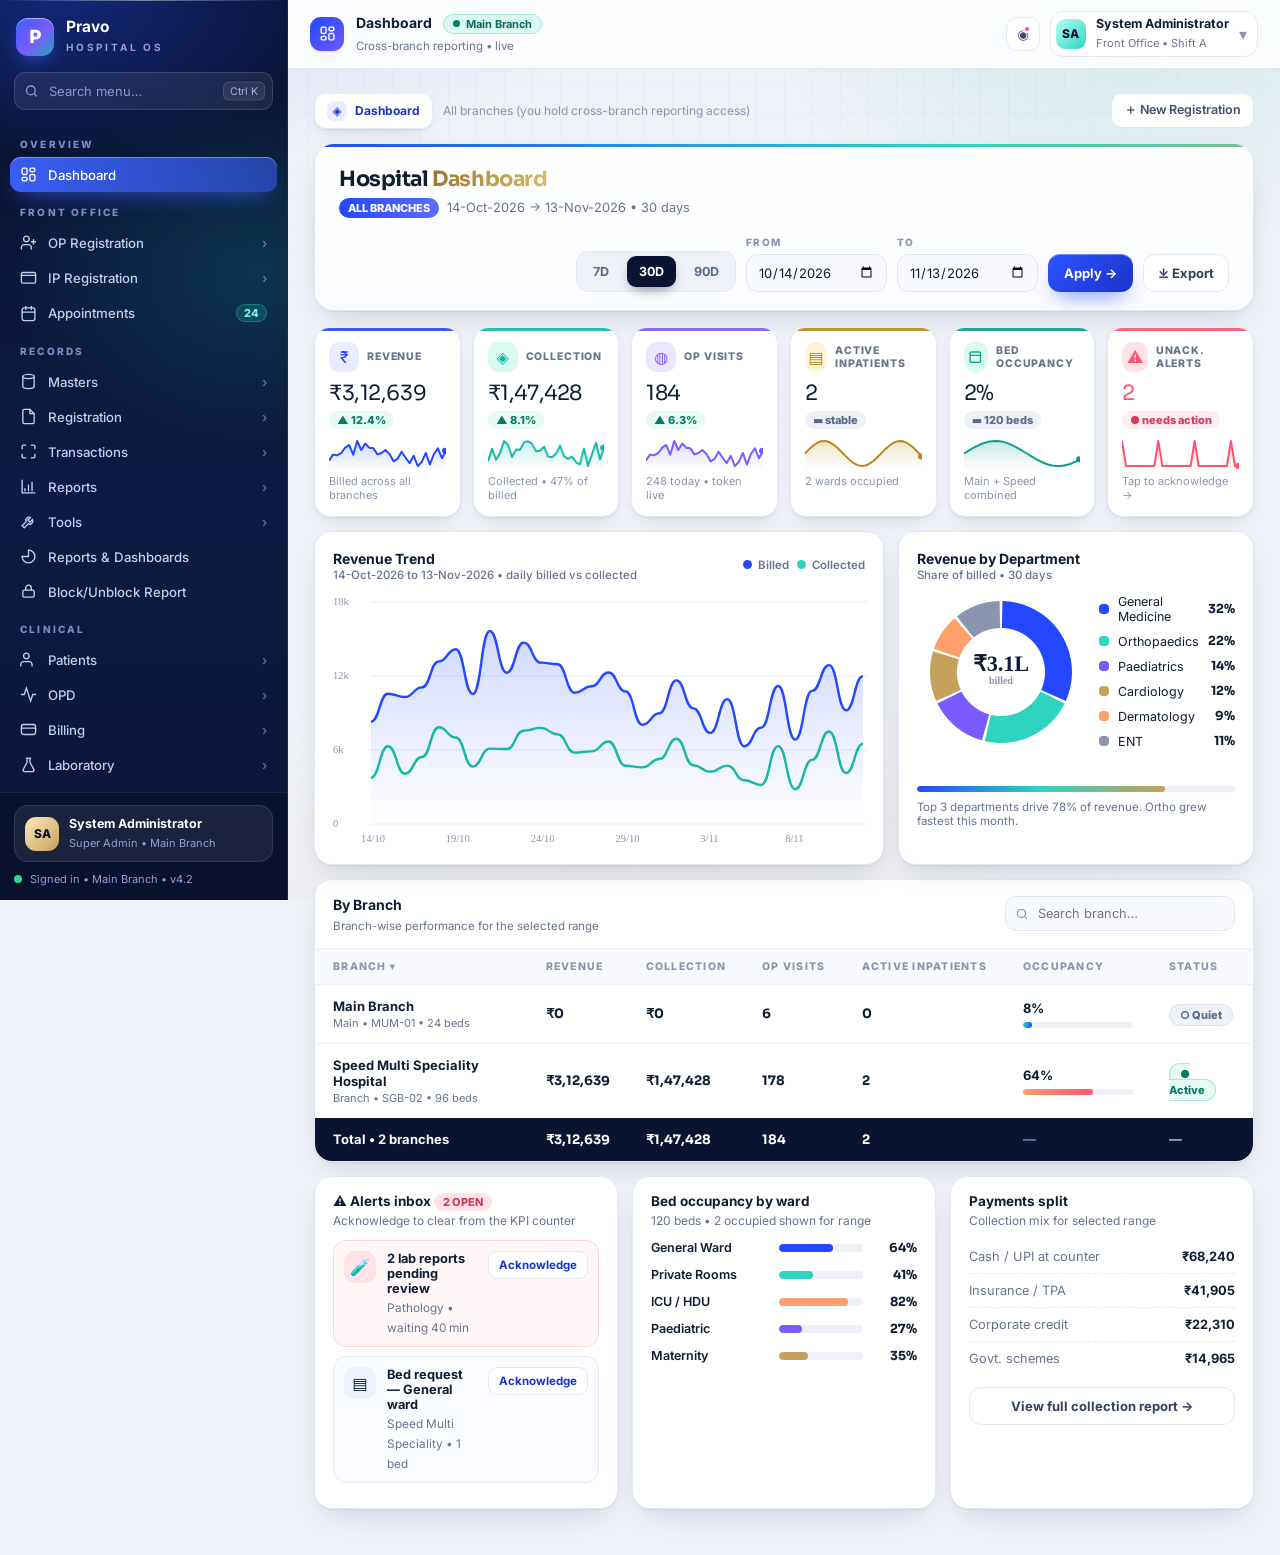
==== ui_ux_deisgn/dashboard.html @ b3dbc83e "feat(ui): update sidebar menu and header to Pravo Hospital OS theme" ====
<!DOCTYPE html>
<html lang="en">
<head>
<meta charset="UTF-8">
<meta name="viewport" content="width=device-width, initial-scale=1">
<title>Pravo Hospital OS — Dashboard</title>
<link rel="preconnect" href="https://fonts.googleapis.com">
<link rel="preconnect" href="https://fonts.gstatic.com" crossorigin>
<link href="https://fonts.googleapis.com/css2?family=Inter:wght@400;500;600;700;800&family=Sora:wght@600;700;800&display=swap" rel="stylesheet">
<style>
  *{box-sizing:border-box}
  html{color-scheme:light}
  body{margin:0;text-align:left;background:#eef1f7;font-family:'Inter',system-ui,-apple-system,Segoe UI,Roboto,sans-serif;color:#0f1e33;-webkit-font-smoothing:antialiased}
  :root{
    --bg:#eef1f7; --card:#ffffff; --ink:#0e1b33; --muted:#67748e; --faint:#8a94ad;
    --line:#e5e9f2; --line2:#eef1f7;
    --brand:#2348ff; --brand2:#1a34c8; --teal:#0eb7a2; --gold:#c6a15b; --rose:#ff5470; --amber:#f59e0b;
    --radius:18px; --shadow:0 1px 2px rgba(16,24,64,.06),0 12px 32px -12px rgba(16,24,64,.18);
    --shadow-sm:0 1px 2px rgba(16,24,64,.07),0 8px 20px -10px rgba(16,24,64,.18);
  }
  button{font-family:inherit}
  input,select{font-family:inherit}
  a{color:inherit}

  .bgGlow{position:fixed;inset:0;pointer-events:none;z-index:0;
    background:
      radial-gradient(700px 380px at 18% -8%, rgba(35,72,255,.12), transparent 60%),
      radial-gradient(600px 420px at 88% 0%, rgba(14,183,162,.12), transparent 60%),
      radial-gradient(900px 600px at 50% 110%, rgba(198,161,91,.10), transparent 60%);}
  .bgGrid{position:fixed;inset:0;z-index:0;pointer-events:none;opacity:.5;
    background-image:linear-gradient(rgba(15,30,60,.045) 1px,transparent 1px),linear-gradient(90deg,rgba(15,30,60,.045) 1px,transparent 1px);
    background-size:28px 28px;mask-image:radial-gradient(90% 70% at 50% 0%,black 30%,transparent 100%);}
  .app{position:relative;z-index:1;display:flex;min-height:100vh}

  /* ===== Sidebar (matches OP Registration) ===== */
  .sidebar{width:288px;flex:0 0 288px;background:linear-gradient(180deg,#0a1330 0%,#0d1a41 55%,#0b1537 100%);color:#dbe3ff;display:flex;flex-direction:column;position:sticky;top:0;height:100vh;border-right:1px solid rgba(255,255,255,.08);overflow:hidden}
  .sidebar::before{content:"";position:absolute;inset:0;background:radial-gradient(420px 220px at 20% 0%,rgba(35,72,255,.35),transparent 70%),radial-gradient(360px 260px at 90% 30%,rgba(14,183,162,.18),transparent 70%);pointer-events:none}
  .sidebar::after{content:"";position:absolute;left:0;right:0;top:0;height:1px;background:linear-gradient(90deg,transparent,rgba(255,255,255,.45),transparent)}
  .brandRow{display:flex;align-items:center;gap:12px;padding:18px 16px 14px;position:relative}
  .logoMark{width:38px;height:38px;border-radius:12px;display:grid;place-items:center;font-weight:800;color:#fff;background:linear-gradient(135deg,#3b62ff,#7a5bff 55%,#0eb7a2 110%);box-shadow:0 8px 20px -6px rgba(59,98,255,.7),inset 0 1px 0 rgba(255,255,255,.5);font-family:'Sora';font-size:18px}
  .brandName b{display:block;font-size:15.5px;color:#fff;line-height:1.05}
  .brandName span{font-size:10px;letter-spacing:.28em;color:#8fa0d6;font-weight:700}
  .sideSearch{margin:2px 14px 12px;position:relative}
  .sideSearch input{width:100%;background:rgba(255,255,255,.07);border:1px solid rgba(255,255,255,.12);color:#e8eeff;border-radius:11px;padding:10px 52px 10px 34px;font-size:13px;outline:none}
  .sideSearch input::placeholder{color:#8b99c8}
  .sideSearch input:focus{border-color:rgba(122,143,255,.7);box-shadow:0 0 0 3px rgba(59,98,255,.25)}
  .sideSearch svg{position:absolute;left:10px;top:50%;transform:translateY(-50%)}
  .kbd{position:absolute;right:8px;top:50%;transform:translateY(-50%);font-size:10.5px;color:#a9b6e2;background:rgba(255,255,255,.08);border:1px solid rgba(255,255,255,.12);padding:2px 6px;border-radius:6px}
  .nav{flex:1;overflow:auto;padding:2px 10px 10px;position:relative;scrollbar-width:thin}
  .navSec{font-size:10px;letter-spacing:.22em;color:#7c8cc0;font-weight:800;padding:14px 10px 7px}
  .navItem{display:flex;align-items:center;gap:11px;width:100%;text-align:left;background:transparent;border:0;color:#c2cdf3;padding:9px 10px;border-radius:11px;font-size:13.2px;font-weight:500;cursor:pointer;transition:.15s;text-decoration:none}
  .navItem:hover{background:rgba(255,255,255,.06);color:#fff}
  .navItem .chev{margin-left:auto;opacity:.5}
  .navItem.active{background:linear-gradient(90deg,rgba(59,98,255,.95),rgba(59,98,255,.55));color:#fff;box-shadow:0 10px 22px -10px rgba(59,98,255,.8),inset 0 1px 0 rgba(255,255,255,.35)}
  .countBadge{margin-left:auto;font-size:11px;font-weight:800;background:rgba(45,212,191,.18);color:#7df0dd;border:1px solid rgba(45,212,191,.35);padding:1px 7px;border-radius:99px}
  .sideFoot{padding:12px 14px 14px;border-top:1px solid rgba(255,255,255,.08);background:rgba(0,0,0,.18);position:relative}
  .adminCard{display:flex;gap:10px;align-items:center;background:rgba(255,255,255,.07);border:1px solid rgba(255,255,255,.1);border-radius:14px;padding:10px}
  .avatar{width:34px;height:34px;border-radius:11px;display:grid;place-items:center;font-weight:800;font-size:12px;color:#0a1330;background:linear-gradient(135deg,#ffe9b8,#c6a15b);flex:0 0 auto}
  .avatar.teal{background:linear-gradient(135deg,#b8fff3,#2dd4bf)}
  .adminCard b{display:block;font-size:12.5px;color:#fff}
  .adminCard span{font-size:11px;color:#93a2d1}
  .sysStatus{display:flex;align-items:center;gap:8px;margin-top:10px;font-size:11px;color:#8fa0d6}
  .pulse{width:8px;height:8px;border-radius:99px;background:#34d399;animation:pulse 2s infinite}
  @keyframes pulse{70%{box-shadow:0 0 0 7px rgba(52,211,153,0)}100%{box-shadow:0 0 0 0 rgba(52,211,153,0)}}

  /* ===== Main ===== */
  .main{flex:1;min-width:0;display:flex;flex-direction:column}
  .topbar{position:sticky;top:0;z-index:20;background:rgba(255,255,255,.85);backdrop-filter:blur(14px);border-bottom:1px solid var(--line);display:flex;align-items:center;gap:14px;padding:11px 22px}
  .crumb{display:flex;align-items:center;gap:12px}
  .crumbIcon{width:34px;height:34px;border-radius:11px;background:linear-gradient(135deg,#2348ff,#6d5bff);color:#fff;display:grid;place-items:center;box-shadow:var(--shadow-sm)}
  .crumb b{font-size:14px;display:block;line-height:1.1}
  .crumb small{color:var(--muted);font-size:11.5px}
  .envPill{display:inline-flex;align-items:center;gap:6px;font-size:11px;font-weight:700;color:#0c6b5f;background:#d9f9f1;border:1px solid #a7e9d8;padding:3px 9px;border-radius:99px;margin-left:8px;vertical-align:middle}
  .topActions{margin-left:auto;display:flex;align-items:center;gap:10px}
  .iconBtn{width:34px;height:34px;border-radius:11px;border:1px solid var(--line);background:#fff;display:grid;place-items:center;cursor:pointer;color:#42506b;position:relative}
  .iconBtn:hover{border-color:#c6d0e8;box-shadow:var(--shadow-sm)}
  .notifDot{position:absolute;top:7px;right:8px;width:8px;height:8px;border-radius:99px;background:#ff5470;border:2px solid #fff}
  .userChip{display:flex;align-items:center;gap:10px;background:#fff;border:1px solid var(--line);border-radius:13px;padding:5px 10px 5px 5px;cursor:pointer}
  .userChip .avatar{width:30px;height:30px;border-radius:9px}
  .userChip b{font-size:12.5px;display:block;line-height:1.1}
  .userChip small{font-size:11px;color:var(--muted)}
  .hamburger{display:none}

  .page{padding:22px 26px 46px;max-width:1360px;width:100%;margin:0 auto}
  .tabsRow{display:flex;align-items:center;gap:10px;margin:2px 0 14px}
  .miniTab{display:inline-flex;align-items:center;gap:8px;font-size:12px;font-weight:700;color:var(--brand2);background:#fff;border:1px solid var(--line);padding:7px 12px;border-radius:11px;box-shadow:var(--shadow-sm)}
  .miniTab i{width:20px;height:20px;border-radius:7px;background:#e9edff;display:grid;place-items:center;font-style:normal}
  .splitBtn{margin-left:auto;display:inline-flex;align-items:center;gap:8px;font-size:12.5px;font-weight:600;color:#42506b;background:#fff;border:1px solid var(--line);border-radius:11px;padding:8px 12px;cursor:pointer;text-decoration:none}
  .splitBtn:hover{border-color:#c6d0e8}

  .hero{background:linear-gradient(180deg,#ffffff 0%,#fbfcff 100%);border:1px solid var(--line);border-radius:20px;box-shadow:var(--shadow);overflow:hidden;position:relative}
  .hero::before{content:"";position:absolute;inset:0 0 auto 0;height:3px;background:linear-gradient(90deg,#2348ff,#2dd4bf,#c6a15b,#2348ff);background-size:200% 100%;animation:slide 8s linear infinite}
  @keyframes slide{to{background-position:200% 0}}
  .heroTop{padding:22px 24px 18px;display:flex;gap:18px;flex-wrap:wrap;align-items:flex-end}
  .heroTitle h1{margin:0;font-family:'Sora';font-size:21px;letter-spacing:-.02em}
  .heroTitle h1 .gold{background:linear-gradient(90deg,#9a7a2e,#d8b96a);-webkit-background-clip:text;background-clip:text;color:transparent}
  .heroTitle p{margin:6px 0 0;color:var(--muted);font-size:12.8px;display:flex;gap:8px;align-items:center;flex-wrap:wrap}
  .scopePill{font-size:11px;font-weight:800;color:#fff;background:linear-gradient(90deg,#2348ff,#5b6cff);padding:3px 9px;border-radius:99px}
  .dateBar{margin-left:auto;display:flex;gap:10px;align-items:flex-end;flex-wrap:wrap}
  .dateField label{display:block;font-size:10px;font-weight:800;letter-spacing:.14em;color:var(--faint);margin-bottom:6px}
  .dateField input{border:1.5px solid #e1e7f2;background:#f8faff;border-radius:12px;padding:9px 11px;font-size:13px;color:var(--ink);outline:none}
  .dateField input:focus{border-color:var(--brand);box-shadow:0 0 0 4px rgba(35,72,255,.12);background:#fff}
  .presets{display:flex;gap:6px;background:#eef1f8;border:1px solid var(--line);border-radius:12px;padding:4px}
  .presets button{border:0;background:transparent;border-radius:9px;padding:8px 12px;font-size:12.5px;font-weight:700;color:#5b6a8a;cursor:pointer}
  .presets button.on{background:#0a1330;color:#fff;box-shadow:0 6px 14px -6px rgba(10,19,48,.6)}
  .btnPrimary{border:0;border-radius:12px;padding:11px 16px;font-size:13px;font-weight:700;cursor:pointer;display:inline-flex;align-items:center;gap:8px;background:linear-gradient(135deg,#2b54ff,#1a34c8);color:#fff;box-shadow:0 12px 22px -10px rgba(35,72,255,.7),inset 0 1px 0 rgba(255,255,255,.35)}
  .btnPrimary:hover{transform:translateY(-1px)}
  .btnGhost{background:#fff;border:1.5px solid var(--line);color:#33415e;border-radius:12px;padding:10px 14px;font-size:13px;font-weight:700;cursor:pointer;display:inline-flex;align-items:center;gap:8px}
  .btnGhost:hover{border-color:#b9c4e2}

  /* KPI cards */
  .kpis{display:grid;grid-template-columns:repeat(6,1fr);gap:12px;margin-top:16px}
  .kpi{background:var(--card);border:1px solid var(--line);border-radius:16px;box-shadow:var(--shadow-sm);padding:14px;position:relative;overflow:hidden;transition:.15s}
  .kpi:hover{transform:translateY(-2px);box-shadow:var(--shadow)}
  .kpi::after{content:"";position:absolute;left:0;right:0;top:0;height:3px;background:var(--accent,#2348ff);opacity:.9}
  .kpiTop{display:flex;align-items:center;gap:8px}
  .kpiIcon{width:30px;height:30px;border-radius:10px;display:grid;place-items:center;background:var(--soft,#eef2ff);color:var(--accent,#2348ff)}
  .kpi small{font-size:10.5px;font-weight:800;letter-spacing:.08em;color:var(--muted)}
  .kpi .val{font-family:'Sora';font-size:21px;margin:8px 0 2px;letter-spacing:-.02em}
  .kpi .val.alert{color:var(--rose)}
  .delta{font-size:11px;font-weight:800;padding:2px 8px;border-radius:99px;background:#e6fbf4;color:#0a7a68}
  .delta.down{background:#ffeef1;color:#d33a5c}
  .delta.flat{background:#eef1f8;color:#5b6a8a}
  .kpi canvas{width:100%;height:34px;display:block;margin-top:8px}
  .kpiFoot{font-size:11px;color:var(--faint);margin-top:4px}

  /* Charts */
  .charts{display:grid;grid-template-columns:1.6fr 1fr;gap:14px;margin-top:14px}
  .card{background:var(--card);border:1px solid var(--line);border-radius:var(--radius);box-shadow:var(--shadow)}
  .cardHead{display:flex;align-items:center;gap:10px;padding:16px 18px 0}
  .cardHead b{font-size:14px}
  .cardHead small{display:block;font-size:11.5px;color:var(--muted);font-weight:500}
  .cardHead .spacer{margin-left:auto;display:flex;gap:8px;align-items:center}
  .legendDot{display:inline-flex;align-items:center;gap:6px;font-size:11.5px;color:var(--muted);font-weight:600}
  .legendDot i{width:9px;height:9px;border-radius:99px;display:inline-block}
  .chartBox{padding:8px 12px 14px;position:relative}
  #trendCanvas{width:100%;height:260px;display:block}
  .tooltip{position:absolute;pointer-events:none;background:#0a1330;color:#fff;font-size:11.5px;font-weight:600;border-radius:10px;padding:7px 10px;box-shadow:0 10px 24px -8px rgba(0,0,0,.5);opacity:0;transition:.12s;white-space:nowrap;z-index:5}
  .donutWrap{display:flex;gap:14px;align-items:center;padding:6px 18px 18px}
  #donutCanvas{width:168px;height:168px;flex:0 0 auto}
  .donutLegend{flex:1;display:flex;flex-direction:column;gap:9px;min-width:0}
  .donutLegend .row{display:flex;align-items:center;gap:9px;font-size:12.5px}
  .donutLegend .row i{width:10px;height:10px;border-radius:4px;flex:0 0 auto}
  .donutLegend .row b{margin-left:auto;font-family:'Sora'}
  .donutBar{height:6px;border-radius:99px;background:#eef1f8;overflow:hidden;margin-top:12px}
  .donutBar i{display:block;height:100%;border-radius:99px;background:linear-gradient(90deg,#2348ff,#2dd4bf,#c6a15b)}
  .emptyNote{position:absolute;inset:40px 18px 18px;display:grid;place-items:center;color:var(--faint);font-size:12.5px;background:repeating-linear-gradient(45deg,transparent 0 10px,rgba(15,30,60,.02) 10px 20px);border-radius:12px}

  /* Table + bottom */
  .tableCard{margin-top:14px;overflow:hidden}
  .tableTools{display:flex;gap:10px;align-items:center;padding:14px 18px;border-bottom:1px solid var(--line2);flex-wrap:wrap}
  .tableTools b{font-size:14px}
  .tableTools small{font-size:11.5px;color:var(--muted)}
  .searchBox{margin-left:auto;position:relative}
  .searchBox input{border:1.5px solid #e1e7f2;background:#f8faff;border-radius:11px;padding:9px 12px 9px 32px;font-size:12.8px;outline:none;width:230px}
  .searchBox input:focus{border-color:var(--brand);background:#fff;box-shadow:0 0 0 4px rgba(35,72,255,.12)}
  .searchBox svg{position:absolute;left:10px;top:50%;transform:translateY(-50%)}
  table{width:100%;border-collapse:collapse;font-size:13px}
  thead th{text-align:left;font-size:10.5px;letter-spacing:.12em;color:var(--faint);font-weight:800;padding:11px 18px;background:#f8faff;border-bottom:1px solid var(--line2);cursor:pointer;user-select:none;white-space:nowrap}
  tbody td{padding:13px 18px;border-bottom:1px solid var(--line2)}
  tbody tr:last-child td{border-bottom:0}
  tbody tr{transition:.12s}
  tbody tr:hover{background:#f7faff}
  .branchCell b{display:block;font-size:13px}
  .branchCell span{font-size:11px;color:var(--muted)}
  .num{font-family:'Sora';font-weight:700}
  .occBar{height:6px;border-radius:99px;background:#eef1f8;overflow:hidden;margin-top:6px;min-width:110px}
  .occBar i{display:block;height:100%;border-radius:99px}
  .statusChip{font-size:11px;font-weight:800;padding:3px 10px;border-radius:99px;background:#e6fbf4;color:#0a7a68;border:1px solid #a7e9d8}
  .statusChip.dim{background:#eef1f8;color:#5b6a8a;border-color:#dde3f0}
  tfoot td{padding:13px 18px;background:#0a1330;color:#fff;font-size:13px}
  tfoot .num{color:#fff}
  .bottom{display:grid;grid-template-columns:1fr 1fr 1fr;gap:14px;margin-top:14px}
  .pad{padding:16px 18px}
  .pad h4{margin:0 0 4px;font-size:13.5px}
  .pad p.sub{margin:0 0 12px;font-size:12px;color:var(--muted)}
  .alertRow{display:flex;gap:11px;align-items:flex-start;padding:10px;border:1.5px solid var(--line);border-radius:13px;margin-bottom:9px;background:#fbfcff}
  .alertRow.crit{border-color:#ffd3db;background:#fff7f8}
  .alertIco{width:32px;height:32px;border-radius:10px;display:grid;place-items:center;flex:0 0 auto;background:#eef2ff}
  .alertRow.crit .alertIco{background:#ffe3e8}
  .alertRow b{font-size:12.8px;display:block}
  .alertRow span{font-size:11.8px;color:var(--muted)}
  .alertRow button{margin-left:auto;flex:0 0 auto;border:1px solid var(--line);background:#fff;border-radius:9px;font-size:11.5px;font-weight:700;padding:6px 10px;cursor:pointer;color:var(--brand2)}
  .wardRow{display:flex;align-items:center;gap:10px;font-size:12.5px;margin-bottom:11px}
  .wardRow b{width:118px;font-weight:600}
  .wardRow .track{flex:1;height:8px;border-radius:99px;background:#eef1f8;overflow:hidden}
  .wardRow .track i{display:block;height:100%;border-radius:99px}
  .wardRow span{width:44px;text-align:right;font-family:'Sora';font-weight:700}
  .payRow{display:flex;justify-content:space-between;font-size:12.8px;padding:9px 0;border-bottom:1px dashed #e7ebf5}
  .payRow:last-child{border:0}
  .payRow span{color:var(--muted)}

  .toastWrap{position:fixed;right:18px;bottom:18px;z-index:60;display:flex;flex-direction:column;gap:10px}
  .toast{background:#0a1330;color:#e8eeff;border:1px solid rgba(255,255,255,.14);border-radius:14px;padding:12px 14px;min-width:300px;max-width:360px;box-shadow:0 20px 40px -12px rgba(0,0,0,.4);display:flex;gap:11px;align-items:flex-start;animation:fade .2s ease}
  .toast b{font-size:13px;display:block}
  .toast span{font-size:12px;color:#a9b6e2}
  .toast .ti{width:32px;height:32px;border-radius:10px;display:grid;place-items:center;flex:0 0 auto;background:linear-gradient(135deg,#2dd4bf,#2348ff);color:#fff}
  @keyframes fade{from{opacity:0;transform:translateY(6px)}to{opacity:1;transform:none}}

  @media(max-width:1200px){.kpis{grid-template-columns:repeat(3,1fr)}.charts{grid-template-columns:1fr}.bottom{grid-template-columns:1fr 1fr}}
  @media(max-width:1120px){
    .sidebar{width:84px;flex-basis:84px}
    .sidebar .brandName,.sidebar .sideSearch,.sidebar .navSec,.sidebar .navItem span.lbl,.sidebar .navItem .chev,.sidebar .countBadge,.sidebar .adminCard div,.sidebar .sysStatus{display:none}
    .navItem{justify-content:center;padding:11px}
    .brandRow{justify-content:center}
    .adminCard{justify-content:center}
  }
  @media(max-width:760px){
    .page{padding:14px 12px 30px}
    .topbar{padding:10px 12px}
    .userChip div{display:none}
    .kpis{grid-template-columns:1fr 1fr}
    .bottom{grid-template-columns:1fr}
    .heroTop{padding:16px}
    .dateBar{width:100%}
    .sidebar{position:fixed;z-index:50;left:0;top:0;transform:translateX(-110%);transition:.25s;width:288px;flex-basis:288px}
    .sidebar.open{transform:none}
    .sidebar.open .brandName,.sidebar.open .sideSearch,.sidebar.open .navSec,.sidebar.open .navItem span.lbl,.sidebar.open .adminCard div,.sidebar.open .sysStatus{display:block}
    .sidebar.open .navItem{justify-content:flex-start}
    .hamburger{display:grid}
    table{display:block;overflow-x:auto}
  }
</style>
</head>
<body>
<div class="bgGlow"></div>
<div class="bgGrid"></div>

<div class="app">
  <aside class="sidebar" id="sidebarEl">
    <div class="brandRow">
      <div class="logoMark">P</div>
      <div class="brandName"><b>Pravo</b><span>HOSPITAL OS</span></div>
    </div>
    <div class="sideSearch">
      <svg width="15" height="15" viewBox="0 0 24 24" fill="none" stroke="#8b99c8" stroke-width="2.2" stroke-linecap="round"><circle cx="11" cy="11" r="7"/><path d="m20 20-3.5-3.5"/></svg>
      <input id="navSearchInput" placeholder="Search menu…">
      <span class="kbd">Ctrl K</span>
    </div>
    <nav class="nav" id="sideNav">
      <div class="navSec">OVERVIEW</div>
      <a class="navItem active" href="./front-office/dashboard.html"><svg width="17" height="17" viewBox="0 0 24 24" fill="none" stroke="currentColor" stroke-width="1.9" stroke-linecap="round"><rect x="3" y="3" width="7" height="9" rx="2"/><rect x="14" y="3" width="7" height="5" rx="2"/><rect x="14" y="12" width="7" height="9" rx="2"/><rect x="3" y="16" width="7" height="5" rx="2"/></svg><span class="lbl">Dashboard</span></a>
      <div class="navSec">FRONT OFFICE</div>
      <a class="navItem" href="./front-office/op-registration.html"><svg width="17" height="17" viewBox="0 0 24 24" fill="none" stroke="currentColor" stroke-width="1.9" stroke-linecap="round"><path d="M16 21v-2a4 4 0 0 0-4-4H6a4 4 0 0 0-4 4v2"/><circle cx="9" cy="7" r="4"/><path d="M19 8v6M22 11h-6"/></svg><span class="lbl">OP Registration</span><span class="chev">›</span></a>
      <a class="navItem" href="#"><svg width="17" height="17" viewBox="0 0 24 24" fill="none" stroke="currentColor" stroke-width="1.9" stroke-linecap="round"><path d="M2 9V7a2 2 0 0 1 2-2h16a2 2 0 0 1 2 2v2"/><path d="M2 9h20v9a2 2 0 0 1-2 2H4a2 2 0 0 1-2-2z"/></svg><span class="lbl">IP Registration</span><span class="chev">›</span></a>
      <a class="navItem" href="#"><svg width="17" height="17" viewBox="0 0 24 24" fill="none" stroke="currentColor" stroke-width="1.9" stroke-linecap="round"><rect x="3" y="4" width="18" height="18" rx="3"/><path d="M16 2v4M8 2v4M3 10h18"/></svg><span class="lbl">Appointments</span><span class="countBadge">24</span></a>
      <div class="navSec">RECORDS</div>
      <a class="navItem" href="#"><svg width="17" height="17" viewBox="0 0 24 24" fill="none" stroke="currentColor" stroke-width="1.9" stroke-linecap="round"><ellipse cx="12" cy="5" rx="8" ry="3"/><path d="M4 5v14c0 1.7 3.6 3 8 3s8-1.3 8-3V5"/></svg><span class="lbl">Masters</span><span class="chev">›</span></a>
      <a class="navItem" href="#"><svg width="17" height="17" viewBox="0 0 24 24" fill="none" stroke="currentColor" stroke-width="1.9" stroke-linecap="round"><path d="M14 2H6a2 2 0 0 0-2 2v16a2 2 0 0 0 2 2h12a2 2 0 0 0 2-2V8z"/><path d="M14 2v6h6"/></svg><span class="lbl">Registration</span><span class="chev">›</span></a>
      <a class="navItem" href="#"><svg width="17" height="17" viewBox="0 0 24 24" fill="none" stroke="currentColor" stroke-width="1.9" stroke-linecap="round"><path d="M8 3H5a2 2 0 0 0-2 2v3m18 0V5a2 2 0 0 0-2-2h-3m0 18h3a2 2 0 0 0 2-2v-3M3 16v3a2 2 0 0 0 2 2h3"/></svg><span class="lbl">Transactions</span><span class="chev">›</span></a>
      <a class="navItem" href="#"><svg width="17" height="17" viewBox="0 0 24 24" fill="none" stroke="currentColor" stroke-width="1.9" stroke-linecap="round"><path d="M3 3v18h18"/><path d="M7 15v3M12 10v8M17 6v12"/></svg><span class="lbl">Reports</span><span class="chev">›</span></a>
      <a class="navItem" href="#"><svg width="17" height="17" viewBox="0 0 24 24" fill="none" stroke="currentColor" stroke-width="1.9" stroke-linecap="round"><path d="M14.7 6.3a4.5 4.5 0 0 0-6 6L3 18l3 3 5.7-5.7a4.5 4.5 0 0 0 6-6L14 13l-3-3z"/></svg><span class="lbl">Tools</span><span class="chev">›</span></a>
      <a class="navItem" href="#"><svg width="17" height="17" viewBox="0 0 24 24" fill="none" stroke="currentColor" stroke-width="1.9" stroke-linecap="round"><path d="M3 12a9 9 0 1 0 9-9"/><path d="M3 12h9V3"/></svg><span class="lbl">Reports &amp; Dashboards</span></a>
      <a class="navItem" href="#"><svg width="17" height="17" viewBox="0 0 24 24" fill="none" stroke="currentColor" stroke-width="1.9" stroke-linecap="round"><rect x="4" y="10" width="16" height="10" rx="2"/><path d="M8 10V7a4 4 0 0 1 8 0v3"/></svg><span class="lbl">Block/Unblock Report</span></a>
      <div class="navSec">CLINICAL</div>
      <a class="navItem" href="#"><svg width="17" height="17" viewBox="0 0 24 24" fill="none" stroke="currentColor" stroke-width="1.9" stroke-linecap="round"><path d="M17 21v-2a4 4 0 0 0-4-4H5a4 4 0 0 0-4 4v2"/><circle cx="9" cy="7" r="4"/></svg><span class="lbl">Patients</span><span class="chev">›</span></a>
      <a class="navItem" href="#"><svg width="17" height="17" viewBox="0 0 24 24" fill="none" stroke="currentColor" stroke-width="1.9" stroke-linecap="round"><path d="M22 12h-4l-3 9L9 3l-3 9H2"/></svg><span class="lbl">OPD</span><span class="chev">›</span></a>
      <a class="navItem" href="#"><svg width="17" height="17" viewBox="0 0 24 24" fill="none" stroke="currentColor" stroke-width="1.9" stroke-linecap="round"><rect x="2" y="5" width="20" height="14" rx="3"/><path d="M2 10h20"/></svg><span class="lbl">Billing</span><span class="chev">›</span></a>
      <a class="navItem" href="#"><svg width="17" height="17" viewBox="0 0 24 24" fill="none" stroke="currentColor" stroke-width="1.9" stroke-linecap="round"><path d="M9 3h6M10 3v6L4.5 19a2 2 0 0 0 1.8 3h11.4a2 2 0 0 0 1.8-3L14 9V3"/></svg><span class="lbl">Laboratory</span><span class="chev">›</span></a>
      <a class="navItem" href="#"><svg width="17" height="17" viewBox="0 0 24 24" fill="none" stroke="currentColor" stroke-width="1.9" stroke-linecap="round"><path d="m10.5 20.5-7-7a4.5 4.5 0 0 1 6.4-6.4l7 7"/><path d="m13.5 3.5 7 7a4.5 4.5 0 0 1-6.4 6.4l-7-7"/></svg><span class="lbl">Pharmacy</span><span class="chev">›</span></a>
    </nav>
    <div class="sideFoot">
      <div class="adminCard">
        <div class="avatar">SA</div>
        <div><b>System Administrator</b><span>Super Admin • Main Branch</span></div>
      </div>
      <div class="sysStatus"><span class="pulse"></span> Signed in • Main Branch • v4.2</div>
    </div>
  </aside>

  <div class="main">
    <header class="topbar">
      <button class="iconBtn hamburger" id="menuBtn">☰</button>
      <div class="crumb">
        <div class="crumbIcon"><svg width="17" height="17" viewBox="0 0 24 24" fill="none" stroke="white" stroke-width="2" stroke-linecap="round"><rect x="3" y="3" width="7" height="9" rx="2"/><rect x="14" y="3" width="7" height="5" rx="2"/><rect x="14" y="12" width="7" height="9" rx="2"/><rect x="3" y="16" width="7" height="5" rx="2"/></svg></div>
        <div><b>Dashboard <span class="envPill"><span style="width:7px;height:7px;border-radius:99px;background:#0a7a68;display:inline-block"></span> Main Branch</span></b><small>Cross-branch reporting • live</small></div>
      </div>
      <div class="topActions">
        <button class="iconBtn" id="bellBtn">◉<span class="notifDot"></span></button>
        <div class="userChip"><div class="avatar teal">SA</div><div><b>System Administrator</b><small>Front Office • Shift A</small></div><span style="color:#8a94ad">▾</span></div>
      </div>
    </header>

    <div class="page">
      <div class="tabsRow">
        <span class="miniTab"><i>◈</i> Dashboard</span>
        <span style="font-size:12px;color:#8a94ad">All branches (you hold cross-branch reporting access)</span>
        <a class="splitBtn" href="./front-office/op-registration.html">＋ New Registration</a>
      </div>

      <section class="hero">
        <div class="heroTop">
          <div class="heroTitle">
            <h1>Hospital <span class="gold">Dashboard</span></h1>
            <p><span class="scopePill">ALL BRANCHES</span> <span id="rangeLabel">14 Oct 2026 → 13 Nov 2026 • 31 days</span></p>
          </div>
          <div class="dateBar">
            <div class="presets" id="presetsEl">
              <button data-days="7">7D</button>
              <button data-days="30" class="on">30D</button>
              <button data-days="90">90D</button>
            </div>
            <div class="dateField"><label>FROM</label><input type="date" id="fromDate" value="2026-10-14"></div>
            <div class="dateField"><label>TO</label><input type="date" id="toDate" value="2026-11-13"></div>
            <button class="btnPrimary" id="applyBtn">Apply →</button>
            <button class="btnGhost" id="exportBtn">⤓ Export</button>
          </div>
        </div>
      </section>

      <section class="kpis" id="kpisEl">
        <div class="kpi" style="--accent:#2348ff;--soft:#e9edff">
          <div class="kpiTop"><div class="kpiIcon">₹</div><small>REVENUE</small></div>
          <div class="val" id="kRevenue">₹0</div>
          <span class="delta" id="dRevenue">▲ 12.4%</span>
          <canvas class="spark" data-spark="rev"></canvas>
          <div class="kpiFoot">Billed across all branches</div>
        </div>
        <div class="kpi" style="--accent:#0eb7a2;--soft:#d9f9f1">
          <div class="kpiTop"><div class="kpiIcon">◈</div><small>COLLECTION</small></div>
          <div class="val" id="kCollection">₹0</div>
          <span class="delta" id="dCollection">▲ 8.1%</span>
          <canvas class="spark" data-spark="col"></canvas>
          <div class="kpiFoot">Collected • 47% of billed</div>
        </div>
        <div class="kpi" style="--accent:#7a5bff;--soft:#ece7ff">
          <div class="kpiTop"><div class="kpiIcon">◍</div><small>OP VISITS</small></div>
          <div class="val" id="kOp">0</div>
          <span class="delta" id="dOp">▲ 6.3%</span>
          <canvas class="spark" data-spark="op"></canvas>
          <div class="kpiFoot">248 today • token live</div>
        </div>
        <div class="kpi" style="--accent:#b98a1e;--soft:#fdf3dc">
          <div class="kpiTop"><div class="kpiIcon">▤</div><small>ACTIVE INPATIENTS</small></div>
          <div class="val" id="kIp">0</div>
          <span class="delta flat">▬ stable</span>
          <canvas class="spark" data-spark="ip"></canvas>
          <div class="kpiFoot">2 wards occupied</div>
        </div>
        <div class="kpi" style="--accent:#0e9d8b;--soft:#d9f9f1">
          <div class="kpiTop"><div class="kpiIcon">⬒</div><small>BED OCCUPANCY</small></div>
          <div class="val" id="kBed">0%</div>
          <span class="delta flat">▬ 120 beds</span>
          <canvas class="spark" data-spark="bed"></canvas>
          <div class="kpiFoot">Main + Speed combined</div>
        </div>
        <div class="kpi" style="--accent:#ff5470;--soft:#ffe3e8">
          <div class="kpiTop"><div class="kpiIcon">⚠</div><small>UNACK. ALERTS</small></div>
          <div class="val alert" id="kAlerts">0</div>
          <span class="delta down">● needs action</span>
          <canvas class="spark" data-spark="al"></canvas>
          <div class="kpiFoot">Tap to acknowledge →</div>
        </div>
      </section>

      <section class="charts">
        <div class="card">
          <div class="cardHead">
            <div><b>Revenue Trend</b><small id="trendSub">14-Oct-2026 to 13-Nov-2026 • daily billed vs collected</small></div>
            <div class="spacer">
              <span class="legendDot"><i style="background:#2348ff"></i> Billed</span>
              <span class="legendDot"><i style="background:#2dd4bf"></i> Collected</span>
            </div>
          </div>
          <div class="chartBox">
            <canvas id="trendCanvas"></canvas>
            <div class="tooltip" id="trendTip"></div>
          </div>
        </div>
        <div class="card">
          <div class="cardHead"><div><b>Revenue by Department</b><small>Share of billed • 30 days</small></div></div>
          <div class="donutWrap">
            <canvas id="donutCanvas" width="336" height="336"></canvas>
            <div class="donutLegend" id="donutLegend"></div>
          </div>
          <div style="padding:0 18px 18px"><div class="donutBar"><i style="width:78%"></i></div>
          <p style="font-size:11.5px;color:var(--muted);margin:8px 0 0">Top 3 departments drive 78% of revenue. Ortho grew fastest this month.</p></div>
        </div>
      </section>

      <section class="card tableCard">
        <div class="tableTools">
          <div><b>By Branch</b><br><small>Branch-wise performance for the selected range</small></div>
          <div class="searchBox">
            <svg width="14" height="14" viewBox="0 0 24 24" fill="none" stroke="#8b99c8" stroke-width="2.2" stroke-linecap="round"><circle cx="11" cy="11" r="7"/><path d="m20 20-3.5-3.5"/></svg>
            <input id="branchSearch" placeholder="Search branch…">
          </div>
        </div>
        <table id="branchTable">
          <thead><tr>
            <th data-sort="name">BRANCH ▾</th><th data-sort="rev">REVENUE</th><th data-sort="col">COLLECTION</th>
            <th data-sort="op">OP VISITS</th><th data-sort="ip">ACTIVE INPATIENTS</th><th>OCCUPANCY</th><th>STATUS</th>
          </tr></thead>
          <tbody id="branchBody"></tbody>
          <tfoot><tr>
            <td><b>Total • 2 branches</b></td><td class="num" id="tRev">—</td><td class="num" id="tCol">—</td>
            <td class="num" id="tOp">—</td><td class="num" id="tIp">—</td><td style="color:#aebcf3">—</td><td>—</td>
          </tr></tfoot>
        </table>
      </section>

      <section class="bottom">
        <div class="card pad">
          <h4>⚠ Alerts inbox <span style="font-size:11px;background:#ffe3e8;color:#d33a5c;border-radius:99px;padding:2px 9px;font-weight:800">2 OPEN</span></h4>
          <p class="sub">Acknowledge to clear from the KPI counter</p>
          <div id="alertsEl">
            <div class="alertRow crit"><div class="alertIco">🧪</div><div><b>2 lab reports pending review</b><span>Pathology • waiting 40 min</span></div><button data-ack>Acknowledge</button></div>
            <div class="alertRow"><div class="alertIco">▤</div><div><b>Bed request — General ward</b><span>Speed Multi Speciality • 1 bed</span></div><button data-ack>Acknowledge</button></div>
          </div>
        </div>
        <div class="card pad">
          <h4>Bed occupancy by ward</h4>
          <p class="sub">120 beds • 2 occupied shown for range</p>
          <div id="wardsEl"></div>
        </div>
        <div class="card pad">
          <h4>Payments split</h4>
          <p class="sub">Collection mix for selected range</p>
          <div id="payEl">
            <div class="payRow"><span>Cash / UPI at counter</span><b>₹68,240</b></div>
            <div class="payRow"><span>Insurance / TPA</span><b>₹41,905</b></div>
            <div class="payRow"><span>Corporate credit</span><b>₹22,310</b></div>
            <div class="payRow"><span>Govt. schemes</span><b>₹14,965</b></div>
          </div>
          <button class="btnGhost" id="reportBtn" style="margin-top:12px;width:100%;justify-content:center">View full collection report →</button>
        </div>
      </section>
    </div>
  </div>
</div>

<div class="toastWrap" id="toastWrap"></div>

<script>
(function(){
  "use strict";
  var $ = function(id){ return document.getElementById(id); };
  function toast(t,s){ var w=$('toastWrap'); var d=document.createElement('div'); d.className='toast';
    d.innerHTML='<div class="ti">✓</div><div><b></b><span></span></div>';
    d.querySelector('b').textContent=t; d.querySelector('span').textContent=s||''; w.appendChild(d);
    setTimeout(function(){ d.style.transition='.3s'; d.style.opacity='0'; setTimeout(function(){d.remove()},320); },3200); }

  /* ---------- data (demo, seeded) ---------- */
  var seed = 7;
  function rnd(){ seed=(seed*1103515245+12345)&0x7fffffff; return seed/0x7fffffff; }
  var state = { days:30, billed:[], collected:[], depts:[], branches:[], wards:[] };
  function regen(days){
    seed = days*13+7;
    var b=[],c=[];
    for(var i=0;i<days;i++){ var base=8200+Math.sin(i/4.5)*2200+rnd()*5200; b.push(Math.round(base)); c.push(Math.round(base*(0.38+rnd()*0.22))); }
    state.days=days; state.billed=b; state.collected=c;
    var k = days/30;
    state.branches=[
      {name:'Speed Multi Speciality Hospital',sub:'Branch • SGB-02 • 96 beds',rev:Math.round(312639*k),col:Math.round(147428*k),op:Math.round(178*k)||178,ip:2,occ:64},
      {name:'Main Branch',sub:'Main • MUM-01 • 24 beds',rev:Math.round(0),col:Math.round(0),op:Math.round(6*k)||6,ip:0,occ:8}
    ];
    state.depts=[
      {n:'General Medicine',v:32,c:'#2348ff'},{n:'Orthopaedics',v:22,c:'#2dd4bf'},
      {n:'Paediatrics',v:14,c:'#7a5bff'},{n:'Cardiology',v:12,c:'#c6a15b'},
      {n:'Dermatology',v:9,c:'#ff9f6b'},{n:'ENT',v:11,c:'#8a94ad'}
    ];
    state.wards=[
      {n:'General Ward',p:64,c:'#2348ff'},{n:'Private Rooms',p:41,c:'#2dd4bf'},
      {n:'ICU / HDU',p:82,c:'#ff9f6b'},{n:'Paediatric',p:27,c:'#7a5bff'},{n:'Maternity',p:35,c:'#c6a15b'}
    ];
  }

  /* ---------- count-up ---------- */
  function countUp(el,to,fmt){ var from=0,t0=null,dur=900;
    function f(x){ return fmt==='inr' ? '₹'+Math.round(x).toLocaleString('en-IN') : fmt==='pct' ? Math.round(x)+'%' : Math.round(x).toLocaleString('en-IN'); }
    function step(t){ if(!t0)t0=t; var p=Math.min(1,(t-t0)/dur); var e=1-Math.pow(1-p,3); el.textContent=f(from+(to-from)*e); if(p<1)requestAnimationFrame(step); }
    requestAnimationFrame(step); }

  /* ---------- sparklines ---------- */
  function spark(canvas,data,color){ var dpr=window.devicePixelRatio||1; var w=canvas.clientWidth||220,h=34;
    canvas.width=w*dpr; canvas.height=h*dpr; var x=canvas.getContext('2d'); x.scale(dpr,dpr);
    var min=Math.min.apply(0,data),max=Math.max.apply(0,data),rg=(max-min)||1;
    var pts=data.map(function(v,i){ return [i/(data.length-1)*w, h-4-((v-min)/rg)*(h-9)]; });
    var g=x.createLinearGradient(0,0,0,h); g.addColorStop(0,color+'44'); g.addColorStop(1,color+'00');
    x.beginPath(); x.moveTo(0,h); pts.forEach(function(p){x.lineTo(p[0],p[1])}); x.lineTo(w,h); x.closePath(); x.fillStyle=g; x.fill();
    x.beginPath(); pts.forEach(function(p,i){ i?x.lineTo(p[0],p[1]):x.moveTo(p[0],p[1]) }); x.strokeStyle=color; x.lineWidth=2; x.lineJoin='round'; x.stroke();
    var l=pts[pts.length-1]; x.beginPath(); x.arc(l[0]-1,l[1],3,0,7); x.fillStyle=color; x.fill(); }

  /* ---------- trend chart ---------- */
  var trendData={b:[],c:[]};
  function drawTrend(){
    var cv=$('trendCanvas'); var dpr=window.devicePixelRatio||1;
    var W=cv.clientWidth||600,H=260; cv.width=W*dpr; cv.height=H*dpr;
    var x=cv.getContext('2d'); x.scale(dpr,dpr); x.clearRect(0,0,W,H);
    var b=state.billed,c=state.collected,n=b.length,padL=44,padB=26,padT=12;
    var max=Math.max.apply(0,b)*1.15;
    function X(i){ return padL+(W-padL-8)*(i/(n-1)); }
    function Y(v){ return padT+(H-padT-padB)*(1-v/max); }
    x.strokeStyle='#e7ebf5'; x.fillStyle='#8a94ad'; x.font='10.5px Inter'; x.lineWidth=1;
    for(var g=0;g<4;g++){ var v=max*g/3,y=Y(v); x.beginPath(); x.moveTo(padL,y); x.lineTo(W-4,y); x.stroke();
      x.fillText(v>=1000?(v/1000).toFixed(0)+'k':Math.round(v),6,y+3); }
    var from=$('fromDate').value,to=$('toDate').value;
    function line(data,color,fill){ var gr=x.createLinearGradient(0,padT,0,H-padB);
      gr.addColorStop(0,color+'3d'); gr.addColorStop(1,color+'00');
      x.beginPath(); x.moveTo(X(0),Y(data[0]));
      for(var i=1;i<data.length;i++){ var xm=(X(i-1)+X(i))/2; x.bezierCurveTo(xm,Y(data[i-1]),xm,Y(data[i]),X(i),Y(data[i])); }
      if(fill){ var cp=x; cp.save(); cp.lineTo(X(n-1),H-padB); cp.lineTo(X(0),H-padB); cp.closePath(); cp.fillStyle=gr; cp.fill(); cp.restore();
        x.beginPath(); x.moveTo(X(0),Y(data[0]));
        for(var j=1;j<data.length;j++){ var xm2=(X(j-1)+X(j))/2; x.bezierCurveTo(xm2,Y(data[j-1]),xm2,Y(data[j]),X(j),Y(data[j])); } }
      x.strokeStyle=color; x.lineWidth=2.4; x.lineJoin='round'; x.stroke(); }
    line(b,'#2348ff',true); line(c,'#14b8a6',false);
    x.fillStyle='#8a94ad';
    var stepLbl=Math.ceil(n/6);
    for(var i=0;i<n;i+=stepLbl){ var d=new Date(from); d.setDate(d.getDate()+i);
      x.fillText(d.getDate()+'/'+(d.getMonth()+1),X(i)-10,H-8); }
    trendData={b:b,c:c,X:X,Y:Y,n:n};
    $('trendSub').textContent=fmtD(from)+' to '+fmtD(to)+' • daily billed vs collected';
  }
  function fmtD(s){ if(!s)return ''; var d=new Date(s); return d.getDate()+'-'+d.toLocaleString('en',{month:'short'})+'-'+d.getFullYear(); }
  $('trendCanvas').addEventListener('mousemove',function(e){
    var cv=this,r=cv.getBoundingClientRect(),mx=e.clientX-r.left;
    var n=trendData.n; if(!n)return; var padL=44;
    var i=Math.round((mx-padL)/((r.width-padL-8)/(n-1))); i=Math.max(0,Math.min(n-1,i));
    var tip=$('trendTip'); var d=new Date($('fromDate').value); d.setDate(d.getDate()+i);
    tip.innerHTML='<b>'+d.getDate()+' '+d.toLocaleString('en',{month:'short'})+'</b> • ₹'+trendData.b[i].toLocaleString('en-IN')+' billed • ₹'+trendData.c[i].toLocaleString('en-IN')+' collected';
    tip.style.opacity='1'; tip.style.left=Math.min(r.width-210,Math.max(50,mx+12))+'px'; tip.style.top='8px';
  });
  $('trendCanvas').addEventListener('mouseleave',function(){ $('trendTip').style.opacity='0'; });

  /* ---------- donut ---------- */
  function drawDonut(){ var cv=$('donutCanvas'); var x=cv.getContext('2d'); var S=cv.width,cx=S/2,cy=S/2,R=S/2-26,r=R*0.62;
    x.clearRect(0,0,S,S); var a=-Math.PI/2,total=0; state.depts.forEach(function(d){total+=d.v});
    state.depts.forEach(function(d){ var a2=a+(d.v/total)*Math.PI*2;
      x.beginPath(); x.arc(cx,cy,R,a+0.02,a2-0.02); x.arc(cx,cy,r,a2-0.02,a+0.02,true); x.closePath();
      x.fillStyle=d.c; x.fill(); a=a2; });
    x.fillStyle='#0e1b33'; x.font='800 44px Sora'; x.textAlign='center'; x.fillText('₹3.1L',cx,cy-2);
    x.fillStyle='#8a94ad'; x.font='600 20px Inter'; x.fillText('billed',cx,cy+24);
    var lg=$('donutLegend'); lg.innerHTML='';
    state.depts.forEach(function(d){ var row=document.createElement('div'); row.className='row';
      row.innerHTML='<i style="background:'+d.c+'"></i><span>'+d.n+'</span><b>'+d.v+'%</b>'; lg.appendChild(row); });
  }

  /* ---------- branches ---------- */
  var sortKey='rev',sortDir=-1;
  function renderBranches(){
    var q=($('branchSearch').value||'').toLowerCase();
    var rows=state.branches.filter(function(b){return b.name.toLowerCase().includes(q)}).slice();
    rows.sort(function(a,b){ var k=sortKey==='name'? (a.name<b.name?-1:1)* -sortDir : (a[sortKey]-b[sortKey])* -sortDir; return k; });
    var tb=$('branchBody'); tb.innerHTML='';
    rows.forEach(function(b){
      var tr=document.createElement('tr');
      var col=b.occ>60?'linear-gradient(90deg,#ff9f6b,#ff5470)':b.occ>30?'linear-gradient(90deg,#2348ff,#2dd4bf)':'linear-gradient(90deg,#2dd4bf,#2348ff)';
      tr.innerHTML='<td><div class="branchCell"><b>'+b.name+'</b><span>'+b.sub+'</span></div></td>'+
        '<td class="num">₹'+b.rev.toLocaleString('en-IN')+'</td><td class="num">₹'+b.col.toLocaleString('en-IN')+'</td>'+
        '<td class="num">'+b.op+'</td><td class="num">'+b.ip+'</td>'+
        '<td><b>'+b.occ+'%</b><div class="occBar"><i style="width:'+b.occ+'%;background:'+col+'"></i></div></td>'+
        '<td><span class="statusChip'+(b.ip?'':' dim')+'">'+(b.ip?'● Active':'○ Quiet')+'</span></td>';
      tb.appendChild(tr);
    });
    if(!rows.length){ tb.innerHTML='<tr><td colspan="7" style="text-align:center;color:var(--faint);padding:26px">No branches match “'+q+'”.</td></tr>'; }
    var t=state.branches.reduce(function(a,b){return{rev:a.rev+b.rev,col:a.col+b.col,op:a.op+b.op,ip:a.ip+b.ip}},{rev:0,col:0,op:0,ip:0});
    $('tRev').textContent='₹'+t.rev.toLocaleString('en-IN'); $('tCol').textContent='₹'+t.col.toLocaleString('en-IN');
    $('tOp').textContent=t.op.toLocaleString('en-IN'); $('tIp').textContent=t.ip;
  }
  document.querySelectorAll('#branchTable thead th[data-sort]').forEach(function(th){
    th.addEventListener('click',function(){ var k=th.dataset.sort;
      if(sortKey===k)sortDir*=-1; else{sortKey=k;sortDir=k==='name'?1:-1;}
      document.querySelectorAll('#branchTable thead th').forEach(function(h){h.textContent=h.textContent.replace(' ▾','').replace(' ▴','')});
      th.textContent=th.textContent+(sortDir===-1?' ▾':' ▴'); renderBranches(); });
  });
  $('branchSearch').addEventListener('input',renderBranches);

  /* ---------- wards ---------- */
  function renderWards(){ var w=$('wardsEl'); w.innerHTML='';
    state.wards.forEach(function(d){ var r=document.createElement('div'); r.className='wardRow';
      r.innerHTML='<b>'+d.n+'</b><div class="track"><i style="width:'+d.p+'%;background:'+d.c+'"></i></div><span>'+d.p+'%</span>'; w.appendChild(r); });
  }

  /* ---------- refresh ---------- */
  function refresh(animate){
    var days=state.days;
    var rev=state.branches.reduce(function(a,b){return a+b.rev},0);
    var col=state.branches.reduce(function(a,b){return a+b.col},0);
    var op=state.branches.reduce(function(a,b){return a+b.op},0);
    var ip=state.branches.reduce(function(a,b){return a+b.ip},0);
    if(animate){ countUp($('kRevenue'),rev,'inr'); countUp($('kCollection'),col,'inr'); countUp($('kOp'),op,''); countUp($('kIp'),ip,''); countUp($('kBed'),2,'pct'); countUp($('kAlerts'),document.querySelectorAll('#alertsEl .alertRow').length,''); }
    else{ $('kRevenue').textContent='₹'+rev.toLocaleString('en-IN'); $('kCollection').textContent='₹'+col.toLocaleString('en-IN');
      $('kOp').textContent=op.toLocaleString('en-IN'); $('kIp').textContent=ip; $('kBed').textContent='2%'; $('kAlerts').textContent=document.querySelectorAll('#alertsEl .alertRow').length; }
    $('rangeLabel').textContent=fmtD($('fromDate').value)+' → '+fmtD($('toDate').value)+' • '+days+' days';
    var n=state.billed.length;
    [['rev',state.billed,'#2348ff'],['col',state.collected,'#14b8a6'],['op',state.billed.map(function(v){return v/1700}),'#7a5bff'],
     ['ip',state.billed.map(function(v,i){return 2+Math.sin(i/3)}),'#b98a1e'],['bed',state.billed.map(function(v,i){return 30+10*Math.sin(i/5)}),'#0e9d8b'],
     ['al',state.billed.map(function(v,i){return (i%9===0)?3:1}),'#ff5470']].forEach(function(s){
      var cv=document.querySelector('.spark[data-spark="'+s[0]+'"]'); if(cv) spark(cv,s[1].slice(-30),s[2]); });
    drawTrend(); drawDonut(); renderBranches(); renderWards();
  }

  function applyDays(d){ regen(d);
    var to=new Date($('toDate').value||new Date()); var from=new Date(to); from.setDate(from.getDate()-(d-1));
    $('fromDate').value=from.toISOString().slice(0,10);
    document.querySelectorAll('#presetsEl button').forEach(function(b){b.classList.toggle('on',+b.dataset.days===d)});
    refresh(true);
  }
  document.querySelectorAll('#presetsEl button').forEach(function(b){ b.addEventListener('click',function(){ applyDays(+b.dataset.days); }); });
  $('applyBtn').addEventListener('click',function(){
    var f=new Date($('fromDate').value),t=new Date($('toDate').value);
    var d=Math.max(1,Math.round((t-f)/86400000)+1); regen(d);
    document.querySelectorAll('#presetsEl button').forEach(function(b){b.classList.remove('on')});
    refresh(true); toast('Range applied',fmtD($('fromDate').value)+' → '+fmtD($('toDate').value));
  });
  $('exportBtn').addEventListener('click',function(){ toast('Export queued','Branch performance CSV will download shortly.'); });
  $('reportBtn').addEventListener('click',function(){ toast('Collection report','Full payer-wise breakup opening (demo).'); });
  $('bellBtn').addEventListener('click',function(){ toast('Notifications','2 lab reports ready • 1 bed request.'); });
  document.getElementById('alertsEl').addEventListener('click',function(e){
    var b=e.target.closest('[data-ack]'); if(!b)return; var row=b.closest('.alertRow'); row.style.opacity='0';
    setTimeout(function(){row.remove(); refresh(false);
      var n=document.querySelectorAll('#alertsEl .alertRow').length;
      document.querySelector('#alertsEl')&&(document.querySelector('.pad h4 span').textContent=n+' OPEN');
      toast('Alert acknowledged',n+' remaining in inbox.'); },250);
  });
  $('menuBtn').addEventListener('click',function(){ $('sidebarEl').classList.toggle('open'); });
  $('navSearchInput').addEventListener('input',function(){ var q=this.value.toLowerCase();
    document.querySelectorAll('#sideNav .navItem').forEach(function(a){ a.style.display=a.textContent.toLowerCase().includes(q)?'':'none'; }); });
  document.addEventListener('keydown',function(e){ if((e.ctrlKey||e.metaKey)&&e.key.toLowerCase()==='k'){e.preventDefault();$('navSearchInput').focus();} });
  document.querySelectorAll('#sideNav .navItem').forEach(function(a){ a.addEventListener('click',function(e){
    if(a.getAttribute('href')==='#')e.preventDefault();
    document.querySelectorAll('#sideNav .navItem').forEach(function(x){x.classList.remove('active')}); a.classList.add('active'); }); });

  var rT; window.addEventListener('resize',function(){ clearTimeout(rT); rT=setTimeout(function(){drawTrend();document.querySelectorAll('.spark').forEach(function(cv){var k=cv.dataset.spark;var map={rev:[state.billed,'#2348ff'],col:[state.collected,'#14b8a6']};});refresh(false);},180); });

  regen(30); refresh(true);
})();
</script>
</body>
</html>
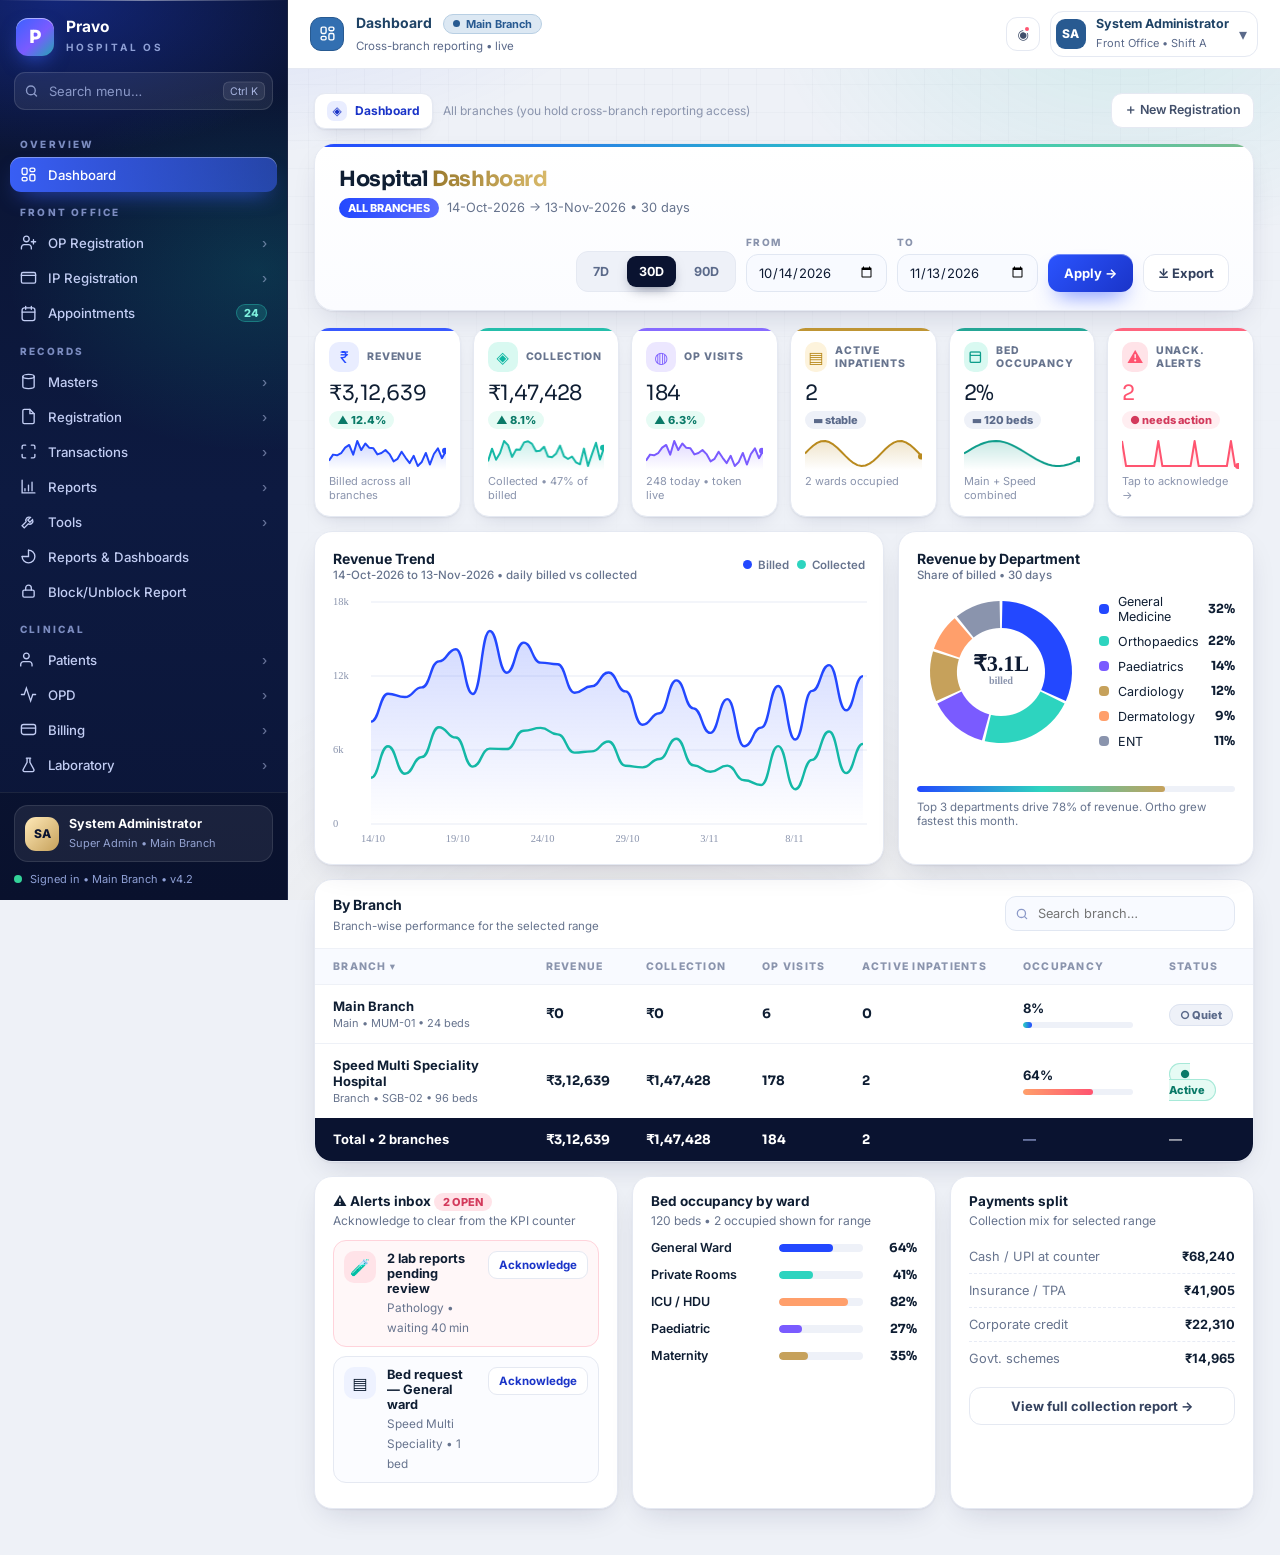
==== commit cc727129: "feat(ui): update Pravo theme colors, topbar, sidebar menu, and dashboard styles" ====
--- a/ui_ux_deisgn/dashboard.html
+++ b/ui_ux_deisgn/dashboard.html
@@ -46,7 +46,8 @@
   .sideSearch input:focus{border-color:rgba(122,143,255,.7);box-shadow:0 0 0 3px rgba(59,98,255,.25)}
   .sideSearch svg{position:absolute;left:10px;top:50%;transform:translateY(-50%)}
   .kbd{position:absolute;right:8px;top:50%;transform:translateY(-50%);font-size:10.5px;color:#a9b6e2;background:rgba(255,255,255,.08);border:1px solid rgba(255,255,255,.12);padding:2px 6px;border-radius:6px}
-  .nav{flex:1;overflow:auto;padding:2px 10px 10px;position:relative;scrollbar-width:thin}
+  .nav{flex:1;overflow:auto;padding:2px 10px 10px;position:relative;scrollbar-width:none;-ms-overflow-style:none}
+  .nav::-webkit-scrollbar{width:0;height:0}
   .navSec{font-size:10px;letter-spacing:.22em;color:#7c8cc0;font-weight:800;padding:14px 10px 7px}
   .navItem{display:flex;align-items:center;gap:11px;width:100%;text-align:left;background:transparent;border:0;color:#c2cdf3;padding:9px 10px;border-radius:11px;font-size:13.2px;font-weight:500;cursor:pointer;transition:.15s;text-decoration:none}
   .navItem:hover{background:rgba(255,255,255,.06);color:#fff}
@@ -56,7 +57,7 @@
   .sideFoot{padding:12px 14px 14px;border-top:1px solid rgba(255,255,255,.08);background:rgba(0,0,0,.18);position:relative}
   .adminCard{display:flex;gap:10px;align-items:center;background:rgba(255,255,255,.07);border:1px solid rgba(255,255,255,.1);border-radius:14px;padding:10px}
   .avatar{width:34px;height:34px;border-radius:11px;display:grid;place-items:center;font-weight:800;font-size:12px;color:#0a1330;background:linear-gradient(135deg,#ffe9b8,#c6a15b);flex:0 0 auto}
-  .avatar.teal{background:linear-gradient(135deg,#b8fff3,#2dd4bf)}
+  .avatar.teal{background:#285a91;color:#fff}
   .adminCard b{display:block;font-size:12.5px;color:#fff}
   .adminCard span{font-size:11px;color:#93a2d1}
   .sysStatus{display:flex;align-items:center;gap:8px;margin-top:10px;font-size:11px;color:#8fa0d6}
@@ -65,20 +66,20 @@
 
   /* ===== Main ===== */
   .main{flex:1;min-width:0;display:flex;flex-direction:column}
-  .topbar{position:sticky;top:0;z-index:20;background:rgba(255,255,255,.85);backdrop-filter:blur(14px);border-bottom:1px solid var(--line);display:flex;align-items:center;gap:14px;padding:11px 22px}
+  .topbar{position:sticky;top:0;z-index:20;background:#fff;border-bottom:1px solid var(--line);color:#1e4265;display:flex;align-items:center;gap:14px;padding:11px 22px;box-shadow:none}
   .crumb{display:flex;align-items:center;gap:12px}
-  .crumbIcon{width:34px;height:34px;border-radius:11px;background:linear-gradient(135deg,#2348ff,#6d5bff);color:#fff;display:grid;place-items:center;box-shadow:var(--shadow-sm)}
-  .crumb b{font-size:14px;display:block;line-height:1.1}
-  .crumb small{color:var(--muted);font-size:11.5px}
-  .envPill{display:inline-flex;align-items:center;gap:6px;font-size:11px;font-weight:700;color:#0c6b5f;background:#d9f9f1;border:1px solid #a7e9d8;padding:3px 9px;border-radius:99px;margin-left:8px;vertical-align:middle}
+  .crumbIcon{width:34px;height:34px;border-radius:11px;background:#326fb1;border:1px solid #285a91;color:#fff;display:grid;place-items:center;box-shadow:none}
+  .crumb b{font-size:14px;display:block;line-height:1.1;color:#1e4265}
+  .crumb small{color:#5b6a8a;font-size:11.5px}
+  .envPill{display:inline-flex;align-items:center;gap:6px;font-size:11px;font-weight:700;color:#285a91;background:#dce8f3;border:1px solid #b8cfe3;padding:3px 9px;border-radius:99px;margin-left:8px;vertical-align:middle}
   .topActions{margin-left:auto;display:flex;align-items:center;gap:10px}
   .iconBtn{width:34px;height:34px;border-radius:11px;border:1px solid var(--line);background:#fff;display:grid;place-items:center;cursor:pointer;color:#42506b;position:relative}
-  .iconBtn:hover{border-color:#c6d0e8;box-shadow:var(--shadow-sm)}
+  .iconBtn:hover{background:#eef3f9;border-color:#c6d0e8;box-shadow:none}
   .notifDot{position:absolute;top:7px;right:8px;width:8px;height:8px;border-radius:99px;background:#ff5470;border:2px solid #fff}
-  .userChip{display:flex;align-items:center;gap:10px;background:#fff;border:1px solid var(--line);border-radius:13px;padding:5px 10px 5px 5px;cursor:pointer}
+  .userChip{display:flex;align-items:center;gap:10px;background:#fff;border:1px solid var(--line);color:#1e4265;border-radius:13px;padding:5px 10px 5px 5px;cursor:pointer}
   .userChip .avatar{width:30px;height:30px;border-radius:9px}
-  .userChip b{font-size:12.5px;display:block;line-height:1.1}
-  .userChip small{font-size:11px;color:var(--muted)}
+  .userChip b{font-size:12.5px;display:block;line-height:1.1;color:#1e4265}
+  .userChip small{font-size:11px;color:#5b6a8a}
   .hamburger{display:none}
 
   .page{padding:22px 26px 46px;max-width:1360px;width:100%;margin:0 auto}
@@ -273,11 +274,11 @@
       <button class="iconBtn hamburger" id="menuBtn">☰</button>
       <div class="crumb">
         <div class="crumbIcon"><svg width="17" height="17" viewBox="0 0 24 24" fill="none" stroke="white" stroke-width="2" stroke-linecap="round"><rect x="3" y="3" width="7" height="9" rx="2"/><rect x="14" y="3" width="7" height="5" rx="2"/><rect x="14" y="12" width="7" height="9" rx="2"/><rect x="3" y="16" width="7" height="5" rx="2"/></svg></div>
-        <div><b>Dashboard <span class="envPill"><span style="width:7px;height:7px;border-radius:99px;background:#0a7a68;display:inline-block"></span> Main Branch</span></b><small>Cross-branch reporting • live</small></div>
+        <div><b>Dashboard <span class="envPill"><span style="width:7px;height:7px;border-radius:99px;background:#285a91;display:inline-block"></span> Main Branch</span></b><small>Cross-branch reporting • live</small></div>
       </div>
       <div class="topActions">
         <button class="iconBtn" id="bellBtn">◉<span class="notifDot"></span></button>
-        <div class="userChip"><div class="avatar teal">SA</div><div><b>System Administrator</b><small>Front Office • Shift A</small></div><span style="color:#8a94ad">▾</span></div>
+        <div class="userChip"><div class="avatar teal">SA</div><div><b>System Administrator</b><small>Front Office • Shift A</small></div><span style="color:#5b6a8a">▾</span></div>
       </div>
     </header>
 
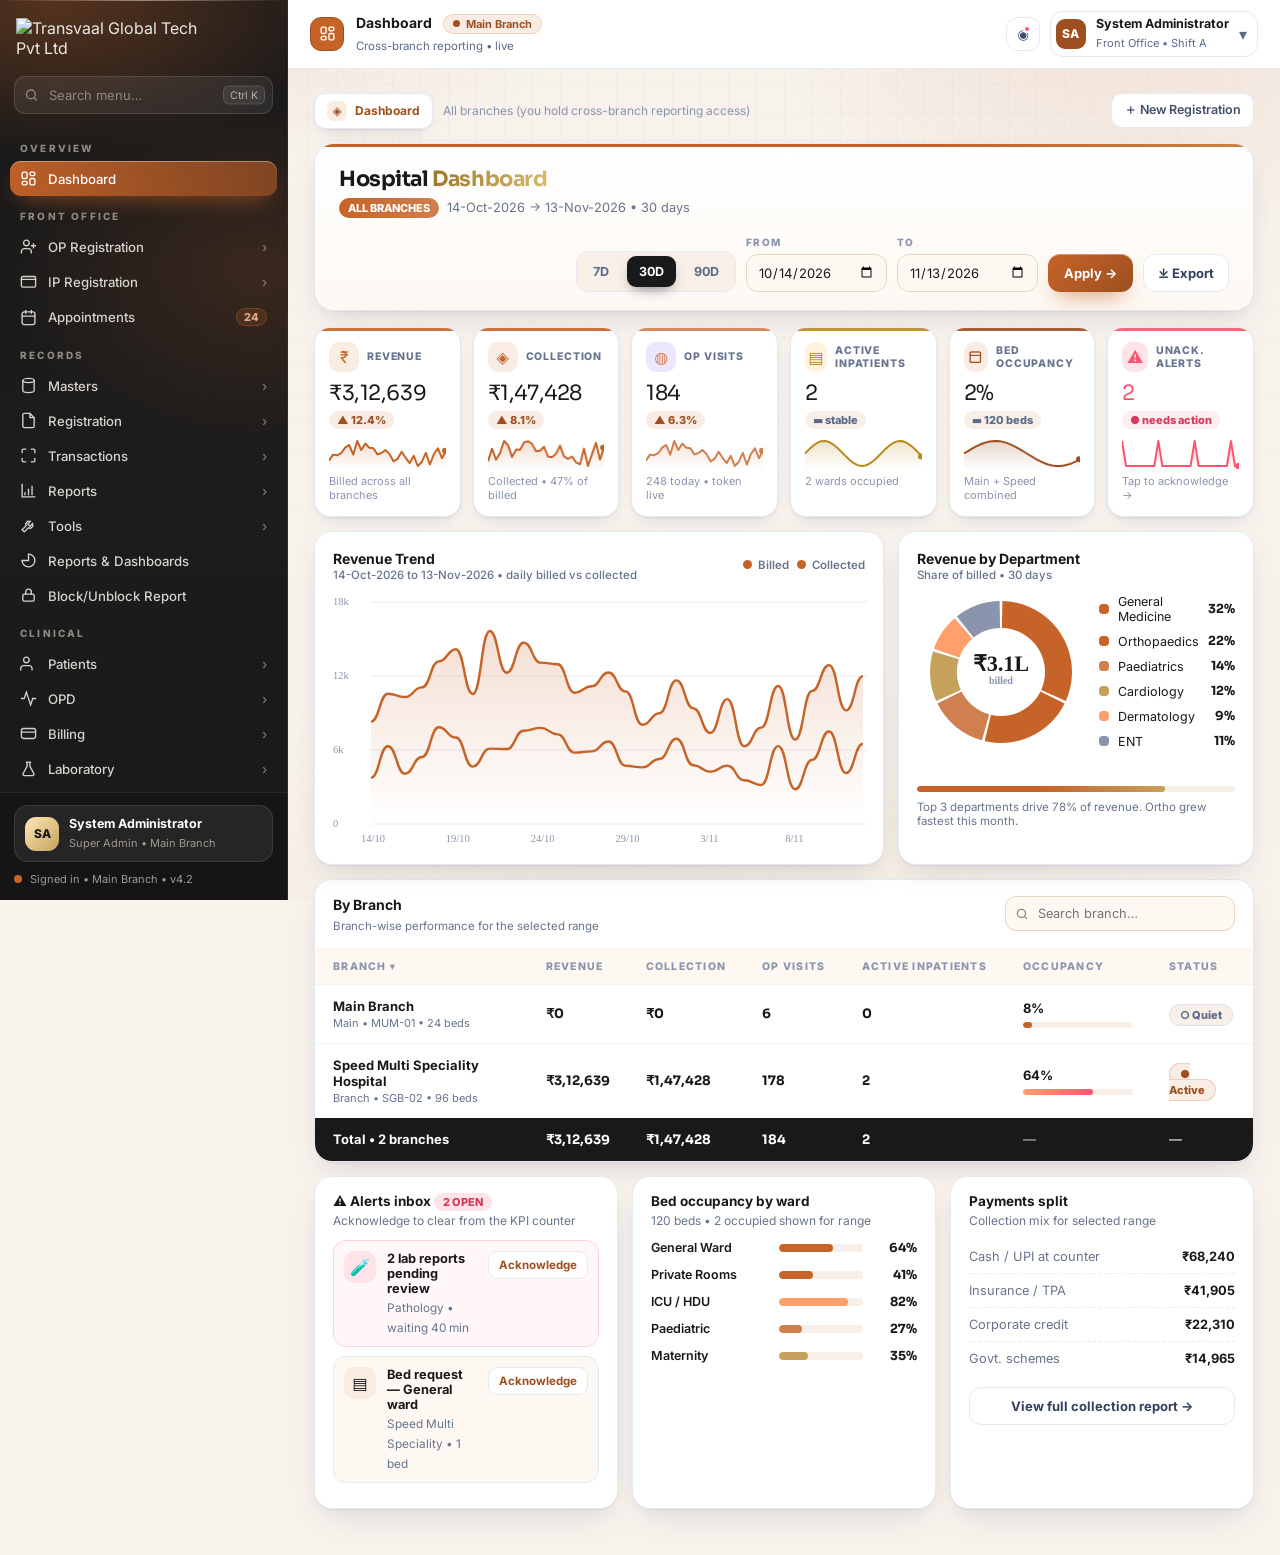
==== commit 122adeea: "feat(theme): apply Pravo terracotta charcoal theme, uniform menu font size, and logo-dark.svg brandi" ====
--- a/ui_ux_deisgn/dashboard.html
+++ b/ui_ux_deisgn/dashboard.html
@@ -10,11 +10,11 @@
 <style>
   *{box-sizing:border-box}
   html{color-scheme:light}
-  body{margin:0;text-align:left;background:#eef1f7;font-family:'Inter',system-ui,-apple-system,Segoe UI,Roboto,sans-serif;color:#0f1e33;-webkit-font-smoothing:antialiased}
+  body{margin:0;text-align:left;background:#f7f2ec;font-family:'Inter',system-ui,-apple-system,Segoe UI,Roboto,sans-serif;color:#191919;-webkit-font-smoothing:antialiased}
   :root{
-    --bg:#eef1f7; --card:#ffffff; --ink:#0e1b33; --muted:#67748e; --faint:#8a94ad;
-    --line:#e5e9f2; --line2:#eef1f7;
-    --brand:#2348ff; --brand2:#1a34c8; --teal:#0eb7a2; --gold:#c6a15b; --rose:#ff5470; --amber:#f59e0b;
+    --bg:#f7f2ec; --card:#ffffff; --ink:#191919; --muted:#67748e; --faint:#8a94ad;
+    --line:#e5e9f2; --line2:#f7f2ec;
+    --brand:#c66328; --brand2:#9e4f20; --teal:#c66328; --gold:#c6a15b; --rose:#ff5470; --amber:#f59e0b;
     --radius:18px; --shadow:0 1px 2px rgba(16,24,64,.06),0 12px 32px -12px rgba(16,24,64,.18);
     --shadow-sm:0 1px 2px rgba(16,24,64,.07),0 8px 20px -10px rgba(16,24,64,.18);
   }
@@ -24,8 +24,8 @@
 
   .bgGlow{position:fixed;inset:0;pointer-events:none;z-index:0;
     background:
-      radial-gradient(700px 380px at 18% -8%, rgba(35,72,255,.12), transparent 60%),
-      radial-gradient(600px 420px at 88% 0%, rgba(14,183,162,.12), transparent 60%),
+      radial-gradient(700px 380px at 18% -8%, rgba(198,99,40,.12), transparent 60%),
+      radial-gradient(600px 420px at 88% 0%, rgba(198,99,40,.12), transparent 60%),
       radial-gradient(900px 600px at 50% 110%, rgba(198,161,91,.10), transparent 60%);}
   .bgGrid{position:fixed;inset:0;z-index:0;pointer-events:none;opacity:.5;
     background-image:linear-gradient(rgba(15,30,60,.045) 1px,transparent 1px),linear-gradient(90deg,rgba(15,30,60,.045) 1px,transparent 1px);
@@ -33,95 +33,95 @@
   .app{position:relative;z-index:1;display:flex;min-height:100vh}
 
   /* ===== Sidebar (matches OP Registration) ===== */
-  .sidebar{width:288px;flex:0 0 288px;background:linear-gradient(180deg,#0a1330 0%,#0d1a41 55%,#0b1537 100%);color:#dbe3ff;display:flex;flex-direction:column;position:sticky;top:0;height:100vh;border-right:1px solid rgba(255,255,255,.08);overflow:hidden}
-  .sidebar::before{content:"";position:absolute;inset:0;background:radial-gradient(420px 220px at 20% 0%,rgba(35,72,255,.35),transparent 70%),radial-gradient(360px 260px at 90% 30%,rgba(14,183,162,.18),transparent 70%);pointer-events:none}
+  .sidebar{width:288px;flex:0 0 288px;background:linear-gradient(180deg,#191919 0%,#1c1c1c 55%,#191919 100%);color:#ebe8e3;display:flex;flex-direction:column;position:sticky;top:0;height:100vh;border-right:1px solid rgba(255,255,255,.08);overflow:hidden}
+  .sidebar::before{content:"";position:absolute;inset:0;background:radial-gradient(420px 220px at 20% 0%,rgba(198,99,40,.35),transparent 70%),radial-gradient(360px 260px at 90% 30%,rgba(198,99,40,.18),transparent 70%);pointer-events:none}
   .sidebar::after{content:"";position:absolute;left:0;right:0;top:0;height:1px;background:linear-gradient(90deg,transparent,rgba(255,255,255,.45),transparent)}
   .brandRow{display:flex;align-items:center;gap:12px;padding:18px 16px 14px;position:relative}
-  .logoMark{width:38px;height:38px;border-radius:12px;display:grid;place-items:center;font-weight:800;color:#fff;background:linear-gradient(135deg,#3b62ff,#7a5bff 55%,#0eb7a2 110%);box-shadow:0 8px 20px -6px rgba(59,98,255,.7),inset 0 1px 0 rgba(255,255,255,.5);font-family:'Sora';font-size:18px}
+  .brandLogo{height:42px;width:auto;max-width:196px;object-fit:contain;display:block}
   .brandName b{display:block;font-size:15.5px;color:#fff;line-height:1.05}
-  .brandName span{font-size:10px;letter-spacing:.28em;color:#8fa0d6;font-weight:700}
+  .brandName span{font-size:10px;letter-spacing:.28em;color:#a09a90;font-weight:700}
   .sideSearch{margin:2px 14px 12px;position:relative}
   .sideSearch input{width:100%;background:rgba(255,255,255,.07);border:1px solid rgba(255,255,255,.12);color:#e8eeff;border-radius:11px;padding:10px 52px 10px 34px;font-size:13px;outline:none}
-  .sideSearch input::placeholder{color:#8b99c8}
-  .sideSearch input:focus{border-color:rgba(122,143,255,.7);box-shadow:0 0 0 3px rgba(59,98,255,.25)}
+  .sideSearch input::placeholder{color:#8d8880}
+  .sideSearch input:focus{border-color:rgba(198,99,40,.7);box-shadow:0 0 0 3px rgba(198,99,40,.25)}
   .sideSearch svg{position:absolute;left:10px;top:50%;transform:translateY(-50%)}
-  .kbd{position:absolute;right:8px;top:50%;transform:translateY(-50%);font-size:10.5px;color:#a9b6e2;background:rgba(255,255,255,.08);border:1px solid rgba(255,255,255,.12);padding:2px 6px;border-radius:6px}
+  .kbd{position:absolute;right:8px;top:50%;transform:translateY(-50%);font-size:10.5px;color:#b5b0a6;background:rgba(255,255,255,.08);border:1px solid rgba(255,255,255,.12);padding:2px 6px;border-radius:6px}
   .nav{flex:1;overflow:auto;padding:2px 10px 10px;position:relative;scrollbar-width:none;-ms-overflow-style:none}
   .nav::-webkit-scrollbar{width:0;height:0}
-  .navSec{font-size:10px;letter-spacing:.22em;color:#7c8cc0;font-weight:800;padding:14px 10px 7px}
-  .navItem{display:flex;align-items:center;gap:11px;width:100%;text-align:left;background:transparent;border:0;color:#c2cdf3;padding:9px 10px;border-radius:11px;font-size:13.2px;font-weight:500;cursor:pointer;transition:.15s;text-decoration:none}
+  .navSec{font-size:10px;letter-spacing:.22em;color:#8d8880;font-weight:800;padding:14px 10px 7px}
+  .navItem{display:flex;align-items:center;gap:11px;width:100%;text-align:left;background:transparent;border:0;color:#d6d2cb;padding:9px 10px;border-radius:11px;font-size:13.2px;font-weight:500;cursor:pointer;transition:.15s;text-decoration:none}
   .navItem:hover{background:rgba(255,255,255,.06);color:#fff}
   .navItem .chev{margin-left:auto;opacity:.5}
-  .navItem.active{background:linear-gradient(90deg,rgba(59,98,255,.95),rgba(59,98,255,.55));color:#fff;box-shadow:0 10px 22px -10px rgba(59,98,255,.8),inset 0 1px 0 rgba(255,255,255,.35)}
-  .countBadge{margin-left:auto;font-size:11px;font-weight:800;background:rgba(45,212,191,.18);color:#7df0dd;border:1px solid rgba(45,212,191,.35);padding:1px 7px;border-radius:99px}
+  .navItem.active{background:linear-gradient(90deg,rgba(198,99,40,.95),rgba(198,99,40,.55));color:#fff;box-shadow:0 10px 22px -10px rgba(198,99,40,.8),inset 0 1px 0 rgba(255,255,255,.35)}
+  .countBadge{margin-left:auto;font-size:11px;font-weight:800;background:rgba(198,99,40,.18);color:#e0a989;border:1px solid rgba(198,99,40,.35);padding:1px 7px;border-radius:99px}
   .sideFoot{padding:12px 14px 14px;border-top:1px solid rgba(255,255,255,.08);background:rgba(0,0,0,.18);position:relative}
   .adminCard{display:flex;gap:10px;align-items:center;background:rgba(255,255,255,.07);border:1px solid rgba(255,255,255,.1);border-radius:14px;padding:10px}
-  .avatar{width:34px;height:34px;border-radius:11px;display:grid;place-items:center;font-weight:800;font-size:12px;color:#0a1330;background:linear-gradient(135deg,#ffe9b8,#c6a15b);flex:0 0 auto}
-  .avatar.teal{background:#285a91;color:#fff}
+  .avatar{width:34px;height:34px;border-radius:11px;display:grid;place-items:center;font-weight:800;font-size:12px;color:#191919;background:linear-gradient(135deg,#ffe9b8,#c6a15b);flex:0 0 auto}
+  .avatar.teal{background:#9e4f20;color:#fff}
   .adminCard b{display:block;font-size:12.5px;color:#fff}
-  .adminCard span{font-size:11px;color:#93a2d1}
-  .sysStatus{display:flex;align-items:center;gap:8px;margin-top:10px;font-size:11px;color:#8fa0d6}
-  .pulse{width:8px;height:8px;border-radius:99px;background:#34d399;animation:pulse 2s infinite}
-  @keyframes pulse{70%{box-shadow:0 0 0 7px rgba(52,211,153,0)}100%{box-shadow:0 0 0 0 rgba(52,211,153,0)}}
+  .adminCard span{font-size:11px;color:#a09a90}
+  .sysStatus{display:flex;align-items:center;gap:8px;margin-top:10px;font-size:11px;color:#a09a90}
+  .pulse{width:8px;height:8px;border-radius:99px;background:#c66328;animation:pulse 2s infinite}
+  @keyframes pulse{70%{box-shadow:0 0 0 7px rgba(198,99,40,0)}100%{box-shadow:0 0 0 0 rgba(198,99,40,0)}}
 
   /* ===== Main ===== */
   .main{flex:1;min-width:0;display:flex;flex-direction:column}
-  .topbar{position:sticky;top:0;z-index:20;background:#fff;border-bottom:1px solid var(--line);color:#1e4265;display:flex;align-items:center;gap:14px;padding:11px 22px;box-shadow:none}
+  .topbar{position:sticky;top:0;z-index:20;background:#fff;border-bottom:1px solid var(--line);color:#191919;display:flex;align-items:center;gap:14px;padding:11px 22px;box-shadow:none}
   .crumb{display:flex;align-items:center;gap:12px}
-  .crumbIcon{width:34px;height:34px;border-radius:11px;background:#326fb1;border:1px solid #285a91;color:#fff;display:grid;place-items:center;box-shadow:none}
-  .crumb b{font-size:14px;display:block;line-height:1.1;color:#1e4265}
+  .crumbIcon{width:34px;height:34px;border-radius:11px;background:#c66328;border:1px solid #9e4f20;color:#fff;display:grid;place-items:center;box-shadow:none}
+  .crumb b{font-size:14px;display:block;line-height:1.1;color:#191919}
   .crumb small{color:#5b6a8a;font-size:11.5px}
-  .envPill{display:inline-flex;align-items:center;gap:6px;font-size:11px;font-weight:700;color:#285a91;background:#dce8f3;border:1px solid #b8cfe3;padding:3px 9px;border-radius:99px;margin-left:8px;vertical-align:middle}
+  .envPill{display:inline-flex;align-items:center;gap:6px;font-size:11px;font-weight:700;color:#9e4f20;background:#f8ece5;border:1px solid #eed0be;padding:3px 9px;border-radius:99px;margin-left:8px;vertical-align:middle}
   .topActions{margin-left:auto;display:flex;align-items:center;gap:10px}
   .iconBtn{width:34px;height:34px;border-radius:11px;border:1px solid var(--line);background:#fff;display:grid;place-items:center;cursor:pointer;color:#42506b;position:relative}
-  .iconBtn:hover{background:#eef3f9;border-color:#c6d0e8;box-shadow:none}
+  .iconBtn:hover{background:#f7ebdd;border-color:#dcc7a8;box-shadow:none}
   .notifDot{position:absolute;top:7px;right:8px;width:8px;height:8px;border-radius:99px;background:#ff5470;border:2px solid #fff}
-  .userChip{display:flex;align-items:center;gap:10px;background:#fff;border:1px solid var(--line);color:#1e4265;border-radius:13px;padding:5px 10px 5px 5px;cursor:pointer}
+  .userChip{display:flex;align-items:center;gap:10px;background:#fff;border:1px solid var(--line);color:#191919;border-radius:13px;padding:5px 10px 5px 5px;cursor:pointer}
   .userChip .avatar{width:30px;height:30px;border-radius:9px}
-  .userChip b{font-size:12.5px;display:block;line-height:1.1;color:#1e4265}
+  .userChip b{font-size:12.5px;display:block;line-height:1.1;color:#191919}
   .userChip small{font-size:11px;color:#5b6a8a}
   .hamburger{display:none}
 
   .page{padding:22px 26px 46px;max-width:1360px;width:100%;margin:0 auto}
   .tabsRow{display:flex;align-items:center;gap:10px;margin:2px 0 14px}
   .miniTab{display:inline-flex;align-items:center;gap:8px;font-size:12px;font-weight:700;color:var(--brand2);background:#fff;border:1px solid var(--line);padding:7px 12px;border-radius:11px;box-shadow:var(--shadow-sm)}
-  .miniTab i{width:20px;height:20px;border-radius:7px;background:#e9edff;display:grid;place-items:center;font-style:normal}
+  .miniTab i{width:20px;height:20px;border-radius:7px;background:#f9ede1;display:grid;place-items:center;font-style:normal}
   .splitBtn{margin-left:auto;display:inline-flex;align-items:center;gap:8px;font-size:12.5px;font-weight:600;color:#42506b;background:#fff;border:1px solid var(--line);border-radius:11px;padding:8px 12px;cursor:pointer;text-decoration:none}
-  .splitBtn:hover{border-color:#c6d0e8}
-
-  .hero{background:linear-gradient(180deg,#ffffff 0%,#fbfcff 100%);border:1px solid var(--line);border-radius:20px;box-shadow:var(--shadow);overflow:hidden;position:relative}
-  .hero::before{content:"";position:absolute;inset:0 0 auto 0;height:3px;background:linear-gradient(90deg,#2348ff,#2dd4bf,#c6a15b,#2348ff);background-size:200% 100%;animation:slide 8s linear infinite}
+  .splitBtn:hover{border-color:#dcc7a8}
+
+  .hero{background:linear-gradient(180deg,#ffffff 0%,#fdf8f2 100%);border:1px solid var(--line);border-radius:20px;box-shadow:var(--shadow);overflow:hidden;position:relative}
+  .hero::before{content:"";position:absolute;inset:0 0 auto 0;height:3px;background:linear-gradient(90deg,#c66328,#c66328,#c6a15b,#c66328);background-size:200% 100%;animation:slide 8s linear infinite}
   @keyframes slide{to{background-position:200% 0}}
   .heroTop{padding:22px 24px 18px;display:flex;gap:18px;flex-wrap:wrap;align-items:flex-end}
   .heroTitle h1{margin:0;font-family:'Sora';font-size:21px;letter-spacing:-.02em}
   .heroTitle h1 .gold{background:linear-gradient(90deg,#9a7a2e,#d8b96a);-webkit-background-clip:text;background-clip:text;color:transparent}
   .heroTitle p{margin:6px 0 0;color:var(--muted);font-size:12.8px;display:flex;gap:8px;align-items:center;flex-wrap:wrap}
-  .scopePill{font-size:11px;font-weight:800;color:#fff;background:linear-gradient(90deg,#2348ff,#5b6cff);padding:3px 9px;border-radius:99px}
+  .scopePill{font-size:11px;font-weight:800;color:#fff;background:linear-gradient(90deg,#c66328,#d07f4e);padding:3px 9px;border-radius:99px}
   .dateBar{margin-left:auto;display:flex;gap:10px;align-items:flex-end;flex-wrap:wrap}
   .dateField label{display:block;font-size:10px;font-weight:800;letter-spacing:.14em;color:var(--faint);margin-bottom:6px}
-  .dateField input{border:1.5px solid #e1e7f2;background:#f8faff;border-radius:12px;padding:9px 11px;font-size:13px;color:var(--ink);outline:none}
-  .dateField input:focus{border-color:var(--brand);box-shadow:0 0 0 4px rgba(35,72,255,.12);background:#fff}
-  .presets{display:flex;gap:6px;background:#eef1f8;border:1px solid var(--line);border-radius:12px;padding:4px}
+  .dateField input{border:1.5px solid #e7d6c2;background:#fdf8f2;border-radius:12px;padding:9px 11px;font-size:13px;color:var(--ink);outline:none}
+  .dateField input:focus{border-color:var(--brand);box-shadow:0 0 0 4px rgba(198,99,40,.12);background:#fff}
+  .presets{display:flex;gap:6px;background:#f8f0e8;border:1px solid var(--line);border-radius:12px;padding:4px}
   .presets button{border:0;background:transparent;border-radius:9px;padding:8px 12px;font-size:12.5px;font-weight:700;color:#5b6a8a;cursor:pointer}
-  .presets button.on{background:#0a1330;color:#fff;box-shadow:0 6px 14px -6px rgba(10,19,48,.6)}
-  .btnPrimary{border:0;border-radius:12px;padding:11px 16px;font-size:13px;font-weight:700;cursor:pointer;display:inline-flex;align-items:center;gap:8px;background:linear-gradient(135deg,#2b54ff,#1a34c8);color:#fff;box-shadow:0 12px 22px -10px rgba(35,72,255,.7),inset 0 1px 0 rgba(255,255,255,.35)}
+  .presets button.on{background:#191919;color:#fff;box-shadow:0 6px 14px -6px rgba(10,19,48,.6)}
+  .btnPrimary{border:0;border-radius:12px;padding:11px 16px;font-size:13px;font-weight:700;cursor:pointer;display:inline-flex;align-items:center;gap:8px;background:linear-gradient(135deg,#c66328,#9e4f20);color:#fff;box-shadow:0 12px 22px -10px rgba(198,99,40,.7),inset 0 1px 0 rgba(255,255,255,.35)}
   .btnPrimary:hover{transform:translateY(-1px)}
   .btnGhost{background:#fff;border:1.5px solid var(--line);color:#33415e;border-radius:12px;padding:10px 14px;font-size:13px;font-weight:700;cursor:pointer;display:inline-flex;align-items:center;gap:8px}
-  .btnGhost:hover{border-color:#b9c4e2}
+  .btnGhost:hover{border-color:#d3bda0}
 
   /* KPI cards */
   .kpis{display:grid;grid-template-columns:repeat(6,1fr);gap:12px;margin-top:16px}
   .kpi{background:var(--card);border:1px solid var(--line);border-radius:16px;box-shadow:var(--shadow-sm);padding:14px;position:relative;overflow:hidden;transition:.15s}
   .kpi:hover{transform:translateY(-2px);box-shadow:var(--shadow)}
-  .kpi::after{content:"";position:absolute;left:0;right:0;top:0;height:3px;background:var(--accent,#2348ff);opacity:.9}
+  .kpi::after{content:"";position:absolute;left:0;right:0;top:0;height:3px;background:var(--accent,#c66328);opacity:.9}
   .kpiTop{display:flex;align-items:center;gap:8px}
-  .kpiIcon{width:30px;height:30px;border-radius:10px;display:grid;place-items:center;background:var(--soft,#eef2ff);color:var(--accent,#2348ff)}
+  .kpiIcon{width:30px;height:30px;border-radius:10px;display:grid;place-items:center;background:var(--soft,#f9ede1);color:var(--accent,#c66328)}
   .kpi small{font-size:10.5px;font-weight:800;letter-spacing:.08em;color:var(--muted)}
   .kpi .val{font-family:'Sora';font-size:21px;margin:8px 0 2px;letter-spacing:-.02em}
   .kpi .val.alert{color:var(--rose)}
-  .delta{font-size:11px;font-weight:800;padding:2px 8px;border-radius:99px;background:#e6fbf4;color:#0a7a68}
+  .delta{font-size:11px;font-weight:800;padding:2px 8px;border-radius:99px;background:#f8ece5;color:#9e4f20}
   .delta.down{background:#ffeef1;color:#d33a5c}
-  .delta.flat{background:#eef1f8;color:#5b6a8a}
+  .delta.flat{background:#f8f0e8;color:#5b6a8a}
   .kpi canvas{width:100%;height:34px;display:block;margin-top:8px}
   .kpiFoot{font-size:11px;color:var(--faint);margin-top:4px}
 
@@ -136,15 +136,15 @@
   .legendDot i{width:9px;height:9px;border-radius:99px;display:inline-block}
   .chartBox{padding:8px 12px 14px;position:relative}
   #trendCanvas{width:100%;height:260px;display:block}
-  .tooltip{position:absolute;pointer-events:none;background:#0a1330;color:#fff;font-size:11.5px;font-weight:600;border-radius:10px;padding:7px 10px;box-shadow:0 10px 24px -8px rgba(0,0,0,.5);opacity:0;transition:.12s;white-space:nowrap;z-index:5}
+  .tooltip{position:absolute;pointer-events:none;background:#191919;color:#fff;font-size:11.5px;font-weight:600;border-radius:10px;padding:7px 10px;box-shadow:0 10px 24px -8px rgba(0,0,0,.5);opacity:0;transition:.12s;white-space:nowrap;z-index:5}
   .donutWrap{display:flex;gap:14px;align-items:center;padding:6px 18px 18px}
   #donutCanvas{width:168px;height:168px;flex:0 0 auto}
   .donutLegend{flex:1;display:flex;flex-direction:column;gap:9px;min-width:0}
   .donutLegend .row{display:flex;align-items:center;gap:9px;font-size:12.5px}
   .donutLegend .row i{width:10px;height:10px;border-radius:4px;flex:0 0 auto}
   .donutLegend .row b{margin-left:auto;font-family:'Sora'}
-  .donutBar{height:6px;border-radius:99px;background:#eef1f8;overflow:hidden;margin-top:12px}
-  .donutBar i{display:block;height:100%;border-radius:99px;background:linear-gradient(90deg,#2348ff,#2dd4bf,#c6a15b)}
+  .donutBar{height:6px;border-radius:99px;background:#f8f0e8;overflow:hidden;margin-top:12px}
+  .donutBar i{display:block;height:100%;border-radius:99px;background:linear-gradient(90deg,#c66328,#c66328,#c6a15b)}
   .emptyNote{position:absolute;inset:40px 18px 18px;display:grid;place-items:center;color:var(--faint);font-size:12.5px;background:repeating-linear-gradient(45deg,transparent 0 10px,rgba(15,30,60,.02) 10px 20px);border-radius:12px}
 
   /* Table + bottom */
@@ -153,11 +153,11 @@
   .tableTools b{font-size:14px}
   .tableTools small{font-size:11.5px;color:var(--muted)}
   .searchBox{margin-left:auto;position:relative}
-  .searchBox input{border:1.5px solid #e1e7f2;background:#f8faff;border-radius:11px;padding:9px 12px 9px 32px;font-size:12.8px;outline:none;width:230px}
-  .searchBox input:focus{border-color:var(--brand);background:#fff;box-shadow:0 0 0 4px rgba(35,72,255,.12)}
+  .searchBox input{border:1.5px solid #e7d6c2;background:#fdf8f2;border-radius:11px;padding:9px 12px 9px 32px;font-size:12.8px;outline:none;width:230px}
+  .searchBox input:focus{border-color:var(--brand);background:#fff;box-shadow:0 0 0 4px rgba(198,99,40,.12)}
   .searchBox svg{position:absolute;left:10px;top:50%;transform:translateY(-50%)}
   table{width:100%;border-collapse:collapse;font-size:13px}
-  thead th{text-align:left;font-size:10.5px;letter-spacing:.12em;color:var(--faint);font-weight:800;padding:11px 18px;background:#f8faff;border-bottom:1px solid var(--line2);cursor:pointer;user-select:none;white-space:nowrap}
+  thead th{text-align:left;font-size:10.5px;letter-spacing:.12em;color:var(--faint);font-weight:800;padding:11px 18px;background:#fdf8f2;border-bottom:1px solid var(--line2);cursor:pointer;user-select:none;white-space:nowrap}
   tbody td{padding:13px 18px;border-bottom:1px solid var(--line2)}
   tbody tr:last-child td{border-bottom:0}
   tbody tr{transition:.12s}
@@ -165,26 +165,26 @@
   .branchCell b{display:block;font-size:13px}
   .branchCell span{font-size:11px;color:var(--muted)}
   .num{font-family:'Sora';font-weight:700}
-  .occBar{height:6px;border-radius:99px;background:#eef1f8;overflow:hidden;margin-top:6px;min-width:110px}
+  .occBar{height:6px;border-radius:99px;background:#f8f0e8;overflow:hidden;margin-top:6px;min-width:110px}
   .occBar i{display:block;height:100%;border-radius:99px}
-  .statusChip{font-size:11px;font-weight:800;padding:3px 10px;border-radius:99px;background:#e6fbf4;color:#0a7a68;border:1px solid #a7e9d8}
-  .statusChip.dim{background:#eef1f8;color:#5b6a8a;border-color:#dde3f0}
-  tfoot td{padding:13px 18px;background:#0a1330;color:#fff;font-size:13px}
+  .statusChip{font-size:11px;font-weight:800;padding:3px 10px;border-radius:99px;background:#f8ece5;color:#9e4f20;border:1px solid #eed0be}
+  .statusChip.dim{background:#f8f0e8;color:#5b6a8a;border-color:#dde3f0}
+  tfoot td{padding:13px 18px;background:#191919;color:#fff;font-size:13px}
   tfoot .num{color:#fff}
   .bottom{display:grid;grid-template-columns:1fr 1fr 1fr;gap:14px;margin-top:14px}
   .pad{padding:16px 18px}
   .pad h4{margin:0 0 4px;font-size:13.5px}
   .pad p.sub{margin:0 0 12px;font-size:12px;color:var(--muted)}
-  .alertRow{display:flex;gap:11px;align-items:flex-start;padding:10px;border:1.5px solid var(--line);border-radius:13px;margin-bottom:9px;background:#fbfcff}
+  .alertRow{display:flex;gap:11px;align-items:flex-start;padding:10px;border:1.5px solid var(--line);border-radius:13px;margin-bottom:9px;background:#fdf8f2}
   .alertRow.crit{border-color:#ffd3db;background:#fff7f8}
-  .alertIco{width:32px;height:32px;border-radius:10px;display:grid;place-items:center;flex:0 0 auto;background:#eef2ff}
+  .alertIco{width:32px;height:32px;border-radius:10px;display:grid;place-items:center;flex:0 0 auto;background:#f9ede1}
   .alertRow.crit .alertIco{background:#ffe3e8}
   .alertRow b{font-size:12.8px;display:block}
   .alertRow span{font-size:11.8px;color:var(--muted)}
   .alertRow button{margin-left:auto;flex:0 0 auto;border:1px solid var(--line);background:#fff;border-radius:9px;font-size:11.5px;font-weight:700;padding:6px 10px;cursor:pointer;color:var(--brand2)}
   .wardRow{display:flex;align-items:center;gap:10px;font-size:12.5px;margin-bottom:11px}
   .wardRow b{width:118px;font-weight:600}
-  .wardRow .track{flex:1;height:8px;border-radius:99px;background:#eef1f8;overflow:hidden}
+  .wardRow .track{flex:1;height:8px;border-radius:99px;background:#f8f0e8;overflow:hidden}
   .wardRow .track i{display:block;height:100%;border-radius:99px}
   .wardRow span{width:44px;text-align:right;font-family:'Sora';font-weight:700}
   .payRow{display:flex;justify-content:space-between;font-size:12.8px;padding:9px 0;border-bottom:1px dashed #e7ebf5}
@@ -192,10 +192,10 @@
   .payRow span{color:var(--muted)}
 
   .toastWrap{position:fixed;right:18px;bottom:18px;z-index:60;display:flex;flex-direction:column;gap:10px}
-  .toast{background:#0a1330;color:#e8eeff;border:1px solid rgba(255,255,255,.14);border-radius:14px;padding:12px 14px;min-width:300px;max-width:360px;box-shadow:0 20px 40px -12px rgba(0,0,0,.4);display:flex;gap:11px;align-items:flex-start;animation:fade .2s ease}
+  .toast{background:#191919;color:#e8eeff;border:1px solid rgba(255,255,255,.14);border-radius:14px;padding:12px 14px;min-width:300px;max-width:360px;box-shadow:0 20px 40px -12px rgba(0,0,0,.4);display:flex;gap:11px;align-items:flex-start;animation:fade .2s ease}
   .toast b{font-size:13px;display:block}
-  .toast span{font-size:12px;color:#a9b6e2}
-  .toast .ti{width:32px;height:32px;border-radius:10px;display:grid;place-items:center;flex:0 0 auto;background:linear-gradient(135deg,#2dd4bf,#2348ff);color:#fff}
+  .toast span{font-size:12px;color:#b5b0a6}
+  .toast .ti{width:32px;height:32px;border-radius:10px;display:grid;place-items:center;flex:0 0 auto;background:linear-gradient(135deg,#c66328,#c66328);color:#fff}
   @keyframes fade{from{opacity:0;transform:translateY(6px)}to{opacity:1;transform:none}}
 
   @media(max-width:1200px){.kpis{grid-template-columns:repeat(3,1fr)}.charts{grid-template-columns:1fr}.bottom{grid-template-columns:1fr 1fr}}
@@ -204,6 +204,7 @@
     .sidebar .brandName,.sidebar .sideSearch,.sidebar .navSec,.sidebar .navItem span.lbl,.sidebar .navItem .chev,.sidebar .countBadge,.sidebar .adminCard div,.sidebar .sysStatus{display:none}
     .navItem{justify-content:center;padding:11px}
     .brandRow{justify-content:center}
+    .brandLogo{height:32px;max-width:60px;object-fit:cover;object-position:left center}
     .adminCard{justify-content:center}
   }
   @media(max-width:760px){
@@ -230,11 +231,10 @@
 <div class="app">
   <aside class="sidebar" id="sidebarEl">
     <div class="brandRow">
-      <div class="logoMark">P</div>
-      <div class="brandName"><b>Pravo</b><span>HOSPITAL OS</span></div>
+      <img class="brandLogo" src="images/transvaal-logo.png" alt="Transvaal Global Tech Pvt Ltd">
     </div>
     <div class="sideSearch">
-      <svg width="15" height="15" viewBox="0 0 24 24" fill="none" stroke="#8b99c8" stroke-width="2.2" stroke-linecap="round"><circle cx="11" cy="11" r="7"/><path d="m20 20-3.5-3.5"/></svg>
+      <svg width="15" height="15" viewBox="0 0 24 24" fill="none" stroke="#8d8880" stroke-width="2.2" stroke-linecap="round"><circle cx="11" cy="11" r="7"/><path d="m20 20-3.5-3.5"/></svg>
       <input id="navSearchInput" placeholder="Search menu…">
       <span class="kbd">Ctrl K</span>
     </div>
@@ -274,7 +274,7 @@
       <button class="iconBtn hamburger" id="menuBtn">☰</button>
       <div class="crumb">
         <div class="crumbIcon"><svg width="17" height="17" viewBox="0 0 24 24" fill="none" stroke="white" stroke-width="2" stroke-linecap="round"><rect x="3" y="3" width="7" height="9" rx="2"/><rect x="14" y="3" width="7" height="5" rx="2"/><rect x="14" y="12" width="7" height="9" rx="2"/><rect x="3" y="16" width="7" height="5" rx="2"/></svg></div>
-        <div><b>Dashboard <span class="envPill"><span style="width:7px;height:7px;border-radius:99px;background:#285a91;display:inline-block"></span> Main Branch</span></b><small>Cross-branch reporting • live</small></div>
+        <div><b>Dashboard <span class="envPill"><span style="width:7px;height:7px;border-radius:99px;background:#9e4f20;display:inline-block"></span> Main Branch</span></b><small>Cross-branch reporting • live</small></div>
       </div>
       <div class="topActions">
         <button class="iconBtn" id="bellBtn">◉<span class="notifDot"></span></button>
@@ -310,21 +310,21 @@
       </section>
 
       <section class="kpis" id="kpisEl">
-        <div class="kpi" style="--accent:#2348ff;--soft:#e9edff">
+        <div class="kpi" style="--accent:#c66328;--soft:#f9ede1">
           <div class="kpiTop"><div class="kpiIcon">₹</div><small>REVENUE</small></div>
           <div class="val" id="kRevenue">₹0</div>
           <span class="delta" id="dRevenue">▲ 12.4%</span>
           <canvas class="spark" data-spark="rev"></canvas>
           <div class="kpiFoot">Billed across all branches</div>
         </div>
-        <div class="kpi" style="--accent:#0eb7a2;--soft:#d9f9f1">
+        <div class="kpi" style="--accent:#c66328;--soft:#f8ece5">
           <div class="kpiTop"><div class="kpiIcon">◈</div><small>COLLECTION</small></div>
           <div class="val" id="kCollection">₹0</div>
           <span class="delta" id="dCollection">▲ 8.1%</span>
           <canvas class="spark" data-spark="col"></canvas>
           <div class="kpiFoot">Collected • 47% of billed</div>
         </div>
-        <div class="kpi" style="--accent:#7a5bff;--soft:#ece7ff">
+        <div class="kpi" style="--accent:#d07f4e;--soft:#ece7ff">
           <div class="kpiTop"><div class="kpiIcon">◍</div><small>OP VISITS</small></div>
           <div class="val" id="kOp">0</div>
           <span class="delta" id="dOp">▲ 6.3%</span>
@@ -338,7 +338,7 @@
           <canvas class="spark" data-spark="ip"></canvas>
           <div class="kpiFoot">2 wards occupied</div>
         </div>
-        <div class="kpi" style="--accent:#0e9d8b;--soft:#d9f9f1">
+        <div class="kpi" style="--accent:#9e4f20;--soft:#f8ece5">
           <div class="kpiTop"><div class="kpiIcon">⬒</div><small>BED OCCUPANCY</small></div>
           <div class="val" id="kBed">0%</div>
           <span class="delta flat">▬ 120 beds</span>
@@ -359,8 +359,8 @@
           <div class="cardHead">
             <div><b>Revenue Trend</b><small id="trendSub">14-Oct-2026 to 13-Nov-2026 • daily billed vs collected</small></div>
             <div class="spacer">
-              <span class="legendDot"><i style="background:#2348ff"></i> Billed</span>
-              <span class="legendDot"><i style="background:#2dd4bf"></i> Collected</span>
+              <span class="legendDot"><i style="background:#c66328"></i> Billed</span>
+              <span class="legendDot"><i style="background:#c66328"></i> Collected</span>
             </div>
           </div>
           <div class="chartBox">
@@ -383,7 +383,7 @@
         <div class="tableTools">
           <div><b>By Branch</b><br><small>Branch-wise performance for the selected range</small></div>
           <div class="searchBox">
-            <svg width="14" height="14" viewBox="0 0 24 24" fill="none" stroke="#8b99c8" stroke-width="2.2" stroke-linecap="round"><circle cx="11" cy="11" r="7"/><path d="m20 20-3.5-3.5"/></svg>
+            <svg width="14" height="14" viewBox="0 0 24 24" fill="none" stroke="#8d8880" stroke-width="2.2" stroke-linecap="round"><circle cx="11" cy="11" r="7"/><path d="m20 20-3.5-3.5"/></svg>
             <input id="branchSearch" placeholder="Search branch…">
           </div>
         </div>
@@ -395,7 +395,7 @@
           <tbody id="branchBody"></tbody>
           <tfoot><tr>
             <td><b>Total • 2 branches</b></td><td class="num" id="tRev">—</td><td class="num" id="tCol">—</td>
-            <td class="num" id="tOp">—</td><td class="num" id="tIp">—</td><td style="color:#aebcf3">—</td><td>—</td>
+            <td class="num" id="tOp">—</td><td class="num" id="tIp">—</td><td style="color:#cfc9bd">—</td><td>—</td>
           </tr></tfoot>
         </table>
       </section>
@@ -456,13 +456,13 @@
       {name:'Main Branch',sub:'Main • MUM-01 • 24 beds',rev:Math.round(0),col:Math.round(0),op:Math.round(6*k)||6,ip:0,occ:8}
     ];
     state.depts=[
-      {n:'General Medicine',v:32,c:'#2348ff'},{n:'Orthopaedics',v:22,c:'#2dd4bf'},
-      {n:'Paediatrics',v:14,c:'#7a5bff'},{n:'Cardiology',v:12,c:'#c6a15b'},
+      {n:'General Medicine',v:32,c:'#c66328'},{n:'Orthopaedics',v:22,c:'#c66328'},
+      {n:'Paediatrics',v:14,c:'#d07f4e'},{n:'Cardiology',v:12,c:'#c6a15b'},
       {n:'Dermatology',v:9,c:'#ff9f6b'},{n:'ENT',v:11,c:'#8a94ad'}
     ];
     state.wards=[
-      {n:'General Ward',p:64,c:'#2348ff'},{n:'Private Rooms',p:41,c:'#2dd4bf'},
-      {n:'ICU / HDU',p:82,c:'#ff9f6b'},{n:'Paediatric',p:27,c:'#7a5bff'},{n:'Maternity',p:35,c:'#c6a15b'}
+      {n:'General Ward',p:64,c:'#c66328'},{n:'Private Rooms',p:41,c:'#c66328'},
+      {n:'ICU / HDU',p:82,c:'#ff9f6b'},{n:'Paediatric',p:27,c:'#d07f4e'},{n:'Maternity',p:35,c:'#c6a15b'}
     ];
   }
 
@@ -504,7 +504,7 @@
         x.beginPath(); x.moveTo(X(0),Y(data[0]));
         for(var j=1;j<data.length;j++){ var xm2=(X(j-1)+X(j))/2; x.bezierCurveTo(xm2,Y(data[j-1]),xm2,Y(data[j]),X(j),Y(data[j])); } }
       x.strokeStyle=color; x.lineWidth=2.4; x.lineJoin='round'; x.stroke(); }
-    line(b,'#2348ff',true); line(c,'#14b8a6',false);
+    line(b,'#c66328',true); line(c,'#c66328',false);
     x.fillStyle='#8a94ad';
     var stepLbl=Math.ceil(n/6);
     for(var i=0;i<n;i+=stepLbl){ var d=new Date(from); d.setDate(d.getDate()+i);
@@ -529,7 +529,7 @@
     state.depts.forEach(function(d){ var a2=a+(d.v/total)*Math.PI*2;
       x.beginPath(); x.arc(cx,cy,R,a+0.02,a2-0.02); x.arc(cx,cy,r,a2-0.02,a+0.02,true); x.closePath();
       x.fillStyle=d.c; x.fill(); a=a2; });
-    x.fillStyle='#0e1b33'; x.font='800 44px Sora'; x.textAlign='center'; x.fillText('₹3.1L',cx,cy-2);
+    x.fillStyle='#191919'; x.font='800 44px Sora'; x.textAlign='center'; x.fillText('₹3.1L',cx,cy-2);
     x.fillStyle='#8a94ad'; x.font='600 20px Inter'; x.fillText('billed',cx,cy+24);
     var lg=$('donutLegend'); lg.innerHTML='';
     state.depts.forEach(function(d){ var row=document.createElement('div'); row.className='row';
@@ -545,7 +545,7 @@
     var tb=$('branchBody'); tb.innerHTML='';
     rows.forEach(function(b){
       var tr=document.createElement('tr');
-      var col=b.occ>60?'linear-gradient(90deg,#ff9f6b,#ff5470)':b.occ>30?'linear-gradient(90deg,#2348ff,#2dd4bf)':'linear-gradient(90deg,#2dd4bf,#2348ff)';
+      var col=b.occ>60?'linear-gradient(90deg,#ff9f6b,#ff5470)':b.occ>30?'linear-gradient(90deg,#c66328,#c66328)':'linear-gradient(90deg,#c66328,#c66328)';
       tr.innerHTML='<td><div class="branchCell"><b>'+b.name+'</b><span>'+b.sub+'</span></div></td>'+
         '<td class="num">₹'+b.rev.toLocaleString('en-IN')+'</td><td class="num">₹'+b.col.toLocaleString('en-IN')+'</td>'+
         '<td class="num">'+b.op+'</td><td class="num">'+b.ip+'</td>'+
@@ -584,8 +584,8 @@
       $('kOp').textContent=op.toLocaleString('en-IN'); $('kIp').textContent=ip; $('kBed').textContent='2%'; $('kAlerts').textContent=document.querySelectorAll('#alertsEl .alertRow').length; }
     $('rangeLabel').textContent=fmtD($('fromDate').value)+' → '+fmtD($('toDate').value)+' • '+days+' days';
     var n=state.billed.length;
-    [['rev',state.billed,'#2348ff'],['col',state.collected,'#14b8a6'],['op',state.billed.map(function(v){return v/1700}),'#7a5bff'],
-     ['ip',state.billed.map(function(v,i){return 2+Math.sin(i/3)}),'#b98a1e'],['bed',state.billed.map(function(v,i){return 30+10*Math.sin(i/5)}),'#0e9d8b'],
+    [['rev',state.billed,'#c66328'],['col',state.collected,'#c66328'],['op',state.billed.map(function(v){return v/1700}),'#d07f4e'],
+     ['ip',state.billed.map(function(v,i){return 2+Math.sin(i/3)}),'#b98a1e'],['bed',state.billed.map(function(v,i){return 30+10*Math.sin(i/5)}),'#9e4f20'],
      ['al',state.billed.map(function(v,i){return (i%9===0)?3:1}),'#ff5470']].forEach(function(s){
       var cv=document.querySelector('.spark[data-spark="'+s[0]+'"]'); if(cv) spark(cv,s[1].slice(-30),s[2]); });
     drawTrend(); drawDonut(); renderBranches(); renderWards();
@@ -622,7 +622,7 @@
     if(a.getAttribute('href')==='#')e.preventDefault();
     document.querySelectorAll('#sideNav .navItem').forEach(function(x){x.classList.remove('active')}); a.classList.add('active'); }); });
 
-  var rT; window.addEventListener('resize',function(){ clearTimeout(rT); rT=setTimeout(function(){drawTrend();document.querySelectorAll('.spark').forEach(function(cv){var k=cv.dataset.spark;var map={rev:[state.billed,'#2348ff'],col:[state.collected,'#14b8a6']};});refresh(false);},180); });
+  var rT; window.addEventListener('resize',function(){ clearTimeout(rT); rT=setTimeout(function(){drawTrend();document.querySelectorAll('.spark').forEach(function(cv){var k=cv.dataset.spark;var map={rev:[state.billed,'#c66328'],col:[state.collected,'#c66328']};});refresh(false);},180); });
 
   regen(30); refresh(true);
 })();
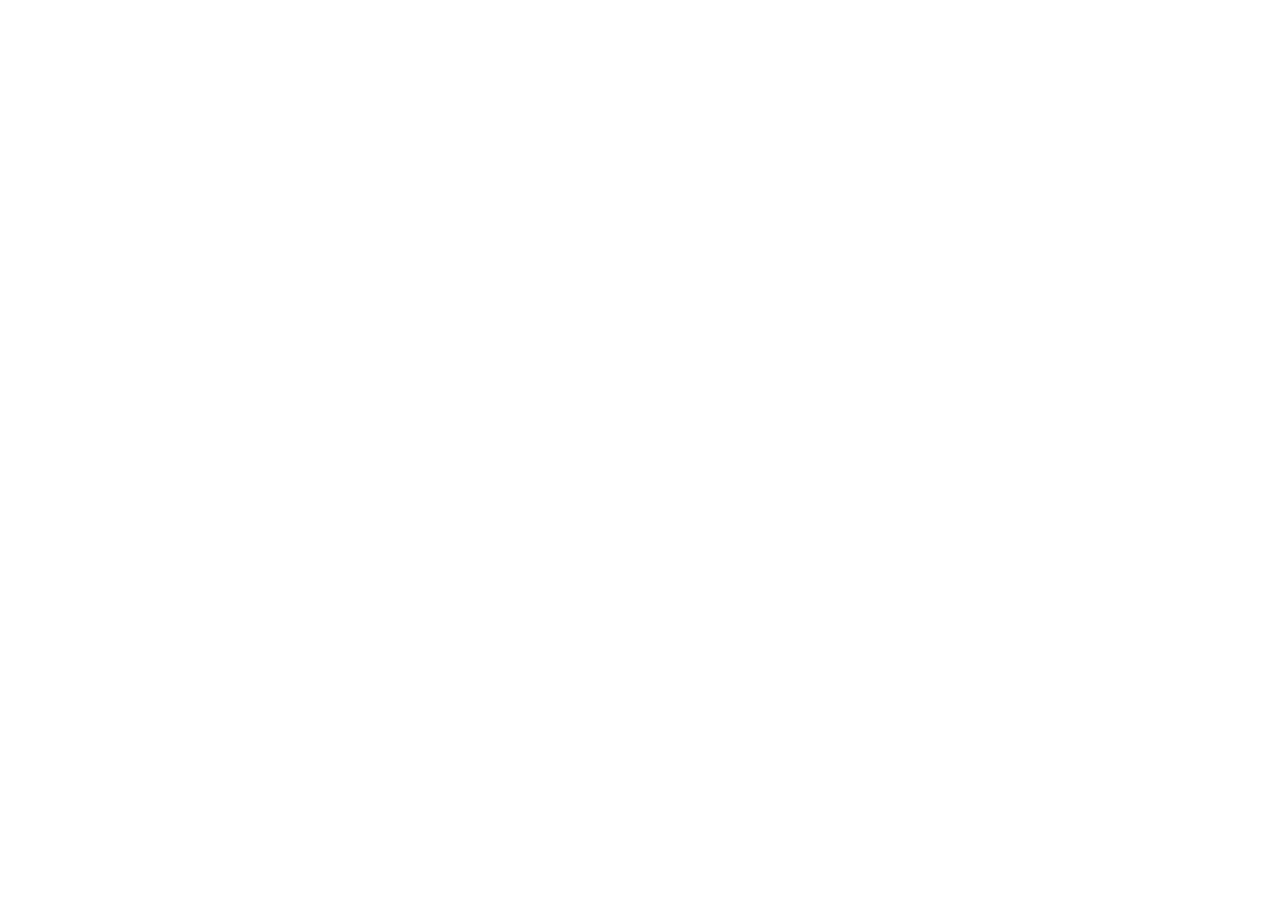
==== commit 72f3cd23: "feat(ui): apply authentic Pravo Hospital OS theme and OP registration styling" ====
--- a/ui_ux_deisgn/dashboard.html
+++ b/ui_ux_deisgn/dashboard.html
@@ -1,631 +1,2252 @@
-<!DOCTYPE html>
-<html lang="en">
+<html class="no-js" lang="">
+
 <head>
-<meta charset="UTF-8">
-<meta name="viewport" content="width=device-width, initial-scale=1">
-<title>Pravo Hospital OS — Dashboard</title>
-<link rel="preconnect" href="https://fonts.googleapis.com">
-<link rel="preconnect" href="https://fonts.gstatic.com" crossorigin>
-<link href="https://fonts.googleapis.com/css2?family=Inter:wght@400;500;600;700;800&family=Sora:wght@600;700;800&display=swap" rel="stylesheet">
-<style>
-  *{box-sizing:border-box}
-  html{color-scheme:light}
-  body{margin:0;text-align:left;background:#f7f2ec;font-family:'Inter',system-ui,-apple-system,Segoe UI,Roboto,sans-serif;color:#191919;-webkit-font-smoothing:antialiased}
-  :root{
-    --bg:#f7f2ec; --card:#ffffff; --ink:#191919; --muted:#67748e; --faint:#8a94ad;
-    --line:#e5e9f2; --line2:#f7f2ec;
-    --brand:#c66328; --brand2:#9e4f20; --teal:#c66328; --gold:#c6a15b; --rose:#ff5470; --amber:#f59e0b;
-    --radius:18px; --shadow:0 1px 2px rgba(16,24,64,.06),0 12px 32px -12px rgba(16,24,64,.18);
-    --shadow-sm:0 1px 2px rgba(16,24,64,.07),0 8px 20px -10px rgba(16,24,64,.18);
-  }
-  button{font-family:inherit}
-  input,select{font-family:inherit}
-  a{color:inherit}
-
-  .bgGlow{position:fixed;inset:0;pointer-events:none;z-index:0;
-    background:
-      radial-gradient(700px 380px at 18% -8%, rgba(198,99,40,.12), transparent 60%),
-      radial-gradient(600px 420px at 88% 0%, rgba(198,99,40,.12), transparent 60%),
-      radial-gradient(900px 600px at 50% 110%, rgba(198,161,91,.10), transparent 60%);}
-  .bgGrid{position:fixed;inset:0;z-index:0;pointer-events:none;opacity:.5;
-    background-image:linear-gradient(rgba(15,30,60,.045) 1px,transparent 1px),linear-gradient(90deg,rgba(15,30,60,.045) 1px,transparent 1px);
-    background-size:28px 28px;mask-image:radial-gradient(90% 70% at 50% 0%,black 30%,transparent 100%);}
-  .app{position:relative;z-index:1;display:flex;min-height:100vh}
-
-  /* ===== Sidebar (matches OP Registration) ===== */
-  .sidebar{width:288px;flex:0 0 288px;background:linear-gradient(180deg,#191919 0%,#1c1c1c 55%,#191919 100%);color:#ebe8e3;display:flex;flex-direction:column;position:sticky;top:0;height:100vh;border-right:1px solid rgba(255,255,255,.08);overflow:hidden}
-  .sidebar::before{content:"";position:absolute;inset:0;background:radial-gradient(420px 220px at 20% 0%,rgba(198,99,40,.35),transparent 70%),radial-gradient(360px 260px at 90% 30%,rgba(198,99,40,.18),transparent 70%);pointer-events:none}
-  .sidebar::after{content:"";position:absolute;left:0;right:0;top:0;height:1px;background:linear-gradient(90deg,transparent,rgba(255,255,255,.45),transparent)}
-  .brandRow{display:flex;align-items:center;gap:12px;padding:18px 16px 14px;position:relative}
-  .brandLogo{height:42px;width:auto;max-width:196px;object-fit:contain;display:block}
-  .brandName b{display:block;font-size:15.5px;color:#fff;line-height:1.05}
-  .brandName span{font-size:10px;letter-spacing:.28em;color:#a09a90;font-weight:700}
-  .sideSearch{margin:2px 14px 12px;position:relative}
-  .sideSearch input{width:100%;background:rgba(255,255,255,.07);border:1px solid rgba(255,255,255,.12);color:#e8eeff;border-radius:11px;padding:10px 52px 10px 34px;font-size:13px;outline:none}
-  .sideSearch input::placeholder{color:#8d8880}
-  .sideSearch input:focus{border-color:rgba(198,99,40,.7);box-shadow:0 0 0 3px rgba(198,99,40,.25)}
-  .sideSearch svg{position:absolute;left:10px;top:50%;transform:translateY(-50%)}
-  .kbd{position:absolute;right:8px;top:50%;transform:translateY(-50%);font-size:10.5px;color:#b5b0a6;background:rgba(255,255,255,.08);border:1px solid rgba(255,255,255,.12);padding:2px 6px;border-radius:6px}
-  .nav{flex:1;overflow:auto;padding:2px 10px 10px;position:relative;scrollbar-width:none;-ms-overflow-style:none}
-  .nav::-webkit-scrollbar{width:0;height:0}
-  .navSec{font-size:10px;letter-spacing:.22em;color:#8d8880;font-weight:800;padding:14px 10px 7px}
-  .navItem{display:flex;align-items:center;gap:11px;width:100%;text-align:left;background:transparent;border:0;color:#d6d2cb;padding:9px 10px;border-radius:11px;font-size:13.2px;font-weight:500;cursor:pointer;transition:.15s;text-decoration:none}
-  .navItem:hover{background:rgba(255,255,255,.06);color:#fff}
-  .navItem .chev{margin-left:auto;opacity:.5}
-  .navItem.active{background:linear-gradient(90deg,rgba(198,99,40,.95),rgba(198,99,40,.55));color:#fff;box-shadow:0 10px 22px -10px rgba(198,99,40,.8),inset 0 1px 0 rgba(255,255,255,.35)}
-  .countBadge{margin-left:auto;font-size:11px;font-weight:800;background:rgba(198,99,40,.18);color:#e0a989;border:1px solid rgba(198,99,40,.35);padding:1px 7px;border-radius:99px}
-  .sideFoot{padding:12px 14px 14px;border-top:1px solid rgba(255,255,255,.08);background:rgba(0,0,0,.18);position:relative}
-  .adminCard{display:flex;gap:10px;align-items:center;background:rgba(255,255,255,.07);border:1px solid rgba(255,255,255,.1);border-radius:14px;padding:10px}
-  .avatar{width:34px;height:34px;border-radius:11px;display:grid;place-items:center;font-weight:800;font-size:12px;color:#191919;background:linear-gradient(135deg,#ffe9b8,#c6a15b);flex:0 0 auto}
-  .avatar.teal{background:#9e4f20;color:#fff}
-  .adminCard b{display:block;font-size:12.5px;color:#fff}
-  .adminCard span{font-size:11px;color:#a09a90}
-  .sysStatus{display:flex;align-items:center;gap:8px;margin-top:10px;font-size:11px;color:#a09a90}
-  .pulse{width:8px;height:8px;border-radius:99px;background:#c66328;animation:pulse 2s infinite}
-  @keyframes pulse{70%{box-shadow:0 0 0 7px rgba(198,99,40,0)}100%{box-shadow:0 0 0 0 rgba(198,99,40,0)}}
-
-  /* ===== Main ===== */
-  .main{flex:1;min-width:0;display:flex;flex-direction:column}
-  .topbar{position:sticky;top:0;z-index:20;background:#fff;border-bottom:1px solid var(--line);color:#191919;display:flex;align-items:center;gap:14px;padding:11px 22px;box-shadow:none}
-  .crumb{display:flex;align-items:center;gap:12px}
-  .crumbIcon{width:34px;height:34px;border-radius:11px;background:#c66328;border:1px solid #9e4f20;color:#fff;display:grid;place-items:center;box-shadow:none}
-  .crumb b{font-size:14px;display:block;line-height:1.1;color:#191919}
-  .crumb small{color:#5b6a8a;font-size:11.5px}
-  .envPill{display:inline-flex;align-items:center;gap:6px;font-size:11px;font-weight:700;color:#9e4f20;background:#f8ece5;border:1px solid #eed0be;padding:3px 9px;border-radius:99px;margin-left:8px;vertical-align:middle}
-  .topActions{margin-left:auto;display:flex;align-items:center;gap:10px}
-  .iconBtn{width:34px;height:34px;border-radius:11px;border:1px solid var(--line);background:#fff;display:grid;place-items:center;cursor:pointer;color:#42506b;position:relative}
-  .iconBtn:hover{background:#f7ebdd;border-color:#dcc7a8;box-shadow:none}
-  .notifDot{position:absolute;top:7px;right:8px;width:8px;height:8px;border-radius:99px;background:#ff5470;border:2px solid #fff}
-  .userChip{display:flex;align-items:center;gap:10px;background:#fff;border:1px solid var(--line);color:#191919;border-radius:13px;padding:5px 10px 5px 5px;cursor:pointer}
-  .userChip .avatar{width:30px;height:30px;border-radius:9px}
-  .userChip b{font-size:12.5px;display:block;line-height:1.1;color:#191919}
-  .userChip small{font-size:11px;color:#5b6a8a}
-  .hamburger{display:none}
-
-  .page{padding:22px 26px 46px;max-width:1360px;width:100%;margin:0 auto}
-  .tabsRow{display:flex;align-items:center;gap:10px;margin:2px 0 14px}
-  .miniTab{display:inline-flex;align-items:center;gap:8px;font-size:12px;font-weight:700;color:var(--brand2);background:#fff;border:1px solid var(--line);padding:7px 12px;border-radius:11px;box-shadow:var(--shadow-sm)}
-  .miniTab i{width:20px;height:20px;border-radius:7px;background:#f9ede1;display:grid;place-items:center;font-style:normal}
-  .splitBtn{margin-left:auto;display:inline-flex;align-items:center;gap:8px;font-size:12.5px;font-weight:600;color:#42506b;background:#fff;border:1px solid var(--line);border-radius:11px;padding:8px 12px;cursor:pointer;text-decoration:none}
-  .splitBtn:hover{border-color:#dcc7a8}
-
-  .hero{background:linear-gradient(180deg,#ffffff 0%,#fdf8f2 100%);border:1px solid var(--line);border-radius:20px;box-shadow:var(--shadow);overflow:hidden;position:relative}
-  .hero::before{content:"";position:absolute;inset:0 0 auto 0;height:3px;background:linear-gradient(90deg,#c66328,#c66328,#c6a15b,#c66328);background-size:200% 100%;animation:slide 8s linear infinite}
-  @keyframes slide{to{background-position:200% 0}}
-  .heroTop{padding:22px 24px 18px;display:flex;gap:18px;flex-wrap:wrap;align-items:flex-end}
-  .heroTitle h1{margin:0;font-family:'Sora';font-size:21px;letter-spacing:-.02em}
-  .heroTitle h1 .gold{background:linear-gradient(90deg,#9a7a2e,#d8b96a);-webkit-background-clip:text;background-clip:text;color:transparent}
-  .heroTitle p{margin:6px 0 0;color:var(--muted);font-size:12.8px;display:flex;gap:8px;align-items:center;flex-wrap:wrap}
-  .scopePill{font-size:11px;font-weight:800;color:#fff;background:linear-gradient(90deg,#c66328,#d07f4e);padding:3px 9px;border-radius:99px}
-  .dateBar{margin-left:auto;display:flex;gap:10px;align-items:flex-end;flex-wrap:wrap}
-  .dateField label{display:block;font-size:10px;font-weight:800;letter-spacing:.14em;color:var(--faint);margin-bottom:6px}
-  .dateField input{border:1.5px solid #e7d6c2;background:#fdf8f2;border-radius:12px;padding:9px 11px;font-size:13px;color:var(--ink);outline:none}
-  .dateField input:focus{border-color:var(--brand);box-shadow:0 0 0 4px rgba(198,99,40,.12);background:#fff}
-  .presets{display:flex;gap:6px;background:#f8f0e8;border:1px solid var(--line);border-radius:12px;padding:4px}
-  .presets button{border:0;background:transparent;border-radius:9px;padding:8px 12px;font-size:12.5px;font-weight:700;color:#5b6a8a;cursor:pointer}
-  .presets button.on{background:#191919;color:#fff;box-shadow:0 6px 14px -6px rgba(10,19,48,.6)}
-  .btnPrimary{border:0;border-radius:12px;padding:11px 16px;font-size:13px;font-weight:700;cursor:pointer;display:inline-flex;align-items:center;gap:8px;background:linear-gradient(135deg,#c66328,#9e4f20);color:#fff;box-shadow:0 12px 22px -10px rgba(198,99,40,.7),inset 0 1px 0 rgba(255,255,255,.35)}
-  .btnPrimary:hover{transform:translateY(-1px)}
-  .btnGhost{background:#fff;border:1.5px solid var(--line);color:#33415e;border-radius:12px;padding:10px 14px;font-size:13px;font-weight:700;cursor:pointer;display:inline-flex;align-items:center;gap:8px}
-  .btnGhost:hover{border-color:#d3bda0}
-
-  /* KPI cards */
-  .kpis{display:grid;grid-template-columns:repeat(6,1fr);gap:12px;margin-top:16px}
-  .kpi{background:var(--card);border:1px solid var(--line);border-radius:16px;box-shadow:var(--shadow-sm);padding:14px;position:relative;overflow:hidden;transition:.15s}
-  .kpi:hover{transform:translateY(-2px);box-shadow:var(--shadow)}
-  .kpi::after{content:"";position:absolute;left:0;right:0;top:0;height:3px;background:var(--accent,#c66328);opacity:.9}
-  .kpiTop{display:flex;align-items:center;gap:8px}
-  .kpiIcon{width:30px;height:30px;border-radius:10px;display:grid;place-items:center;background:var(--soft,#f9ede1);color:var(--accent,#c66328)}
-  .kpi small{font-size:10.5px;font-weight:800;letter-spacing:.08em;color:var(--muted)}
-  .kpi .val{font-family:'Sora';font-size:21px;margin:8px 0 2px;letter-spacing:-.02em}
-  .kpi .val.alert{color:var(--rose)}
-  .delta{font-size:11px;font-weight:800;padding:2px 8px;border-radius:99px;background:#f8ece5;color:#9e4f20}
-  .delta.down{background:#ffeef1;color:#d33a5c}
-  .delta.flat{background:#f8f0e8;color:#5b6a8a}
-  .kpi canvas{width:100%;height:34px;display:block;margin-top:8px}
-  .kpiFoot{font-size:11px;color:var(--faint);margin-top:4px}
-
-  /* Charts */
-  .charts{display:grid;grid-template-columns:1.6fr 1fr;gap:14px;margin-top:14px}
-  .card{background:var(--card);border:1px solid var(--line);border-radius:var(--radius);box-shadow:var(--shadow)}
-  .cardHead{display:flex;align-items:center;gap:10px;padding:16px 18px 0}
-  .cardHead b{font-size:14px}
-  .cardHead small{display:block;font-size:11.5px;color:var(--muted);font-weight:500}
-  .cardHead .spacer{margin-left:auto;display:flex;gap:8px;align-items:center}
-  .legendDot{display:inline-flex;align-items:center;gap:6px;font-size:11.5px;color:var(--muted);font-weight:600}
-  .legendDot i{width:9px;height:9px;border-radius:99px;display:inline-block}
-  .chartBox{padding:8px 12px 14px;position:relative}
-  #trendCanvas{width:100%;height:260px;display:block}
-  .tooltip{position:absolute;pointer-events:none;background:#191919;color:#fff;font-size:11.5px;font-weight:600;border-radius:10px;padding:7px 10px;box-shadow:0 10px 24px -8px rgba(0,0,0,.5);opacity:0;transition:.12s;white-space:nowrap;z-index:5}
-  .donutWrap{display:flex;gap:14px;align-items:center;padding:6px 18px 18px}
-  #donutCanvas{width:168px;height:168px;flex:0 0 auto}
-  .donutLegend{flex:1;display:flex;flex-direction:column;gap:9px;min-width:0}
-  .donutLegend .row{display:flex;align-items:center;gap:9px;font-size:12.5px}
-  .donutLegend .row i{width:10px;height:10px;border-radius:4px;flex:0 0 auto}
-  .donutLegend .row b{margin-left:auto;font-family:'Sora'}
-  .donutBar{height:6px;border-radius:99px;background:#f8f0e8;overflow:hidden;margin-top:12px}
-  .donutBar i{display:block;height:100%;border-radius:99px;background:linear-gradient(90deg,#c66328,#c66328,#c6a15b)}
-  .emptyNote{position:absolute;inset:40px 18px 18px;display:grid;place-items:center;color:var(--faint);font-size:12.5px;background:repeating-linear-gradient(45deg,transparent 0 10px,rgba(15,30,60,.02) 10px 20px);border-radius:12px}
-
-  /* Table + bottom */
-  .tableCard{margin-top:14px;overflow:hidden}
-  .tableTools{display:flex;gap:10px;align-items:center;padding:14px 18px;border-bottom:1px solid var(--line2);flex-wrap:wrap}
-  .tableTools b{font-size:14px}
-  .tableTools small{font-size:11.5px;color:var(--muted)}
-  .searchBox{margin-left:auto;position:relative}
-  .searchBox input{border:1.5px solid #e7d6c2;background:#fdf8f2;border-radius:11px;padding:9px 12px 9px 32px;font-size:12.8px;outline:none;width:230px}
-  .searchBox input:focus{border-color:var(--brand);background:#fff;box-shadow:0 0 0 4px rgba(198,99,40,.12)}
-  .searchBox svg{position:absolute;left:10px;top:50%;transform:translateY(-50%)}
-  table{width:100%;border-collapse:collapse;font-size:13px}
-  thead th{text-align:left;font-size:10.5px;letter-spacing:.12em;color:var(--faint);font-weight:800;padding:11px 18px;background:#fdf8f2;border-bottom:1px solid var(--line2);cursor:pointer;user-select:none;white-space:nowrap}
-  tbody td{padding:13px 18px;border-bottom:1px solid var(--line2)}
-  tbody tr:last-child td{border-bottom:0}
-  tbody tr{transition:.12s}
-  tbody tr:hover{background:#f7faff}
-  .branchCell b{display:block;font-size:13px}
-  .branchCell span{font-size:11px;color:var(--muted)}
-  .num{font-family:'Sora';font-weight:700}
-  .occBar{height:6px;border-radius:99px;background:#f8f0e8;overflow:hidden;margin-top:6px;min-width:110px}
-  .occBar i{display:block;height:100%;border-radius:99px}
-  .statusChip{font-size:11px;font-weight:800;padding:3px 10px;border-radius:99px;background:#f8ece5;color:#9e4f20;border:1px solid #eed0be}
-  .statusChip.dim{background:#f8f0e8;color:#5b6a8a;border-color:#dde3f0}
-  tfoot td{padding:13px 18px;background:#191919;color:#fff;font-size:13px}
-  tfoot .num{color:#fff}
-  .bottom{display:grid;grid-template-columns:1fr 1fr 1fr;gap:14px;margin-top:14px}
-  .pad{padding:16px 18px}
-  .pad h4{margin:0 0 4px;font-size:13.5px}
-  .pad p.sub{margin:0 0 12px;font-size:12px;color:var(--muted)}
-  .alertRow{display:flex;gap:11px;align-items:flex-start;padding:10px;border:1.5px solid var(--line);border-radius:13px;margin-bottom:9px;background:#fdf8f2}
-  .alertRow.crit{border-color:#ffd3db;background:#fff7f8}
-  .alertIco{width:32px;height:32px;border-radius:10px;display:grid;place-items:center;flex:0 0 auto;background:#f9ede1}
-  .alertRow.crit .alertIco{background:#ffe3e8}
-  .alertRow b{font-size:12.8px;display:block}
-  .alertRow span{font-size:11.8px;color:var(--muted)}
-  .alertRow button{margin-left:auto;flex:0 0 auto;border:1px solid var(--line);background:#fff;border-radius:9px;font-size:11.5px;font-weight:700;padding:6px 10px;cursor:pointer;color:var(--brand2)}
-  .wardRow{display:flex;align-items:center;gap:10px;font-size:12.5px;margin-bottom:11px}
-  .wardRow b{width:118px;font-weight:600}
-  .wardRow .track{flex:1;height:8px;border-radius:99px;background:#f8f0e8;overflow:hidden}
-  .wardRow .track i{display:block;height:100%;border-radius:99px}
-  .wardRow span{width:44px;text-align:right;font-family:'Sora';font-weight:700}
-  .payRow{display:flex;justify-content:space-between;font-size:12.8px;padding:9px 0;border-bottom:1px dashed #e7ebf5}
-  .payRow:last-child{border:0}
-  .payRow span{color:var(--muted)}
-
-  .toastWrap{position:fixed;right:18px;bottom:18px;z-index:60;display:flex;flex-direction:column;gap:10px}
-  .toast{background:#191919;color:#e8eeff;border:1px solid rgba(255,255,255,.14);border-radius:14px;padding:12px 14px;min-width:300px;max-width:360px;box-shadow:0 20px 40px -12px rgba(0,0,0,.4);display:flex;gap:11px;align-items:flex-start;animation:fade .2s ease}
-  .toast b{font-size:13px;display:block}
-  .toast span{font-size:12px;color:#b5b0a6}
-  .toast .ti{width:32px;height:32px;border-radius:10px;display:grid;place-items:center;flex:0 0 auto;background:linear-gradient(135deg,#c66328,#c66328);color:#fff}
-  @keyframes fade{from{opacity:0;transform:translateY(6px)}to{opacity:1;transform:none}}
-
-  @media(max-width:1200px){.kpis{grid-template-columns:repeat(3,1fr)}.charts{grid-template-columns:1fr}.bottom{grid-template-columns:1fr 1fr}}
-  @media(max-width:1120px){
-    .sidebar{width:84px;flex-basis:84px}
-    .sidebar .brandName,.sidebar .sideSearch,.sidebar .navSec,.sidebar .navItem span.lbl,.sidebar .navItem .chev,.sidebar .countBadge,.sidebar .adminCard div,.sidebar .sysStatus{display:none}
-    .navItem{justify-content:center;padding:11px}
-    .brandRow{justify-content:center}
-    .brandLogo{height:32px;max-width:60px;object-fit:cover;object-position:left center}
-    .adminCard{justify-content:center}
-  }
-  @media(max-width:760px){
-    .page{padding:14px 12px 30px}
-    .topbar{padding:10px 12px}
-    .userChip div{display:none}
-    .kpis{grid-template-columns:1fr 1fr}
-    .bottom{grid-template-columns:1fr}
-    .heroTop{padding:16px}
-    .dateBar{width:100%}
-    .sidebar{position:fixed;z-index:50;left:0;top:0;transform:translateX(-110%);transition:.25s;width:288px;flex-basis:288px}
-    .sidebar.open{transform:none}
-    .sidebar.open .brandName,.sidebar.open .sideSearch,.sidebar.open .navSec,.sidebar.open .navItem span.lbl,.sidebar.open .adminCard div,.sidebar.open .sysStatus{display:block}
-    .sidebar.open .navItem{justify-content:flex-start}
-    .hamburger{display:grid}
-    table{display:block;overflow-x:auto}
-  }
-</style>
+  <meta charset="utf-8">
+  <meta http-equiv="x-ua-compatible" content="ie=edge">
+  <title>Pravo Hospital OS — Dashboard</title>
+  <meta name="description" content="Elite premium OP Registration dashboard UI — New Patient Registration.">
+  <meta id="viewportMetaEl" name="viewport"
+    content="width=device-width, initial-scale=1, interactive-widget=resizes-content">
+  <link rel="apple-touch-icon" href="/apple-touch-icon.png">
+  <link rel="icon" type="image/png" href="/apple-touch-icon.png" sizes="180x180">
+  <link rel="icon" type="image/png" href="/favicon-32x32-white-bg.png" sizes="32x32">
+  <link rel="icon" type="image/png" href="/favicon-16x16-white-bg.png" sizes="16x16">
+  <link rel="manifest" href="/api/generatorAppManifest?name=vaaltic">
+  <meta name="apple-mobile-web-app-title" content="Pravo OS">
+  <script type="text/javascript" async="" src="https://www.google-analytics.com/analytics.js"></script>
+  <script type="text/javascript" async=""
+    src="https://www.googletagmanager.com/gtag/js?id=UA-36798824-24&amp;cx=c&amp;gtm=4e6bb1"></script>
+  <script>Object.defineProperty(window, "generatorPagePath", { get: () => location.pathname.replace(/\/$/, ""), configurable: !0 }), window.isRunningAsInstalledApp = function () { const mm = q => window.matchMedia(q).matches === !0; return mm("(display-mode: minimal-ui)") || mm("(display-mode: window-controls-overlay)") || mm("(display-mode: fullscreen)") || mm("(display-mode: standalone)") || !!window.navigator.standalone }, window.appInstallPromptEvent = null, window.addEventListener("beforeinstallprompt", event => { event.preventDefault(), window.appInstallPromptEvent = event, event.userChoice.then(() => { window.appInstallPromptEvent === event && (window.appInstallPromptEvent = null) }) }), window.addEventListener("appinstalled", () => { window.appInstallPromptEvent = null }), location.pathname.length > 1 && location.pathname.endsWith("/") && !window.isRunningAsInstalledApp() && location.replace(window.generatorPagePath + location.search + location.hash);</script>
+
+  <meta property="og:type" content="website">
+  <meta property="og:image" content="">
+  <meta name="color-scheme" content="dark light">
+  <link rel="preconnect" href="https://d1751225aff1d55228b43ac30345fdc1.perchance.org">
+  <link rel="prefetch" href="https://perchance.org/lib/perchance-engine-491bf81418aa4b69.js" as="script"
+    crossorigin="anonymous">
+  <meta id="src-preload-keys" data-high="" data-low="">
+  <script>{ const keys = document.getElementById("src-preload-keys").dataset; if ((keys.high || keys.low) && !navigator.connection?.saveData) { const warm = (list, priority) => { for (const key of list.split(" ")) key && fetch("https://user.uploads.dev/file/" + key, { mode: "cors", credentials: "omit", priority }).then(response => response.body && response.body.pipeTo(new WritableStream)).catch(() => { }) }; warm(keys.high, "high"), warm(keys.low, "low") } }</script>
+
+
+  <script>/*! Split.js - v1.6.5 */(function (e, t) { typeof exports == "object" && typeof module < "u" ? module.exports = t() : typeof define == "function" && define.amd ? define(t) : (e = typeof globalThis < "u" ? globalThis : e || self).Split = t() })(this, function () { "use strict"; var e = typeof window < "u" ? window : null, t = e === null, n = t ? void 0 : e.document, i = function () { return !1 }, r = t ? "calc" : ["", "-webkit-", "-moz-", "-o-"].filter(function (e2) { var t2 = n.createElement("div"); return t2.style.cssText = "width:" + e2 + "calc(9px)", !!t2.style.length }).shift() + "calc", s = function (e2) { return typeof e2 == "string" || e2 instanceof String }, o = function (e2) { if (s(e2)) { var t2 = n.querySelector(e2); if (!t2) throw new Error("Selector " + e2 + " did not match a DOM element"); return t2 } return e2 }, a = function (e2, t2, n2) { var i2 = e2[t2]; return i2 !== void 0 ? i2 : n2 }, u = function (e2, t2, n2, i2) { if (t2) { if (i2 === "end") return 0; if (i2 === "center") return e2 / 2 } else if (n2) { if (i2 === "start") return 0; if (i2 === "center") return e2 / 2 } return e2 }, l = function (e2, t2) { var i2 = n.createElement("div"); return i2.className = "gutter gutter-" + t2, i2 }, c = function (e2, t2, n2) { var i2 = {}; return s(t2) ? i2[e2] = t2 : i2[e2] = r + "(" + t2 + "% - " + n2 + "px)", i2 }, h = function (e2, t2) { var n2; return (n2 = {})[e2] = t2 + "px", n2 }; return function (r2, s2) { if (s2 === void 0 && (s2 = {}), t) return {}; var f, d, v, m, g, p, y = r2; Array.from && (y = Array.from(y)); var z = o(y[0]).parentNode, S = getComputedStyle ? getComputedStyle(z) : null, b = S ? S.flexDirection : null, E = a(s2, "sizes") || y.map(function () { return 100 / y.length }), _ = a(s2, "minSize", 100), L = Array.isArray(_) ? _ : y.map(function () { return _ }), w = a(s2, "maxSize", 1 / 0), x = Array.isArray(w) ? w : y.map(function () { return w }), O = a(s2, "expandToMin", !1), A = a(s2, "gutterSize", 10), k = a(s2, "gutterAlign", "center"), C = a(s2, "snapOffset", 30), M = Array.isArray(C) ? C : y.map(function () { return C }), U = a(s2, "dragInterval", 1), D = a(s2, "direction", "horizontal"), B = a(s2, "cursor", D === "horizontal" ? "col-resize" : "row-resize"), T = a(s2, "gutter", l), j = a(s2, "elementStyle", c), F = a(s2, "gutterStyle", h); function R(e2, t2, n2, i2) { var r3 = j(f, t2, n2, i2); Object.keys(r3).forEach(function (t3) { e2.style[t3] = r3[t3] }) } function N() { return p.map(function (e2) { return e2.size }) } function q(e2) { return "touches" in e2 ? e2.touches[0][d] : e2[d] } function H(e2) { var t2 = p[this.a], n2 = p[this.b], i2 = t2.size + n2.size; t2.size = e2 / this.size * i2, n2.size = i2 - e2 / this.size * i2, R(t2.element, t2.size, this._b, t2.i), R(n2.element, n2.size, this._c, n2.i) } function I(e2) { var t2, n2 = p[this.a], r3 = p[this.b]; this.dragging && (t2 = q(e2) - this.start + (this._b - this.dragOffset), U > 1 && (t2 = Math.round(t2 / U) * U), t2 <= n2.minSize + n2.snapOffset + this._b ? t2 = n2.minSize + this._b : t2 >= this.size - (r3.minSize + r3.snapOffset + this._c) && (t2 = this.size - (r3.minSize + this._c)), t2 >= n2.maxSize - n2.snapOffset + this._b ? t2 = n2.maxSize + this._b : t2 <= this.size - (r3.maxSize - r3.snapOffset + this._c) && (t2 = this.size - (r3.maxSize + this._c)), H.call(this, t2), a(s2, "onDrag", i)(N())) } function W() { var e2 = p[this.a].element, t2 = p[this.b].element, n2 = e2.getBoundingClientRect(), i2 = t2.getBoundingClientRect(); this.size = n2[f] + i2[f] + this._b + this._c, this.start = n2[v], this.end = n2[m] } function X(e2) { var t2 = function (e3) { if (!getComputedStyle) return null; var t3 = getComputedStyle(e3); if (!t3) return null; var n3 = e3[g]; return n3 === 0 ? null : n3 -= D === "horizontal" ? parseFloat(t3.paddingLeft) + parseFloat(t3.paddingRight) : parseFloat(t3.paddingTop) + parseFloat(t3.paddingBottom) }(z); if (t2 === null || L.reduce(function (e3, t3) { return e3 + t3 }, 0) > t2) return e2; var n2 = 0, i2 = [], r3 = e2.map(function (r4, s3) { var o2 = t2 * r4 / 100, a2 = u(A, s3 === 0, s3 === e2.length - 1, k), l2 = L[s3] + a2; return o2 < l2 ? (n2 += l2 - o2, i2.push(0), l2) : (i2.push(o2 - l2), o2) }); return n2 === 0 ? e2 : r3.map(function (e3, r4) { var s3 = e3; if (n2 > 0 && i2[r4] - n2 > 0) { var o2 = Math.min(n2, i2[r4] - n2); n2 -= o2, s3 = e3 - o2 } return s3 / t2 * 100 }) } function Y() { var t2 = p[this.a].element, r3 = p[this.b].element; this.dragging && a(s2, "onDragEnd", i)(N()), this.dragging = !1, e.removeEventListener("mouseup", this.stop), e.removeEventListener("touchend", this.stop), e.removeEventListener("touchcancel", this.stop), e.removeEventListener("mousemove", this.move), e.removeEventListener("touchmove", this.move), this.stop = null, this.move = null, t2.removeEventListener("selectstart", i), t2.removeEventListener("dragstart", i), r3.removeEventListener("selectstart", i), r3.removeEventListener("dragstart", i), t2.style.userSelect = "", t2.style.webkitUserSelect = "", t2.style.MozUserSelect = "", t2.style.pointerEvents = "", r3.style.userSelect = "", r3.style.webkitUserSelect = "", r3.style.MozUserSelect = "", r3.style.pointerEvents = "", this.gutter.style.cursor = "", this.parent.style.cursor = "", n.body.style.cursor = "" } function G(t2) { if (!("button" in t2) || t2.button === 0) { var r3 = p[this.a].element, o2 = p[this.b].element; this.dragging || a(s2, "onDragStart", i)(N()), t2.preventDefault(), this.dragging = !0, this.move = I.bind(this), this.stop = Y.bind(this), e.addEventListener("mouseup", this.stop), e.addEventListener("touchend", this.stop), e.addEventListener("touchcancel", this.stop), e.addEventListener("mousemove", this.move), e.addEventListener("touchmove", this.move), r3.addEventListener("selectstart", i), r3.addEventListener("dragstart", i), o2.addEventListener("selectstart", i), o2.addEventListener("dragstart", i), r3.style.userSelect = "none", r3.style.webkitUserSelect = "none", r3.style.MozUserSelect = "none", r3.style.pointerEvents = "none", o2.style.userSelect = "none", o2.style.webkitUserSelect = "none", o2.style.MozUserSelect = "none", o2.style.pointerEvents = "none", this.gutter.style.cursor = B, this.parent.style.cursor = B, n.body.style.cursor = B, W.call(this), this.dragOffset = q(t2) - this.end } } D === "horizontal" ? (f = "width", d = "clientX", v = "left", m = "right", g = "clientWidth") : D === "vertical" && (f = "height", d = "clientY", v = "top", m = "bottom", g = "clientHeight"), E = X(E); var J = []; function K(e2) { var t2 = e2.i === J.length, n2 = t2 ? J[e2.i - 1] : J[e2.i]; W.call(n2); var i2 = t2 ? n2.size - e2.minSize - n2._c : e2.minSize + n2._b; H.call(n2, i2) } return (p = y.map(function (e2, t2) { var n2, i2 = { element: o(e2), size: E[t2], minSize: L[t2], maxSize: x[t2], snapOffset: M[t2], i: t2 }; if (t2 > 0 && ((n2 = { a: t2 - 1, b: t2, dragging: !1, direction: D, parent: z })._b = u(A, t2 - 1 == 0, !1, k), n2._c = u(A, !1, t2 === y.length - 1, k), b === "row-reverse" || b === "column-reverse")) { var r3 = n2.a; n2.a = n2.b, n2.b = r3 } if (t2 > 0) { var s3 = T(t2, D, i2.element); (function (e3, t3, n3) { var i3 = F(f, t3, n3); Object.keys(i3).forEach(function (t4) { e3.style[t4] = i3[t4] }) })(s3, A, t2), n2._a = G.bind(n2), s3.addEventListener("mousedown", n2._a), s3.addEventListener("touchstart", n2._a), z.insertBefore(s3, i2.element), n2.gutter = s3 } return R(i2.element, i2.size, u(A, t2 === 0, t2 === y.length - 1, k), t2), t2 > 0 && J.push(n2), i2 })).forEach(function (e2) { var t2 = e2.element.getBoundingClientRect()[f]; t2 < e2.minSize && (O ? K(e2) : e2.minSize = t2) }), { setSizes: function (e2) { var t2 = X(e2); t2.forEach(function (e3, n2) { if (n2 > 0) { var i2 = J[n2 - 1], r3 = p[i2.a], s3 = p[i2.b]; r3.size = t2[n2 - 1], s3.size = e3, R(r3.element, r3.size, i2._b, r3.i), R(s3.element, s3.size, i2._c, s3.i) } }) }, getSizes: N, collapse: function (e2) { K(p[e2]) }, destroy: function (e2, t2) { J.forEach(function (n2) { if (t2 !== !0 ? n2.parent.removeChild(n2.gutter) : (n2.gutter.removeEventListener("mousedown", n2._a), n2.gutter.removeEventListener("touchstart", n2._a)), e2 !== !0) { var i2 = j(f, n2.a.size, n2._b); Object.keys(i2).forEach(function (e3) { p[n2.a].element.style[e3] = "", p[n2.b].element.style[e3] = "" }) } }) }, parent: z, pairs: J } } });</script>
+  <style>
+    :root {
+      --menu-bar-height: 26px
+    }
+
+    .editor-pane-loading {
+      position: absolute;
+      inset: 0;
+      z-index: 15;
+      display: none;
+      align-items: center;
+      justify-content: center;
+      background: light-dark(#f6f6f6, #17191d);
+      color: light-dark(#555, #bbb);
+      font: 13px system-ui, sans-serif
+    }
+
+    #editorEl[data-edit-state=loading] .editor-pane-loading {
+      display: flex
+    }
+
+    #editorEl[data-edit-state=error] .editor-pane-loading {
+      display: flex;
+      color: #b00020
+    }
+
+    #editorEl [data-label]:before {
+      content: attr(data-label)
+    }
+
+    #editorEl [data-label-after]:after {
+      content: attr(data-label-after)
+    }
+
+    #perchanceConsoleEl .console {
+      font-size: 1em;
+      font-family: inherit;
+      border: none;
+      outline: none;
+      padding: 0;
+      margin: 0;
+      box-sizing: border-box
+    }
+
+    #perchanceConsoleEl #console-input {
+      background: #eee;
+      width: 100%;
+      height: 20px;
+      padding-left: .3em
+    }
+
+    #perchanceConsoleEl #console-output {
+      flex-grow: 1;
+      width: 100%;
+      border: none
+    }
+
+    #e {
+      border-right: none !important;
+      border-top: none !important;
+      height: 100%
+    }
+
+    #b {
+      width: 100%
+    }
+
+    #output {
+      background: #fff
+    }
+
+    @media (prefers-color-scheme:dark) {
+      #output {
+        background: #121212
+      }
+    }
+  </style>
+  <script>Array.prototype.at || window.addEventListener("error", function (message, url, linenumber) { console.warn(`JavaScript error: ${message} on line ${linenumber} for ${url}`, message, url, linenumber) });</script>
+  <script>window.generatorLastSaveTime = +"1794652053539";</script>
+  <script>window.generatorSaveCount = +"4" || 0, window.generatorSaveCountKnown = /^\d+$/.test("4"), window.generatorEditorPayloadRevision = +"7" || 0;</script>
+  <script>if (window.__editPerfMark = function (name) { try { performance.mark(name) } catch { } }, window.__generatorPageDataSchema = 2, window.__fetchEditDataWithTimeout = function (url, options, timeoutMs) { let controller = new AbortController, timer = setTimeout(() => controller.abort(), timeoutMs); return fetch(url, { ...options || {}, signal: controller.signal }).finally(() => clearTimeout(timer)) }, window.__fetchFullGeneratorData = () => window.__fetchEditDataWithTimeout("/api/getGeneratorPageData", { method: "POST", headers: { "Content-Type": "application/json" }, body: JSON.stringify({ generatorName: window.generatorPagePath.slice(1).trim() }), cache: "no-store" }, 2e4).then(r => { if (!r.ok) throw new Error("authoritative source request returned " + r.status); return r.json() }), window.__editDataToken = function (time, count, payloadRevision) { return String(Number(time) || 0) + "-" + String(Number(count) || 0) + "-" + String(Number(payloadRevision) || 0) + "-" + window.__generatorPageDataSchema }, window.__fetchVersionedGeneratorData = function (time, count, payloadRevision) { let name = window.generatorPagePath.slice(1).trim(); return window.__fetchEditDataWithTimeout("/api/generatorPageData/" + encodeURIComponent(name) + "/" + window.__editDataToken(time, count, payloadRevision), {}, 2e4).then(r => { if (!r.ok) throw Object.assign(new Error("versioned source request returned " + r.status), { status: r.status }); return r.json() }) }, window.__fetchGeneratorDataVersion = function () { let name = window.generatorPagePath.slice(1).trim(); return window.__fetchEditDataWithTimeout("/api/generatorPageDataVersion/" + encodeURIComponent(name), { cache: "no-store" }, 1e4).then(r => { if (!r.ok) throw new Error("source version request returned " + r.status); return r.json() }) }, window.__fetchGeneratorDependencies = function () { return fetch("/api/getGeneratorPageDependencies", { method: "POST", headers: { "Content-Type": "application/json" }, body: JSON.stringify({ generatorName: window.generatorPagePath.slice(1).trim() }), cache: "no-store" }).then(r => { if (!r.ok) throw new Error("dependency request returned " + r.status); return r.json() }) }, window.__startEditDataFetches = function () { window.__versionedGenDataFetchPromise || (window.__versionedGenDataFetchToken = window.__editDataToken(window.generatorLastSaveTime, window.generatorSaveCount, window.generatorEditorPayloadRevision), window.__versionedGenDataFetchPromise = window.__fetchVersionedGeneratorData(window.generatorLastSaveTime, window.generatorSaveCount, window.generatorEditorPayloadRevision), window.__versionedGenDataFetchPromise.catch(function () { })), window.__generatorDataVersionPromise || (window.__generatorDataVersionPromise = window.__fetchGeneratorDataVersion(), window.__generatorDataVersionPromise.catch(function () { })), window.__generatorDependenciesFetchPromise || (window.__generatorDependenciesFetchPromise = window.__fetchGeneratorDependencies(), window.__generatorDependenciesFetchPromise.catch(function () { })) }, window.__slimShell = !0, window.loadAppExtras = function () { if (window.__appExtrasPromise) return window.__appExtrasPromise; var src = "/lib/appExtras.js?v=0474b9e9ffb2ebdf6132ca30-d34980caf7f211b0-mw9l13jp-a3824c4c327f7bcdc416a8b7065c8e8af6d434474f337974dc2d74455aed42f9"; return window.__appExtrasPromise = new Promise(function (resolve, reject) { var inject = function () { var s = document.createElement("script"); s.src = src, s.onload = function () { window.__appExtrasLoaded ? resolve() : reject(new Error("appExtras.js evaluated but didn't finish initializing")) }, s.onerror = function () { window.__appExtrasPromise = null, reject(new Error("couldn't load appExtras.js (network problem?)")) }, document.head.appendChild(s) }; document.readyState === "loading" ? document.addEventListener("DOMContentLoaded", inject) : inject() }), window.__appExtrasPromise }, /^#edit($|:)/.test(window.location.hash)) { { let preload = document.createElement("link"); preload.rel = "preload", preload.as = "script", preload.href = "/lib/appExtras.js?v=0474b9e9ffb2ebdf6132ca30-d34980caf7f211b0-mw9l13jp-a3824c4c327f7bcdc416a8b7065c8e8af6d434474f337974dc2d74455aed42f9", document.head.appendChild(preload) } window.editorBundleImportPromise = import("/lib/editors.bundle.min.js?v=d34980caf7f211b0"), window.__startEditDataFetches(), window.loadAppExtras().catch(e => console.error(e)) } window.addEventListener("load", () => { let kick = () => { window.loadAppExtras().catch(() => { }) }; window.requestIdleCallback ? requestIdleCallback(kick, { timeout: 15 * 1e3 }) : setTimeout(kick, 3 * 1e3) }), setTimeout(() => { window.editorBundleImportPromise || (window.editorBundleImportPromise = import("/lib/editors.bundle.min.js?v=d34980caf7f211b0")) }, 20 * 1e3);</script>
+  <script>window.name = window.generatorPagePath, window.disableAds = () => { window.forceDisableAds = !0, window.adCtn?.querySelector(".ad-providers-ctn-el")?.remove() }, window.removeContentFacade = () => { window.dispatchEvent(new Event("removecontentfacade")), window.hideEditUi = !1, window.menuBar?.updateMenuButtonsDisplay?.() };</script>
+  <meta id="perch-dynamic-meta-flag" data-has-dynamic-meta-data="false">
+  <script>window.hasDynamicMetaData = document.querySelector("#perch-dynamic-meta-flag").dataset.hasDynamicMetaData === "true", window.metaDataIsLoadedPromise = new Promise(r => window.metaDataIsLoadedResolver = r), async function () { let params = new URLSearchParams(window.location.search); params.delete("pv_cacheBust"); let hasRelevantParams = [...params.keys()].some(name => name !== "__cacheBust" && name !== "__generatorName" && !name.startsWith("utm_")); if (!window.hasDynamicMetaData || !hasRelevantParams) { window.metaDataIsLoadedResolver(); return } try { let data = await fetch(`/api/getDynamicMetaData?__generatorName=${window.generatorPagePath.slice(1)}&${params}`, { signal: AbortSignal.timeout(1e4) }).then(r => r.json()); if (data && data.success && (data.forceDisableAds && (window.forceDisableAds = !0), document.querySelector("meta[name='description']").content = data.description, document.title = data.title, document.querySelector("meta[property='og:image']").content = data.image, data.robots)) { let robotsMeta = document.createElement("meta"); robotsMeta.name = "robots", robotsMeta.content = data.robots, document.head.append(robotsMeta) } } catch (e) { console.error(e) } finally { window.metaDataIsLoadedResolver() } }();</script>
+
+  <style>
+    :root div[style*="var"][style*="min-height"]:has([data-freestar-ad]),
+    :root .inset-x-0[x-data="adblockBanner()"],
+    :root #hero a[download="Unicore.zip"],
+    :root body>div[data-captcha-enable="true"]>div.cleanslate[id^="google-captcha-"]>div.captcha-box,
+    :root html>#__cf_challenge_host__,
+    :root html[data-scrapbook-source][data-scrapbook-create][data-scrapbook-title]>body.no-js>div.main-wrapper[role="main"]>div.main-content,
+    :root html>body.body>div.container>div.content>form>table.optoutForm,
+    :root html>body>div.container>form#unsubscribe-form[onsubmit="submitUnsubscribeForm(event)"],
+    :root html[lang]>body:not([class]):not([id]):not([style])>div.background-container>div.container>div.captcha-box,
+    :root #plcontent>#bw-cf-root,
+    :root body[data-m][style]>footer~#plcontent>#plgate,
+    :root div.grid[aria-hidden="true"]:not([id]):not([style])+main:not([class]):not([id]):not([style])~div[style="position: fixed; inset: 0px; z-index: 2147483647;"]:not([class]):not([id]),
+    :root html[data-page="macos-download"]>body[data-platform="macos"]>.app_wrap,
+    :root body>.main-wrapper>.main-content>.intro>.checkbox-window,
+    :root html>.cfmd-shadow-host,
+    :root .wp-singular>iframe[srcdoc][allowfullscreen][allow*="clipboard-write"][style*="2147483647"],
+    :root html>#nc-cover:not(body),
+    :root body>.cf-root,
+    :root .cjs-container>#checkbox-window,
+    :root .wp-singular>div[data-sm][style*="2147483647"]>iframe[style*="100%"][allow*="clipboard-write"],
+    :root #ipBar+.main,
+    :root #mainBtn[onclick="startVerify()"],
+    :root #turnstile[onclick="handleClick()"],
+    :root body>.page>.verify-row,
+    :root body>.page>#mainVerifyRow,
+    :root body.wp-singular>div[id$="-overlay"]>div[id$="-container"]>div[class*="-container"]>div[id$="-checkbox-window"],
+    :root html[lang]>body.ishome>div.adult+main.main,
+    :root .flex a[href^="https://s.smartfloralab.com/"],
+    :root div[data-ad-slot-name],
+    :root .post-template-default a[href^="https://go."][href*="/smartpop/"],
+    :root .container a[title="AI Jerk OFF"][href][target="_blank"],
+    :root body>#mdl-register.modal.anm-e.regnow,
+    :root .flex a[href^="http://adpostup.com/"],
+    :root #app-root~a[href][target="_blank"][style="position: fixed;top: 0;left: 0;width: 100%;height: 100%;display: block;z-index: 9999999;cursor: auto"],
+    :root #wrapper~a[href][target="_blank"][style="position: fixed;top: 0;left: 0;width: 100%;height: 100%;display: block;z-index: 9999999;cursor: auto"],
+    :root .header~div[style^="position:fixed;inset:0;z-index:2147483647;background:black;opacity:0.01;height:"],
+    :root #app a[href^="https://t.nettrck.store/"],
+    :root img[width="728"][height="90"],
+    :root button.btn[data-openuri*="/4/"],
+    :root #adbtm[onclick="badr();"],
+    :root a[href^="https://www.polybuzz.ai/"] img.responsive-image,
+    :root .kln>a[href^="https://www.polybuzz.ai/"],
+    :root html[lang][style^="--main-bg-color"]>body:not([class]):not([id])>div#container[style="visibility: visible;"]>div#banner[style="opacity:0"]~main:not([class]):not([id])>div#message,
+    :root #donate>a[href][style][onclick="thank_you()"][target="_blank"][rel="nofollow"],
+    :root .container a[href^="https://insensitiveshoweraudible.com/"],
+    :root .jwplayer~div[style="position:absolute;top:0;left:0;width: 100%;height: 100%;z-index:2147483647"],
+    :root iframe.lazyloaded[data-src^="https://rcm-fe.amazon-adsystem.com/"],
+    :root div[style^="position: fixed; inset: 0px; z-index: 2147483647; background: black; opacity: 0.01"],
+    :root .skel-layers-fixed a[href*=".com/smartpop/"],
+    :root [style^="position: fixed; inset: 0px; z-index: 2147483647; background-color: transparent; pointer-events: auto; cursor: auto; margin: 0px; padding: 0px; display: block;"],
+    :root body.glue-body>#cf-modal-overlay,
+    :root .ads-iframe:not([style="position: absolute; left: -10px; top: -10px;"]),
+    :root .ad-content:not(:empty),
+    :root div[style="position: fixed; display: block; width: 100%; height: 100%; inset: 0px; background-color: rgba(0, 0, 0, 0); z-index: 300000;"],
+    :root #weatherad:not(:empty),
+    :root #topbannerad:not(:empty),
+    :root #topBannerAd:not(:empty),
+    :root #ad_img:not(:empty),
+    :root #adContext:not(:empty),
+    :root .ad-300x250:not(.ads),
+    :root [data-ad-width]:not([style$="left: -10000px !important; top: -1000px !important;"]):not(.adsbygoogle),
+    :root .adunit:not(.text-ad),
+    :root .adslot_1:not(.text-ad),
+    :root #ads-footer:not([style^="position: absolute; left: -5000px"]),
+    :root a.tdn[href^="https://landing.brazzersnetwork.com/"],
+    :root #ads-1:not([style^="position: absolute; left: -5000px"]),
+    :root #adframe:not(frameset):not([style^="position: absolute; left: -5000px"]),
+    :root #ad_slot:not([style^="position: absolute; left: -5000px"]),
+    :root #ad_big:not([style^="position: absolute; left: -5000px"]),
+    :root #ad_area:not([style^="position: absolute; left: -5000px"]),
+    :root #ad_300:not([style^="position: absolute; left: -5000px"]),
+    :root a[dontfo=""][style$="position: absolute; z-index: 2147483647;"],
+    :root [href^="https://join.enjoyx.com/track/"],
+    :root a[href*=".click/?z="][href*="&n"],
+    :root [href^="//taghaugh.com/"],
+    :root div[class$="player-promo-col"],
+    :root [href^="https://www.safestcontentgate.com/"],
+    :root [href^="//cadsecs.com/"],
+    :root [href^="//mellowads.com/"],
+    :root .cjs-container>#verify-window,
+    :root [href^="https://fireads.online/"],
+    :root html[lang="vi"] .sspp-area,
+    :root html[lang="tr"]>body.has-footer-ad.has-pageskin-desktop a.pageskin-desktop-wrapper,
+    :root html[lang="tr"] #aa-wp .container-ads-adjustment,
+    :root body>a.visible[id][href][target="_blank"],
+    :root body>div[style="position: fixed; inset: 0px; z-index: 2147483647; background: transparent; cursor: pointer;"],
+    :root #videojs~div[style="position: absolute; top: 0px; left: 0px; width: 100%; height: 100%; z-index: 2147483646;"],
+    :root html>#bw-rc-host,
+    :root .close-btn4[onclick="closeAd4()"],
+    :root .close-btn3[onclick="closeAd3()"],
+    :root .close-btn[onclick="closeAd()"],
+    :root #go-to-top+div[id][class],
+    :root .bb~main#container .containerAds,
+    :root #midadd:not(:empty),
+    :root #adzerk:not(:empty),
+    :root #advert-header:not(:empty),
+    :root div.card>div#cbRow.checkbox-row[onclick="startVerify()"],
+    :root #tongkatlol~script[src^="/shrinke/js/"]~.main-content-box>div[style="width:100%;height:110px"],
+    :root body>div[style$="z-index: 2147483647; top: 0px; left: 0px; position: fixed; display: block;"],
+    :root html>body>div.container.m-p>#checkbox-window.checkbox-window,
+    :root .container a[href^="https://seduced.com"][href*="ref="],
+    :root #kt_player .fp-brand,
+    :root a[id][href="https://toolkitspro.com"][rel^="noopener noreferrer"],
+    :root #kt_player #ads_iframe,
+    :root .header-container a[href^="https://candyai.gg/"],
+    :root [src^="//dombnrs.com/"],
+    :root #kt_player~#sp-player,
+    :root [href^="https://klsdee.com/"],
+    :root [href^="//producebreed.com/"],
+    :root #modern-player-root~div[id^="custom-invisible-overlay-"][class^="custom-popup-overlay-"],
+    :root [href="//xxxrevpushclcdu.com/app.webp"],
+    :root [href^="https://adult.xyz/"],
+    :root .code-block a[href^="https://ewxerd.site/"],
+    :root [href^="https://popcash.net/"],
+    :root a[href^="http://www.poweredbyliquidfire.mobi/"],
+    :root [href^="https://t.mobtyb.com/"],
+    :root [data-lnguri*="vipbox"],
+    :root .reklama:not(.ads),
+    :root a[href^="https://syndication.exdynsrv.com/splash.php"],
+    :root [href*="/afu.php"],
+    :root span[id^="ezoic-pub-ad-placeholder-"],
+    :root ins.adsbygoogle[data-ad-slot],
+    :root ins.adsbygoogle[data-ad-client],
+    :root img[src^="https://s-img.adskeeper.com/"],
+    :root #download a[download="Unicore.zip"],
+    :root guj-ad,
+    :root body[data-clipboard-code]>.main-wrapper,
+    :root gpt-ad,
+    :root div#spot-holder.spot-holder[style="display: block;"],
+    :root div[ow-ad-unit-wrapper],
+    :root div[id^="zergnet-widget"],
+    :root html[lang]>body:not([class]):not([id]):not([style])>div.container>div.recaptcha-box,
+    :root div[id^="vuukle-ad-"],
+    :root div[id^="taboola-stream-"],
+    :root div[id^="sticky_ad_"],
+    :root div[id^="st"][style^="z-index: 999999999;"],
+    :root div[id^="rc-widget-"],
+    :root html>body>div.content>dl>dd.dd1>div.min_sider>form#form1[action="unsubscribe.php"],
+    :root div[id^="mrec-leaderboard-"],
+    :root div[id^="gpt_ad_"],
+    :root div[id^="ezoic-pub-ad-"],
+    :root .code-block a[target="_blank"][href^="https://"][href*=".com/"][href*="?key="],
+    :root div[id^="dfp-ad-"],
+    :root div[id^="crt-"][style],
+    :root div[id^="adspot-"],
+    :root a[onclick="openAuc();"],
+    :root ps-connatix-module,
+    :root div[id^="ad_position_"],
+    :root [data-ad-module]:not([style$="left: -10000px !important; top: -1000px !important;"]):not(.adsbygoogle),
+    :root a[id][href="https://chpadblock.com/"][rel^="noopener noreferrer"],
+    :root div[id^="ad-div-"],
+    :root div[id*="ScriptRoot"],
+    :root div[id*="MarketGid"],
+    :root #banner468:not([style^="position: absolute; left: -5000px"]),
+    :root div[data-id-advertdfpconf],
+    :root div[data-dfp-id],
+    :root div[style="top: 0px; left: 0px; width: 1287px; height: 500px; position: fixed; z-index: 2147483647;"],
+    :root hl-adsense,
+    :root div[data-contentexchange-widget],
+    :root div[data-alias="300x250 Ad 2"],
+    :root div[data-adzone],
+    :root #buy-sell-ads:not(:empty),
+    :root div[data-adunit-path],
+    :root div[data-adname],
+    :root div[data-ad-targeting],
+    :root div[data-ad-region],
+    :root div[data-ad-placeholder],
+    :root div[aria-label="Ads"],
+    :root .google-ad:not(.testAd),
+    :root display-ads,
+    :root #ad_space:not([style^="position: absolute; left: -5000px"]),
+    :root display-ad-component,
+    :root atf-ad-slot,
+    :root aside[id^="adrotate_widgets-"],
+    :root div[style^="position:fixed;inset:0px;z-index:2147483647;background:black;opacity:0.01"],
+    :root aside[aria-label="retailmedia.complimentarySponsored"],
+    :root html[lang]>body#body>*>div.cvh.BlockClicksActivityBusy,
+    :root amp-fx-flying-carpet,
+    :root amp-embed[type="taboola"],
+    :root html>#nochain-demo-frame:not(body),
+    :root html[lang="tr"] #aa-wp .rnd-ads-adjustment,
+    :root amp-connatix-player,
+    :root div[id^="google_dfp_"],
+    :root ad-slot,
+    :root a[href^="https://www.purevpn.com/"][href*="&utm_source=aff-"],
+    :root a[href^="https://www.onlineusershielder.com/"],
+    :root html[lang="tr"]>body.has-footer-ad.has-pageskin-desktop a.pageskin-click-right,
+    :root a[href^="https://financeads.net/tc.php?"],
+    :root a[href^="https://www.mrskin.com/tour"],
+    :root a[href^="https://www.infowarsstore.com/"]>img,
+    :root a[href^="https://www.highperformancecpmgate.com/"],
+    :root amp-ad,
+    :root a[href^="https://www.highcpmrevenuenetwork.com/"],
+    :root a[href^="https://www.get-express-vpn.com/offer/"],
+    :root a[href^="https://lnkxt.bannerator.com/"],
+    :root a[href^="https://www.geekbuying.com/dynamic-ads/"],
+    :root #cmdTextDisplay~*,
+    :root [href^="https://groorsoa.net/"],
+    :root a[href*=".sadbaguette.com/"],
+    :root a[href^="https://www.financeads.net/tc.php?"],
+    :root a[href^="https://www.effectiveratecpm.com/"],
+    :root [href^="https://www.herbanomic.com/"]>img,
+    :root a[href^="https://www.dql2clk.com/"],
+    :root [data-template-type="nativead"],
+    :root a[href^="https://www.adultempire.com/"][href*="?partner_id="],
+    :root a[href^="https://www.nutaku.net/signup/landing/"],
+    :root a[href^="https://www.dating-finder.com/signup/?ai_d="],
+    :root a[href^="https://wolf-327b.com/"],
+    :root body>.content-wrapper>.cf-wrap,
+    :root [data-ad-manager-id]:not([style$="left: -10000px !important; top: -1000px !important;"]):not(.adsbygoogle),
+    :root a[href^="https://voluum.prom-xcams.com/"],
+    :root a[href^="https://twinrdsyte.com/"],
+    :root .category-ads:not(html):not(body):not(.post),
+    :root a[href^="https://twinrdsrv.com/"],
+    :root [href="https://snvhost.com/"],
+    :root a[href^="https://trk.nfl-online-streams.club/"],
+    :root a[href^="https://tracking.avapartner.com/"],
+    :root a[href^="https://track.wg-aff.com"],
+    :root a[href^="https://track.ultravpn.com/"],
+    :root a[href^="https://track.afcpatrk.com/"],
+    :root [href="https://t.me/Russia_Vs_Ukraine_War3"],
+    :root a[href^="https://track.adform.net/"],
+    :root a[href^="https://torguard.net/aff.php"]>img,
+    :root .menu-item a[href^="https://go.rmhfrtnd.com"],
+    :root [data-identity="adhesive-ad"],
+    :root a[href^="https://tc.tradetracker.net/"]>img,
+    :root a[href^="https://tatrck.com/"],
+    :root [href^="https://zstacklife.com/"] img,
+    :root a[href^="https://click.candyoffers.com/"],
+    :root a[href^="https://t.aslnk.link/"],
+    :root .container a[href^="https://go.mavrtracktor.com/"],
+    :root a[onmousedown^="this.href='https://paid.outbrain.com/network/redir?"],
+    :root a[href^="https://t.ajump1.com/"],
+    :root a[href^="https://t.adating.link/"],
+    :root a[href^="https://go.trackitalltheway.com/"],
+    :root [href^="https://track.fiverr.com/visit/"]>img,
+    :root a[href^="https://syndication.exoclick.com/"],
+    :root a[href^="https://syndication.dynsrvtbg.com/"],
+    :root div[data-alias="300x250 Ad 1"],
+    :root a[href^="https://syndicate.contentsserved.com/"],
+    :root a[href^="https://svb-analytics.trackerrr.com/"],
+    :root a[onmousedown^="this.href='https://paid.outbrain.com/network/redir?"]+.ob_source,
+    :root a[href^="http://www.iyalc.com/"],
+    :root a[href^="https://claring-loccelkin.com/"],
+    :root a[href^="https://stardomcoit.com/"],
+    :root a[href^="https://track.aftrk5.com/"],
+    :root a[href^="https://slkmis.com/"],
+    :root a[href^="https://myclick-2.com/"],
+    :root a[href^="https://sexynearme.com/"],
+    :root a[href^="https://s.zlinkt.com/"],
+    :root a[href^="https://s.zlinkr.com/"],
+    :root bottomadblock,
+    :root a[href^="https://s.zlinkd.com/"],
+    :root a[href^="https://ad.doubleclick.net/"],
+    :root a[href^="https://static.fleshlight.com/images/banners/"],
+    :root a[href^="https://s.zlink7.com/"],
+    :root a[href^="https://s.ma3ion.com/"],
+    :root a[href^="https://www.privateinternetaccess.com/"]>img,
+    :root a[href^="https://s.gentlefieldpattern.com/"],
+    :root a[href^="https://s.eunow4u.com/"],
+    :root a[href^="https://random-affiliate.atimaze.com/"],
+    :root #downloadAd:not(:empty),
+    :root #kt_player>div[style$="display: block;"][style*="inset: 0px;"],
+    :root a[href^="https://quotationfirearmrevision.com/"],
+    :root a[href^="https://pubads.g.doubleclick.net/"],
+    :root a[href^="https://prf.hn/click/"][href*="/camref:"]>img,
+    :root a[href^="https://www.dating-finder.com/?ai_d="],
+    :root a[href^="https://serve.awmdelivery.com/"],
+    :root a[href^="https://prf.hn/click/"][href*="/adref:"]>img,
+    :root .page-layout a[href^="https://hashcounts.com/"],
+    :root app-ad,
+    :root [href^="https://ap.octopuspop.com/click/"]>img,
+    :root a[href^="https://postback1win.com/"],
+    :root html[lang]>body#body>*>div.cv-xwrapper>div.cvc>div.cv-inner,
+    :root [href^="https://go.mavrtracktor.com/"],
+    :root a[href^="https://a.adtng.com/"],
+    :root a[href^="https://playnano.online/offerwalls/?ref="],
+    :root a[href^="https://mmwebhandler.aff-online.com/"],
+    :root a[href^="https://www.bet365.com/"][href*="affiliate="],
+    :root a[href^="https://pb-track.com/"],
+    :root a[href^="https://pb-front.com/"],
+    :root a[href^="https://paid.outbrain.com/network/redir?"],
+    :root a[href^="https://streamate.com/landing/click/"],
+    :root div[class^="Adstyled__AdWrapper-"],
+    :root a[href^="https://osfultrbriolenai.info/"],
+    :root a[href^="https://upsups.click/"],
+    :root .ad-placeholder:not(#detect, #detect_ad_empire, #filter_ads_by_classname, .adsbox),
+    :root a[href^="https://ndt5.net/"],
+    :root a[href^="https://natour.naughtyamerica.com/track/"],
+    :root a.poly-title[href^="https://www.polybuzz.ai/"],
+    :root a[href^="https://mediaserver.entainpartners.com/renderBanner.do?"],
+    :root [data-ad-name],
+    :root a[href^="https://loboclick.com/"],
+    :root a[href^="https://lead1.pl/"],
+    :root .cta-button[onclick="openUpdateModal()"],
+    :root a[href^="https://landing.brazzersnetwork.com/"],
+    :root a[href^="https://join.bannedsextapes.com/track/"],
+    :root [href^="https://exi8ef83z9.com/"],
+    :root a[href^="https://jaxofuna.com/"],
+    :root a[href^="https://italarizege.xyz/"],
+    :root .category-ad:not(html):not(body):not(.post),
+    :root a[href^="https://s.happyleafmotion.com/"],
+    :root a[href^="https://identicaldrench.com/"],
+    :root a[href^="https://helmethomicidal.com/"],
+    :root #adsquare:not([style^="position: absolute; left: -5000px"]),
+    :root a[href^="https://golinks.work/"],
+    :root a[href^="https://go.xxxjmp.com"],
+    :root [class^="div-gpt-ad"]:not([style^="width: 1px; height: 1px; position: absolute; left: -10000px; top: -"]),
+    :root a[href^="https://zirdough.net/"],
+    :root [class^="tile-picker__CitrusBannerContainer-sc-"],
+    :root a[href^="https://go.xxxiijmp.com"],
+    :root .ad-link:not(.adsbox),
+    :root a[href^="https://go.xtbaffiliates.com/"],
+    :root a[href^="https://go.xlviirdr.com"],
+    :root div[class$="-adlabel"],
+    :root a[href^="https://go.xlviiirdr.com"],
+    :root a[href^="https://go.xlivrdr.com"],
+    :root a[href^="https://ismlks.com/"],
+    :root .flex a[href^="https://tt.culinar9sync.com/"],
+    :root [href^="https://www.mypillow.com/"]>img,
+    :root a[href^="https://go.xlirdr.com"],
+    :root [data-css-class="dfp-inarticle"],
+    :root a[href^="https://go.tmrjmp.com"],
+    :root a[href^="https://go.markets.com/visit/?bta="],
+    :root a[href^="https://billing.purevpn.com/aff.php"]>img,
+    :root a[href^="https://go.hpyrdr.com/"],
+    :root [data-lnguri^="https://s3.amazonaws.com"],
+    :root a[href^="https://lijavaxa.com/"],
+    :root a[href^="https://go.goaserv.com/"],
+    :root a[href^="https://go.etoro.com/"]>img,
+    :root a[href^="https://go.dmzjmp.com"],
+    :root a[href^="https://www.bang.com/?aff="],
+    :root #mgb-container>#mgb,
+    :root a[href^="https://go.admjmp.com"],
+    :root a[href^="https://get.surfshark.net/aff_c?"][href*="&aff_id="]>img,
+    :root a[href^="https://datewhisper.life/"],
+    :root a[href^="https://click.linksynergy.com/fs-bin/"]>img,
+    :root a[href^="https://get-link.xyz/"],
+    :root a[href^="https://www.mrskin.com/account/"],
+    :root a[id][href="https://hamrocsit.com"][rel^="noopener noreferrer"],
+    :root a[href^="https://www.adskeeper.com"],
+    :root #vidcloud-player>#overlay-container,
+    :root a[data-redirect^="https://paid.outbrain.com/network/redir?"],
+    :root [href^="https://clicks.affstrack.com/"]>img,
+    :root a[href^="https://engine.phn.doublepimp.com/"],
+    :root a[href^="https://dl-protect.net/"],
+    :root a[href*=".foxqck.com/"],
+    :root a[href^="https://ctosrd.com/"],
+    :root a[href^="https://clixtrac.com/"],
+    :root a[href^="https://clicks.pipaffiliates.com/"],
+    :root #ad_footer:not([style^="position: absolute; left: -5000px"]),
+    :root app-advertisement,
+    :root a[href^="https://getmatchedlocally.com/"],
+    :root a[href^="https://clickins.slixa.com/"],
+    :root a[href^="https://combodef.com/"],
+    :root a[href^="https://click.hoolig.app/"],
+    :root a[href^="https://track.totalav.com/"],
+    :root a[href^="https://ctrdwm.com/"],
+    :root img[src^="https://images.purevpnaffiliates.com"],
+    :root a[href^="https://porntubemate.com/"],
+    :root a[href^="https://clickadilla.com/"],
+    :root a[href^="https://click.dtiserv2.com/"],
+    :root a[href^="https://www.adxsrve.com/"],
+    :root a[href^="https://click.Ggpickaff.com/"],
+    :root a[href^="https://go.awdeliverynet.com/"],
+    :root a[href^="https://go.xlvirdr.com"],
+    :root a[href^="https://cam4com.go2cloud.org/"],
+    :root a[onclick^="window.location.replace('https://random-affiliate.atimaze.com/"],
+    :root a[href^="https://bongacams2.com/track?"],
+    :root a[href^="https://t.ajrkm1.com/"],
+    :root #main-content a[href^="https://hub.buzzaffiliates.com/"],
+    :root a[href^="https://bongacams10.com/track?"],
+    :root a[href^="//hoodingluster.com/"],
+    :root a[href^="https://black77854.com/"],
+    :root a[href^="https://rixofa.com/"],
+    :root a[href^="https://best-experience-cool.com/"],
+    :root [data-taboola-options],
+    :root a[href^="https://believessway.com/"],
+    :root a[href^="https://Click.ggpickaff.com/"],
+    :root a[href^="https://banners.livepartners.com/"],
+    :root a[href^="http://revolvemockerycopper.com/"],
+    :root a[href^="https://awptjmp.com/"],
+    :root a[href^="https://join.sexworld3d.com/track/"],
+    :root a[href^="https://track.cam4tracking.com/"],
+    :root a[href^="https://aweptjmp.com/"],
+    :root a[href^="https://ausoafab.net/"],
+    :root #tabVideo>.rmedia,
+    :root a[href^="https://aj1070.online/"],
+    :root a[href^="https://ads.planetwin365affiliate.com/"],
+    :root a[href^="https://ads.leovegas.com/"],
+    :root a[href^="https://a.medfoodhome.com/"],
+    :root .nya-slot[style],
+    :root a[href^="https://a.bestcontentweb.top/"],
+    :root a[href^="https://adultfriendfinder.com/go/"],
+    :root a[href^="https://a.bestcontentoperation.top/"],
+    :root a[href^="https://a2.adform.net/"],
+    :root a[href^="https://a.candyai.love/"],
+    :root .banner-img>.pbl,
+    :root [data-m-ad-id],
+    :root a[href^="https://a-ads.com/"],
+    :root [data-testid^="section-AdRowBillboard"],
+    :root .ad-placeholder:not(#filter_ads_by_classname):not(#detect_ad_empire):not(#detect):not(.adsbox),
+    :root broadstreet-zone-container,
+    :root a[href^="https://ak.psaltauw.net/"],
+    :root a[href^="https://1winpb.com/"],
+    :root div[id^="optidigital-adslot"],
+    :root [href^="https://wsup.ai/"],
+    :root a[href^="https://123-stream.org/"],
+    :root a[href^="https://in.rabbtrk.com/"],
+    :root a[href^="http://www.h4trck.com/"],
+    :root [href^="https://a.acebet.com/api/click?"],
+    :root #video_player~div[id] div[style^="position:fixed;inset:0px;z-index:"],
+    :root a[href^="http://www.friendlyduck.com/AF_"],
+    :root .btn-primary[onclick="showVerification()"],
+    :root a[href^="http://partners.etoro.com/"],
+    :root [href="https://chaturbate.jjgirls.com/"]>img,
+    :root body div#notificationPopup.notificationPopupBlock,
+    :root a[href^="http://cam4com.go2cloud.org/aff_c?"],
+    :root a[href^="https://ads.betfair.com/redirect.aspx?"],
+    :root #leader_ad:not(:empty),
+    :root amp-ad-custom,
+    :root .home a[href^="https://s.zline0.com/"],
+    :root a[href^="https://prf.hn/click/"][href*="/creativeref:"]>img,
+    :root a[href*="&maxads="],
+    :root a[href^="https://1betandgonow.com/"],
+    :root a[href^="http://www.adultempire.com/unlimited/promo?"][href*="&partner_id="],
+    :root [href^="http://referrer.website/"],
+    :root a[href^="http://trk.globwo.online/"],
+    :root a-ad,
+    :root a[href^="https://offhandpump.com/"],
+    :root a[href^="http://stickingrepute.com/"],
+    :root #slashboxes>.deals-rail,
+    :root [href^="http://mypillow.com/"]>img,
+    :root a[href^="http://bongacams.com/track?"],
+    :root .fp-ui>a[href][target="_blank"][style^="position: absolute; inset: 0px;"],
+    :root a[href^="//startgaming.net/tienda/" i],
+    :root a[href^="https://a.medfoodsafety.com/"],
+    :root a[href^="//go.eabids.com/"],
+    :root a[href^=" https://www.friendlyduck.com/AF_"],
+    :root [data-cl-spot-id],
+    :root a[href*="/jump/next.php?r="],
+    :root a[href^="https://chaturbate.com/in/?"],
+    :root div[style^="z-index: 999999; background-image: url(\"data:image/gif;base64,"][style$="position: absolute;"],
+    :root [href^="https://affiliate.fastcomet.com/"]>img,
+    :root #banner728x90:not([style^="position: absolute; left: -5000px"]),
+    :root div[id^="lazyad-"],
+    :root a[href^="http://com-1.pro/"],
+    :root [href^="https://www.profitablegatecpm.com/"],
+    :root a[href*=".cfm?domain="][href*="&fp="],
+    :root #vstr~#overlay,
+    :root [id^="section-ad-banner"],
+    :root a[href^="https://go.bushheel.com/"],
+    :root a[href^="https://ctjdwm.com/"],
+    :root body>div.mw[role="main"]>.mc,
+    :root a[href^="https://camfapr.com/landing/click/"],
+    :root div[data-ad-wrapper],
+    :root .gnt_em_vp_c[data-g-s="vp_dk"],
+    :root [href="//sexcams.plus/"],
+    :root a[href*="/go.php?a_aid="],
+    :root [id^="google_ads_iframe_"],
+    :root [id^="ad_slider"],
+    :root html#html[sti][vic][lang]>body#allbody,
+    :root [href^="https://www.onclickperformance.com/"],
+    :root a[href^="https://www.goldenfrog.com/vyprvpn?offer_id="][href*="&aff_id="],
+    :root a[href^="https://wmctjd.com/"],
+    :root a[href*="//jjgirls.com/sex/Chaturbate"],
+    :root [id^="ad-wrap-"],
+    :root a[href^="http://sarcasmadvisor.com/"],
+    :root .ad-slot:not(.adsbox):not(.adsbygoogle),
+    :root [href^="https://www.restoro.com/"],
+    :root [href^="https://www.targetingpartner.com/"],
+    :root .close-btn2[onclick="closeAd2()"],
+    :root a[href^="https://join.virtuallust3d.com/"],
+    :root .section-subheader>.section-hotel-prices-header,
+    :root [href^="https://www.hostg.xyz/"]>img,
+    :root [href*="passtechusa.com"],
+    :root a[href^="https://bngpt.com/"],
+    :root a[href^="http://adultfriendfinder.com/go/"],
+    :root a[href^="https://fastestvpn.com/lifetime-special-deal?a_aid="],
+    :root a[href^="https://tour.mrskin.com/"],
+    :root a[href^="https://s.zlink3.com/"],
+    :root a[href^="http://sneakyadministration.com/"],
+    :root .wrapper a[rel~="sponsored"][href^="https://"][href*=".com/"][href*="?key="],
+    :root [href^="https://www.brighteonstore.com/products/"] img,
+    :root citrus-ad-wrapper,
+    :root a[href^="https://go.grinsbest.com/"],
+    :root [href^="https://www.avantlink.com/click.php"] img,
+    :root html.canvas>body.wp-singular+div[popover="manual"],
+    :root #app a[href^="https://s.smartfloralab.com/"],
+    :root a[href^="https://t.acam.link/"],
+    :root a[href^="https://go.strpjmp.com/"],
+    :root [href^="https://url.totaladblock.com/"],
+    :root div[id^="ad-position-"],
+    :root a[href^="https://www.toprevenuegate.com/"],
+    :root a[href^="https://bc.game/"],
+    :root a[href^="https://bngprm.com/"],
+    :root [href^="https://shiftnetwork.infusionsoft.com/go/"]>img,
+    :root a[href^="https://trk.softonixs.xyz/"],
+    :root [href^="https://wct.link/click?"],
+    :root [href^="//look.utndln.com/offer"],
+    :root div[data-adunit],
+    :root app-large-ad,
+    :root [href^="https://turtlebids.irauctions.com/"] img,
+    :root a[href^="https://iqbroker.com/"][href*="?aff="],
+    :root .p-post-ad:not(html):not(body),
+    :root #vplayer~img[id][onclick],
+    :root [href^="https://rpwmct.com/"],
+    :root a[href^="https://go.cmtaffiliates.com/"],
+    :root [href^="https://mylead.global/stl/"]>img,
+    :root [data-testid="adBanner-wrapper"],
+    :root [href^="https://optimizedelite.com/"]>img,
+    :root a[href^="https://go.rmishe.com/"],
+    :root [href^="https://ilovemyfreedoms.com/landing-"],
+    :root a[href^="https://go.xxxijmp.com"],
+    :root [href^="https://istlnkcl.com/"],
+    :root a[href^="https://go.nordvpn.net/aff"]>img,
+    :root #tongkatlol~script[src^="/shrinke/js/"]~.main-content-box+.content-box>div[id][style^="position: fixed; display: block; width: 100%;"],
+    :root .\[\&_\.gdprAdTransparencyCogWheelButton\]\:\!pjra-z-\[5\],
+    :root [href^="http://clicks.totemcash.com/"],
+    :root a[href^="https://ad.zanox.com/ppc/"]>img,
+    :root [class~="mailpoet_form_popup_overlay"],
+    :root a[href^="https://www.brazzersnetwork.com/landing/"],
+    :root a[href^="https://explore-site.com/"],
+    :root .AdBody:not(body),
+    :root [href^="https://glersakr.com/"],
+    :root a[href^="https://tm-offers.gamingadult.com/"],
+    :root [href^="https://charmingdatings.life/"],
+    :root [data-id^="div-gpt-ad"],
+    :root a[href^="https://tracker.loropartners.com/"],
+    :root [href^="https://awbbjmp.com/"],
+    :root .post-template-default a[href^="https://www.ourdreamersai13.com/"],
+    :root [href^="http://www.mypillow.com/"]>img,
+    :root a[href^="https://join.virtualtaboo.com/track/"],
+    :root [id^="ad_sky"],
+    :root [name^="google_ads_iframe"],
+    :root [href^="https://go.xlrdr.com"],
+    :root [href*="uselnk.com/"],
+    :root a[href^="https://s.cant3am.com/"],
+    :root .nav-item[href^="https://candyai.gg/"],
+    :root [data-testid^="taboola-"],
+    :root #teaser3[style^="width: 100%;height:0;text-align: center;display: scroll;position:fixed;"],
+    :root a[href*=".adglare.net/"],
+    :root a[href^="https://track.1234sd123.com/"],
+    :root zeus-ad,
+    :root [data-testid="prism-ad-wrapper"],
+    :root [href^="https://antiagingbed.com/discount/"]>img,
+    :root a[href*=".adsrv.eacdn.com/"],
+    :root #teaser1[style^="width:autopx;"],
+    :root [href^="https://www.cloudways.com/en/?id"],
+    :root #modal[doskip][prclck],
+    :root body>.main-wrapper>.main-content>.intro>#checkbox-window,
+    :root [data-uri^="https://s3.amazonaws.com"],
+    :root [href^="https://mypatriotsupply.com/"]>img,
+    :root a[href^="https://bodelen.com/"],
+    :root a[href*=".g2afse.com/"],
+    :root a[href^="https://go.hpyjmp.com"],
+    :root iframe[scrolling="no"][sandbox*="allow-popups allow-modals"][style^="width: 100%; height: 100%; border: none;"],
+    :root [href^="https://mystore.com/"]>img,
+    :root html[lang]>body.startnew>div#sections>section#section_uname,
+    :root span[data-ez-ph-id],
+    :root [href^="https://track.aftrk1.com/"],
+    :root html[lang]>body:not([style])>div.captchaBody,
+    :root #adheader:not([style^="position: absolute; left: -5000px"]),
+    :root div[id^="adngin-"],
+    :root [data-rc-widget],
+    :root a[href^="https://stellarcashflow.net/trck/"],
+    :root [data-mobile-ad-id],
+    :root [href^="https://join.playboyplus.com/track/"],
+    :root html>#bw-cf-root,
+    :root [href^="https://go.smljmp.com/"],
+    :root a[href^="https://gamingadlt.com/?offer="],
+    :root a[href^="https://go.bbrdbr.com"],
+    :root a[href^="https://fc.lc/ref/"],
+    :root body.user-clicked[style="cursor: auto;"]>#root>.app-container,
+    :root a[href^="https://pb-imc.com/"],
+    :root a[href^="https://www8.smartadserver.com/"],
+    :root topadblock,
+    :root a[href^="//s.zlinkd.com/"],
+    :root a[href^="https://adclick.g.doubleclick.net/"],
+    :root [data-freestar-ad][id],
+    :root body>.cf-page-wrap,
+    :root [data-dynamic-ads],
+    :root [data-desktop-ad-id],
+    :root [data-d-ad-id],
+    :root [href^="https://track.wg-aff.com/click"],
+    :root a[href^="https://go.rmhfrtnd.com"],
+    :root [data-asg-ins],
+    :root [data-block-type="ad"],
+    :root [onclick*="content.ad/"],
+    :root [href^="https://go.rdrjmp.com/"],
+    :root a[href^="https://snowdayonline.xyz/"],
+    :root a[href^="https://join.dreamsexworld.com/"],
+    :root a[href^="http://join.brokestraightboys.com/track/"],
+    :root div[id^="div-ads-"],
+    :root [href^="https://rapidgator.net/article/premium/ref/"],
+    :root a[href^="https://track.aftrk3.com/"],
+    :root [href^="https://join3.bannedsextapes.com"],
+    :root [href^="https://join.girlsoutwest.com/"],
+    :root html>body.hold-transition.theme-primary.bg-img[style^="background-image"][style*="wallpaperaccess.com"][style*="background-repeat"][style*="background-size"],
+    :root AMP-AD,
+    :root [data-ad-cls],
+    :root .ad-box:not(#ad-banner):not(:empty),
+    :root body>.wrapper>.card-box>#step-1,
+    :root [data-ez-name],
+    :root a[style="width:100%;height:100%;z-index:10000000000000000;position:absolute;top:0;left:0;"],
+    :root .ob_container .item-container-obpd,
+    :root #ads_top:not(a),
+    :root a[href^="https://go.mnaspm.com/"],
+    :root a[href^="https://service.bv-aff-trx.com/"],
+    :root .ad_slot:not(.text-ad),
+    :root #st-ami+div[id][class*=" "],
+    :root a[href^="https://6-partner.com/"],
+    :root [class^="s2nPlayer"],
+    :root a[href^="https://traffdaq.com/"],
+    :root [data-testid="ad_testID"],
+    :root [href^="https://ad.admitad.com/"],
+    :root [href^="https://mypillow.com/"]>img,
+    :root [data-testid="commercial-label-taboola"],
+    :root a[href^="http://tc.tradetracker.net/"]>img,
+    :root [class^="amp-ad-"],
+    :root .ad_unit:not(.text-ad, .adsbox),
+    :root [href="https://clickaine.com"],
+    :root #playerOverlay[style="position:absolute; z-index:3"],
+    :root a[href^="https://www.liquidfire.mobi/"],
+    :root .grid>.container>#aside-promotion,
+    :root DFP-AD,
+    :root #hero+div.marquee-wrap+section#games+section#features+#download,
+    :root #ads-banner:not([style^="position: absolute; left: -5000px"]),
+    :root AD-SLOT,
+    :root a[href^="https://www.googleadservices.com/pagead/aclk?"]>img,
+    :root body>.security-container[style="opacity: 1; transform: translateY(0px);"],
+    :root a[href^="https://a.bestcontentfood.top/"],
+    :root #kt_player>a[target="_blank"],
+    :root [href^="https://zone.gotrackier.com/"],
+    :root .ad-area:not(.text-ad),
+    :root a[href^="https://ab.advertiserurl.com/aff/"],
+    :root #adSpecial:not(:empty),
+    :root a[data-oburl^="https://paid.outbrain.com/network/redir?"],
+    :root .sidebar-ad:not(.adsbygoogle),
+    :root a[href^="https://s.zlinkn.com/"],
+    :root a[href^="https://go.xxxvjmp.com/"],
+    :root .ads_container:not(.text-ad),
+    :root [class^="adDisplay-module"],
+    :root a[href^="https://t.ajrkm3.com/"],
+    :root in-page-message[doskip],
+    :root [href^="https://aads.com/campaigns/"],
+    :root a[href^="https://juicyads.in/"],
+    :root #ad_728:not([style^="position: absolute; left: -5000px"]),
+    :root div[id^="apn_native_ad_slot_"],
+    :root .adhesion:not(body),
+    :root body>div.captcha-container>div.captcha-card,
+    :root ad-shield-ads,
+    :root a[href^="https://hot-growngames.life/"],
+    :root .ad_box:not(.text-ad),
+    :root [href^="https://wap4dollar.com/ad/nonadult/serve.php"],
+    :root [href="https://jdrucker.com/gold"]>img,
+    :root .fp-player>div[style="position: absolute; inset: 0px; overflow: hidden; z-index: 160; background: transparent; display: block;"],
+    :root .ad-wrap:not(#google_ads_iframe_checktag),
+    :root a[href^="https://www.friendlyduck.com/AF_"],
+    :root html[lang="tr"] #aa-wp+.fixed-footer .footer-ad-container,
+    :root [href^="https://ad1.adfarm1.adition.com/"],
+    :root #teaser3[style^="width:autopx;"],
+    :root a[href^="https://gml-grp.com/"],
+    :root a[href^="https://activate-game.com/"],
+    :root .ob_dual_right>.ob_ads_header~.odb_div,
+    :root a[href^="https://wittered-mainging.com/"],
+    :root div[id][style^="position: fixed; inset: 0px; z-index: 2147483647; background: black"][style*="opacity: 0.01"],
+    :root #teaser3[style="width: 100%;text-align: center;display: scroll;position:fixed;bottom: 0;margin: 0 auto;z-index: 103;"],
+    :root html[lang="tr"]>body.has-footer-ad.has-pageskin-desktop a.pageskin-click-left,
+    :root [data-revive-zoneid],
+    :root a[href^="https://go.skinstrip.net"][href*="?campaignId="],
+    :root figure.movie-detail-banner div[style="position: absolute; top: 0px; left: 0px; width: 100%; height: 100%; z-index: 999; cursor: pointer;"],
+    :root #teaser2[style^="width:autopx;"],
+    :root a[href^="https://losingoldfry.com/"],
+    :root #player div[style$="cursor: pointer; position: absolute; width: 100%; height: 100%; padding: 1rem; z-index: 2147483647;"],
+    :root div[style="position: fixed; inset: 0px; z-index: 2147483647; pointer-events: auto;"],
+    :root .scroll-fixable.rail-right>.deals-rail,
+    :root div[id^="adrotate_widgets-"],
+    :root .Ad-Container:not(.adsbygoogle) {
+      display: none !important;
+    }
+  </style>
+  <script
+    src="/lib/appExtras.js?v=0474b9e9ffb2ebdf6132ca30-d34980caf7f211b0-mw9l13jp-a3824c4c327f7bcdc416a8b7065c8e8af6d434474f337974dc2d74455aed42f9"></script>
+  <style>
+    .cm-syntax-style1 {
+      color: #f18c16;
+    }
+
+    .cm-syntax-style2 {
+      color: #2795EE;
+    }
+
+    .cm-syntax-style3-comment {
+      color: #A0A1A7;
+    }
+  </style>
+  <style>
+    .cm-editor {
+      height: 100%;
+    }
+
+    .cm-cursor {
+      border-left: 2px solid #56b6c2 !important;
+      margin-left: -1px !important;
+    }
+
+    .cm-editor .cm-foldPlaceholder {
+      height: 0.5rem;
+      padding: 0 0.2rem;
+      display: inline-flex;
+      align-items: center;
+      justify-content: center;
+      background: light-dark(#309eff, #0070d3);
+      color: light-dark(#e5e5e5, #ddd);
+    }
+
+    .cm-editor .cm-button {
+      border: revert !important;
+      background-image: revert !important;
+      border-radius: revert !important;
+      background: revert !important;
+    }
+
+    .cm-editor .cm-search {
+      font-size: 1rem;
+    }
+
+    .cm-editor .cm-panel.cm-search label {
+      display: inline-flex;
+      align-items: center;
+      justify-content: center;
+      cursor: pointer;
+    }
+
+    .cm-editor .cm-panel.cm-search input {
+      background-color: revert;
+      border: revert;
+      padding: 4px;
+    }
+
+    .cm-editor .cm-searchMatch.cm-searchMatch-selected {
+      background-color: #ff00ff8a;
+    }
+
+    .cm-editor .cm-gutter.cm-gutter-lint {
+      overflow: visible;
+      width: 0;
+      position: relative;
+      left: -0.85rem;
+    }
+
+    .cm-editor .cm-gutter.cm-gutter-lint .cm-activeLineGutter {
+      background-color: transparent;
+    }
+
+    .cm-editor .cm-gutter.cm-gutter-lint .cm-lint-marker {
+      transform: scale(0.75);
+    }
+
+    .cm-editor .cm-tooltip-autocomplete li[aria-selected] {
+      background-color: light-dark(#a4dbff, #005b98) !important;
+      color: light-dark(black, white) !important;
+    }
+
+    .cm-editor .cm-tooltip-autocomplete li:not([aria-selected]) {
+      opacity: 0.65;
+    }
+
+    .cm-editor .cm-gutters {
+      user-select: none;
+    }
+
+    .cm-search.cm-panel {
+      display: flex;
+      flex-wrap: wrap;
+      gap: 0.25rem;
+      font-size: 16px;
+    }
+
+    .cm-search.cm-panel input[type='checkbox'] {
+      cursor: pointer;
+    }
+
+    /* note: this relies on some js (below) to set these data attr values */
+    .cm-search.cm-panel input.cm-textfield[name='search'] {
+      width: 60px !important;
+    }
+
+    .cm-search.cm-panel input.cm-textfield[name='search'][data-last-search-textfield-interacted='1'] {
+      width: 140px !important;
+    }
+
+    .cm-search.cm-panel input.cm-textfield[name='replace'] {
+      width: 60px !important;
+    }
+
+    .cm-search.cm-panel input.cm-textfield[name='replace'][data-last-search-textfield-interacted='1'] {
+      width: 140px !important;
+    }
+
+    .cm-search .cm-button[name='select'] {
+      display: none !important;
+    }
+
+    .cm-search .cm-button[name='next'] {
+      font-size: 0 !important;
+    }
+
+    .cm-search .cm-button[name='next']::before {
+      content: "↓";
+      font-size: 11.2px;
+      padding: 3px 8px;
+      display: inline-block;
+      font-weight: bold;
+    }
+
+    .cm-search .cm-button[name='prev'] {
+      font-size: 0 !important;
+    }
+
+    .cm-search .cm-button[name='prev']::before {
+      content: "↑";
+      font-size: 11.2px;
+      padding: 3px 8px;
+      display: inline-block;
+      font-weight: bold;
+    }
+
+    .cm-search .cm-button[name='replace'] {
+      font-size: 0 !important;
+    }
+
+    .cm-search .cm-button[name='replace']::before {
+      content: '→';
+      font-size: 11.2px;
+      padding: 3px 8px;
+      display: inline-block;
+      font-weight: bold;
+    }
+
+    .cm-search .cm-button[name='replaceAll'] {
+      font-size: 0 !important;
+    }
+
+    .cm-search .cm-button[name='replaceAll']::before {
+      content: 'all';
+      font-size: 11.2px;
+      padding: 3px 6px;
+      display: inline-block;
+    }
+
+    .cm-search label:has(input[name='case']) {
+      font-size: 0 !important;
+      padding: 0 4.5px !important;
+      position: relative !important;
+      top: 3px !important;
+    }
+
+    .cm-search label:has(input[name='case'])::after {
+      content: 'case';
+      font-size: 8px;
+      position: absolute;
+      top: -6px;
+    }
+
+    .cm-search label:has(input[name='re']) {
+      font-size: 0 !important;
+      padding: 0 4.5px !important;
+      position: relative !important;
+      top: 3px !important;
+    }
+
+    .cm-search label:has(input[name='re'])::after {
+      content: 'regex';
+      font-size: 8px;
+      position: absolute;
+      top: -6px;
+    }
+
+    .cm-search label:has(input[name='word']) {
+      display: none !important;
+    }
+
+    /* .cm-search label:has(input[name='word']) { font-size: 0 !important; }
+            .cm-search label:has(input[name='word'])::after {
+              content: 'word';
+              font-size: 11.2px;
+              margin-left: 3px;
+            } */
+
+    .cm-search .cm-textfield,
+    .cm-search label,
+    .cm-search .cm-button {
+      margin: 0 !important;
+    }
+  </style>
+  <style>
+    #listingMenuEl {
+      position: fixed;
+      z-index: 2147483100;
+      width: 250px;
+      max-width: calc(100vw - 12px);
+      box-sizing: border-box;
+      padding: 4px;
+      background: #fff;
+      color: #1d2024;
+      border: 1px solid #c9ced6;
+      border-radius: 6px;
+      box-shadow: 0 6px 20px rgba(0, 0, 0, 0.14), 0 1px 3px rgba(0, 0, 0, 0.1);
+      font: 13px/1.4 system-ui, -apple-system, "Segoe UI", Roboto, sans-serif;
+    }
+
+    #listingMenuEl button {
+      display: grid;
+      grid-template-columns: 18px 1fr;
+      gap: 2px 8px;
+      width: 100%;
+      padding: 7px 8px;
+      border: 0;
+      border-radius: 4px;
+      background: transparent;
+      color: inherit;
+      font: inherit;
+      text-align: left;
+      cursor: pointer;
+    }
+
+    #listingMenuEl button:hover,
+    #listingMenuEl button:focus-visible {
+      background: #eef1f5;
+      outline: none;
+    }
+
+    #listingMenuEl .radio {
+      width: 14px;
+      height: 14px;
+      box-sizing: border-box;
+      border-radius: 50%;
+      border: 1.5px solid #646b75;
+      margin-top: 2px;
+      position: relative;
+    }
+
+    #listingMenuEl [aria-checked="true"] .radio {
+      border-color: #2f6fe4;
+    }
+
+    #listingMenuEl [aria-checked="true"] .radio::after {
+      content: "";
+      position: absolute;
+      inset: 2.5px;
+      border-radius: 50%;
+      background: #2f6fe4;
+    }
+
+    #listingMenuEl .title {
+      font-weight: 600;
+    }
+
+    #listingMenuEl .desc {
+      grid-column: 2;
+      font-size: 12px;
+      line-height: 1.35;
+      color: #646b75;
+    }
+
+    @media (prefers-color-scheme: dark) {
+      #listingMenuEl {
+        background: #2f343c;
+        color: #e3e3e3;
+        border-color: #4a515c;
+        box-shadow: 0 8px 24px rgba(0, 0, 0, 0.5), 0 1px 3px rgba(0, 0, 0, 0.4);
+      }
+
+      #listingMenuEl button:hover,
+      #listingMenuEl button:focus-visible {
+        background: #3a4049;
+      }
+
+      #listingMenuEl .radio {
+        border-color: #9aa2ad;
+      }
+
+      #listingMenuEl [aria-checked="true"] .radio {
+        border-color: #6d9eff;
+      }
+
+      #listingMenuEl [aria-checked="true"] .radio::after {
+        background: #6d9eff;
+      }
+
+      #listingMenuEl .desc {
+        color: #9aa2ad;
+      }
+    }
+  </style>
+  <style>
+    #generatorNewerSavedNotice {
+      position: fixed;
+      top: calc(var(--menu-bar-height) + 6px);
+      left: 50%;
+      transform: translateX(-50%);
+      z-index: 2147483000;
+      max-width: calc(100vw - 16px);
+      box-sizing: border-box;
+      display: flex;
+      align-items: center;
+      gap: 8px;
+      padding: 6px 8px 6px 12px;
+      background: #fff4e0;
+      color: #3d2a00;
+      border: 1px solid #e3b04b;
+      border-radius: 6px;
+      box-shadow: 0 4px 14px rgba(0, 0, 0, 0.15);
+      font: 13px/1.35 system-ui, -apple-system, "Segoe UI", Roboto, sans-serif;
+    }
+
+    #generatorNewerSavedNotice button {
+      font: inherit;
+      padding: 2px 9px;
+      border-radius: 4px;
+      border: 1px solid #c79a3a;
+      background: #fff;
+      color: inherit;
+      cursor: pointer;
+      white-space: nowrap;
+    }
+
+    #generatorNewerSavedNotice button.dismiss {
+      border: 0;
+      background: transparent;
+      padding: 2px 5px;
+      opacity: 0.7;
+    }
+
+    @media (prefers-color-scheme: dark) {
+      #generatorNewerSavedNotice {
+        background: #3e2f14;
+        color: #f3dfb8;
+        border-color: #8a6a2c;
+        box-shadow: 0 4px 14px rgba(0, 0, 0, 0.5);
+      }
+
+      #generatorNewerSavedNotice button {
+        background: #2f343c;
+        border-color: #8a6a2c;
+      }
+
+      #generatorNewerSavedNotice button.dismiss {
+        background: transparent;
+      }
+    }
+  </style>
+  <style>
+    #editorEl .warningsModal .warning-item {
+      padding: 1rem;
+      padding-bottom: 0;
+    }
+
+    #editorEl .warningsModal code {
+      background: #ececec;
+      font-size: 90%;
+      padding: 0.07rem 0.2rem;
+      border-radius: 2px;
+    }
+
+    #editorEl .warningsModal .outer-wrapper {
+      position: fixed;
+      top: 0;
+      left: 0;
+      width: 100%;
+      z-index: 2;
+      padding: 1em;
+      box-sizing: border-box;
+    }
+
+    #editorEl .warningsModal .background {
+      position: fixed;
+      top: 0;
+      left: 0;
+      width: 100%;
+      height: 100%;
+      opacity: 0.2;
+      background: #000;
+      transition: opacity .15s linear;
+    }
+
+    #editorEl .warningsModal .content-wrapper {
+      overflow: hidden;
+      background: #fff;
+      max-width: 700px;
+      width: 100%;
+      border-radius: 3px;
+      margin: 0 auto;
+    }
+
+    #editorEl .warningsModal button,
+    #editorEl .warningsModal input {
+      height: 3em;
+    }
+
+    #editorEl .warningsModal button {
+      background: #4c4c4c;
+      color: #fff;
+      width: 50%;
+      border: none;
+      outline: none;
+      font-size: 90%;
+    }
+
+    #editorEl .warningsModal button:hover {
+      background: #323232;
+    }
+
+    #editorEl .warningsModal .modal-header {
+      padding: 1em;
+    }
+
+    #editorEl .warningsModal .modal-header p {
+      color: #444;
+      margin: 0;
+      font-size: 90%
+    }
+
+    #editorEl .warningsModal button.main {
+      background: #444;
+      color: white;
+    }
+
+    #editorEl .warningsModal button.main:hover {
+      background: #333;
+    }
+
+    #editorEl .warningsModal span.link {
+      cursor: pointer;
+      text-decoration: underline;
+      color: #1212ff;
+    }
+
+    @media screen and (max-width: 590px) {
+      #editorEl #output-buttons-ctn {
+        display: flex;
+        flex-direction: column;
+      }
+
+      #editorEl #output-buttons-ctn>* {
+        margin: 3px !important;
+        white-space: nowrap;
+        overflow: hidden;
+      }
+    }
+
+    #editorEl #output-buttons-ctn {
+      border-top: 1px solid #C0C0C0;
+    }
+
+    @media (prefers-color-scheme: dark) {
+      #editorEl #output-buttons-ctn {
+        border-top: 1px solid #575757;
+      }
+    }
+
+    #editorEl .gutter {
+      background-color: transparent;
+
+      background-repeat: no-repeat;
+      background-position: 50%;
+    }
+
+    #editorEl .gutter.gutter-horizontal {
+      cursor: col-resize;
+      background-image: url('/lib/splitjs/vertical.png');
+      height: 100%;
+      min-width: 8px;
+      max-width: 8px;
+    }
+
+    #editorEl .gutter.gutter-vertical {
+      cursor: row-resize;
+      background-image: url('/lib/splitjs/horizontal.png');
+      width: 100%;
+      min-height: 8px;
+      max-height: 8px;
+    }
+
+    #editorEl.mobile-editor-layout .gutter.gutter-vertical {
+      min-height: 14px;
+      max-height: 14px;
+      touch-action: none;
+    }
+
+    #editorEl.mobile-editor-layout #output-buttons-ctn {
+      display: flex;
+      flex-direction: row;
+      gap: 4px;
+    }
+
+    #editorEl.mobile-editor-layout #output-buttons-ctn>* {
+      flex: 1 1 0;
+      margin: 0 !important;
+      white-space: nowrap;
+      overflow: hidden;
+    }
+
+    #revisionsModalEl ul li span.clickable {
+      color: blue;
+      text-decoration: underline;
+      cursor: pointer;
+    }
+
+    #revisionsModalEl .content-wrapper {
+      width: 750px;
+    }
+
+    @media (prefers-color-scheme: dark) {
+      #editorEl .gutter.gutter-horizontal {
+        opacity: 0.6 !important;
+      }
+
+      #editorEl .gutter.gutter-vertical {
+        opacity: 0.6 !important;
+      }
+
+      #accountModalEl .content-wrapper,
+      #settingsModalEl .content-wrapper,
+      #revisionsModalEl .content-wrapper,
+      #loginModalEl .content-wrapper {
+        background: #2e3034;
+      }
+
+      #accountModalEl .modal-header p,
+      #settingsModalEl .modal-header p,
+      #revisionsModalEl .modal-header p,
+      #loginModalEl .modal-header p {
+        color: #8f8f8f;
+      }
+
+      #accountModalEl button,
+      #settingsModalEl button,
+      #revisionsModalEl button,
+      #loginModalEl button {
+        background: #474747;
+      }
+
+      #accountModalEl button:hover,
+      #settingsModalEl button:hover,
+      #revisionsModalEl button:hover,
+      #loginModalEl button:hover {
+        background: #565656;
+      }
+
+      #accountModalEl span.link,
+      #settingsModalEl span.link,
+      #revisionsModalEl span.link,
+      #loginModalEl span.link,
+      #revisionsModalEl ul li span.clickable {
+        color: #5387e1;
+      }
+
+      #perchanceConsoleEl #console-input {
+        background: initial !important;
+      }
+
+      #output-buttons-ctn {
+        background: #282c33 !important;
+      }
+
+      #output-buttons-ctn button:not([data-ref='warningsModalOpenButton']) {}
+
+      #output-buttons-ctn>span {
+        background-color: #404040 !important;
+      }
+
+      .warningsModal .modal-body>div {
+        background-color: #282c33 !important;
+      }
+
+      .warningsModal .modal-body code {
+        background-color: #4c4c4c !important;
+      }
+    }
+
+    .app-modal .outer-wrapper {
+      position: fixed;
+      top: 0;
+      left: 0;
+      width: 100%;
+      z-index: 2;
+      padding: 1em;
+      box-sizing: border-box;
+    }
+
+    .app-modal .background {
+      position: fixed;
+      top: 0;
+      left: 0;
+      width: 100%;
+      height: 100%;
+      opacity: 0.2;
+      background: #000;
+      transition: opacity .15s linear;
+    }
+
+    .app-modal .content-wrapper {
+      overflow: hidden;
+      background: #fff;
+      max-width: 95%;
+      width: 500px;
+      border-radius: 3px;
+      margin: 0 auto;
+    }
+
+    .app-modal button,
+    .app-modal input {
+      height: 3em;
+    }
+
+    .app-modal input[type="text"],
+    .app-modal input[type="password"],
+    .app-modal input[type="email"],
+    .app-modal input[data-type="password"],
+    .app-modal input[data-type="email"] {
+      margin: 0;
+      padding: 0;
+      box-sizing: border-box;
+      display: block;
+      width: 100%;
+      border: none;
+      border-top: 1px solid #eee;
+      border-top: 1px solid light-dark(#eee, #323232);
+      outline: none;
+      padding-left: 0.6em;
+    }
+
+    .app-modal input.error {
+      background-color: #ffcccc;
+    }
+
+    .app-modal button {
+      background: #eee;
+      color: inherit;
+      width: 50%;
+      border: none;
+      outline: none;
+      font-size: 90%;
+    }
+
+    .app-modal button:hover {
+      background: #e1e1e1;
+    }
+
+    .app-modal .modal-header {
+      padding: 1em;
+    }
+
+    .app-modal .modal-header p {
+      color: #444;
+      margin: 0;
+      font-size: 90%
+    }
+
+    .app-modal button.main {
+      background: #444;
+      color: white;
+    }
+
+    .app-modal button.main:hover {
+      background: #333;
+    }
+
+    .app-modal span.link {
+      cursor: pointer;
+      text-decoration: underline;
+      color: #1212ff;
+    }
+  </style>
 </head>
+
 <body>
-<div class="bgGlow"></div>
-<div class="bgGrid"></div>
-
-<div class="app">
-  <aside class="sidebar" id="sidebarEl">
-    <div class="brandRow">
-      <img class="brandLogo" src="images/transvaal-logo.png" alt="Transvaal Global Tech Pvt Ltd">
+  <script>window.advertHeight = window.innerWidth > 700 ? 90 : 50;</script>
+  <script>window.queuedStatCountKeys = new Set;</script>
+  <script>window.mdded4sfef4dsedddse1d34344 = "Error: Ad blocker preventing proper page load?";</script>
+  <script>window.canExecuteModernJavascript = !0; try {
+      var str = ""; str += `
+(async () => { await new Promise(resolve => setTimeout(resolve, 500)); console.debug('async/await is supported'); })();`, str += `
+let arr = [1,2,3]; for(let a of arr) { arr[0]+=a; }; console.debug('let a of arr supported');`, str += `
+var m = [1,2,3].map(n => n+1);`, str += `
+var k = [...[1,2,3]];`, str += `
+var a = (function(a=3) { return a+1; })();`, window.eval(str)
+    } catch { window.canExecuteModernJavascript = !1 }</script>
+  <script id="preloaded-generator-data"
+    type="notjs">%7B%22name%22:%22vaaltic%22,%22imports%22:%5B%5D,%22isPrivate%22:false,%22collabEditModeIsEnabled%22:false%7D</script>
+  <script id="imported-generators" type="notjs">%5B%5D</script>
+  <script id="imported-generator-names" type="notjs">%5B%5D</script>
+  <script id="static-meta-data"
+    type="notjs">%7B%22title%22:%22Pravo%20Hospital%20OS%20%E2%80%94%20OP%20Registration%22,%22description%22:%22Elite%20premium%20OP%20Registration%20dashboard%20UI%20%E2%80%94%20New%20Patient%20Registration.%22,%22shortTitle%22:%22Pravo%20OS%22,%22image%22:%22%22%7D</script>
+  <script id="this-html-server-render-time" type="notjs">1794652070132</script>
+  <script>window.generatorPublicId = "d1751225aff1d55228b43ac30345fdc1";</script>
+  <script>window.currentInterfaceMode = "view", window.generatorData = JSON.parse(decodeURI(document.querySelector("#preloaded-generator-data").innerText)), window.generatorName = window.generatorData.name, window.importedGeneratorNamesList = []; try { window.importedGeneratorNamesList = JSON.parse(decodeURI(document.querySelector("#imported-generator-names").innerText)) } catch (e) { console.error(e) } window.initialLoadIsOwnerResolver = null, window.initialLoadIsOwnerPromise = new Promise(r => window.initialLoadIsOwnerResolver = r), window.generatorStaticMetaData = {}; try { window.generatorStaticMetaData = JSON.parse(decodeURI(document.querySelector("#static-meta-data").innerText)) } catch (e) { console.error(e) } window.liveMetaIcon = void 0, window.faviconSetByGeneratorSinceMetaUpdate = !1, window.defaultTabIconHref = function () { const icon = window.liveMetaIcon !== void 0 ? window.liveMetaIcon : window.generatorStaticMetaData?.icon; return typeof icon == "string" && icon ? icon : "/favicon-32x32-white-bg.png" }, window.setTabIcon = function (href) { let links = document.querySelectorAll("link[rel~='icon']"); if (links.length === 1 && links[0].getAttribute("href") === href) return; links.forEach(el => el.remove()); let link = document.createElement("link"); link.rel = "icon", document.head.appendChild(link), link.href = href };</script>
+  <script>function Store(name) { this.name = name; try { this.data = JSON.parse(localStorage.getItem(this.name + "-storage")) || {} } catch (e) { console.error("Couldn't parse local storage data:", e), this.data = {} } return this.save = function (key, value) { try { localStorage.setItem(this.name + "-storage", JSON.stringify(this.data)) } catch (e) { console.error("Failed to save data to local storage:", e) } }, this }</script>
+  <style>
+    .ldspmzjfhueifssge-ring {
+      display: inline-block;
+      position: relative;
+      width: 64px;
+      height: 64px
+    }
+
+    .ldspmzjfhueifssge-ring div {
+      box-sizing: border-box;
+      display: block;
+      position: absolute;
+      width: 51px;
+      height: 51px;
+      margin: 6px;
+      border: 6px solid #444;
+      border-radius: 50%;
+      animation: lds-ring 1.2s cubic-bezier(.5, 0, .5, 1) infinite;
+      border-color: #444 transparent transparent transparent
+    }
+
+    .ldspmzjfhueifssge-ring div:nth-child(1) {
+      animation-delay: -.45s
+    }
+
+    .ldspmzjfhueifssge-ring div:nth-child(2) {
+      animation-delay: -.3s
+    }
+
+    .ldspmzjfhueifssge-ring div:nth-child(3) {
+      animation-delay: -.15s
+    }
+
+    @keyframes lds-ring {
+      0% {
+        transform: rotate(0)
+      }
+
+      to {
+        transform: rotate(360deg)
+      }
+    }
+
+    @media (prefers-color-scheme: dark) {
+      #outputLoadSpinner {
+        filter: invert(1)
+      }
+    }
+  </style>
+  <script>let thisIsNotAnOldCachedPageResolver; if (window.thisIsNotAnOldCachedPagePromise = new Promise(r => thisIsNotAnOldCachedPageResolver = r), async function () { if (navigator.webdriver) return; if (window.location.href.includes("__cacheBust")) { thisIsNotAnOldCachedPageResolver(!0); return } let imports = JSON.parse(decodeURI(document.querySelector("#imported-generator-names").textContent)), clientHtmlServerRenderTime = Number(document.querySelector("#this-html-server-render-time").textContent); await new Promise(r => setTimeout(r, 10)); let transferSize = 1; try { transferSize = performance.getEntriesByType("navigation")[0].transferSize } catch { } console.debug("transferSize (likely partial):", transferSize), isNaN(transferSize) && (transferSize = 1); let checkStartTime = Date.now(), weHaveAnOldVersionOfThisGen = await fetch(`https://perchance.org/api/clearCacheIfGeneratorOrImportsHaveBeenUpdated?generatorName=${window.generatorPagePath.slice(1)}&importedGeneratorNames=${imports.join(",")}&clientHtmlServerRenderTime=${clientHtmlServerRenderTime}&transferSize=${transferSize}&queryParamString=${encodeURIComponent(window.location.search)}&__cacheBust=${Math.random()}`).then(r => r.json()).catch(e => (console.error(e), "network-error")); if (weHaveAnOldVersionOfThisGen === "network-error") window.userOwnsThisGenerator && alert("There was a network error while trying to determine whether the latest generator data has been loaded. You may be viewing/editing an older copy of the data. Try refreshing the page."); else if (weHaveAnOldVersionOfThisGen) if (console.debug("This is an old version of this generator."), Date.now() - checkStartTime < 1e4) { console.debug("Doing cache bust reload now..."); let url = new URL(window.location.href); url.searchParams.set("__cacheBust", Math.random()), window.location.href = url.href.replace(/(\?|&)%24csp=(&|$)/, "$1$csp$2") } else window.userOwnsThisGenerator && alert("This is an old version of this generator. Please refresh the page to get the latest version."); else thisIsNotAnOldCachedPageResolver(!0) }(), location.href.includes("__cacheBust")) { window.needToBustCacheOfIframeOnInitialLoad = !0; let url = new URL(window.location.href); url.searchParams.delete("__cacheBust"); let newPath = url.href.replace(/^https:\/\/perchance\.org/, "").replace(/(\?|&)%24csp=(&|$)/, "$1$csp$2"); history.replaceState({}, "", newPath) }</script>
+  <div id="editorLoadSpinnerEl"
+    style="z-index:10; display:none; pointer-events:none; position:fixed; top:0; right:0; bottom:0; left:0; justify-content:center; align-items:center;">
+    <div class="ldspmzjfhueifssge-ring">
+      <div></div>
+      <div></div>
+      <div></div>
+      <div></div>
     </div>
-    <div class="sideSearch">
-      <svg width="15" height="15" viewBox="0 0 24 24" fill="none" stroke="#8d8880" stroke-width="2.2" stroke-linecap="round"><circle cx="11" cy="11" r="7"/><path d="m20 20-3.5-3.5"/></svg>
-      <input id="navSearchInput" placeholder="Search menu…">
-      <span class="kbd">Ctrl K</span>
-    </div>
-    <nav class="nav" id="sideNav">
-      <div class="navSec">OVERVIEW</div>
-      <a class="navItem active" href="./front-office/dashboard.html"><svg width="17" height="17" viewBox="0 0 24 24" fill="none" stroke="currentColor" stroke-width="1.9" stroke-linecap="round"><rect x="3" y="3" width="7" height="9" rx="2"/><rect x="14" y="3" width="7" height="5" rx="2"/><rect x="14" y="12" width="7" height="9" rx="2"/><rect x="3" y="16" width="7" height="5" rx="2"/></svg><span class="lbl">Dashboard</span></a>
-      <div class="navSec">FRONT OFFICE</div>
-      <a class="navItem" href="./front-office/op-registration.html"><svg width="17" height="17" viewBox="0 0 24 24" fill="none" stroke="currentColor" stroke-width="1.9" stroke-linecap="round"><path d="M16 21v-2a4 4 0 0 0-4-4H6a4 4 0 0 0-4 4v2"/><circle cx="9" cy="7" r="4"/><path d="M19 8v6M22 11h-6"/></svg><span class="lbl">OP Registration</span><span class="chev">›</span></a>
-      <a class="navItem" href="#"><svg width="17" height="17" viewBox="0 0 24 24" fill="none" stroke="currentColor" stroke-width="1.9" stroke-linecap="round"><path d="M2 9V7a2 2 0 0 1 2-2h16a2 2 0 0 1 2 2v2"/><path d="M2 9h20v9a2 2 0 0 1-2 2H4a2 2 0 0 1-2-2z"/></svg><span class="lbl">IP Registration</span><span class="chev">›</span></a>
-      <a class="navItem" href="#"><svg width="17" height="17" viewBox="0 0 24 24" fill="none" stroke="currentColor" stroke-width="1.9" stroke-linecap="round"><rect x="3" y="4" width="18" height="18" rx="3"/><path d="M16 2v4M8 2v4M3 10h18"/></svg><span class="lbl">Appointments</span><span class="countBadge">24</span></a>
-      <div class="navSec">RECORDS</div>
-      <a class="navItem" href="#"><svg width="17" height="17" viewBox="0 0 24 24" fill="none" stroke="currentColor" stroke-width="1.9" stroke-linecap="round"><ellipse cx="12" cy="5" rx="8" ry="3"/><path d="M4 5v14c0 1.7 3.6 3 8 3s8-1.3 8-3V5"/></svg><span class="lbl">Masters</span><span class="chev">›</span></a>
-      <a class="navItem" href="#"><svg width="17" height="17" viewBox="0 0 24 24" fill="none" stroke="currentColor" stroke-width="1.9" stroke-linecap="round"><path d="M14 2H6a2 2 0 0 0-2 2v16a2 2 0 0 0 2 2h12a2 2 0 0 0 2-2V8z"/><path d="M14 2v6h6"/></svg><span class="lbl">Registration</span><span class="chev">›</span></a>
-      <a class="navItem" href="#"><svg width="17" height="17" viewBox="0 0 24 24" fill="none" stroke="currentColor" stroke-width="1.9" stroke-linecap="round"><path d="M8 3H5a2 2 0 0 0-2 2v3m18 0V5a2 2 0 0 0-2-2h-3m0 18h3a2 2 0 0 0 2-2v-3M3 16v3a2 2 0 0 0 2 2h3"/></svg><span class="lbl">Transactions</span><span class="chev">›</span></a>
-      <a class="navItem" href="#"><svg width="17" height="17" viewBox="0 0 24 24" fill="none" stroke="currentColor" stroke-width="1.9" stroke-linecap="round"><path d="M3 3v18h18"/><path d="M7 15v3M12 10v8M17 6v12"/></svg><span class="lbl">Reports</span><span class="chev">›</span></a>
-      <a class="navItem" href="#"><svg width="17" height="17" viewBox="0 0 24 24" fill="none" stroke="currentColor" stroke-width="1.9" stroke-linecap="round"><path d="M14.7 6.3a4.5 4.5 0 0 0-6 6L3 18l3 3 5.7-5.7a4.5 4.5 0 0 0 6-6L14 13l-3-3z"/></svg><span class="lbl">Tools</span><span class="chev">›</span></a>
-      <a class="navItem" href="#"><svg width="17" height="17" viewBox="0 0 24 24" fill="none" stroke="currentColor" stroke-width="1.9" stroke-linecap="round"><path d="M3 12a9 9 0 1 0 9-9"/><path d="M3 12h9V3"/></svg><span class="lbl">Reports &amp; Dashboards</span></a>
-      <a class="navItem" href="#"><svg width="17" height="17" viewBox="0 0 24 24" fill="none" stroke="currentColor" stroke-width="1.9" stroke-linecap="round"><rect x="4" y="10" width="16" height="10" rx="2"/><path d="M8 10V7a4 4 0 0 1 8 0v3"/></svg><span class="lbl">Block/Unblock Report</span></a>
-      <div class="navSec">CLINICAL</div>
-      <a class="navItem" href="#"><svg width="17" height="17" viewBox="0 0 24 24" fill="none" stroke="currentColor" stroke-width="1.9" stroke-linecap="round"><path d="M17 21v-2a4 4 0 0 0-4-4H5a4 4 0 0 0-4 4v2"/><circle cx="9" cy="7" r="4"/></svg><span class="lbl">Patients</span><span class="chev">›</span></a>
-      <a class="navItem" href="#"><svg width="17" height="17" viewBox="0 0 24 24" fill="none" stroke="currentColor" stroke-width="1.9" stroke-linecap="round"><path d="M22 12h-4l-3 9L9 3l-3 9H2"/></svg><span class="lbl">OPD</span><span class="chev">›</span></a>
-      <a class="navItem" href="#"><svg width="17" height="17" viewBox="0 0 24 24" fill="none" stroke="currentColor" stroke-width="1.9" stroke-linecap="round"><rect x="2" y="5" width="20" height="14" rx="3"/><path d="M2 10h20"/></svg><span class="lbl">Billing</span><span class="chev">›</span></a>
-      <a class="navItem" href="#"><svg width="17" height="17" viewBox="0 0 24 24" fill="none" stroke="currentColor" stroke-width="1.9" stroke-linecap="round"><path d="M9 3h6M10 3v6L4.5 19a2 2 0 0 0 1.8 3h11.4a2 2 0 0 0 1.8-3L14 9V3"/></svg><span class="lbl">Laboratory</span><span class="chev">›</span></a>
-      <a class="navItem" href="#"><svg width="17" height="17" viewBox="0 0 24 24" fill="none" stroke="currentColor" stroke-width="1.9" stroke-linecap="round"><path d="m10.5 20.5-7-7a4.5 4.5 0 0 1 6.4-6.4l7 7"/><path d="m13.5 3.5 7 7a4.5 4.5 0 0 1-6.4 6.4l-7-7"/></svg><span class="lbl">Pharmacy</span><span class="chev">›</span></a>
-    </nav>
-    <div class="sideFoot">
-      <div class="adminCard">
-        <div class="avatar">SA</div>
-        <div><b>System Administrator</b><span>Super Admin • Main Branch</span></div>
-      </div>
-      <div class="sysStatus"><span class="pulse"></span> Signed in • Main Branch • v4.2</div>
-    </div>
-  </aside>
-
-  <div class="main">
-    <header class="topbar">
-      <button class="iconBtn hamburger" id="menuBtn">☰</button>
-      <div class="crumb">
-        <div class="crumbIcon"><svg width="17" height="17" viewBox="0 0 24 24" fill="none" stroke="white" stroke-width="2" stroke-linecap="round"><rect x="3" y="3" width="7" height="9" rx="2"/><rect x="14" y="3" width="7" height="5" rx="2"/><rect x="14" y="12" width="7" height="9" rx="2"/><rect x="3" y="16" width="7" height="5" rx="2"/></svg></div>
-        <div><b>Dashboard <span class="envPill"><span style="width:7px;height:7px;border-radius:99px;background:#9e4f20;display:inline-block"></span> Main Branch</span></b><small>Cross-branch reporting • live</small></div>
-      </div>
-      <div class="topActions">
-        <button class="iconBtn" id="bellBtn">◉<span class="notifDot"></span></button>
-        <div class="userChip"><div class="avatar teal">SA</div><div><b>System Administrator</b><small>Front Office • Shift A</small></div><span style="color:#5b6a8a">▾</span></div>
-      </div>
-    </header>
-
-    <div class="page">
-      <div class="tabsRow">
-        <span class="miniTab"><i>◈</i> Dashboard</span>
-        <span style="font-size:12px;color:#8a94ad">All branches (you hold cross-branch reporting access)</span>
-        <a class="splitBtn" href="./front-office/op-registration.html">＋ New Registration</a>
-      </div>
-
-      <section class="hero">
-        <div class="heroTop">
-          <div class="heroTitle">
-            <h1>Hospital <span class="gold">Dashboard</span></h1>
-            <p><span class="scopePill">ALL BRANCHES</span> <span id="rangeLabel">14 Oct 2026 → 13 Nov 2026 • 31 days</span></p>
+  </div>
+  <style>
+    /*! normalize.css v3.0.3 | MIT License | github.com/necolas/normalize.css */
+    html {
+      font-family: sans-serif;
+      -ms-text-size-adjust: 100%;
+      -webkit-text-size-adjust: 100%
+    }
+
+    body {
+      margin: 0
+    }
+
+    article,
+    aside,
+    details,
+    figcaption,
+    figure,
+    footer,
+    header,
+    hgroup,
+    main,
+    menu,
+    nav,
+    section {
+      display: block
+    }
+
+    audio,
+    canvas,
+    progress,
+    video {
+      display: inline-block;
+      vertical-align: baseline
+    }
+
+    audio:not([controls]) {
+      display: none;
+      height: 0
+    }
+
+    [hidden] {
+      display: none !important
+    }
+
+    template {
+      display: none
+    }
+
+    a {
+      background-color: transparent
+    }
+
+    a:active,
+    a:hover {
+      outline: 0
+    }
+
+    abbr[title] {
+      border-bottom: 1px dotted
+    }
+
+    b,
+    strong {
+      font-weight: 700
+    }
+
+    dfn {
+      font-style: italic
+    }
+
+    h1 {
+      font-size: 2em;
+      margin: .67em 0
+    }
+
+    mark {
+      background: #ff0;
+      color: #000
+    }
+
+    small {
+      font-size: 80%
+    }
+
+    sub,
+    sup {
+      font-size: 75%;
+      line-height: 0;
+      position: relative;
+      vertical-align: baseline
+    }
+
+    sup {
+      top: -.5em
+    }
+
+    sub {
+      bottom: -.25em
+    }
+
+    img {
+      border: 0
+    }
+
+    svg:not(:root) {
+      overflow: hidden
+    }
+
+    figure {
+      margin: 1em 40px
+    }
+
+    hr {
+      box-sizing: content-box;
+      height: 0
+    }
+
+    pre {
+      overflow: auto
+    }
+
+    code,
+    kbd,
+    pre,
+    samp {
+      font-family: monospace, monospace;
+      font-size: 1em
+    }
+
+    button:not([disabled]),
+    input:not([disabled]),
+    optgroup:not([disabled]),
+    select:not([disabled]),
+    textarea:not([disabled]) {
+      color: inherit
+    }
+
+    button,
+    input,
+    optgroup,
+    select,
+    textarea {
+      font: inherit;
+      margin: 0
+    }
+
+    button {
+      overflow: visible
+    }
+
+    button,
+    select {
+      text-transform: none
+    }
+
+    button,
+    html input[type=button],
+    input[type=reset],
+    input[type=submit] {
+      -webkit-appearance: button;
+      cursor: pointer
+    }
+
+    button[disabled],
+    html input[disabled] {
+      cursor: default
+    }
+
+    button::-moz-focus-inner,
+    input::-moz-focus-inner {
+      border: 0;
+      padding: 0
+    }
+
+    input {
+      line-height: normal
+    }
+
+    input[type=checkbox],
+    input[type=radio] {
+      box-sizing: border-box;
+      padding: 0
+    }
+
+    input[type=number]::-webkit-inner-spin-button,
+    input[type=number]::-webkit-outer-spin-button {
+      height: auto
+    }
+
+    input[type=search] {
+      -webkit-appearance: textfield;
+      box-sizing: content-box
+    }
+
+    input[type=search]::-webkit-search-cancel-button,
+    input[type=search]::-webkit-search-decoration {
+      -webkit-appearance: none
+    }
+
+    fieldset {
+      border: 1px solid #c0c0c0;
+      margin: 0 2px;
+      padding: .35em .625em .75em
+    }
+
+    legend {
+      border: 0;
+      padding: 0
+    }
+
+    textarea {
+      overflow: auto
+    }
+
+    optgroup {
+      font-weight: 700
+    }
+
+    table {
+      border-collapse: collapse;
+      border-spacing: 0
+    }
+
+    td,
+    th {
+      padding: 0
+    }
+  </style>
+  <style>
+    html {
+      color: #222;
+      font-size: 1em;
+      line-height: 1.4
+    }
+
+    hr {
+      display: block;
+      height: 1px;
+      border: 0;
+      border-top: 1px solid #ccc;
+      margin: 1em 0;
+      padding: 0
+    }
+
+    audio,
+    canvas,
+    iframe,
+    img,
+    svg,
+    video {
+      vertical-align: middle
+    }
+
+    fieldset {
+      border: 0;
+      margin: 0;
+      padding: 0
+    }
+
+    textarea {
+      resize: vertical
+    }
+
+    html {
+      height: 100%;
+      overflow: auto
+    }
+
+    body {
+      height: 100%;
+      overflow: hidden;
+      position: relative
+    }
+
+    body {
+      background-color: #f6f6f6;
+      box-sizing: border-box;
+      font-family: Cousine, monospace;
+      line-height: 1.05rem;
+      font-size: .75rem;
+      color: #050505
+    }
+
+    *,
+    *:before,
+    *:after {
+      box-sizing: border-box
+    }
+
+    [hidden] {
+      display: none !important
+    }
+  </style>
+  <style type="text/css">
+    @font-face {
+      font-family: 'Cousine';
+      font-style: normal;
+      font-weight: 400;
+      src: url(/cf-fonts/s/cousine/5.2.7/cyrillic-ext/400/normal.woff2);
+      unicode-range: U+0460-052F, U+1C80-1C8A, U+20B4, U+2DE0-2DFF, U+A640-A69F, U+FE2E-FE2F;
+      font-display: swap;
+    }
+
+    @font-face {
+      font-family: 'Cousine';
+      font-style: normal;
+      font-weight: 400;
+      src: url(/cf-fonts/s/cousine/5.2.7/hebrew/400/normal.woff2);
+      unicode-range: U+0307-0308, U+0590-05FF, U+200C-2010, U+20AA, U+25CC, U+FB1D-FB4F;
+      font-display: swap;
+    }
+
+    @font-face {
+      font-family: 'Cousine';
+      font-style: normal;
+      font-weight: 400;
+      src: url(/cf-fonts/s/cousine/5.2.7/greek/400/normal.woff2);
+      unicode-range: U+0370-0377, U+037A-037F, U+0384-038A, U+038C, U+038E-03A1, U+03A3-03FF;
+      font-display: swap;
+    }
+
+    @font-face {
+      font-family: 'Cousine';
+      font-style: normal;
+      font-weight: 400;
+      src: url(/cf-fonts/s/cousine/5.2.7/latin-ext/400/normal.woff2);
+      unicode-range: U+0100-02BA, U+02BD-02C5, U+02C7-02CC, U+02CE-02D7, U+02DD-02FF, U+0304, U+0308, U+0329, U+1D00-1DBF, U+1E00-1E9F, U+1EF2-1EFF, U+2020, U+20A0-20AB, U+20AD-20C0, U+2113, U+2C60-2C7F, U+A720-A7FF;
+      font-display: swap;
+    }
+
+    @font-face {
+      font-family: 'Cousine';
+      font-style: normal;
+      font-weight: 400;
+      src: url(/cf-fonts/s/cousine/5.2.7/vietnamese/400/normal.woff2);
+      unicode-range: U+0102-0103, U+0110-0111, U+0128-0129, U+0168-0169, U+01A0-01A1, U+01AF-01B0, U+0300-0301, U+0303-0304, U+0308-0309, U+0323, U+0329, U+1EA0-1EF9, U+20AB;
+      font-display: swap;
+    }
+
+    @font-face {
+      font-family: 'Cousine';
+      font-style: normal;
+      font-weight: 400;
+      src: url(/cf-fonts/s/cousine/5.2.7/greek-ext/400/normal.woff2);
+      unicode-range: U+1F00-1FFF;
+      font-display: swap;
+    }
+
+    @font-face {
+      font-family: 'Cousine';
+      font-style: normal;
+      font-weight: 400;
+      src: url(/cf-fonts/s/cousine/5.2.7/cyrillic/400/normal.woff2);
+      unicode-range: U+0301, U+0400-045F, U+0490-0491, U+04B0-04B1, U+2116;
+      font-display: swap;
+    }
+
+    @font-face {
+      font-family: 'Cousine';
+      font-style: normal;
+      font-weight: 400;
+      src: url(/cf-fonts/s/cousine/5.2.7/latin/400/normal.woff2);
+      unicode-range: U+0000-00FF, U+0131, U+0152-0153, U+02BB-02BC, U+02C6, U+02DA, U+02DC, U+0304, U+0308, U+0329, U+2000-206F, U+20AC, U+2122, U+2191, U+2193, U+2212, U+2215, U+FEFF, U+FFFD;
+      font-display: swap;
+    }
+  </style>
+  <style>
+    #menuBarEl,
+    #editorEl {
+      background: #f6f6f6
+    }
+
+    @media (prefers-color-scheme: dark) {
+
+      #menuBarEl,
+      #editorEl {
+        background: #282c33
+      }
+    }
+
+    #menuBarEl {
+      border-bottom: 1px solid #cbcbcb
+    }
+
+    @media (prefers-color-scheme: dark) {
+      #menuBarEl {
+        border-bottom: 1px solid #3d3d3d
+      }
+    }
+
+    :root {
+      --menu-bar-item-backdrop-filter: brightness(.9);
+      --menu-bar-item-backdrop-filter-hover: brightness(.84);
+      --menu-bar-item-backdrop-filter-dark: brightness(.75);
+      --menu-bar-item-backdrop-filter-hover-dark: brightness(.6)
+    }
+
+    #menuBarEl .menu-item {
+      backdrop-filter: var(--menu-bar-item-backdrop-filter);
+      display: inline-flex;
+      border-radius: 3px;
+      align-items: center;
+      justify-content: center;
+      gap: .125rem;
+      height: 100%;
+      font-size: 80%;
+      opacity: .9;
+      min-width: max-content
+    }
+
+    #menuBarEl .menu-item:hover {
+      cursor: pointer;
+      backdrop-filter: var(--menu-bar-item-backdrop-filter-hover);
+      opacity: 1
+    }
+
+    @media (prefers-color-scheme: dark) {
+      #menuBarEl .menu-item {
+        backdrop-filter: var(--menu-bar-item-backdrop-filter-dark);
+        color: #e3e3e3
+      }
+
+      #menuBarEl .menu-item:hover {
+        backdrop-filter: var(--menu-bar-item-backdrop-filter-hover-dark)
+      }
+    }
+
+    #menuBarEl .menu-item-icon {
+      padding-left: .25rem
+    }
+
+    #menuBarEl .menu-item-label {
+      padding-right: .25rem;
+      padding-left: .125rem
+    }
+
+    @media screen and (max-width: 540px) {
+
+      #menuBarEl .menu-item.tutorial,
+      #menuBarEl .menu-item.hub {
+        display: none
+      }
+    }
+
+    @media screen and (max-width: 440px) {
+      #menuBarEl .menu-item.community {
+        display: none
+      }
+    }
+  </style>
+  <style>
+    #editorEl #output {
+      border: 1px solid #C0C0C0;
+      border-bottom: none
+    }
+
+    @media (prefers-color-scheme: dark) {
+      #editorEl #output {
+        border: 1px solid #575757;
+        border-bottom: none
+      }
+    }
+
+    #adCtn {
+      border-top: 1px solid #C0C0C0
+    }
+
+    @media (prefers-color-scheme: dark) {
+      #adCtn {
+        border-top: 1px solid #575757
+      }
+    }
+
+    #editorEl #output {
+      height: 100%;
+      width: 100%;
+      flex-grow: 10;
+      padding: 0;
+      margin: 0;
+      z-index: 20;
+      -webkit-box-sizing: border-box;
+      -moz-box-sizing: border-box;
+      box-sizing: border-box;
+      text-align: center;
+      border-left: none;
+      border-right: none
+    }
+
+    #editorEl #output iframe {
+      height: 100%;
+      width: 100%;
+      border: none
+    }
+
+    @media (prefers-color-scheme: dark) {
+      #editorEl #output iframe {
+        background: #121212
+      }
+    }
+
+    #editorEl .split {
+      -webkit-box-sizing: border-box;
+      -moz-box-sizing: border-box;
+      box-sizing: border-box;
+      overflow-y: auto;
+      overflow-x: hidden
+    }
+
+    #editorEl .content {
+      border: 1px solid #C0C0C0;
+      box-shadow: inset 0 1px 2px #e4e4e4;
+      background-color: #fff
+    }
+
+    #editorEl .split.split-horizontal {
+      height: 100%
+    }
+
+    @media (prefers-color-scheme: dark) {
+      body {
+        color-scheme: dark;
+        background-color: #282c33;
+        color: #cdcdcd
+      }
+
+      #editorEl .content {
+        border: 1px solid #575757;
+        background-color: #282c34;
+        box-shadow: none
+      }
+
+      #menuBarEl .menu-item.edit-generator-button,
+      #menuBarEl .menu-item.account-modal-open-button {
+        color: #00d300 !important
+      }
+    }
+  </style>
+  <style>
+    #minimalModeMenuBtn {
+      background: #e2e2e2;
+      border: 1px solid rgb(162 162 162)
+    }
+
+    @media (prefers-color-scheme: dark) {
+      #minimalModeMenuBtn {
+        background: #303030;
+        border: 1px solid #474747
+      }
+    }
+  </style>
+  <div id="appEl" style="display:flex; flex-direction:column; height:100%;">
+
+
+    <div id="editorEl" style="width:100%; flex-grow:1; min-height:0;" data-edit-state="view">
+      <div id="main" style="height:100%; display:flex; ">
+        <div id="a" style="display:none; flex-direction:column;" class="split split-horizontal">
+          <div id="c" style="height:100%;overflow:hidden;position:relative;border-left:none;z-index:2;"
+            class="split content">
+            <textarea id="input"></textarea>
+            <div class="editor-pane-loading" data-editor-pane-status=""></div>
           </div>
-          <div class="dateBar">
-            <div class="presets" id="presetsEl">
-              <button data-days="7">7D</button>
-              <button data-days="30" class="on">30D</button>
-              <button data-days="90">90D</button>
+          <div id="perchanceConsoleEl"
+            style="display:block;position:relative;overflow:hidden;border-bottom:none;border-left:none;"
+            class="split content">
+            <div style="height:100%;width:100%;display:flex;flex-direction:column;">
+              <input class="console" id="console-input" placeholder="type some text here and press enter" type="text"
+                autocomplete="one-time-code" style="min-height:1.2rem;">
+              <iframe class="console" id="console-output" sandbox=""></iframe>
+              <select id="consoleInterpreterOption" style="position:absolute;bottom:4px;right:4px;">
+                <option value="html" selected=""></option>
+                <option value="plaintext"></option>
+              </select>
             </div>
-            <div class="dateField"><label>FROM</label><input type="date" id="fromDate" value="2026-10-14"></div>
-            <div class="dateField"><label>TO</label><input type="date" id="toDate" value="2026-11-13"></div>
-            <button class="btnPrimary" id="applyBtn">Apply →</button>
-            <button class="btnGhost" id="exportBtn">⤓ Export</button>
+            <div class="editor-pane-loading" data-editor-pane-status=""></div>
           </div>
         </div>
-      </section>
-
-      <section class="kpis" id="kpisEl">
-        <div class="kpi" style="--accent:#c66328;--soft:#f9ede1">
-          <div class="kpiTop"><div class="kpiIcon">₹</div><small>REVENUE</small></div>
-          <div class="val" id="kRevenue">₹0</div>
-          <span class="delta" id="dRevenue">▲ 12.4%</span>
-          <canvas class="spark" data-spark="rev"></canvas>
-          <div class="kpiFoot">Billed across all branches</div>
-        </div>
-        <div class="kpi" style="--accent:#c66328;--soft:#f8ece5">
-          <div class="kpiTop"><div class="kpiIcon">◈</div><small>COLLECTION</small></div>
-          <div class="val" id="kCollection">₹0</div>
-          <span class="delta" id="dCollection">▲ 8.1%</span>
-          <canvas class="spark" data-spark="col"></canvas>
-          <div class="kpiFoot">Collected • 47% of billed</div>
-        </div>
-        <div class="kpi" style="--accent:#d07f4e;--soft:#ece7ff">
-          <div class="kpiTop"><div class="kpiIcon">◍</div><small>OP VISITS</small></div>
-          <div class="val" id="kOp">0</div>
-          <span class="delta" id="dOp">▲ 6.3%</span>
-          <canvas class="spark" data-spark="op"></canvas>
-          <div class="kpiFoot">248 today • token live</div>
-        </div>
-        <div class="kpi" style="--accent:#b98a1e;--soft:#fdf3dc">
-          <div class="kpiTop"><div class="kpiIcon">▤</div><small>ACTIVE INPATIENTS</small></div>
-          <div class="val" id="kIp">0</div>
-          <span class="delta flat">▬ stable</span>
-          <canvas class="spark" data-spark="ip"></canvas>
-          <div class="kpiFoot">2 wards occupied</div>
-        </div>
-        <div class="kpi" style="--accent:#9e4f20;--soft:#f8ece5">
-          <div class="kpiTop"><div class="kpiIcon">⬒</div><small>BED OCCUPANCY</small></div>
-          <div class="val" id="kBed">0%</div>
-          <span class="delta flat">▬ 120 beds</span>
-          <canvas class="spark" data-spark="bed"></canvas>
-          <div class="kpiFoot">Main + Speed combined</div>
-        </div>
-        <div class="kpi" style="--accent:#ff5470;--soft:#ffe3e8">
-          <div class="kpiTop"><div class="kpiIcon">⚠</div><small>UNACK. ALERTS</small></div>
-          <div class="val alert" id="kAlerts">0</div>
-          <span class="delta down">● needs action</span>
-          <canvas class="spark" data-spark="al"></canvas>
-          <div class="kpiFoot">Tap to acknowledge →</div>
-        </div>
-      </section>
-
-      <section class="charts">
-        <div class="card">
-          <div class="cardHead">
-            <div><b>Revenue Trend</b><small id="trendSub">14-Oct-2026 to 13-Nov-2026 • daily billed vs collected</small></div>
-            <div class="spacer">
-              <span class="legendDot"><i style="background:#c66328"></i> Billed</span>
-              <span class="legendDot"><i style="background:#c66328"></i> Collected</span>
+        <div id="b" class="split split-horizontal" style="display:flex; flex-direction:column;">
+          <div id="e" style="overflow:hidden; position:initial; display:flex; flex-direction:column; border:none;"
+            class="split content">
+            <div id="output" style="border-top:none; position:relative;">
+
+              <div id="outputLoadSpinner"
+                style="display: none; pointer-events: none; position: absolute; inset: 0px; justify-content: center; align-items: center;">
+                <div class="ldspmzjfhueifssge-ring">
+                  <div></div>
+                  <div></div>
+                  <div></div>
+                  <div></div>
+                </div>
+              </div>
+              <script>window.__scheduleOutputLoadSpinnerReveal = () => { setTimeout(() => { const iframe = document.querySelector("#outputIframeEl"); iframe && iframe.hasAttribute("data-deferred-src") || window.perchanceOutputIframeFinishedFirstLoad || window.__outputIframeHandedOffToUserland || (document.querySelector("#outputLoadSpinner").style.display = "flex") }, 1500) }, window.__scheduleOutputLoadSpinnerReveal(), window.onNextOutputIframeReloadHandlers = [], window.addEventListener("message", async e => { let origin = e.origin || e.originalEvent.origin; if (origin === `https://${window.generatorPublicId}.perchance.org` && e.source === document.querySelector("#outputIframeEl")?.contentWindow && !(e.data.type === "failedToLoadDueToPlatformError" && (origin !== `https://${window.generatorPublicId}.perchance.org` || e.source !== document.querySelector("#outputIframeEl")?.contentWindow))) { if (e.data.type === "handOffToUserland" && (window.__outputIframeHandedOffToUserland = !0, document.querySelector("#outputLoadSpinner").style.display = "none"), e.data.type === "finishedLoading" || e.data.type === "failedToLoadDueToGeneratorErrors" || e.data.type === "failedToLoadDueToPlatformError") { if (e.source !== document.querySelector("#outputIframeEl")?.contentWindow) return; window.perchanceOutputIframeFinishedFirstLoad = !0, document.querySelector("#outputLoadSpinner").style.display = "none"; for (let fn of window.onNextOutputIframeReloadHandlers) try { fn() } catch (e2) { console.error(e2) } window.onNextOutputIframeReloadHandlers = [] } if (e.data.type === "ensureEditorIsLoaded75383748") { if (!/^#edit($|:)/.test(window.location.hash)) try { await app.ensureEditorLoadedNonvisual() } catch (err) { console.error("ensureEditorIsLoaded: editor failed to load:", err) } outputIframeEl.contentWindow.postMessage({ type: "ensureEditorIsLoaded75383748_response" }, `https://${window.generatorPublicId}.perchance.org`) } } });</script>
+              <iframe id="outputIframeEl"
+                src="https://d1751225aff1d55228b43ac30345fdc1.perchance.org/vaaltic?__generatorLastEditTime=1794652053539#/dashboard"
+                fetchpriority="high" style="user-select:none;" allowfullscreen="" webkitallowfullscreen=""
+                mozallowfullscreen=""
+                allow="fullscreen; clipboard-write; display-capture; camera; microphone; accelerometer; encrypted-media; gamepad; geolocation; gyroscope; hid; idle-detection; magnetometer; midi; picture-in-picture; screen-wake-lock; serial; usb; window-management; xr-spatial-tracking; local-network-access; focus-without-user-activation; speaker-selection"
+                sandbox="allow-popups allow-popups-to-escape-sandbox allow-forms allow-scripts allow-same-origin allow-top-navigation-by-user-activation allow-modals allow-downloads allow-pointer-lock allow-orientation-lock"></iframe>
+              <script>{ const iframe = document.querySelector("#outputIframeEl"), isDeferredForContentWarning = iframe.hasAttribute("data-deferred-src"); let url = isDeferredForContentWarning ? iframe.dataset.deferredSrc : iframe.src, different = !1; if (window.location.search && (url.includes("?") ? url += "&" + window.location.search.slice(1) : url += "?" + window.location.search.slice(1), different = !0), window.location.hash) { let hash = window.location.hash; /^#edit($|:)/.test(hash) && (hash = hash.split(":")[0]), url += hash, different = !0 } if (isDeferredForContentWarning) { const warningFacade = document.querySelector("#contentWarningFacadeEl"), loadDeferredIframe = () => { iframe.hasAttribute("src") || (iframe.src = url, iframe.removeAttribute("data-deferred-src"), window.__scheduleOutputLoadSpinnerReveal()) }; if (warningFacade && !warningFacade.hidden) { let resolveContentWarningDismissal; window.outputIframeContentWarningDismissalPromise = new Promise(resolve => { resolveContentWarningDismissal = resolve }), window.addEventListener("contentwarningdismissed", () => { loadDeferredIframe(), resolveContentWarningDismissal() }, { once: !0 }) } else loadDeferredIframe() } else different && (iframe.src = url) } { let passOnAppInstallEvent2 = function (event) { if (!appInstallEventIds.has(event)) { const eventId = appInstallEventIds.size; appInstallEventIds.set(event, eventId), event.userChoice.then(choice => postToGeneratorFrame({ type: "beforeinstallpromptUserChoice", eventId, choice: { outcome: choice.outcome, platform: choice.platform } })) } postToGeneratorFrame({ type: "beforeinstallprompt", eventId: appInstallEventIds.get(event), platforms: [...event.platforms] }) }; var passOnAppInstallEvent = passOnAppInstallEvent2; const outputIframeEl = document.querySelector("#outputIframeEl"), originalLocationHash = window.location.hash; window.addEventListener("hashchange", () => { console.debug("hashchange event:", window.location.hash); let hash = window.location.hash; /^#edit($|:)/.test(window.location.hash) && (hash = "#edit"), outputIframeEl.contentWindow.postMessage({ type: "changeHash", hash }, `https://${window.generatorPublicId}.perchance.org`) }), window.firstIframePageInteractionPromise = new Promise(r => window.firstIframePageInteractionResolver = r), window.humanInteractionSignalsPromise = new Promise(r => window.humanInteractionSignalsResolver = r); { let interactionPointerDownHandler2 = function (e) { if (e.isTrusted) { if (e.pointerType === "touch" || e.pointerType === "pen") return window.humanInteractionSignalsResolver(); sawMousePointerDown = !0, sawMousePointerMove && window.humanInteractionSignalsResolver() } }, interactionPointerMoveHandler2 = function (e) { e.isTrusted && (e.pointerType === "touch" || e.pointerType === "pen" || (sawMousePointerMove = !0, sawMousePointerDown && window.humanInteractionSignalsResolver())) }; var interactionPointerDownHandler = interactionPointerDownHandler2, interactionPointerMoveHandler = interactionPointerMoveHandler2; let sawMousePointerDown = !1, sawMousePointerMove = !1; window.addEventListener("pointerdown", interactionPointerDownHandler2, !0), window.addEventListener("pointermove", interactionPointerMoveHandler2, !0), window.humanInteractionSignalsPromise.then(() => { window.removeEventListener("pointerdown", interactionPointerDownHandler2, !0), window.removeEventListener("pointermove", interactionPointerMoveHandler2, !0) }) } const appInstallEventIds = new Map, postToGeneratorFrame = data => outputIframeEl.contentWindow?.postMessage(data, `https://${window.generatorPublicId}.perchance.org`); window.addEventListener("beforeinstallprompt", passOnAppInstallEvent2), window.addEventListener("appinstalled", () => postToGeneratorFrame({ type: "appinstalled" })), window.addEventListener("message", async e => { if (e.source === outputIframeEl.contentWindow && e.origin === `https://${window.generatorPublicId}.perchance.org`) { if (e.data.type === "changeHash") { let newHash = e.data.hash; if (typeof newHash != "string" || /^#edit($|:)/.test(e.data.hash) && /^#edit($|:)/.test(window.location.hash) || newHash === "" && /^#edit($|:)/.test(window.location.hash)) return; if (!/^#edit($|:)/.test(newHash) && /^#edit($|:)/.test(window.location.hash)) try { navigator.sendBeacon && navigator.sendBeacon("https://ai-agent.perchance.org/api/aiAgent/clientLog?k=0.editor", new Blob([JSON.stringify({ kind: "edit-hash-replaced", detail: String(newHash).slice(0, 60), generator: String(window.generatorName || "") })], { type: "text/plain" })) } catch { } /^#edit($|:)/.test(newHash) && (newHash = /^#edit($|:)/.test(originalLocationHash) ? originalLocationHash : "#edit"), console.debug("changeHash message:", `e.data.hash=${e.data.hash}  newHash=${newHash}  window.location.hash=${window.location.hash}`), window.location.hash !== newHash && (window.location.hash = newHash) } if (e.data.type === "changeUrl") { if (typeof e.data.search != "string" || typeof e.data.hash != "string" || !/^(\?|$)/.test(e.data.search) || !/^(#|$)/.test(e.data.hash)) return; let urlHash = e.data.hash === "" && /^#edit($|:)/.test(window.location.hash) ? window.location.hash : e.data.hash; history.replaceState({}, "", window.location.pathname + e.data.search + urlHash) } if (e.data.type === "changePageTitle" && (document.title = e.data.pageTitle), e.data.type === "firstPageInteraction" && window.firstIframePageInteractionResolver(), e.data.type === "humanInteractionSignals" && window.humanInteractionSignalsResolver(), e.data.type === "userActivityPing" && window.pageSignals && window.pageSignals.noteActivity(), e.data.type === "appInstallEventsWanted" && window.appInstallPromptEvent && passOnAppInstallEvent2(window.appInstallPromptEvent), e.data.type === "beforeinstallpromptPrompt" || e.data.type === "navigatorInstall") { const reply = result => postToGeneratorFrame({ type: "appInstallReply", requestId: e.data.requestId, ...result }); try { if (e.data.type === "navigatorInstall") return reply({ value: { ...await navigator.install() } }); const event = [...appInstallEventIds].find(([, id]) => id === e.data.eventId)?.[0]; if (!event) return reply({ error: { name: "InvalidStateError", message: "The prompt() method cannot be called." } }); const choice = await event.prompt(); return reply({ value: { outcome: choice.outcome, platform: choice.platform } }) } catch (err) { return reply({ error: { name: err.name, message: err.message } }) } } if (e.data.type === "changeFavicon") { if (typeof e.data.href != "string" || navigator.webdriver) return; window.faviconSetByGeneratorSinceMetaUpdate = !!e.data.href, await window.metaDataIsLoadedPromise, window.forceDisableAds && await window.firstIframePageInteractionPromise, window.setTabIcon(e.data.href || window.defaultTabIconHref()) } } }) }</script>
+            </div>
+            <div id="output-buttons-ctn" style="display:none;padding:4px;box-sizing:border-box;background:#e9e9e9;">
+              <button onclick="app.goToViewMode()" style="float:left;height:100%;" data-label="⇱︎ fullscreen"></button>
+              <button data-ref="warningsModalOpenButton" onclick="editor.openWarningsModal()"
+                style="float:left;height:100%;background:#ffd97c;margin-left:4px;color:black;border:1px solid rgb(255 175 21);display:none;"
+                data-label="⚠︎ warnings"></button>
+              <button data-shell-needs-editor="" disabled="" onclick="editor.handleReloadButtonClick()"
+                style="float:right;height:100%;" title="FULL reload (Ctrl+R / Cmd+R)" data-label="⟳︎ reload"></button>
+              <button data-shell-needs-editor="" disabled="" id="mobilePanelToggleBtn"
+                onclick="editor.cycleMobileBottomPanel()"
+                style="float:right;height:100%;margin-right:4px;display:none;"></button>
+              <span data-shell-needs-editor=""
+                title="Toggle partial 'in-place' reloads on each edit. Variables will not be cleared. Use the reload button for a full refresh."
+                style="float:right;background-color:#d5d5d5;padding:4px;margin-right:4px;height:100%;box-sizing:border-box;cursor:pointer;display:flex;align-items:center;justify-content:center;user-select:none;opacity:.55;pointer-events:none;"
+                data-label-after="&nbsp;auto"
+                onclick="if(event.target !== autoReloadCheckboxEl) autoReloadCheckboxEl.checked=!autoReloadCheckboxEl.checked, updateToggleOutputAutoReloadOnEdits();"><input
+                  id="autoReloadCheckboxEl" data-ref="autoReloadCheckbox" type="checkbox"
+                  onclick="updateToggleOutputAutoReloadOnEdits()"></span>
             </div>
           </div>
-          <div class="chartBox">
-            <canvas id="trendCanvas"></canvas>
-            <div class="tooltip" id="trendTip"></div>
+          <div id="f"
+            style="height:100%;overflow:hidden;position:relative;display:none;border-right:none;border-bottom:none;"
+            class="split content">
+            <textarea id="template"></textarea>
+            <div class="editor-pane-loading" data-editor-pane-status=""></div>
           </div>
         </div>
-        <div class="card">
-          <div class="cardHead"><div><b>Revenue by Department</b><small>Share of billed • 30 days</small></div></div>
-          <div class="donutWrap">
-            <canvas id="donutCanvas" width="336" height="336"></canvas>
-            <div class="donutLegend" id="donutLegend"></div>
-          </div>
-          <div style="padding:0 18px 18px"><div class="donutBar"><i style="width:78%"></i></div>
-          <p style="font-size:11.5px;color:var(--muted);margin:8px 0 0">Top 3 departments drive 78% of revenue. Ortho grew fastest this month.</p></div>
-        </div>
-      </section>
-
-      <section class="card tableCard">
-        <div class="tableTools">
-          <div><b>By Branch</b><br><small>Branch-wise performance for the selected range</small></div>
-          <div class="searchBox">
-            <svg width="14" height="14" viewBox="0 0 24 24" fill="none" stroke="#8d8880" stroke-width="2.2" stroke-linecap="round"><circle cx="11" cy="11" r="7"/><path d="m20 20-3.5-3.5"/></svg>
-            <input id="branchSearch" placeholder="Search branch…">
-          </div>
-        </div>
-        <table id="branchTable">
-          <thead><tr>
-            <th data-sort="name">BRANCH ▾</th><th data-sort="rev">REVENUE</th><th data-sort="col">COLLECTION</th>
-            <th data-sort="op">OP VISITS</th><th data-sort="ip">ACTIVE INPATIENTS</th><th>OCCUPANCY</th><th>STATUS</th>
-          </tr></thead>
-          <tbody id="branchBody"></tbody>
-          <tfoot><tr>
-            <td><b>Total • 2 branches</b></td><td class="num" id="tRev">—</td><td class="num" id="tCol">—</td>
-            <td class="num" id="tOp">—</td><td class="num" id="tIp">—</td><td style="color:#cfc9bd">—</td><td>—</td>
-          </tr></tfoot>
-        </table>
-      </section>
-
-      <section class="bottom">
-        <div class="card pad">
-          <h4>⚠ Alerts inbox <span style="font-size:11px;background:#ffe3e8;color:#d33a5c;border-radius:99px;padding:2px 9px;font-weight:800">2 OPEN</span></h4>
-          <p class="sub">Acknowledge to clear from the KPI counter</p>
-          <div id="alertsEl">
-            <div class="alertRow crit"><div class="alertIco">🧪</div><div><b>2 lab reports pending review</b><span>Pathology • waiting 40 min</span></div><button data-ack>Acknowledge</button></div>
-            <div class="alertRow"><div class="alertIco">▤</div><div><b>Bed request — General ward</b><span>Speed Multi Speciality • 1 bed</span></div><button data-ack>Acknowledge</button></div>
-          </div>
-        </div>
-        <div class="card pad">
-          <h4>Bed occupancy by ward</h4>
-          <p class="sub">120 beds • 2 occupied shown for range</p>
-          <div id="wardsEl"></div>
-        </div>
-        <div class="card pad">
-          <h4>Payments split</h4>
-          <p class="sub">Collection mix for selected range</p>
-          <div id="payEl">
-            <div class="payRow"><span>Cash / UPI at counter</span><b>₹68,240</b></div>
-            <div class="payRow"><span>Insurance / TPA</span><b>₹41,905</b></div>
-            <div class="payRow"><span>Corporate credit</span><b>₹22,310</b></div>
-            <div class="payRow"><span>Govt. schemes</span><b>₹14,965</b></div>
-          </div>
-          <button class="btnGhost" id="reportBtn" style="margin-top:12px;width:100%;justify-content:center">View full collection report →</button>
-        </div>
-      </section>
+      </div>
+      <div id="appExtrasSlot-warningsModal" style="display:none"></div>
     </div>
+    <script>window.__showEditShell = function () { const root = document.querySelector("#editorEl"); if (!root) return; window.__editPerfMark("edit-action-received"), root.dataset.editState = "loading", root.querySelectorAll("[data-editor-pane-status]").forEach((el, i) => el.textContent = i === 0 ? "loading lists editor…" : i === 1 ? "loading AI helper…" : "loading HTML editor…"), root.querySelectorAll("#consoleInterpreterOption option").forEach(el => el.textContent = el.value === "plaintext" ? "plain text" : el.value); const mobile = (() => { try { if (localStorage.__mobileEditorLayout === "1") return !0; if (localStorage.__mobileEditorLayout === "0") return !1 } catch { } return window.matchMedia("(pointer: coarse)").matches && Math.min(screen.width, screen.height) < 600 })(); if (window.__isMobileEditorLayout = mobile, root.classList.toggle("mobile-editor-layout", mobile), root.querySelector("#output-buttons-ctn").style.display = "", root.querySelector("#e").style.position = "relative", root.querySelector("#e").style.border = "", root.querySelector("#output").style.position = "relative", root.querySelector("#output").style.borderTop = "", root.querySelector("#f").style.display = "flex", root.querySelector("#a").style.display = mobile ? "none" : "flex", menuBarEl.style.display = "flex", minimalModeMenuBtn.style.display = "none", menuBarEl.style.borderBottom = "none", !window.__editorShellSplits) { let all = {}; try { all = JSON.parse(localStorage.getItem("editor-split-sizes-storage") || "{}") } catch { } const defaults = { ab: [40, 60], cd: [20, 80], ef: [80, 20], efm: [55, 45] }, name = window.generatorName || window.generatorPagePath.slice(1), sizes = Object.assign({}, defaults, all[name] || {}); Math.round((sizes.cd || defaults.cd)[1]) <= 10 && (sizes.cd = defaults.cd.slice()); const saveSize = (key, split) => { let values = split.getSizes().slice(0, 2), sum = values[0] + values[1]; sum > 100 && (values = values.map(v => v * 100 / sum)), all[name] = Object.assign({}, all[name] || {}, { [key]: values }); try { localStorage.setItem("editor-split-sizes-storage", JSON.stringify(all)) } catch (e) { console.error(e) } }, gutterSize = 8, minOutputW = Math.min(250, Math.floor(innerWidth * .35)), minOutputH = Math.min(180, Math.floor(innerHeight * .3)); let ab, cd, ef; ab = Split([root.querySelector("#a"), root.querySelector("#b")], { gutterSize, sizes: sizes.ab, cursor: "col-resize", minSize: [30, minOutputW], expandToMin: !0, onDragEnd: () => saveSize("ab", ab), elementStyle: (d, s, g, i) => i === 0 ? { "min-width": `calc(${s}% - ${g}px)`, "max-width": `calc(${s}% - ${g}px)` } : { "flex-grow": 1 } }), cd = Split([root.querySelector("#c"), root.querySelector("#perchanceConsoleEl")], { direction: "vertical", gutterSize, sizes: sizes.cd, cursor: "row-resize", minSize: 30, expandToMin: !0, onDragEnd: () => saveSize("cd", cd), elementStyle: (d, s, g, i) => i === 0 ? { "min-height": `calc(${s}% - ${g}px)`, "max-height": `calc(${s}% - ${g}px)` } : { "flex-grow": 1 } }); const efKey = mobile ? "efm" : "ef", efGutter = mobile ? 14 : gutterSize; ef = Split([root.querySelector("#e"), root.querySelector("#f")], { direction: "vertical", gutterSize: efGutter, sizes: sizes[efKey], cursor: "row-resize", minSize: [minOutputH, 30], expandToMin: !0, onDragEnd: () => saveSize(efKey, ef), elementStyle: (d, s, g, i) => i === 0 ? { "min-height": `calc(${s}% - ${g}px)`, "max-height": `calc(${s}% - ${g}px)` } : { "flex-grow": 1 } }), window.__editorShellSplits = { ab, cd, ef, mobile } } if (mobile) { const f = root.querySelector("#f"), consolePane = root.querySelector("#perchanceConsoleEl"); consolePane.parentElement !== f && f.appendChild(consolePane), consolePane.style.width = "100%", consolePane.style.height = "100%", consolePane.style.minHeight = "0"; const htmlLoader = f.querySelector(":scope > [data-editor-pane-status]"); htmlLoader && htmlLoader.style.setProperty("display", "none", "important") } root.querySelectorAll("#main .gutter").forEach(el => el.style.display = ""), mobile && root.querySelectorAll("#main > .gutter").forEach(el => el.style.display = "none"), window.currentInterfaceMode = "edit-loading", window.__editPerfMark("edit-real-shell-visible") }, window.__hideEditShell = function () { const root = document.querySelector("#editorEl"); root && (root.querySelectorAll("#main .gutter").forEach(el => el.style.display = "none"), root.querySelector("#a").style.display = "none", root.querySelector("#f").style.display = "none", root.querySelector("#output-buttons-ctn").style.display = "none", root.querySelector("#e").style.position = "initial", root.querySelector("#e").style.border = "none", root.querySelector("#output").style.borderTop = "none", root.dataset.editState = "view", window.currentInterfaceMode = "view") }, /^#edit($|:)/.test(location.hash) && window.__showEditShell();</script>
+    <div id="appExtrasSlot-loginModalEl" style="display:none"></div>
+    <div id="appExtrasSlot-accountModalEl" style="display:none"></div>
+    <div id="appExtrasSlot-settingsModalEl" style="display:none"></div>
+    <div id="appExtrasSlot-revisionsModalEl" style="display:none"></div>
   </div>
-</div>
-
-<div class="toastWrap" id="toastWrap"></div>
-
-<script>
-(function(){
-  "use strict";
-  var $ = function(id){ return document.getElementById(id); };
-  function toast(t,s){ var w=$('toastWrap'); var d=document.createElement('div'); d.className='toast';
-    d.innerHTML='<div class="ti">✓</div><div><b></b><span></span></div>';
-    d.querySelector('b').textContent=t; d.querySelector('span').textContent=s||''; w.appendChild(d);
-    setTimeout(function(){ d.style.transition='.3s'; d.style.opacity='0'; setTimeout(function(){d.remove()},320); },3200); }
-
-  /* ---------- data (demo, seeded) ---------- */
-  var seed = 7;
-  function rnd(){ seed=(seed*1103515245+12345)&0x7fffffff; return seed/0x7fffffff; }
-  var state = { days:30, billed:[], collected:[], depts:[], branches:[], wards:[] };
-  function regen(days){
-    seed = days*13+7;
-    var b=[],c=[];
-    for(var i=0;i<days;i++){ var base=8200+Math.sin(i/4.5)*2200+rnd()*5200; b.push(Math.round(base)); c.push(Math.round(base*(0.38+rnd()*0.22))); }
-    state.days=days; state.billed=b; state.collected=c;
-    var k = days/30;
-    state.branches=[
-      {name:'Speed Multi Speciality Hospital',sub:'Branch • SGB-02 • 96 beds',rev:Math.round(312639*k),col:Math.round(147428*k),op:Math.round(178*k)||178,ip:2,occ:64},
-      {name:'Main Branch',sub:'Main • MUM-01 • 24 beds',rev:Math.round(0),col:Math.round(0),op:Math.round(6*k)||6,ip:0,occ:8}
-    ];
-    state.depts=[
-      {n:'General Medicine',v:32,c:'#c66328'},{n:'Orthopaedics',v:22,c:'#c66328'},
-      {n:'Paediatrics',v:14,c:'#d07f4e'},{n:'Cardiology',v:12,c:'#c6a15b'},
-      {n:'Dermatology',v:9,c:'#ff9f6b'},{n:'ENT',v:11,c:'#8a94ad'}
-    ];
-    state.wards=[
-      {n:'General Ward',p:64,c:'#c66328'},{n:'Private Rooms',p:41,c:'#c66328'},
-      {n:'ICU / HDU',p:82,c:'#ff9f6b'},{n:'Paediatric',p:27,c:'#d07f4e'},{n:'Maternity',p:35,c:'#c6a15b'}
-    ];
-  }
-
-  /* ---------- count-up ---------- */
-  function countUp(el,to,fmt){ var from=0,t0=null,dur=900;
-    function f(x){ return fmt==='inr' ? '₹'+Math.round(x).toLocaleString('en-IN') : fmt==='pct' ? Math.round(x)+'%' : Math.round(x).toLocaleString('en-IN'); }
-    function step(t){ if(!t0)t0=t; var p=Math.min(1,(t-t0)/dur); var e=1-Math.pow(1-p,3); el.textContent=f(from+(to-from)*e); if(p<1)requestAnimationFrame(step); }
-    requestAnimationFrame(step); }
-
-  /* ---------- sparklines ---------- */
-  function spark(canvas,data,color){ var dpr=window.devicePixelRatio||1; var w=canvas.clientWidth||220,h=34;
-    canvas.width=w*dpr; canvas.height=h*dpr; var x=canvas.getContext('2d'); x.scale(dpr,dpr);
-    var min=Math.min.apply(0,data),max=Math.max.apply(0,data),rg=(max-min)||1;
-    var pts=data.map(function(v,i){ return [i/(data.length-1)*w, h-4-((v-min)/rg)*(h-9)]; });
-    var g=x.createLinearGradient(0,0,0,h); g.addColorStop(0,color+'44'); g.addColorStop(1,color+'00');
-    x.beginPath(); x.moveTo(0,h); pts.forEach(function(p){x.lineTo(p[0],p[1])}); x.lineTo(w,h); x.closePath(); x.fillStyle=g; x.fill();
-    x.beginPath(); pts.forEach(function(p,i){ i?x.lineTo(p[0],p[1]):x.moveTo(p[0],p[1]) }); x.strokeStyle=color; x.lineWidth=2; x.lineJoin='round'; x.stroke();
-    var l=pts[pts.length-1]; x.beginPath(); x.arc(l[0]-1,l[1],3,0,7); x.fillStyle=color; x.fill(); }
-
-  /* ---------- trend chart ---------- */
-  var trendData={b:[],c:[]};
-  function drawTrend(){
-    var cv=$('trendCanvas'); var dpr=window.devicePixelRatio||1;
-    var W=cv.clientWidth||600,H=260; cv.width=W*dpr; cv.height=H*dpr;
-    var x=cv.getContext('2d'); x.scale(dpr,dpr); x.clearRect(0,0,W,H);
-    var b=state.billed,c=state.collected,n=b.length,padL=44,padB=26,padT=12;
-    var max=Math.max.apply(0,b)*1.15;
-    function X(i){ return padL+(W-padL-8)*(i/(n-1)); }
-    function Y(v){ return padT+(H-padT-padB)*(1-v/max); }
-    x.strokeStyle='#e7ebf5'; x.fillStyle='#8a94ad'; x.font='10.5px Inter'; x.lineWidth=1;
-    for(var g=0;g<4;g++){ var v=max*g/3,y=Y(v); x.beginPath(); x.moveTo(padL,y); x.lineTo(W-4,y); x.stroke();
-      x.fillText(v>=1000?(v/1000).toFixed(0)+'k':Math.round(v),6,y+3); }
-    var from=$('fromDate').value,to=$('toDate').value;
-    function line(data,color,fill){ var gr=x.createLinearGradient(0,padT,0,H-padB);
-      gr.addColorStop(0,color+'3d'); gr.addColorStop(1,color+'00');
-      x.beginPath(); x.moveTo(X(0),Y(data[0]));
-      for(var i=1;i<data.length;i++){ var xm=(X(i-1)+X(i))/2; x.bezierCurveTo(xm,Y(data[i-1]),xm,Y(data[i]),X(i),Y(data[i])); }
-      if(fill){ var cp=x; cp.save(); cp.lineTo(X(n-1),H-padB); cp.lineTo(X(0),H-padB); cp.closePath(); cp.fillStyle=gr; cp.fill(); cp.restore();
-        x.beginPath(); x.moveTo(X(0),Y(data[0]));
-        for(var j=1;j<data.length;j++){ var xm2=(X(j-1)+X(j))/2; x.bezierCurveTo(xm2,Y(data[j-1]),xm2,Y(data[j]),X(j),Y(data[j])); } }
-      x.strokeStyle=color; x.lineWidth=2.4; x.lineJoin='round'; x.stroke(); }
-    line(b,'#c66328',true); line(c,'#c66328',false);
-    x.fillStyle='#8a94ad';
-    var stepLbl=Math.ceil(n/6);
-    for(var i=0;i<n;i+=stepLbl){ var d=new Date(from); d.setDate(d.getDate()+i);
-      x.fillText(d.getDate()+'/'+(d.getMonth()+1),X(i)-10,H-8); }
-    trendData={b:b,c:c,X:X,Y:Y,n:n};
-    $('trendSub').textContent=fmtD(from)+' to '+fmtD(to)+' • daily billed vs collected';
-  }
-  function fmtD(s){ if(!s)return ''; var d=new Date(s); return d.getDate()+'-'+d.toLocaleString('en',{month:'short'})+'-'+d.getFullYear(); }
-  $('trendCanvas').addEventListener('mousemove',function(e){
-    var cv=this,r=cv.getBoundingClientRect(),mx=e.clientX-r.left;
-    var n=trendData.n; if(!n)return; var padL=44;
-    var i=Math.round((mx-padL)/((r.width-padL-8)/(n-1))); i=Math.max(0,Math.min(n-1,i));
-    var tip=$('trendTip'); var d=new Date($('fromDate').value); d.setDate(d.getDate()+i);
-    tip.innerHTML='<b>'+d.getDate()+' '+d.toLocaleString('en',{month:'short'})+'</b> • ₹'+trendData.b[i].toLocaleString('en-IN')+' billed • ₹'+trendData.c[i].toLocaleString('en-IN')+' collected';
-    tip.style.opacity='1'; tip.style.left=Math.min(r.width-210,Math.max(50,mx+12))+'px'; tip.style.top='8px';
-  });
-  $('trendCanvas').addEventListener('mouseleave',function(){ $('trendTip').style.opacity='0'; });
-
-  /* ---------- donut ---------- */
-  function drawDonut(){ var cv=$('donutCanvas'); var x=cv.getContext('2d'); var S=cv.width,cx=S/2,cy=S/2,R=S/2-26,r=R*0.62;
-    x.clearRect(0,0,S,S); var a=-Math.PI/2,total=0; state.depts.forEach(function(d){total+=d.v});
-    state.depts.forEach(function(d){ var a2=a+(d.v/total)*Math.PI*2;
-      x.beginPath(); x.arc(cx,cy,R,a+0.02,a2-0.02); x.arc(cx,cy,r,a2-0.02,a+0.02,true); x.closePath();
-      x.fillStyle=d.c; x.fill(); a=a2; });
-    x.fillStyle='#191919'; x.font='800 44px Sora'; x.textAlign='center'; x.fillText('₹3.1L',cx,cy-2);
-    x.fillStyle='#8a94ad'; x.font='600 20px Inter'; x.fillText('billed',cx,cy+24);
-    var lg=$('donutLegend'); lg.innerHTML='';
-    state.depts.forEach(function(d){ var row=document.createElement('div'); row.className='row';
-      row.innerHTML='<i style="background:'+d.c+'"></i><span>'+d.n+'</span><b>'+d.v+'%</b>'; lg.appendChild(row); });
-  }
-
-  /* ---------- branches ---------- */
-  var sortKey='rev',sortDir=-1;
-  function renderBranches(){
-    var q=($('branchSearch').value||'').toLowerCase();
-    var rows=state.branches.filter(function(b){return b.name.toLowerCase().includes(q)}).slice();
-    rows.sort(function(a,b){ var k=sortKey==='name'? (a.name<b.name?-1:1)* -sortDir : (a[sortKey]-b[sortKey])* -sortDir; return k; });
-    var tb=$('branchBody'); tb.innerHTML='';
-    rows.forEach(function(b){
-      var tr=document.createElement('tr');
-      var col=b.occ>60?'linear-gradient(90deg,#ff9f6b,#ff5470)':b.occ>30?'linear-gradient(90deg,#c66328,#c66328)':'linear-gradient(90deg,#c66328,#c66328)';
-      tr.innerHTML='<td><div class="branchCell"><b>'+b.name+'</b><span>'+b.sub+'</span></div></td>'+
-        '<td class="num">₹'+b.rev.toLocaleString('en-IN')+'</td><td class="num">₹'+b.col.toLocaleString('en-IN')+'</td>'+
-        '<td class="num">'+b.op+'</td><td class="num">'+b.ip+'</td>'+
-        '<td><b>'+b.occ+'%</b><div class="occBar"><i style="width:'+b.occ+'%;background:'+col+'"></i></div></td>'+
-        '<td><span class="statusChip'+(b.ip?'':' dim')+'">'+(b.ip?'● Active':'○ Quiet')+'</span></td>';
-      tb.appendChild(tr);
-    });
-    if(!rows.length){ tb.innerHTML='<tr><td colspan="7" style="text-align:center;color:var(--faint);padding:26px">No branches match “'+q+'”.</td></tr>'; }
-    var t=state.branches.reduce(function(a,b){return{rev:a.rev+b.rev,col:a.col+b.col,op:a.op+b.op,ip:a.ip+b.ip}},{rev:0,col:0,op:0,ip:0});
-    $('tRev').textContent='₹'+t.rev.toLocaleString('en-IN'); $('tCol').textContent='₹'+t.col.toLocaleString('en-IN');
-    $('tOp').textContent=t.op.toLocaleString('en-IN'); $('tIp').textContent=t.ip;
-  }
-  document.querySelectorAll('#branchTable thead th[data-sort]').forEach(function(th){
-    th.addEventListener('click',function(){ var k=th.dataset.sort;
-      if(sortKey===k)sortDir*=-1; else{sortKey=k;sortDir=k==='name'?1:-1;}
-      document.querySelectorAll('#branchTable thead th').forEach(function(h){h.textContent=h.textContent.replace(' ▾','').replace(' ▴','')});
-      th.textContent=th.textContent+(sortDir===-1?' ▾':' ▴'); renderBranches(); });
-  });
-  $('branchSearch').addEventListener('input',renderBranches);
-
-  /* ---------- wards ---------- */
-  function renderWards(){ var w=$('wardsEl'); w.innerHTML='';
-    state.wards.forEach(function(d){ var r=document.createElement('div'); r.className='wardRow';
-      r.innerHTML='<b>'+d.n+'</b><div class="track"><i style="width:'+d.p+'%;background:'+d.c+'"></i></div><span>'+d.p+'%</span>'; w.appendChild(r); });
-  }
-
-  /* ---------- refresh ---------- */
-  function refresh(animate){
-    var days=state.days;
-    var rev=state.branches.reduce(function(a,b){return a+b.rev},0);
-    var col=state.branches.reduce(function(a,b){return a+b.col},0);
-    var op=state.branches.reduce(function(a,b){return a+b.op},0);
-    var ip=state.branches.reduce(function(a,b){return a+b.ip},0);
-    if(animate){ countUp($('kRevenue'),rev,'inr'); countUp($('kCollection'),col,'inr'); countUp($('kOp'),op,''); countUp($('kIp'),ip,''); countUp($('kBed'),2,'pct'); countUp($('kAlerts'),document.querySelectorAll('#alertsEl .alertRow').length,''); }
-    else{ $('kRevenue').textContent='₹'+rev.toLocaleString('en-IN'); $('kCollection').textContent='₹'+col.toLocaleString('en-IN');
-      $('kOp').textContent=op.toLocaleString('en-IN'); $('kIp').textContent=ip; $('kBed').textContent='2%'; $('kAlerts').textContent=document.querySelectorAll('#alertsEl .alertRow').length; }
-    $('rangeLabel').textContent=fmtD($('fromDate').value)+' → '+fmtD($('toDate').value)+' • '+days+' days';
-    var n=state.billed.length;
-    [['rev',state.billed,'#c66328'],['col',state.collected,'#c66328'],['op',state.billed.map(function(v){return v/1700}),'#d07f4e'],
-     ['ip',state.billed.map(function(v,i){return 2+Math.sin(i/3)}),'#b98a1e'],['bed',state.billed.map(function(v,i){return 30+10*Math.sin(i/5)}),'#9e4f20'],
-     ['al',state.billed.map(function(v,i){return (i%9===0)?3:1}),'#ff5470']].forEach(function(s){
-      var cv=document.querySelector('.spark[data-spark="'+s[0]+'"]'); if(cv) spark(cv,s[1].slice(-30),s[2]); });
-    drawTrend(); drawDonut(); renderBranches(); renderWards();
-  }
-
-  function applyDays(d){ regen(d);
-    var to=new Date($('toDate').value||new Date()); var from=new Date(to); from.setDate(from.getDate()-(d-1));
-    $('fromDate').value=from.toISOString().slice(0,10);
-    document.querySelectorAll('#presetsEl button').forEach(function(b){b.classList.toggle('on',+b.dataset.days===d)});
-    refresh(true);
-  }
-  document.querySelectorAll('#presetsEl button').forEach(function(b){ b.addEventListener('click',function(){ applyDays(+b.dataset.days); }); });
-  $('applyBtn').addEventListener('click',function(){
-    var f=new Date($('fromDate').value),t=new Date($('toDate').value);
-    var d=Math.max(1,Math.round((t-f)/86400000)+1); regen(d);
-    document.querySelectorAll('#presetsEl button').forEach(function(b){b.classList.remove('on')});
-    refresh(true); toast('Range applied',fmtD($('fromDate').value)+' → '+fmtD($('toDate').value));
-  });
-  $('exportBtn').addEventListener('click',function(){ toast('Export queued','Branch performance CSV will download shortly.'); });
-  $('reportBtn').addEventListener('click',function(){ toast('Collection report','Full payer-wise breakup opening (demo).'); });
-  $('bellBtn').addEventListener('click',function(){ toast('Notifications','2 lab reports ready • 1 bed request.'); });
-  document.getElementById('alertsEl').addEventListener('click',function(e){
-    var b=e.target.closest('[data-ack]'); if(!b)return; var row=b.closest('.alertRow'); row.style.opacity='0';
-    setTimeout(function(){row.remove(); refresh(false);
-      var n=document.querySelectorAll('#alertsEl .alertRow').length;
-      document.querySelector('#alertsEl')&&(document.querySelector('.pad h4 span').textContent=n+' OPEN');
-      toast('Alert acknowledged',n+' remaining in inbox.'); },250);
-  });
-  $('menuBtn').addEventListener('click',function(){ $('sidebarEl').classList.toggle('open'); });
-  $('navSearchInput').addEventListener('input',function(){ var q=this.value.toLowerCase();
-    document.querySelectorAll('#sideNav .navItem').forEach(function(a){ a.style.display=a.textContent.toLowerCase().includes(q)?'':'none'; }); });
-  document.addEventListener('keydown',function(e){ if((e.ctrlKey||e.metaKey)&&e.key.toLowerCase()==='k'){e.preventDefault();$('navSearchInput').focus();} });
-  document.querySelectorAll('#sideNav .navItem').forEach(function(a){ a.addEventListener('click',function(e){
-    if(a.getAttribute('href')==='#')e.preventDefault();
-    document.querySelectorAll('#sideNav .navItem').forEach(function(x){x.classList.remove('active')}); a.classList.add('active'); }); });
-
-  var rT; window.addEventListener('resize',function(){ clearTimeout(rT); rT=setTimeout(function(){drawTrend();document.querySelectorAll('.spark').forEach(function(cv){var k=cv.dataset.spark;var map={rev:[state.billed,'#c66328'],col:[state.collected,'#c66328']};});refresh(false);},180); });
-
-  regen(30); refresh(true);
-})();
-</script>
+  <script>window.app = { root: document.querySelector("#appEl"), refs: new Proxy({}, { get(target, prop, receiver) { return document.querySelector(`#appEl [data-ref='${prop}']`) } }), data: {}, exitWarningAttached: !1, init: async function ({ generator, dependencies }) { this.initializeEditorPromise = null; const originalLocationHash = window.location.hash; this.goToEditMode = async () => { if (window.hideEditUi && !this.store?.data?.user?.loggedIn) { this.goToViewMode(); return } if (this.goToEditModeInFlightPromise) return this.goToEditModeInFlightPromise; let editBtn = document.querySelector("#menuBarEl [data-ref='editButton']"); return editBtn && (editBtn.classList.add("busy"), editBtn.style.pointerEvents = "none"), this.goToEditModeInFlightPromise = this._goToEditModeInner().finally(() => { this.goToEditModeInFlightPromise = null, editBtn && (editBtn.classList.remove("busy"), editBtn.style.pointerEvents = "") }), this.goToEditModeInFlightPromise }, this.ensureEditorLoadedNonvisual = async () => this.initializeEditorPromise ? this.initializeEditorPromise : (window.__startEditDataFetches(), window.editorBundleImportPromise || (window.editorBundleImportPromise = import("/lib/editors.bundle.min.js?v=d34980caf7f211b0")), await window.loadAppExtras(), await window.ensureFullGeneratorData(), this.initializeEditorPromise || (this.initializeEditorPromise = window.editor.init({ startInEditMode: !1 })), this.initializeEditorPromise), this._goToEditModeInner = async () => { window.__editorReady = !1, window.__showEditShell(), this.appInteractionState !== "edit" && (this.appInteractionState = "edit", this.trigger("AppInteractionStateChange")), window.__startEditDataFetches(), window.editorBundleImportPromise || (window.editorBundleImportPromise = import("/lib/editors.bundle.min.js?v=d34980caf7f211b0")); let saveBtn = document.querySelector("#menuBarEl [data-ref='saveButton']"); saveBtn.style.pointerEvents = "none"; try { let appExtrasLoadPromise = window.loadAppExtras(); appExtrasLoadPromise.catch(() => { }), await appExtrasLoadPromise, await window.ensureFullGeneratorData() } catch (e) { throw console.error("couldn't fetch generator source for edit mode:", e), saveBtn.style.pointerEvents = "", document.querySelector("#editorEl").dataset.editState = "error", document.querySelectorAll("#editorEl [data-editor-pane-status]").forEach(el => { el.innerHTML = '<span>Couldn’t load. <button onclick="app.goToEditMode()">Retry</button> <button onclick="app.goToViewMode()">Back to preview</button></span>' }), e } this.initializeEditorPromise || (this.initializeEditorPromise = window.editor.init({ startInEditMode: !0 })); try { await this.initializeEditorPromise } catch (e) { throw console.error("couldn't initialize editors:", e), saveBtn.style.pointerEvents = "", document.querySelector("#editorEl").dataset.editState = "error", document.querySelectorAll("#editorEl [data-editor-pane-status]").forEach(el => { el.innerHTML = '<span>Couldn’t load the editor. <button onclick="location.reload()">Retry</button> <button onclick="app.goToViewMode()">Back to preview</button></span>' }), e } if (editor.switchToEditMode(), window.__editorReady = !0, window.currentInterfaceMode = "edit", document.querySelector("#editorEl").dataset.editState = "ready", document.querySelectorAll("#editorEl [data-shell-needs-editor]").forEach(el => { "disabled" in el && (el.disabled = !1), el.style.pointerEvents = "", el.style.opacity = "" }), saveBtn.style.pointerEvents = "", window.__editPerfMark("edit-ready"), location.hash === "") { let url = new URL(location.href); url.hash = /^#edit($|:)/.test(originalLocationHash) ? originalLocationHash : "#edit", history.replaceState({}, "", url.href) } }, this.goToViewMode = () => { if (this.appInteractionState = "view", this.trigger("AppInteractionStateChange"), this.initializeEditorPromise && editor.switchToViewMode(), window.__hideEditShell(), /^#edit($|:)/.test(window.location.hash)) { this.removeURLHash(); let metaData = editor.generatorMetaData; metaData || (metaData = window.generatorStaticMetaData), metaData && metaData.header?.mode === "minimal" && (menuBarEl.style.display = "none", minimalModeMenuBtn.style.display = "flex") } }, this.removeURLHash = () => { history.replaceState(null, document.title, window.location.pathname + window.location.search) }; let generatorEditedMostRecentCallbackCallIndex = 0; this.generatorEditedCallback = async (data, opts = {}) => { generatorEditedMostRecentCallbackCallIndex++; let thisCallbackCallIndex = generatorEditedMostRecentCallbackCallIndex, changed = !1, importsChanged = !1; if (data.modelText !== void 0 && (this.data.generator.modelText = data.modelText, changed = !0), data.outputTemplate !== void 0 && (this.data.generator.outputTemplate = data.outputTemplate, changed = !0), data.imports !== void 0) { let currentImportsSet = new Set(this.data.generator.imports); data.imports.sort().toString() !== this.data.generator.imports.sort().toString() && (this.data.generator.imports = data.imports, changed = !0, importsChanged = !0) } if (changed) { for (; menuBar.saveState === "saving";) { if (thisCallbackCallIndex !== generatorEditedMostRecentCallbackCallIndex) return; await new Promise(r => setTimeout(r, 50)) } menuBar.setSaveState("unsaved"), await window.thisIsNotAnOldCachedPagePromise && this.attachExitWarning() } }, this.hasUnsavedWorkForExitWarning = () => { if (window.userDeletedGenerator || !window.hasBeenInEditModeAtLeastOnce) return !1; try { if (window.srcState && window.srcState.isDirty()) return !0 } catch { } if (window.editorCollabInitialSyncIsPending === !0) return !1; if (["saving", "error"].includes(menuBar.saveState) || menuBar.saveState === "unsaved" && window.userCanSaveThisGenerator && window.userCanSaveThisGenerator()) return !0; try { if (window.modelTextEditor && window.outputTemplateEditor && typeof window.lastModelTextSaved == "string" && (window.modelTextEditor.getValue() !== window.lastModelTextSaved || window.outputTemplateEditor.getValue() !== window.lastOutputTemplateSaved)) return !0 } catch { } try { if (window.srcState && window.srcState.isDirty()) return !0 } catch { } return !1 }, this.attachExitWarning = () => { this.exitWarningAttached || (window.onbeforeunload = e => { if (this.hasUnsavedWorkForExitWarning()) { var dialogText = "You've got unsaved changes! Are you sure you want to exit?"; return e.returnValue = dialogText, dialogText } }, this.exitWarningAttached = !0) }, this.openLoginModal = () => { window.loadAppExtras().then(() => loginModal.openModal()).catch(e => { console.error(e), alert("Couldn't load this part of the page (network problem?). Please check your connection and try again.") }) }, this.openAccountModal = () => { window.loadAppExtras().then(() => accountModal.openModal()).catch(e => { console.error(e), alert("Couldn't load this part of the page (network problem?). Please check your connection and try again.") }) }, this.openSettingsModal = () => { window.loadAppExtras().then(() => settingsModal.openModal()).catch(e => { console.error(e), alert("Couldn't load this part of the page (network problem?). Please check your connection and try again.") }) }, this.openListingMenu = () => { window.loadAppExtras().then(() => listingMenu.toggle()).catch(e => { console.error(e), alert("Couldn't load this part of the page (network problem?). Please check your connection and try again.") }) }, this.openRevisionsModal = () => { window.loadAppExtras().then(() => revisionsModal.openModal()).catch(e => { console.error(e), alert("Couldn't load this part of the page (network problem?). Please check your connection and try again.") }) }, this.loginSuccessCallback = details => { this.store.data.user = { email: details.email, sessionToken: details.sessionToken, loggedIn: !0 }, this.store.save(), this.checkIfOwner(), this.trigger("LoginStateChange") }, this.emailChangeCallback = newEmail => { this.store.data.user.email = newEmail, this.store.save(), localStorage.sessionTokenLastChangeTime = Date.now(), this.checkIfOwner(), this.trigger("LoginStateChange") }, this.saveSuccessCallback = (name, publicId) => { name !== void 0 && (this.data.generator.name = name, this.data.generator.publicId = publicId) }, this.logout = () => { this.store.data.user = { loggedIn: !1 }, localStorage.sessionTokenLastChangeTime = Date.now(), this.store.save(), window.settingsModal?.closeModal?.(), window.accountModal?.closeModal?.(), window.userOwnsThisGenerator = !1, menuBar.setSaveState("unsaved"), this.trigger("GeneratorOwnershipChange"), this.trigger("LoginStateChange") }, this.handleIframeSaveRequest = () => { let collabEditKey = /^#edit($|:)/.test(window.location.hash) ? window.location.hash.replace("#edit:", "").split(";").filter(kv => kv.startsWith("collab=")).map(kv => kv.split("=")[1])[0] : void 0; (window.userOwnsThisGenerator && this.store.data.user.loggedIn || collabEditKey || localStorage[`perchance_generatorEditKey_${this.data.generator.name}`]) && this.saveGenerator() }, this.attachKeyboardShortcuts = () => { document.addEventListener("keydown", e => { e.keyCode == 83 && (navigator.platform.match("Mac") ? e.metaKey : e.ctrlKey) && (e.preventDefault(), this.saveGenerator()) }, !1) }, this.eventListeners = { appinteractionstatechange: [], generatorownershipchange: [], loginstatechange: [] }, this.on = function (name, handler) { this.eventListeners[name.toLowerCase()].push(handler) }, this.trigger = function (name, data = {}) { for (let fn of this.eventListeners[name.toLowerCase()]) fn(data) }, this.on("AppInteractionStateChange", () => { document.documentElement.style.overflow = this.appInteractionState === "edit" ? "hidden" : "" }); let fetchOwnershipWithRetry = async () => { const retryDelaysMs = [2e3, 5e3, 15e3]; for (let attempt = 0; ; attempt++)try { return await fetch("/api/checkGeneratorOwnership", { method: "POST", body: JSON.stringify({ email: this.store.data.user.email, sessionToken: this.store.data.user.sessionToken, generatorName: this.data.generator.name }), signal: AbortSignal.timeout?.(20 * 1e3), headers: { "Content-Type": "application/json" } }).then(r => r.json()) } catch (e) { if (console.error(`Problem with request to /api/checkGeneratorOwnership (attempt ${attempt + 1} of ${retryDelaysMs.length + 1})`), console.debug(e), attempt >= retryDelaysMs.length) throw e; await new Promise(r => setTimeout(r, retryDelaysMs[attempt])) } }; this.checkIfOwner = async () => { try { let data = await fetchOwnershipWithRetry(); if (data.status === "is-owner") return (!localStorage.generatorsLikelyOwned || !localStorage.generatorsLikelyOwned.includes(`,${this.data.generator.name},`)) && (localStorage.generatorsLikelyOwned = (localStorage.generatorsLikelyOwned || "") + `,${this.data.generator.name},`), window.userOwnsThisGenerator = !0, this.trigger("GeneratorOwnershipChange"), window.editsHaveBeenMadeSincePageLoad || menuBar.setSaveState("saved"), !0; if (data.status === "is-not-owner") if (window.userOwnsThisGenerator = !1, this.trigger("GeneratorOwnershipChange"), window.userCanSaveThisGenerator && window.userCanSaveThisGenerator()) try { window.recomputeSaveState() } catch (e) { console.error(e) } else menuBar.setSaveState("unsaved"); else data.status === "session-token-error" ? this.logout() : (console.error("server error / unhandled response from checkGeneratorOwnership:"), console.debug(data)) } catch (e) { console.error("Problem with request to /api/checkGeneratorOwnership"), console.debug(e), alert("There was a problem while loading this generator. If your internet connection is slow or intermittent, this could be the cause. Please try reloading the page.") } }; let saveGeneratorStub = async () => { if (await window.loadAppExtras(), this.saveGenerator !== saveGeneratorStub) return this.saveGenerator(); throw new Error("save machinery failed to initialize") }; this.saveGenerator = saveGeneratorStub, window.userOwnsThisGenerator = void 0; let originalSessionTokenLastChangeTime = Number(localStorage.sessionTokenLastChangeTime || 0), initStore = () => { this.store = new Store("app"), this.store.data.user || (this.store.data.user = { loggedIn: !1 }, this.store.save()) }; initStore(), setInterval(() => { if (originalSessionTokenLastChangeTime !== Number(localStorage.sessionTokenLastChangeTime || 0)) { originalSessionTokenLastChangeTime = Number(localStorage.sessionTokenLastChangeTime || 0); let wasLoggedIn = this.store.data.user.loggedIn; initStore(), this.store.data.user.loggedIn && this.checkIfOwner(), wasLoggedIn !== this.store.data.user.loggedIn && this.trigger("LoginStateChange") } }, 3e3), this.data.generator = generator, this.data.dependencies = dependencies, this.appInteractionState = "view", this.store.data.user.loggedIn ? (async () => { let isOwner = await this.checkIfOwner(); window.initialLoadIsOwnerResolver(isOwner) })() : window.initialLoadIsOwnerResolver(!1); let isFirstMetaUpdate = !0; if (window.addEventListener("message", async e => { if ((e.origin || e.originalEvent.origin) === `https://${window.generatorPublicId}.perchance.org` && e.source === document.querySelector("#outputIframeEl")?.contentWindow && e.data.type === "metaUpdate") { if (e.data._validation.generatorName !== app.data.generator.name) return; typeof e.data.title == "string" && (isFirstMetaUpdate || (window.document.title = e.data.title + " ― Perchance" + (/(gener|\bai\b)/i.test(e.data.title) ? "" : " Generator"))), !isFirstMetaUpdate && window.hasBeenInEditModeAtLeastOnce && (window.liveMetaIcon = typeof e.data.icon == "string" && /^https:\/\/user\.uploads\.dev\/file\/[0-9a-f]{32}\.(?:png|jpe?g)$/.test(e.data.icon) ? e.data.icon : "", !window.faviconSetByGeneratorSinceMetaUpdate && !navigator.webdriver && window.setTabIcon(window.defaultTabIconHref())), window.faviconSetByGeneratorSinceMetaUpdate = !1, isFirstMetaUpdate = !1 } }), window.menuBar.init(), /^#edit($|:)/.test(window.location.hash) && (this.appInteractionState = "edit", this.trigger("AppInteractionStateChange")), this.appInteractionState === "edit") try { await this.goToEditMode() } catch (e) { console.error(e) } else this.appInteractionState === "view" && this.goToViewMode(); this.attachKeyboardShortcuts() } };</script>
+  <script>try { window.generatorDependenciesData = JSON.parse(decodeURI(document.querySelector("#imported-generators").innerText)) } catch { if (location.href.includes("__generatorDependenciesCacheBust")) { window.generatorDependenciesData = []; let errorCode = 1; if (document.querySelector("#imported-generators").innerText === "") errorCode = 2; else { errorCode = 3; try { decodeURI(document.querySelector("#imported-generators").innerText) } catch { errorCode = 4 } } alert(`There was some sort of bug parsing the imports of this generator. Buggy ad blockers can sometimes cause this. Please report this at https://lemmy.world/c/perchance and mention this error code: ${errorCode}`) } else { let url = new URL(window.location.href); throw url.searchParams.set("__generatorDependenciesCacheBust", Math.random()), window.location.href = url.href, new Error("exiting script tag for dependency cache bust") } } if (location.href.includes("__generatorDependenciesCacheBust")) { let url = new URL(window.location.href); url.searchParams.delete("__generatorDependenciesCacheBust"); let newPath = url.href.replace(/^https:\/\/perchance\.org/, ""); history.replaceState({}, "", newPath) } window.usesAiPlugins = window.importedGeneratorNamesList.includes("ai-text-to-image-plugin") || window.importedGeneratorNamesList.includes("ai-text-plugin"), async function () { await app.init({ generator: window.generatorData, dependencies: window.generatorDependenciesData }) }();</script>
+  <!--<script async src="https://www.googletagmanager.com/gtag/js?id=G-YJWJRNESS5"></script>-->
+  <script>setTimeout(async () => { if (await window.metaDataIsLoadedPromise, window.forceDisableAds) return; window.dataLayer = window.dataLayer || []; function gtag() { dataLayer.push(arguments) } window.gtag = gtag, gtag("js", new Date), gtag("config", "G-YJWJRNESS5"); let script = document.createElement("script"); script.async = !0, script.src = "https://www.googletagmanager.com/gtag/js?id=G-YJWJRNESS5", document.body.appendChild(script) }, 1e3 * 4);</script>
+  <script>if (window.generatorPagePath === "/generators") { var req = new XMLHttpRequest; req.overrideMimeType("application/json"), req.open("GET", "/api/getGeneratorList", !0), req.onload = function () { var result = JSON.parse(req.responseText), div = document.createElement("div"); window.canExecuteModernJavascript && (div.style.height = "0px", div.style.overflow = "hidden", div.style.position = "fixed"), div.innerHTML = "Here are the latest generators: " + result.generators.map(function (g) { return "<a href='/" + g.name + "'>" + g.name + "</a>" }).join(", ") + ".", document.body.appendChild(div) }, req.send(null) }</script>
+  <script>(async function () { await new Promise(r => setTimeout(r, 1e3 * 20)), navigator.webdriver || (fetch(`https://perchance.org/api/cv?generatorName=${window.generatorPagePath.slice(1)}&isFromEmbed=0&__cacheBust=${Math.random()}`), document.addEventListener("visibilitychange", () => { document.visibilityState === "visible" && fetch(`https://perchance.org/api/cv?generatorName=${window.generatorPagePath.slice(1)}&isFromEmbed=0&__cacheBust=${Math.random()}`) })) })();</script>
+  <script>(async function () {
+      var w = window, v = navigator, n = w.generatorName; if (!v.userActivation || !v.locks || w.top !== w || location.hostname !== "perchance.org" || typeof n != "string" || !/^[a-z0-9-]{1,100}$/.test(n) || location.pathname.replace(/\/$/, "") !== "/" + n || v.webdriver) return; var K = "_sd", L = "_sdw", M = "_sds", U = "/api/ss"; try { localStorage.getItem(K) } catch { return } if (await w.initialLoadIsOwnerPromise) return; var p = {}, last = Date.now(), real = -1e15, ls = -1e15, off = 0, em = "", pf = "", pk = "", dead = !1; function now() { return Date.now() + off } function day(t) { return Math.floor(t / 864e5) } function load() { var s = null, d = {}; try { s = JSON.parse(localStorage.getItem(K)) } catch { } (!s || typeof s != "object") && (s = {}); var src = s.d && typeof s.d == "object" ? s.d : {}; for (var k in src) if (/^\d{1,6}$/.test(k) && src[k] && typeof src[k] == "object") for (var m in src[k]) { var x = src[k][m]; /^[a-z0-9-]{1,100}$/.test(m) && Array.isArray(x) && x.length === 2 && isFinite(x[0]) && isFinite(x[1]) && ((d[k] || (d[k] = {}))[m] = [+x[0], +x[1]]) } return s = { t: typeof s.t == "string" ? s.t : "", a: +s.a || 0, l: +s.l || 0, r: +s.r || 0, o: +s.o || 0, d }, off = s.o, s } function save(s) { try { localStorage.setItem(K, JSON.stringify(s)) } catch { dead = !0 } } function merge(s, q) { for (var k in q) { var i = k.indexOf("|"), e = s.d[k.slice(0, i)] || (s.d[k.slice(0, i)] = {}), x = e[k.slice(i + 1)] || (e[k.slice(i + 1)] = [0, 0]); x[0] = Math.round((x[0] + q[k]) * 10) / 10 } } function fold(s, q) { var d = day(now()); merge(s, q); for (var k in s.d) (+k < d - 6 || +k > d + 1) && delete s.d[k] } function commit() { var q = p; return p = {}, v.locks.request(L, function () { var s = load(); fold(s, q), save(s) }) } async function who() { var u = w.app && w.app.store && w.app.store.data && w.app.store.data.user, e = u && u.loggedIn && typeof u.email == "string" && typeof u.sessionToken == "string" && u.sessionToken ? u.email.replace(/\s/g, "").toLowerCase() : "", k = e ? u.sessionToken + e : ""; if (k !== pk && (pk = k, em = e, pf = "", !!e)) { var h = new Uint8Array(await crypto.subtle.digest("SHA-256", new TextEncoder().encode(k))); pk === k && (pf = Array.from(h, function (b) { return b.toString(16).padStart(2, "0") }).join("")) } } function lines(s, t) { var d0 = day(t), out = [], u = 0, size = 0; return Object.keys(s.d).map(Number).filter(function (d) { return d <= d0 && d >= d0 - 6 }).sort(function (a, b) { return b - a }).forEach(function (d) { var e = s.d[d], ns = Object.keys(e), c = 0; ns.forEach(function (m) { c += Math.max(0, Math.floor(e[m][0]) - e[m][1]) }), c && (u += c, ns.sort(function (a, b) { return e[b][0] - e[a][0] }).forEach(function (m) { var x = Math.min(86400, Math.floor(e[m][0])), z = d + "," + m + "," + x; out.length < 50 && size + z.length < 7e3 && (out.push([d, m, x, z]), size += z.length + 1) })) }), { u, out } } function ack(z, out) { out.forEach(function (y) { var e = z.d[y[0]], q = e && e[y[1]]; q && (q[1] = Math.max(q[1], y[2])) }) } function fail() { return v.locks.request(L, function () { var z = load(); z.r = now() + 3e5 + Math.random() * 3e5, save(z) }) } function send(s, t, keep) {
+        var b = lines(s, t), body = ["1", s.t, em, pf].concat(b.out.map(function (x) { return x[3] })).join(`
+`), t0 = Date.now(); return ls = t, keep || v.locks.request(L, function () { var z = load(); z.l = t, save(z) }), fetch(U, { method: "POST", body, keepalive: keep }).then(function (r) { var dh = Date.parse(r.headers.get("Date") || ""); return r.text().then(function (x) { return !r.ok || !/^[A-Za-z0-9_-]{96}$/.test(x) ? fail() : v.locks.request(L, function () { var z = load(); dh && (z.o = off = dh + 500 - (t0 + Date.now()) / 2), z.t = x, z.a = now(), z.r = 0, ack(z, b.out), save(z) }) }, fail) }, fail)
+      } function check() { dead || v.locks.request(M, { ifAvailable: !0 }, async function (l) { if (l) { await commit(), await who(); var s = load(), t = now(), b = lines(s, t); dead || t < s.r || !b.u || s.t && t - s.a < 18e5 || await send(s, t, !1) } }) } function hid(e) { if (!(dead || e.type === "visibilitychange" && document.visibilityState !== "hidden")) { var s = load(), t = now(), q = p, b, go; p = {}, fold(s, q), b = lines(s, t), go = t >= s.r && b.u > 0 && t - ls >= 1e4 && !(s.t && t - s.a < 18e5 && !(b.u >= 300 && t - Math.max(s.l, ls) >= 3e5)), go && (s.l = t), (go || Object.keys(q).length) && save(s), go && send(s, t, !0) } } load(), who(), setInterval(function () { var t = Date.now(), dt = Math.max(0, Math.min(4e3, t - last)); if (last = t, !dead && (v.userActivation.isActive && (real = t), document.visibilityState === "visible" && t - real < 18e5 && !/^#edit($|:)/.test(location.hash) && !w.userOwnsThisGenerator)) { var k = day(t + off) + "|" + n; p[k] = (p[k] || 0) + dt / 1e3 } }, 2e3), setInterval(function () { dead || (commit(), who()) }, 3e4), setTimeout(check, 15e3), setInterval(check, 6e4), document.addEventListener("visibilitychange", hid), w.addEventListener("pagehide", hid)
+    })();</script>
+  <script>window.__earlyCommentsMsgs = [], window.addEventListener("message", e => { e.origin === "https://comments-plugin.perchance.org" && !window.__appExtrasLoaded && window.__earlyCommentsMsgs.push(e) });</script>
+  <script>(function () { window.sandboxedAdsAreShowing = !1, window.adsAreShowing = async () => { let adEl = document.querySelector(".ad-providers-ctn-el"); return adEl ? adEl.innerHTML.length > 5 && adEl.offsetParent !== null && adEl.offsetHeight > 20 && window.sandboxedAdsAreShowing : !1 }; let already1AddedAd3vertIfNeeded = !1; window.addEventListener("message", function (e) { if ((e.origin || e.originalEvent.origin) === `https://${window.generatorPublicId}.perchance.org` && e.source === document.querySelector("#outputIframeEl")?.contentWindow && e.data.type === "usingAdPoweredPlugin" && window.generatorPagePath !== "/text-to-image-plugin" && window.generatorPagePath !== "/ai-text-plugin") { if (window.currentInterfaceMode === "edit") return; window.usesAiPlugins = !0, addAdvert() } }), window.addEventListener("message", function (e) { if ((e.origin || e.originalEvent.origin) !== "https://ad-sandbox.perchance.org") return; let iframe = document.querySelector("#adsSandboxIframeEl"); !iframe || e.source !== iframe.contentWindow || !e.data || typeof e.data != "object" || (e.data.type === "adsSandboxDisplayRequested" ? window.sandboxedAdsAreShowing = !0 : e.data.type === "adsSandboxFillState" ? (window.adFillState = e.data.filled === !0, window.adFillDetail = { pb: e.data.pb, pl: e.data.pl, pw: e.data.pw, ph: e.data.ph, pc: e.data.pc, vf: e.data.vf, iw: e.data.iw, ih: e.data.ih }) : e.data.type === "adsSandboxScriptError" || e.data.type === "adsSandboxDisplayError" ? window.sandboxedAdsAreShowing = !1 : e.data.type === "adCtxRequest" && e.data.v === 1 && window.pageSignals?.pushAdContext(!0)) }), setTimeout(() => { (window.usesAiPlugins || window.generatorData.imports.includes("ai-text-to-image-plugin") || window.generatorData.imports.includes("ai-text-plugin")) && addAdvert() }, 10); let addAdvert = async function () { if (already1AddedAd3vertIfNeeded || (already1AddedAd3vertIfNeeded = !0, /^#edit($|:)/.test(window.location.hash) || window.queuedStatCountKeys.add("uaine"), !navigator.webdriver && Math.random() < .01 && window.pageSignals && window.pageSignals.startTicker(!!app.store?.data?.user?.sessionToken, /^#edit($|:)/.test(window.location.hash)), app.store?.data?.user?.sessionToken || navigator.webdriver)) return; for (; !document.querySelector("#main");)await new Promise(r => setTimeout(r, 200)); if (window.adCtn = createAdCtn(), appEl.appendChild(window.adCtn), await new Promise(r => setTimeout(r, 7 * 1e3)), document.readyState !== "complete" && await new Promise(r => setTimeout(r, 5 * 1e3)), await window.metaDataIsLoadedPromise, window.forceDisableAds || await fetch(`https://perchance.org/api/alc?__cacheBust=${Math.random()}`).then(r => r.text()).catch(console.error) !== "1") return; if (/^#edit($|:)/.test(window.location.hash) || window.queuedStatCountKeys.add("uaineala"), window.humanInteractionSignalsPromise) { let interactionGateTimeout = setTimeout(() => { window.queuedStatCountKeys.add("adgate60t") }, 6e4); await window.humanInteractionSignalsPromise, clearTimeout(interactionGateTimeout), window.queuedStatCountKeys.add("adgatep") } let adProviderName = "exoclick", adProviderArm = "", providerHash = window.location.hash.match(/^#adProviderName=(vli|exoclick)(?::([a-z]+))?$/); providerHash && (adProviderName = providerHash[1], adProviderArm = providerHash[2] || ""), console.debug("apn:", adProviderName); function loadSandboxedAdIframe(providerName) { window.sandboxedAdsAreShowing = !1, window.adFrameTime = performance.now(), window.adFrameProvider = providerName; let url = new URL("https://ad-sandbox.perchance.org/"); url.searchParams.set("provider", providerName), adProviderArm && url.searchParams.set("arm", adProviderArm), url.hash = new URLSearchParams({ g: window.generatorPagePath.slice(1) }).toString(), adCtn.innerHTML = `<div class="ad-providers-ctn-el" id="sandboxed-ad-provider-ctn-el" style="width:100%; height:100%; display:flex; align-items:center; justify-content:center; overflow:hidden; cursor:pointer;"><iframe id="adsSandboxIframeEl" title="Advertisement" src="${url.toString()}" allow="focus-without-user-activation 'none'" sandbox="allow-scripts allow-same-origin allow-popups allow-popups-to-escape-sandbox allow-forms" style="width:100%; height:${window.advertHeight + 1}px; border:none; display:block; margin:0 auto; background:transparent;"></iframe></div>`, document.querySelector("#adsSandboxIframeEl").addEventListener("load", () => { window.pageSignals && window.pageSignals.pushAdContext(!0) }) } window.forceDisableAds || (loadSandboxedAdIframe(adProviderName), addAdShield(), window.innerWidth > 1400 && setTimeout(() => { let div = document.createElement("div"); div.style.cssText = "position: absolute; right: 4px; top: 4px; font-family: sans-serif; background: #dedede; padding: 0.2rem 0.25rem; border-radius: 3px; cursor: pointer; color: #676767; z-index: 2147483601;", div.onclick = function () { alert("The creator of this generator has imported an ad-powered plugin (e.g. the text-to-image plugin). Plugins that use expensive server resources are funded via advertisements.") }, div.id = "whyAdsButton1El", div.innerHTML = "why ads?", adCtn.appendChild(div), console.debug("debug whyads 993811") }, 2e3)) } })(), async function () { for (; ;) { await new Promise(r => setTimeout(r, 1e4)); try { (adCtnHasUsableAdAtCenter() || app.store?.data?.user?.sessionToken || window.sdfh929if738ths || window.forceDisableAds) && (window.queuedStatCountKeys.add("abpsgp"), await new Promise(r => setTimeout(r, 20 * 60 * 1e3))) } catch (e) { console.error(e) } } }();</script>
+  <script>function createAdCtn() { let adCtn = document.createElement("div"); return adCtn.id = "adCtn", adCtn.style.cssText = `padding:0; min-height:${window.advertHeight}px !important; max-height:${window.advertHeight}px !important; height:${window.advertHeight}px !important; overflow:hidden !important; text-align:center; display:flex; align-items:center; justify-content:center; position:relative;`, adCtn } window.adShieldEnabled = !0, window.pageSignals = function () { let strictSeen = !1, lastInput = null, lastAdPointer = null, lastAdContextAt = -1 / 0, lastAdContextFrame = null; function pushAdContext(force = !1) { let iframe = document.querySelector("#adsSandboxIframeEl"); if (!iframe || !iframe.contentWindow) return; let now = performance.now(); !force && iframe === lastAdContextFrame && now - lastAdContextAt < 15e3 || (lastAdContextAt = now, lastAdContextFrame = iframe, iframe.contentWindow.postMessage({ type: "adCtx", v: 1, active: strictSeen && lastInput !== null && now - lastInput < 6e4, adTouched: lastAdPointer !== null && now - lastAdPointer < 15e3, g: window.generatorPagePath.slice(0, 256), privacy: "allowed" }, "https://ad-sandbox.perchance.org")) } function noteActivity(e) { lastInput = performance.now(), e && (e.type === "pointerdown" || e.type === "pointermove") && window.adCtn && window.adCtn.contains(e.target) && (lastAdPointer = lastInput), pushAdContext() } window.humanInteractionSignalsPromise ? window.humanInteractionSignalsPromise.then(() => { strictSeen = !0, noteActivity() }) : strictSeen = !0; for (let type of ["pointerdown", "pointermove", "keydown", "wheel"]) window.addEventListener(type, e => { e.isTrusted && noteActivity(e) }, { capture: !0, passive: !0 }); let evtN = 0; function post(d) { try { if (!navigator.sendBeacon("/api/ce", JSON.stringify(d))) throw new Error("nb") } catch { fetch("/api/ce", { method: "POST", body: JSON.stringify(d), keepalive: !0 }).catch(() => { }) } } function send(d) { d.n = ++evtN, d.pl = Math.round(performance.now() / 100) / 10, d.al = window.adFrameTime ? Math.round((performance.now() - window.adFrameTime) / 100) / 10 : null, d.ia = lastInput === null ? null : Math.round((performance.now() - lastInput) / 1e3), d.p = window.adFrameProvider || null, d.g = window.generatorPagePath, d.v = window.innerWidth + "x" + window.innerHeight, d.mt = navigator.maxTouchPoints, d.s = !!window.sandboxedAdsAreShowing, d.f = window.adFillState === void 0 ? null : window.adFillState, d.ab = window.adCtn ? !window.adCtn.isConnected || window.adCtn.offsetHeight < 10 : null, d.fd = window.adFillDetail || null, post(d) } function startTicker(li, em) { let vt = 0, at = 0, lt = performance.now(), k = 0, buf = [], snap = () => { k++, buf.push([k, Math.floor(at / 3e4), lastInput === null ? null : Math.round((performance.now() - lastInput) / 1e3), Math.round(performance.now() / 100) / 10, !!window.sandboxedAdsAreShowing, window.adFillState === void 0 ? null : window.adFillState, window.adCtn ? !window.adCtn.isConnected || window.adCtn.offsetHeight < 10 : null, window.adFillDetail || null]) }, flush = () => { buf.length !== 0 && (post({ t: "ib", n: ++evtN, li, e: em, g: window.generatorPagePath, v: window.innerWidth + "x" + window.innerHeight, mt: navigator.maxTouchPoints, p: window.adFrameProvider || null, al: window.adFrameTime ? Math.round((performance.now() - window.adFrameTime) / 100) / 10 : null, fpl: Math.round(performance.now() / 100) / 10, ticks: buf }), buf = []) }; send({ t: "i", li, e: em, k: ++k, q: 0 }), setInterval(() => { let now = performance.now(), dt = Math.min(now - lt, 6e4); for (document.visibilityState === "visible" && (vt += dt, strictSeen && lastInput !== null && now - lastInput < 6e4 && (at += dt)), lt = now; vt >= 3e4;)vt -= 3e4, snap(); buf.length >= 10 && flush() }, 5e3), document.addEventListener("visibilitychange", () => { document.visibilityState === "hidden" && flush() }), window.addEventListener("pagehide", flush) } return { noteActivity, send, startTicker, pushAdContext } }(); function sendAdEvt(d) { window.pageSignals.send(d) } function addAdShield() { if (!window.adShieldEnabled || !window.adCtn || window.adCtn.querySelector("#adShieldEl")) return; let adCtn = window.adCtn; if (!document.querySelector("#adShieldStyle")) { let armedStyle = document.createElement("style"); armedStyle.id = "adShieldStyle", armedStyle.textContent = '#adCtn[data-adshield="armed"] iframe { pointer-events:none !important; }', document.head.appendChild(armedStyle) } adCtn.style.touchAction = "manipulation"; let shieldEl = document.createElement("div"); shieldEl.id = "adShieldEl", shieldEl.style.cssText = "position:absolute; inset:0; z-index:2147483600; background:rgba(0,0,0,0.35); display:none; align-items:center; justify-content:center; user-select:none; -webkit-user-select:none; pointer-events:none;"; let styleEl = document.createElement("style"); styleEl.textContent = "@keyframes adShieldPressAnim { 0%, 100% { transform: translateY(-2px) scale(1); } 50% { transform: translateY(2px) scale(0.8); } }", shieldEl.appendChild(styleEl); let msgEl = document.createElement("div"); msgEl.style.cssText = "display:flex; align-items:center; gap:6px; background:rgba(0,0,0,0.75); color:#fff; font-family:sans-serif; font-size:13px; line-height:1.2; padding:4px 10px; border-radius:100px; pointer-events:none;"; let shieldMsgByLang = { en: "tap ad again to open (new tab)", es: "toca el anuncio otra vez para abrirlo (nueva pestaña)", pt: "toque no anúncio novamente para abrir (nova aba)", fr: "touchez à nouveau la pub pour l'ouvrir (nouvel onglet)", de: "Anzeige erneut antippen zum Öffnen (neuer Tab)", it: "tocca di nuovo l'annuncio per aprirlo (nuova scheda)", ru: "нажмите на рекламу ещё раз, чтобы открыть (новая вкладка)", uk: "торкніться реклами ще раз, щоб відкрити (нова вкладка)", pl: "dotknij reklamę ponownie, aby otworzyć (nowa karta)", nl: "tik nogmaals op de advertentie om te openen (nieuw tabblad)", tr: "açmak için reklama tekrar dokunun (yeni sekme)", ja: "もう一度タップすると広告が開きます（新しいタブ）", ko: "광고를 다시 탭하면 열립니다 (새 탭)", zh: "再次点击广告即可打开（新标签页）", id: "ketuk iklan lagi untuk membuka (tab baru)", vi: "nhấn vào quảng cáo lần nữa để mở (tab mới)", th: "แตะโฆษณาอีกครั้งเพื่อเปิด (แท็บใหม่)", ar: "انقر على الإعلان مرة أخرى لفتحه (علامة تبويب جديدة)", hi: "खोलने के लिए विज्ञापन पर फिर से टैप करें (नया टैब)", fil: "i-tap ulit ang ad para buksan (bagong tab)" }, shieldMsg = shieldMsgByLang.en; for (let lang of navigator.languages && navigator.languages.length ? navigator.languages : [navigator.language || "en"]) { let primary = String(lang).toLowerCase().split("-")[0]; if (primary === "tl" && (primary = "fil"), shieldMsgByLang[primary]) { shieldMsg = shieldMsgByLang[primary]; break } } let shieldMsgTextEl = document.createElement("span"); shieldMsgTextEl.textContent = shieldMsg, msgEl.innerHTML = '<span style="display:inline-block; font-size:16px; animation:adShieldPressAnim 0.9s ease-in-out infinite;">👆</span>', msgEl.appendChild(shieldMsgTextEl), shieldEl.appendChild(msgEl); let rearmTimeout = null; function arm() { clearTimeout(rearmTimeout), adCtn.dataset.adshield = "armed", shieldEl.style.display = "none" } function disarm(showMessage) { adCtn.dataset.adshield = "disarmed", shieldEl.style.display = showMessage ? "flex" : "none", clearTimeout(rearmTimeout), rearmTimeout = setTimeout(arm, 10 * 1e3) } adCtn.addEventListener("click", function (e) { if (adCtn.dataset.adshield !== "armed") return; e.preventDefault(), e.stopPropagation(), adCtn.dataset.adshield = "disarmed"; let usableAd = adCtnHasUsableAdAtCenter(); disarm(usableAd), usableAd && window.queuedStatCountKeys.add("adshld1"); let r = adCtn.getBoundingClientRect(); sendAdEvt({ t: usableAd ? "a" : "b", tr: e.isTrusted === !0, x: r.width > 0 ? Math.round((e.clientX - r.left) / r.width * 1e3) / 1e3 : null, y: r.height > 0 ? Math.round((e.clientY - r.top) / r.height * 1e3) / 1e3 : null }) }), window.addEventListener("blur", function () { adCtn.dataset.adshield === "disarmed" && document.activeElement && adCtn.contains(document.activeElement) && (window.queuedStatCountKeys.add("adshld2"), sendAdEvt({ t: "c" })) }), arm(), adCtn.appendChild(shieldEl) }</script>
+  <script>function getCElement(el) { let adCtn = window.adCtn, shieldArmed = adCtn?.dataset.adshield === "armed"; shieldArmed && (adCtn.dataset.adshield = "hittest"); try { const rect = el.getBoundingClientRect(), x = rect.left + rect.width / 2, y = rect.top + rect.height / 2; return document.elementsFromPoint(x, y).find(e => e.id !== "adShieldEl" && !e.closest("#adShieldEl")) } finally { shieldArmed && (adCtn.dataset.adshield = "armed") } } function adCtnHasUsableAdAtCenter() { if (!window.adCtn) return !1; let centerSrc = getCElement(window.adCtn)?.src || ""; return window.sandboxedAdsAreShowing && centerSrc.startsWith("https://ad-sandbox.perchance.org/") ? !0 : !!centerSrc && !centerSrc.includes("perchance.org") }</script>
+  <script>let cachedAccessCodeForAdPoweredStuff = null; setInterval(() => { cachedAccessCodeForAdPoweredStuff = null }, 10 * 60 * 1e3), window.addEventListener("message", async function (e) { let origin = e.origin || e.originalEvent.origin; if (!(origin !== "https://text-generation.perchance.org" && origin !== "https://image-generation.perchance.org") && e.data.type == "plsGibAccessCodeForAdPoweredStuff") { let code; cachedAccessCodeForAdPoweredStuff ? code = cachedAccessCodeForAdPoweredStuff : (code = await fetch(`/api/getAccessCodeForAdPoweredStuff?__cacheBust=${Math.round(Date.now() / (1e3 * 60 * 10))}`).then(r => r.text()), cachedAccessCodeForAdPoweredStuff = code); let deps = window.importedGeneratorNamesList; if (!deps.includes("ai-text-to-image-plugin") && !deps.includes("ai-text-plugin")) { e.source.postMessage({ type: "okayYouMayHaveCodeForAdPoweredStuff♡", code }, origin); return } if (window.adCtn && await window.adsAreShowing() && adCtnHasUsableAdAtCenter()) { e.source.postMessage({ type: "okayYouMayHaveCodeForAdPoweredStuff♡", code }, origin); return } if (app.store?.data?.user?.sessionToken || window.sdfh929if738ths || window.forceDisableAds) { e.source.postMessage({ type: "okayYouMayHaveCodeForAdPoweredStuff♡", code }, origin); return } } });</script>
+  <style>
+    @media (prefers-color-scheme: dark) {
+      #whyAdsButton1El {
+        background-color: #333537 !important;
+        color: #a79f94 !important
+      }
+    }
+  </style>
+  <script>setTimeout(function () { navigator.webdriver && (document.querySelector("#menuBarEl").style.display = "none") }, 10);</script>
+  <script>setInterval(() => { window.queuedStatCountKeys.size > 0 && (fetch(`/api/count?keys=${[...window.queuedStatCountKeys].join(",")}`), window.queuedStatCountKeys = new Set) }, 1e3 * 20);</script>
+
+  <script type="module"
+    src="https://static.cloudflareinsights.com/beacon.min.js/vce701823e78c4301a35b7e07294d87301792088814092"
+    integrity="sha512-UKNk8GbxkABxKcXYuLkO16EleLGUkcvJWtpSNmExE0Too3ZaFAxTscNWEc1OdAv5/BikHawapSCaiD2XCmp+Bw=="
+    data-cf-beacon="{&quot;version&quot;:&quot;2024.11.0&quot;,&quot;token&quot;:&quot;fc685cb0ca0145b3acbca350b7d29943&quot;,&quot;spa&quot;:2}"
+    crossorigin="anonymous" style="display: none !important;"></script>
+  <script>(function () { function c() { var b = a.contentDocument || (a.contentWindow && a.contentWindow.document); if (b) { var d = b.createElement('script'); d.innerHTML = "window.__CF$cv$params={r:'a5a5536d4e145647',t:'MTc5NDY1MjA2OQ=='};var l=window.parent.location,o;try{o=new URL(l.origin).origin}catch(e){try{o=new URL(new URL(l.href).origin).origin}catch(e){o=''}}var u='/cdn-cgi/challenge-platform/scripts/jsd/main.js?ray=a5a5536d4e145647',a=document.createElement('script');a.src=o?new URL(u,o).href:u;document.getElementsByTagName('head')[0].appendChild(a);"; b.getElementsByTagName('head')[0].appendChild(d) } } if (document.body) { var a = document.createElement('iframe'); a.height = 1; a.width = 1; a.style.position = 'absolute'; a.style.top = 0; a.style.left = 0; a.style.border = 'none'; a.style.visibility = 'hidden'; document.body.appendChild(a); if ('loading' !== document.readyState) c(); else if (window.addEventListener) document.addEventListener('DOMContentLoaded', c); else { var e = document.onreadystatechange || function () { }; document.onreadystatechange = function (b) { e(b); 'loading' !== document.readyState && (document.onreadystatechange = e, c()) } } } })();</script>
+  <iframe height="1" width="1"
+    style="position: absolute; top: 0px; left: 0px; border-width: medium; border-style: none; border-color: currentcolor; border-image: none; visibility: hidden;"></iframe>
+
+  <script async="" src="https://www.googletagmanager.com/gtag/js?id=G-YJWJRNESS5"></script>
 </body>
-</html>
+
+</html>
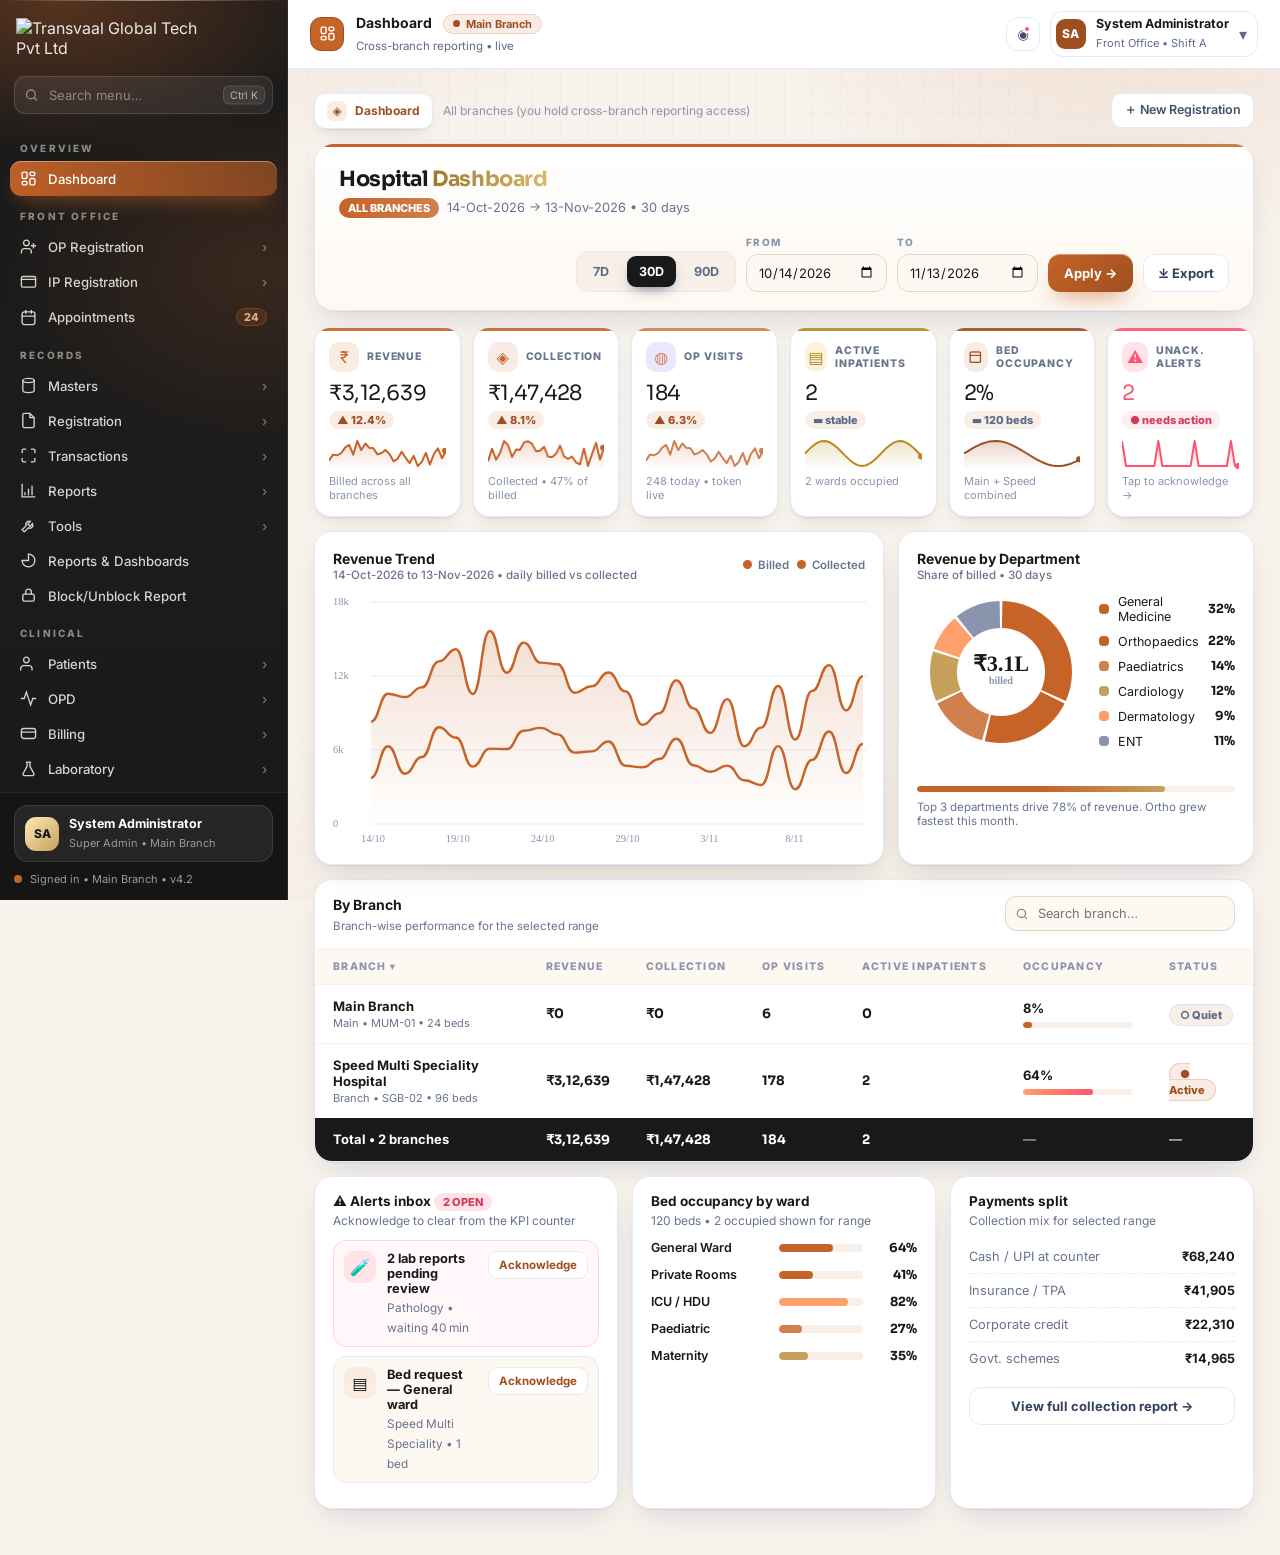
==== commit 28f006f0: "feat(ui): apply Warm Charcoal & Terracotta theme from dashboard.html, logo-dark.svg, and OP Registra" ====
--- a/ui_ux_deisgn/dashboard.html
+++ b/ui_ux_deisgn/dashboard.html
@@ -1,2252 +1,631 @@
-<html class="no-js" lang="">
-
+<!DOCTYPE html>
+<html lang="en">
 <head>
-  <meta charset="utf-8">
-  <meta http-equiv="x-ua-compatible" content="ie=edge">
-  <title>Pravo Hospital OS — Dashboard</title>
-  <meta name="description" content="Elite premium OP Registration dashboard UI — New Patient Registration.">
-  <meta id="viewportMetaEl" name="viewport"
-    content="width=device-width, initial-scale=1, interactive-widget=resizes-content">
-  <link rel="apple-touch-icon" href="/apple-touch-icon.png">
-  <link rel="icon" type="image/png" href="/apple-touch-icon.png" sizes="180x180">
-  <link rel="icon" type="image/png" href="/favicon-32x32-white-bg.png" sizes="32x32">
-  <link rel="icon" type="image/png" href="/favicon-16x16-white-bg.png" sizes="16x16">
-  <link rel="manifest" href="/api/generatorAppManifest?name=vaaltic">
-  <meta name="apple-mobile-web-app-title" content="Pravo OS">
-  <script type="text/javascript" async="" src="https://www.google-analytics.com/analytics.js"></script>
-  <script type="text/javascript" async=""
-    src="https://www.googletagmanager.com/gtag/js?id=UA-36798824-24&amp;cx=c&amp;gtm=4e6bb1"></script>
-  <script>Object.defineProperty(window, "generatorPagePath", { get: () => location.pathname.replace(/\/$/, ""), configurable: !0 }), window.isRunningAsInstalledApp = function () { const mm = q => window.matchMedia(q).matches === !0; return mm("(display-mode: minimal-ui)") || mm("(display-mode: window-controls-overlay)") || mm("(display-mode: fullscreen)") || mm("(display-mode: standalone)") || !!window.navigator.standalone }, window.appInstallPromptEvent = null, window.addEventListener("beforeinstallprompt", event => { event.preventDefault(), window.appInstallPromptEvent = event, event.userChoice.then(() => { window.appInstallPromptEvent === event && (window.appInstallPromptEvent = null) }) }), window.addEventListener("appinstalled", () => { window.appInstallPromptEvent = null }), location.pathname.length > 1 && location.pathname.endsWith("/") && !window.isRunningAsInstalledApp() && location.replace(window.generatorPagePath + location.search + location.hash);</script>
-
-  <meta property="og:type" content="website">
-  <meta property="og:image" content="">
-  <meta name="color-scheme" content="dark light">
-  <link rel="preconnect" href="https://d1751225aff1d55228b43ac30345fdc1.perchance.org">
-  <link rel="prefetch" href="https://perchance.org/lib/perchance-engine-491bf81418aa4b69.js" as="script"
-    crossorigin="anonymous">
-  <meta id="src-preload-keys" data-high="" data-low="">
-  <script>{ const keys = document.getElementById("src-preload-keys").dataset; if ((keys.high || keys.low) && !navigator.connection?.saveData) { const warm = (list, priority) => { for (const key of list.split(" ")) key && fetch("https://user.uploads.dev/file/" + key, { mode: "cors", credentials: "omit", priority }).then(response => response.body && response.body.pipeTo(new WritableStream)).catch(() => { }) }; warm(keys.high, "high"), warm(keys.low, "low") } }</script>
-
-
-  <script>/*! Split.js - v1.6.5 */(function (e, t) { typeof exports == "object" && typeof module < "u" ? module.exports = t() : typeof define == "function" && define.amd ? define(t) : (e = typeof globalThis < "u" ? globalThis : e || self).Split = t() })(this, function () { "use strict"; var e = typeof window < "u" ? window : null, t = e === null, n = t ? void 0 : e.document, i = function () { return !1 }, r = t ? "calc" : ["", "-webkit-", "-moz-", "-o-"].filter(function (e2) { var t2 = n.createElement("div"); return t2.style.cssText = "width:" + e2 + "calc(9px)", !!t2.style.length }).shift() + "calc", s = function (e2) { return typeof e2 == "string" || e2 instanceof String }, o = function (e2) { if (s(e2)) { var t2 = n.querySelector(e2); if (!t2) throw new Error("Selector " + e2 + " did not match a DOM element"); return t2 } return e2 }, a = function (e2, t2, n2) { var i2 = e2[t2]; return i2 !== void 0 ? i2 : n2 }, u = function (e2, t2, n2, i2) { if (t2) { if (i2 === "end") return 0; if (i2 === "center") return e2 / 2 } else if (n2) { if (i2 === "start") return 0; if (i2 === "center") return e2 / 2 } return e2 }, l = function (e2, t2) { var i2 = n.createElement("div"); return i2.className = "gutter gutter-" + t2, i2 }, c = function (e2, t2, n2) { var i2 = {}; return s(t2) ? i2[e2] = t2 : i2[e2] = r + "(" + t2 + "% - " + n2 + "px)", i2 }, h = function (e2, t2) { var n2; return (n2 = {})[e2] = t2 + "px", n2 }; return function (r2, s2) { if (s2 === void 0 && (s2 = {}), t) return {}; var f, d, v, m, g, p, y = r2; Array.from && (y = Array.from(y)); var z = o(y[0]).parentNode, S = getComputedStyle ? getComputedStyle(z) : null, b = S ? S.flexDirection : null, E = a(s2, "sizes") || y.map(function () { return 100 / y.length }), _ = a(s2, "minSize", 100), L = Array.isArray(_) ? _ : y.map(function () { return _ }), w = a(s2, "maxSize", 1 / 0), x = Array.isArray(w) ? w : y.map(function () { return w }), O = a(s2, "expandToMin", !1), A = a(s2, "gutterSize", 10), k = a(s2, "gutterAlign", "center"), C = a(s2, "snapOffset", 30), M = Array.isArray(C) ? C : y.map(function () { return C }), U = a(s2, "dragInterval", 1), D = a(s2, "direction", "horizontal"), B = a(s2, "cursor", D === "horizontal" ? "col-resize" : "row-resize"), T = a(s2, "gutter", l), j = a(s2, "elementStyle", c), F = a(s2, "gutterStyle", h); function R(e2, t2, n2, i2) { var r3 = j(f, t2, n2, i2); Object.keys(r3).forEach(function (t3) { e2.style[t3] = r3[t3] }) } function N() { return p.map(function (e2) { return e2.size }) } function q(e2) { return "touches" in e2 ? e2.touches[0][d] : e2[d] } function H(e2) { var t2 = p[this.a], n2 = p[this.b], i2 = t2.size + n2.size; t2.size = e2 / this.size * i2, n2.size = i2 - e2 / this.size * i2, R(t2.element, t2.size, this._b, t2.i), R(n2.element, n2.size, this._c, n2.i) } function I(e2) { var t2, n2 = p[this.a], r3 = p[this.b]; this.dragging && (t2 = q(e2) - this.start + (this._b - this.dragOffset), U > 1 && (t2 = Math.round(t2 / U) * U), t2 <= n2.minSize + n2.snapOffset + this._b ? t2 = n2.minSize + this._b : t2 >= this.size - (r3.minSize + r3.snapOffset + this._c) && (t2 = this.size - (r3.minSize + this._c)), t2 >= n2.maxSize - n2.snapOffset + this._b ? t2 = n2.maxSize + this._b : t2 <= this.size - (r3.maxSize - r3.snapOffset + this._c) && (t2 = this.size - (r3.maxSize + this._c)), H.call(this, t2), a(s2, "onDrag", i)(N())) } function W() { var e2 = p[this.a].element, t2 = p[this.b].element, n2 = e2.getBoundingClientRect(), i2 = t2.getBoundingClientRect(); this.size = n2[f] + i2[f] + this._b + this._c, this.start = n2[v], this.end = n2[m] } function X(e2) { var t2 = function (e3) { if (!getComputedStyle) return null; var t3 = getComputedStyle(e3); if (!t3) return null; var n3 = e3[g]; return n3 === 0 ? null : n3 -= D === "horizontal" ? parseFloat(t3.paddingLeft) + parseFloat(t3.paddingRight) : parseFloat(t3.paddingTop) + parseFloat(t3.paddingBottom) }(z); if (t2 === null || L.reduce(function (e3, t3) { return e3 + t3 }, 0) > t2) return e2; var n2 = 0, i2 = [], r3 = e2.map(function (r4, s3) { var o2 = t2 * r4 / 100, a2 = u(A, s3 === 0, s3 === e2.length - 1, k), l2 = L[s3] + a2; return o2 < l2 ? (n2 += l2 - o2, i2.push(0), l2) : (i2.push(o2 - l2), o2) }); return n2 === 0 ? e2 : r3.map(function (e3, r4) { var s3 = e3; if (n2 > 0 && i2[r4] - n2 > 0) { var o2 = Math.min(n2, i2[r4] - n2); n2 -= o2, s3 = e3 - o2 } return s3 / t2 * 100 }) } function Y() { var t2 = p[this.a].element, r3 = p[this.b].element; this.dragging && a(s2, "onDragEnd", i)(N()), this.dragging = !1, e.removeEventListener("mouseup", this.stop), e.removeEventListener("touchend", this.stop), e.removeEventListener("touchcancel", this.stop), e.removeEventListener("mousemove", this.move), e.removeEventListener("touchmove", this.move), this.stop = null, this.move = null, t2.removeEventListener("selectstart", i), t2.removeEventListener("dragstart", i), r3.removeEventListener("selectstart", i), r3.removeEventListener("dragstart", i), t2.style.userSelect = "", t2.style.webkitUserSelect = "", t2.style.MozUserSelect = "", t2.style.pointerEvents = "", r3.style.userSelect = "", r3.style.webkitUserSelect = "", r3.style.MozUserSelect = "", r3.style.pointerEvents = "", this.gutter.style.cursor = "", this.parent.style.cursor = "", n.body.style.cursor = "" } function G(t2) { if (!("button" in t2) || t2.button === 0) { var r3 = p[this.a].element, o2 = p[this.b].element; this.dragging || a(s2, "onDragStart", i)(N()), t2.preventDefault(), this.dragging = !0, this.move = I.bind(this), this.stop = Y.bind(this), e.addEventListener("mouseup", this.stop), e.addEventListener("touchend", this.stop), e.addEventListener("touchcancel", this.stop), e.addEventListener("mousemove", this.move), e.addEventListener("touchmove", this.move), r3.addEventListener("selectstart", i), r3.addEventListener("dragstart", i), o2.addEventListener("selectstart", i), o2.addEventListener("dragstart", i), r3.style.userSelect = "none", r3.style.webkitUserSelect = "none", r3.style.MozUserSelect = "none", r3.style.pointerEvents = "none", o2.style.userSelect = "none", o2.style.webkitUserSelect = "none", o2.style.MozUserSelect = "none", o2.style.pointerEvents = "none", this.gutter.style.cursor = B, this.parent.style.cursor = B, n.body.style.cursor = B, W.call(this), this.dragOffset = q(t2) - this.end } } D === "horizontal" ? (f = "width", d = "clientX", v = "left", m = "right", g = "clientWidth") : D === "vertical" && (f = "height", d = "clientY", v = "top", m = "bottom", g = "clientHeight"), E = X(E); var J = []; function K(e2) { var t2 = e2.i === J.length, n2 = t2 ? J[e2.i - 1] : J[e2.i]; W.call(n2); var i2 = t2 ? n2.size - e2.minSize - n2._c : e2.minSize + n2._b; H.call(n2, i2) } return (p = y.map(function (e2, t2) { var n2, i2 = { element: o(e2), size: E[t2], minSize: L[t2], maxSize: x[t2], snapOffset: M[t2], i: t2 }; if (t2 > 0 && ((n2 = { a: t2 - 1, b: t2, dragging: !1, direction: D, parent: z })._b = u(A, t2 - 1 == 0, !1, k), n2._c = u(A, !1, t2 === y.length - 1, k), b === "row-reverse" || b === "column-reverse")) { var r3 = n2.a; n2.a = n2.b, n2.b = r3 } if (t2 > 0) { var s3 = T(t2, D, i2.element); (function (e3, t3, n3) { var i3 = F(f, t3, n3); Object.keys(i3).forEach(function (t4) { e3.style[t4] = i3[t4] }) })(s3, A, t2), n2._a = G.bind(n2), s3.addEventListener("mousedown", n2._a), s3.addEventListener("touchstart", n2._a), z.insertBefore(s3, i2.element), n2.gutter = s3 } return R(i2.element, i2.size, u(A, t2 === 0, t2 === y.length - 1, k), t2), t2 > 0 && J.push(n2), i2 })).forEach(function (e2) { var t2 = e2.element.getBoundingClientRect()[f]; t2 < e2.minSize && (O ? K(e2) : e2.minSize = t2) }), { setSizes: function (e2) { var t2 = X(e2); t2.forEach(function (e3, n2) { if (n2 > 0) { var i2 = J[n2 - 1], r3 = p[i2.a], s3 = p[i2.b]; r3.size = t2[n2 - 1], s3.size = e3, R(r3.element, r3.size, i2._b, r3.i), R(s3.element, s3.size, i2._c, s3.i) } }) }, getSizes: N, collapse: function (e2) { K(p[e2]) }, destroy: function (e2, t2) { J.forEach(function (n2) { if (t2 !== !0 ? n2.parent.removeChild(n2.gutter) : (n2.gutter.removeEventListener("mousedown", n2._a), n2.gutter.removeEventListener("touchstart", n2._a)), e2 !== !0) { var i2 = j(f, n2.a.size, n2._b); Object.keys(i2).forEach(function (e3) { p[n2.a].element.style[e3] = "", p[n2.b].element.style[e3] = "" }) } }) }, parent: z, pairs: J } } });</script>
-  <style>
-    :root {
-      --menu-bar-height: 26px
-    }
-
-    .editor-pane-loading {
-      position: absolute;
-      inset: 0;
-      z-index: 15;
-      display: none;
-      align-items: center;
-      justify-content: center;
-      background: light-dark(#f6f6f6, #17191d);
-      color: light-dark(#555, #bbb);
-      font: 13px system-ui, sans-serif
-    }
-
-    #editorEl[data-edit-state=loading] .editor-pane-loading {
-      display: flex
-    }
-
-    #editorEl[data-edit-state=error] .editor-pane-loading {
-      display: flex;
-      color: #b00020
-    }
-
-    #editorEl [data-label]:before {
-      content: attr(data-label)
-    }
-
-    #editorEl [data-label-after]:after {
-      content: attr(data-label-after)
-    }
-
-    #perchanceConsoleEl .console {
-      font-size: 1em;
-      font-family: inherit;
-      border: none;
-      outline: none;
-      padding: 0;
-      margin: 0;
-      box-sizing: border-box
-    }
-
-    #perchanceConsoleEl #console-input {
-      background: #eee;
-      width: 100%;
-      height: 20px;
-      padding-left: .3em
-    }
-
-    #perchanceConsoleEl #console-output {
-      flex-grow: 1;
-      width: 100%;
-      border: none
-    }
-
-    #e {
-      border-right: none !important;
-      border-top: none !important;
-      height: 100%
-    }
-
-    #b {
-      width: 100%
-    }
-
-    #output {
-      background: #fff
-    }
-
-    @media (prefers-color-scheme:dark) {
-      #output {
-        background: #121212
-      }
-    }
-  </style>
-  <script>Array.prototype.at || window.addEventListener("error", function (message, url, linenumber) { console.warn(`JavaScript error: ${message} on line ${linenumber} for ${url}`, message, url, linenumber) });</script>
-  <script>window.generatorLastSaveTime = +"1794652053539";</script>
-  <script>window.generatorSaveCount = +"4" || 0, window.generatorSaveCountKnown = /^\d+$/.test("4"), window.generatorEditorPayloadRevision = +"7" || 0;</script>
-  <script>if (window.__editPerfMark = function (name) { try { performance.mark(name) } catch { } }, window.__generatorPageDataSchema = 2, window.__fetchEditDataWithTimeout = function (url, options, timeoutMs) { let controller = new AbortController, timer = setTimeout(() => controller.abort(), timeoutMs); return fetch(url, { ...options || {}, signal: controller.signal }).finally(() => clearTimeout(timer)) }, window.__fetchFullGeneratorData = () => window.__fetchEditDataWithTimeout("/api/getGeneratorPageData", { method: "POST", headers: { "Content-Type": "application/json" }, body: JSON.stringify({ generatorName: window.generatorPagePath.slice(1).trim() }), cache: "no-store" }, 2e4).then(r => { if (!r.ok) throw new Error("authoritative source request returned " + r.status); return r.json() }), window.__editDataToken = function (time, count, payloadRevision) { return String(Number(time) || 0) + "-" + String(Number(count) || 0) + "-" + String(Number(payloadRevision) || 0) + "-" + window.__generatorPageDataSchema }, window.__fetchVersionedGeneratorData = function (time, count, payloadRevision) { let name = window.generatorPagePath.slice(1).trim(); return window.__fetchEditDataWithTimeout("/api/generatorPageData/" + encodeURIComponent(name) + "/" + window.__editDataToken(time, count, payloadRevision), {}, 2e4).then(r => { if (!r.ok) throw Object.assign(new Error("versioned source request returned " + r.status), { status: r.status }); return r.json() }) }, window.__fetchGeneratorDataVersion = function () { let name = window.generatorPagePath.slice(1).trim(); return window.__fetchEditDataWithTimeout("/api/generatorPageDataVersion/" + encodeURIComponent(name), { cache: "no-store" }, 1e4).then(r => { if (!r.ok) throw new Error("source version request returned " + r.status); return r.json() }) }, window.__fetchGeneratorDependencies = function () { return fetch("/api/getGeneratorPageDependencies", { method: "POST", headers: { "Content-Type": "application/json" }, body: JSON.stringify({ generatorName: window.generatorPagePath.slice(1).trim() }), cache: "no-store" }).then(r => { if (!r.ok) throw new Error("dependency request returned " + r.status); return r.json() }) }, window.__startEditDataFetches = function () { window.__versionedGenDataFetchPromise || (window.__versionedGenDataFetchToken = window.__editDataToken(window.generatorLastSaveTime, window.generatorSaveCount, window.generatorEditorPayloadRevision), window.__versionedGenDataFetchPromise = window.__fetchVersionedGeneratorData(window.generatorLastSaveTime, window.generatorSaveCount, window.generatorEditorPayloadRevision), window.__versionedGenDataFetchPromise.catch(function () { })), window.__generatorDataVersionPromise || (window.__generatorDataVersionPromise = window.__fetchGeneratorDataVersion(), window.__generatorDataVersionPromise.catch(function () { })), window.__generatorDependenciesFetchPromise || (window.__generatorDependenciesFetchPromise = window.__fetchGeneratorDependencies(), window.__generatorDependenciesFetchPromise.catch(function () { })) }, window.__slimShell = !0, window.loadAppExtras = function () { if (window.__appExtrasPromise) return window.__appExtrasPromise; var src = "/lib/appExtras.js?v=0474b9e9ffb2ebdf6132ca30-d34980caf7f211b0-mw9l13jp-a3824c4c327f7bcdc416a8b7065c8e8af6d434474f337974dc2d74455aed42f9"; return window.__appExtrasPromise = new Promise(function (resolve, reject) { var inject = function () { var s = document.createElement("script"); s.src = src, s.onload = function () { window.__appExtrasLoaded ? resolve() : reject(new Error("appExtras.js evaluated but didn't finish initializing")) }, s.onerror = function () { window.__appExtrasPromise = null, reject(new Error("couldn't load appExtras.js (network problem?)")) }, document.head.appendChild(s) }; document.readyState === "loading" ? document.addEventListener("DOMContentLoaded", inject) : inject() }), window.__appExtrasPromise }, /^#edit($|:)/.test(window.location.hash)) { { let preload = document.createElement("link"); preload.rel = "preload", preload.as = "script", preload.href = "/lib/appExtras.js?v=0474b9e9ffb2ebdf6132ca30-d34980caf7f211b0-mw9l13jp-a3824c4c327f7bcdc416a8b7065c8e8af6d434474f337974dc2d74455aed42f9", document.head.appendChild(preload) } window.editorBundleImportPromise = import("/lib/editors.bundle.min.js?v=d34980caf7f211b0"), window.__startEditDataFetches(), window.loadAppExtras().catch(e => console.error(e)) } window.addEventListener("load", () => { let kick = () => { window.loadAppExtras().catch(() => { }) }; window.requestIdleCallback ? requestIdleCallback(kick, { timeout: 15 * 1e3 }) : setTimeout(kick, 3 * 1e3) }), setTimeout(() => { window.editorBundleImportPromise || (window.editorBundleImportPromise = import("/lib/editors.bundle.min.js?v=d34980caf7f211b0")) }, 20 * 1e3);</script>
-  <script>window.name = window.generatorPagePath, window.disableAds = () => { window.forceDisableAds = !0, window.adCtn?.querySelector(".ad-providers-ctn-el")?.remove() }, window.removeContentFacade = () => { window.dispatchEvent(new Event("removecontentfacade")), window.hideEditUi = !1, window.menuBar?.updateMenuButtonsDisplay?.() };</script>
-  <meta id="perch-dynamic-meta-flag" data-has-dynamic-meta-data="false">
-  <script>window.hasDynamicMetaData = document.querySelector("#perch-dynamic-meta-flag").dataset.hasDynamicMetaData === "true", window.metaDataIsLoadedPromise = new Promise(r => window.metaDataIsLoadedResolver = r), async function () { let params = new URLSearchParams(window.location.search); params.delete("pv_cacheBust"); let hasRelevantParams = [...params.keys()].some(name => name !== "__cacheBust" && name !== "__generatorName" && !name.startsWith("utm_")); if (!window.hasDynamicMetaData || !hasRelevantParams) { window.metaDataIsLoadedResolver(); return } try { let data = await fetch(`/api/getDynamicMetaData?__generatorName=${window.generatorPagePath.slice(1)}&${params}`, { signal: AbortSignal.timeout(1e4) }).then(r => r.json()); if (data && data.success && (data.forceDisableAds && (window.forceDisableAds = !0), document.querySelector("meta[name='description']").content = data.description, document.title = data.title, document.querySelector("meta[property='og:image']").content = data.image, data.robots)) { let robotsMeta = document.createElement("meta"); robotsMeta.name = "robots", robotsMeta.content = data.robots, document.head.append(robotsMeta) } } catch (e) { console.error(e) } finally { window.metaDataIsLoadedResolver() } }();</script>
-
-  <style>
-    :root div[style*="var"][style*="min-height"]:has([data-freestar-ad]),
-    :root .inset-x-0[x-data="adblockBanner()"],
-    :root #hero a[download="Unicore.zip"],
-    :root body>div[data-captcha-enable="true"]>div.cleanslate[id^="google-captcha-"]>div.captcha-box,
-    :root html>#__cf_challenge_host__,
-    :root html[data-scrapbook-source][data-scrapbook-create][data-scrapbook-title]>body.no-js>div.main-wrapper[role="main"]>div.main-content,
-    :root html>body.body>div.container>div.content>form>table.optoutForm,
-    :root html>body>div.container>form#unsubscribe-form[onsubmit="submitUnsubscribeForm(event)"],
-    :root html[lang]>body:not([class]):not([id]):not([style])>div.background-container>div.container>div.captcha-box,
-    :root #plcontent>#bw-cf-root,
-    :root body[data-m][style]>footer~#plcontent>#plgate,
-    :root div.grid[aria-hidden="true"]:not([id]):not([style])+main:not([class]):not([id]):not([style])~div[style="position: fixed; inset: 0px; z-index: 2147483647;"]:not([class]):not([id]),
-    :root html[data-page="macos-download"]>body[data-platform="macos"]>.app_wrap,
-    :root body>.main-wrapper>.main-content>.intro>.checkbox-window,
-    :root html>.cfmd-shadow-host,
-    :root .wp-singular>iframe[srcdoc][allowfullscreen][allow*="clipboard-write"][style*="2147483647"],
-    :root html>#nc-cover:not(body),
-    :root body>.cf-root,
-    :root .cjs-container>#checkbox-window,
-    :root .wp-singular>div[data-sm][style*="2147483647"]>iframe[style*="100%"][allow*="clipboard-write"],
-    :root #ipBar+.main,
-    :root #mainBtn[onclick="startVerify()"],
-    :root #turnstile[onclick="handleClick()"],
-    :root body>.page>.verify-row,
-    :root body>.page>#mainVerifyRow,
-    :root body.wp-singular>div[id$="-overlay"]>div[id$="-container"]>div[class*="-container"]>div[id$="-checkbox-window"],
-    :root html[lang]>body.ishome>div.adult+main.main,
-    :root .flex a[href^="https://s.smartfloralab.com/"],
-    :root div[data-ad-slot-name],
-    :root .post-template-default a[href^="https://go."][href*="/smartpop/"],
-    :root .container a[title="AI Jerk OFF"][href][target="_blank"],
-    :root body>#mdl-register.modal.anm-e.regnow,
-    :root .flex a[href^="http://adpostup.com/"],
-    :root #app-root~a[href][target="_blank"][style="position: fixed;top: 0;left: 0;width: 100%;height: 100%;display: block;z-index: 9999999;cursor: auto"],
-    :root #wrapper~a[href][target="_blank"][style="position: fixed;top: 0;left: 0;width: 100%;height: 100%;display: block;z-index: 9999999;cursor: auto"],
-    :root .header~div[style^="position:fixed;inset:0;z-index:2147483647;background:black;opacity:0.01;height:"],
-    :root #app a[href^="https://t.nettrck.store/"],
-    :root img[width="728"][height="90"],
-    :root button.btn[data-openuri*="/4/"],
-    :root #adbtm[onclick="badr();"],
-    :root a[href^="https://www.polybuzz.ai/"] img.responsive-image,
-    :root .kln>a[href^="https://www.polybuzz.ai/"],
-    :root html[lang][style^="--main-bg-color"]>body:not([class]):not([id])>div#container[style="visibility: visible;"]>div#banner[style="opacity:0"]~main:not([class]):not([id])>div#message,
-    :root #donate>a[href][style][onclick="thank_you()"][target="_blank"][rel="nofollow"],
-    :root .container a[href^="https://insensitiveshoweraudible.com/"],
-    :root .jwplayer~div[style="position:absolute;top:0;left:0;width: 100%;height: 100%;z-index:2147483647"],
-    :root iframe.lazyloaded[data-src^="https://rcm-fe.amazon-adsystem.com/"],
-    :root div[style^="position: fixed; inset: 0px; z-index: 2147483647; background: black; opacity: 0.01"],
-    :root .skel-layers-fixed a[href*=".com/smartpop/"],
-    :root [style^="position: fixed; inset: 0px; z-index: 2147483647; background-color: transparent; pointer-events: auto; cursor: auto; margin: 0px; padding: 0px; display: block;"],
-    :root body.glue-body>#cf-modal-overlay,
-    :root .ads-iframe:not([style="position: absolute; left: -10px; top: -10px;"]),
-    :root .ad-content:not(:empty),
-    :root div[style="position: fixed; display: block; width: 100%; height: 100%; inset: 0px; background-color: rgba(0, 0, 0, 0); z-index: 300000;"],
-    :root #weatherad:not(:empty),
-    :root #topbannerad:not(:empty),
-    :root #topBannerAd:not(:empty),
-    :root #ad_img:not(:empty),
-    :root #adContext:not(:empty),
-    :root .ad-300x250:not(.ads),
-    :root [data-ad-width]:not([style$="left: -10000px !important; top: -1000px !important;"]):not(.adsbygoogle),
-    :root .adunit:not(.text-ad),
-    :root .adslot_1:not(.text-ad),
-    :root #ads-footer:not([style^="position: absolute; left: -5000px"]),
-    :root a.tdn[href^="https://landing.brazzersnetwork.com/"],
-    :root #ads-1:not([style^="position: absolute; left: -5000px"]),
-    :root #adframe:not(frameset):not([style^="position: absolute; left: -5000px"]),
-    :root #ad_slot:not([style^="position: absolute; left: -5000px"]),
-    :root #ad_big:not([style^="position: absolute; left: -5000px"]),
-    :root #ad_area:not([style^="position: absolute; left: -5000px"]),
-    :root #ad_300:not([style^="position: absolute; left: -5000px"]),
-    :root a[dontfo=""][style$="position: absolute; z-index: 2147483647;"],
-    :root [href^="https://join.enjoyx.com/track/"],
-    :root a[href*=".click/?z="][href*="&n"],
-    :root [href^="//taghaugh.com/"],
-    :root div[class$="player-promo-col"],
-    :root [href^="https://www.safestcontentgate.com/"],
-    :root [href^="//cadsecs.com/"],
-    :root [href^="//mellowads.com/"],
-    :root .cjs-container>#verify-window,
-    :root [href^="https://fireads.online/"],
-    :root html[lang="vi"] .sspp-area,
-    :root html[lang="tr"]>body.has-footer-ad.has-pageskin-desktop a.pageskin-desktop-wrapper,
-    :root html[lang="tr"] #aa-wp .container-ads-adjustment,
-    :root body>a.visible[id][href][target="_blank"],
-    :root body>div[style="position: fixed; inset: 0px; z-index: 2147483647; background: transparent; cursor: pointer;"],
-    :root #videojs~div[style="position: absolute; top: 0px; left: 0px; width: 100%; height: 100%; z-index: 2147483646;"],
-    :root html>#bw-rc-host,
-    :root .close-btn4[onclick="closeAd4()"],
-    :root .close-btn3[onclick="closeAd3()"],
-    :root .close-btn[onclick="closeAd()"],
-    :root #go-to-top+div[id][class],
-    :root .bb~main#container .containerAds,
-    :root #midadd:not(:empty),
-    :root #adzerk:not(:empty),
-    :root #advert-header:not(:empty),
-    :root div.card>div#cbRow.checkbox-row[onclick="startVerify()"],
-    :root #tongkatlol~script[src^="/shrinke/js/"]~.main-content-box>div[style="width:100%;height:110px"],
-    :root body>div[style$="z-index: 2147483647; top: 0px; left: 0px; position: fixed; display: block;"],
-    :root html>body>div.container.m-p>#checkbox-window.checkbox-window,
-    :root .container a[href^="https://seduced.com"][href*="ref="],
-    :root #kt_player .fp-brand,
-    :root a[id][href="https://toolkitspro.com"][rel^="noopener noreferrer"],
-    :root #kt_player #ads_iframe,
-    :root .header-container a[href^="https://candyai.gg/"],
-    :root [src^="//dombnrs.com/"],
-    :root #kt_player~#sp-player,
-    :root [href^="https://klsdee.com/"],
-    :root [href^="//producebreed.com/"],
-    :root #modern-player-root~div[id^="custom-invisible-overlay-"][class^="custom-popup-overlay-"],
-    :root [href="//xxxrevpushclcdu.com/app.webp"],
-    :root [href^="https://adult.xyz/"],
-    :root .code-block a[href^="https://ewxerd.site/"],
-    :root [href^="https://popcash.net/"],
-    :root a[href^="http://www.poweredbyliquidfire.mobi/"],
-    :root [href^="https://t.mobtyb.com/"],
-    :root [data-lnguri*="vipbox"],
-    :root .reklama:not(.ads),
-    :root a[href^="https://syndication.exdynsrv.com/splash.php"],
-    :root [href*="/afu.php"],
-    :root span[id^="ezoic-pub-ad-placeholder-"],
-    :root ins.adsbygoogle[data-ad-slot],
-    :root ins.adsbygoogle[data-ad-client],
-    :root img[src^="https://s-img.adskeeper.com/"],
-    :root #download a[download="Unicore.zip"],
-    :root guj-ad,
-    :root body[data-clipboard-code]>.main-wrapper,
-    :root gpt-ad,
-    :root div#spot-holder.spot-holder[style="display: block;"],
-    :root div[ow-ad-unit-wrapper],
-    :root div[id^="zergnet-widget"],
-    :root html[lang]>body:not([class]):not([id]):not([style])>div.container>div.recaptcha-box,
-    :root div[id^="vuukle-ad-"],
-    :root div[id^="taboola-stream-"],
-    :root div[id^="sticky_ad_"],
-    :root div[id^="st"][style^="z-index: 999999999;"],
-    :root div[id^="rc-widget-"],
-    :root html>body>div.content>dl>dd.dd1>div.min_sider>form#form1[action="unsubscribe.php"],
-    :root div[id^="mrec-leaderboard-"],
-    :root div[id^="gpt_ad_"],
-    :root div[id^="ezoic-pub-ad-"],
-    :root .code-block a[target="_blank"][href^="https://"][href*=".com/"][href*="?key="],
-    :root div[id^="dfp-ad-"],
-    :root div[id^="crt-"][style],
-    :root div[id^="adspot-"],
-    :root a[onclick="openAuc();"],
-    :root ps-connatix-module,
-    :root div[id^="ad_position_"],
-    :root [data-ad-module]:not([style$="left: -10000px !important; top: -1000px !important;"]):not(.adsbygoogle),
-    :root a[id][href="https://chpadblock.com/"][rel^="noopener noreferrer"],
-    :root div[id^="ad-div-"],
-    :root div[id*="ScriptRoot"],
-    :root div[id*="MarketGid"],
-    :root #banner468:not([style^="position: absolute; left: -5000px"]),
-    :root div[data-id-advertdfpconf],
-    :root div[data-dfp-id],
-    :root div[style="top: 0px; left: 0px; width: 1287px; height: 500px; position: fixed; z-index: 2147483647;"],
-    :root hl-adsense,
-    :root div[data-contentexchange-widget],
-    :root div[data-alias="300x250 Ad 2"],
-    :root div[data-adzone],
-    :root #buy-sell-ads:not(:empty),
-    :root div[data-adunit-path],
-    :root div[data-adname],
-    :root div[data-ad-targeting],
-    :root div[data-ad-region],
-    :root div[data-ad-placeholder],
-    :root div[aria-label="Ads"],
-    :root .google-ad:not(.testAd),
-    :root display-ads,
-    :root #ad_space:not([style^="position: absolute; left: -5000px"]),
-    :root display-ad-component,
-    :root atf-ad-slot,
-    :root aside[id^="adrotate_widgets-"],
-    :root div[style^="position:fixed;inset:0px;z-index:2147483647;background:black;opacity:0.01"],
-    :root aside[aria-label="retailmedia.complimentarySponsored"],
-    :root html[lang]>body#body>*>div.cvh.BlockClicksActivityBusy,
-    :root amp-fx-flying-carpet,
-    :root amp-embed[type="taboola"],
-    :root html>#nochain-demo-frame:not(body),
-    :root html[lang="tr"] #aa-wp .rnd-ads-adjustment,
-    :root amp-connatix-player,
-    :root div[id^="google_dfp_"],
-    :root ad-slot,
-    :root a[href^="https://www.purevpn.com/"][href*="&utm_source=aff-"],
-    :root a[href^="https://www.onlineusershielder.com/"],
-    :root html[lang="tr"]>body.has-footer-ad.has-pageskin-desktop a.pageskin-click-right,
-    :root a[href^="https://financeads.net/tc.php?"],
-    :root a[href^="https://www.mrskin.com/tour"],
-    :root a[href^="https://www.infowarsstore.com/"]>img,
-    :root a[href^="https://www.highperformancecpmgate.com/"],
-    :root amp-ad,
-    :root a[href^="https://www.highcpmrevenuenetwork.com/"],
-    :root a[href^="https://www.get-express-vpn.com/offer/"],
-    :root a[href^="https://lnkxt.bannerator.com/"],
-    :root a[href^="https://www.geekbuying.com/dynamic-ads/"],
-    :root #cmdTextDisplay~*,
-    :root [href^="https://groorsoa.net/"],
-    :root a[href*=".sadbaguette.com/"],
-    :root a[href^="https://www.financeads.net/tc.php?"],
-    :root a[href^="https://www.effectiveratecpm.com/"],
-    :root [href^="https://www.herbanomic.com/"]>img,
-    :root a[href^="https://www.dql2clk.com/"],
-    :root [data-template-type="nativead"],
-    :root a[href^="https://www.adultempire.com/"][href*="?partner_id="],
-    :root a[href^="https://www.nutaku.net/signup/landing/"],
-    :root a[href^="https://www.dating-finder.com/signup/?ai_d="],
-    :root a[href^="https://wolf-327b.com/"],
-    :root body>.content-wrapper>.cf-wrap,
-    :root [data-ad-manager-id]:not([style$="left: -10000px !important; top: -1000px !important;"]):not(.adsbygoogle),
-    :root a[href^="https://voluum.prom-xcams.com/"],
-    :root a[href^="https://twinrdsyte.com/"],
-    :root .category-ads:not(html):not(body):not(.post),
-    :root a[href^="https://twinrdsrv.com/"],
-    :root [href="https://snvhost.com/"],
-    :root a[href^="https://trk.nfl-online-streams.club/"],
-    :root a[href^="https://tracking.avapartner.com/"],
-    :root a[href^="https://track.wg-aff.com"],
-    :root a[href^="https://track.ultravpn.com/"],
-    :root a[href^="https://track.afcpatrk.com/"],
-    :root [href="https://t.me/Russia_Vs_Ukraine_War3"],
-    :root a[href^="https://track.adform.net/"],
-    :root a[href^="https://torguard.net/aff.php"]>img,
-    :root .menu-item a[href^="https://go.rmhfrtnd.com"],
-    :root [data-identity="adhesive-ad"],
-    :root a[href^="https://tc.tradetracker.net/"]>img,
-    :root a[href^="https://tatrck.com/"],
-    :root [href^="https://zstacklife.com/"] img,
-    :root a[href^="https://click.candyoffers.com/"],
-    :root a[href^="https://t.aslnk.link/"],
-    :root .container a[href^="https://go.mavrtracktor.com/"],
-    :root a[onmousedown^="this.href='https://paid.outbrain.com/network/redir?"],
-    :root a[href^="https://t.ajump1.com/"],
-    :root a[href^="https://t.adating.link/"],
-    :root a[href^="https://go.trackitalltheway.com/"],
-    :root [href^="https://track.fiverr.com/visit/"]>img,
-    :root a[href^="https://syndication.exoclick.com/"],
-    :root a[href^="https://syndication.dynsrvtbg.com/"],
-    :root div[data-alias="300x250 Ad 1"],
-    :root a[href^="https://syndicate.contentsserved.com/"],
-    :root a[href^="https://svb-analytics.trackerrr.com/"],
-    :root a[onmousedown^="this.href='https://paid.outbrain.com/network/redir?"]+.ob_source,
-    :root a[href^="http://www.iyalc.com/"],
-    :root a[href^="https://claring-loccelkin.com/"],
-    :root a[href^="https://stardomcoit.com/"],
-    :root a[href^="https://track.aftrk5.com/"],
-    :root a[href^="https://slkmis.com/"],
-    :root a[href^="https://myclick-2.com/"],
-    :root a[href^="https://sexynearme.com/"],
-    :root a[href^="https://s.zlinkt.com/"],
-    :root a[href^="https://s.zlinkr.com/"],
-    :root bottomadblock,
-    :root a[href^="https://s.zlinkd.com/"],
-    :root a[href^="https://ad.doubleclick.net/"],
-    :root a[href^="https://static.fleshlight.com/images/banners/"],
-    :root a[href^="https://s.zlink7.com/"],
-    :root a[href^="https://s.ma3ion.com/"],
-    :root a[href^="https://www.privateinternetaccess.com/"]>img,
-    :root a[href^="https://s.gentlefieldpattern.com/"],
-    :root a[href^="https://s.eunow4u.com/"],
-    :root a[href^="https://random-affiliate.atimaze.com/"],
-    :root #downloadAd:not(:empty),
-    :root #kt_player>div[style$="display: block;"][style*="inset: 0px;"],
-    :root a[href^="https://quotationfirearmrevision.com/"],
-    :root a[href^="https://pubads.g.doubleclick.net/"],
-    :root a[href^="https://prf.hn/click/"][href*="/camref:"]>img,
-    :root a[href^="https://www.dating-finder.com/?ai_d="],
-    :root a[href^="https://serve.awmdelivery.com/"],
-    :root a[href^="https://prf.hn/click/"][href*="/adref:"]>img,
-    :root .page-layout a[href^="https://hashcounts.com/"],
-    :root app-ad,
-    :root [href^="https://ap.octopuspop.com/click/"]>img,
-    :root a[href^="https://postback1win.com/"],
-    :root html[lang]>body#body>*>div.cv-xwrapper>div.cvc>div.cv-inner,
-    :root [href^="https://go.mavrtracktor.com/"],
-    :root a[href^="https://a.adtng.com/"],
-    :root a[href^="https://playnano.online/offerwalls/?ref="],
-    :root a[href^="https://mmwebhandler.aff-online.com/"],
-    :root a[href^="https://www.bet365.com/"][href*="affiliate="],
-    :root a[href^="https://pb-track.com/"],
-    :root a[href^="https://pb-front.com/"],
-    :root a[href^="https://paid.outbrain.com/network/redir?"],
-    :root a[href^="https://streamate.com/landing/click/"],
-    :root div[class^="Adstyled__AdWrapper-"],
-    :root a[href^="https://osfultrbriolenai.info/"],
-    :root a[href^="https://upsups.click/"],
-    :root .ad-placeholder:not(#detect, #detect_ad_empire, #filter_ads_by_classname, .adsbox),
-    :root a[href^="https://ndt5.net/"],
-    :root a[href^="https://natour.naughtyamerica.com/track/"],
-    :root a.poly-title[href^="https://www.polybuzz.ai/"],
-    :root a[href^="https://mediaserver.entainpartners.com/renderBanner.do?"],
-    :root [data-ad-name],
-    :root a[href^="https://loboclick.com/"],
-    :root a[href^="https://lead1.pl/"],
-    :root .cta-button[onclick="openUpdateModal()"],
-    :root a[href^="https://landing.brazzersnetwork.com/"],
-    :root a[href^="https://join.bannedsextapes.com/track/"],
-    :root [href^="https://exi8ef83z9.com/"],
-    :root a[href^="https://jaxofuna.com/"],
-    :root a[href^="https://italarizege.xyz/"],
-    :root .category-ad:not(html):not(body):not(.post),
-    :root a[href^="https://s.happyleafmotion.com/"],
-    :root a[href^="https://identicaldrench.com/"],
-    :root a[href^="https://helmethomicidal.com/"],
-    :root #adsquare:not([style^="position: absolute; left: -5000px"]),
-    :root a[href^="https://golinks.work/"],
-    :root a[href^="https://go.xxxjmp.com"],
-    :root [class^="div-gpt-ad"]:not([style^="width: 1px; height: 1px; position: absolute; left: -10000px; top: -"]),
-    :root a[href^="https://zirdough.net/"],
-    :root [class^="tile-picker__CitrusBannerContainer-sc-"],
-    :root a[href^="https://go.xxxiijmp.com"],
-    :root .ad-link:not(.adsbox),
-    :root a[href^="https://go.xtbaffiliates.com/"],
-    :root a[href^="https://go.xlviirdr.com"],
-    :root div[class$="-adlabel"],
-    :root a[href^="https://go.xlviiirdr.com"],
-    :root a[href^="https://go.xlivrdr.com"],
-    :root a[href^="https://ismlks.com/"],
-    :root .flex a[href^="https://tt.culinar9sync.com/"],
-    :root [href^="https://www.mypillow.com/"]>img,
-    :root a[href^="https://go.xlirdr.com"],
-    :root [data-css-class="dfp-inarticle"],
-    :root a[href^="https://go.tmrjmp.com"],
-    :root a[href^="https://go.markets.com/visit/?bta="],
-    :root a[href^="https://billing.purevpn.com/aff.php"]>img,
-    :root a[href^="https://go.hpyrdr.com/"],
-    :root [data-lnguri^="https://s3.amazonaws.com"],
-    :root a[href^="https://lijavaxa.com/"],
-    :root a[href^="https://go.goaserv.com/"],
-    :root a[href^="https://go.etoro.com/"]>img,
-    :root a[href^="https://go.dmzjmp.com"],
-    :root a[href^="https://www.bang.com/?aff="],
-    :root #mgb-container>#mgb,
-    :root a[href^="https://go.admjmp.com"],
-    :root a[href^="https://get.surfshark.net/aff_c?"][href*="&aff_id="]>img,
-    :root a[href^="https://datewhisper.life/"],
-    :root a[href^="https://click.linksynergy.com/fs-bin/"]>img,
-    :root a[href^="https://get-link.xyz/"],
-    :root a[href^="https://www.mrskin.com/account/"],
-    :root a[id][href="https://hamrocsit.com"][rel^="noopener noreferrer"],
-    :root a[href^="https://www.adskeeper.com"],
-    :root #vidcloud-player>#overlay-container,
-    :root a[data-redirect^="https://paid.outbrain.com/network/redir?"],
-    :root [href^="https://clicks.affstrack.com/"]>img,
-    :root a[href^="https://engine.phn.doublepimp.com/"],
-    :root a[href^="https://dl-protect.net/"],
-    :root a[href*=".foxqck.com/"],
-    :root a[href^="https://ctosrd.com/"],
-    :root a[href^="https://clixtrac.com/"],
-    :root a[href^="https://clicks.pipaffiliates.com/"],
-    :root #ad_footer:not([style^="position: absolute; left: -5000px"]),
-    :root app-advertisement,
-    :root a[href^="https://getmatchedlocally.com/"],
-    :root a[href^="https://clickins.slixa.com/"],
-    :root a[href^="https://combodef.com/"],
-    :root a[href^="https://click.hoolig.app/"],
-    :root a[href^="https://track.totalav.com/"],
-    :root a[href^="https://ctrdwm.com/"],
-    :root img[src^="https://images.purevpnaffiliates.com"],
-    :root a[href^="https://porntubemate.com/"],
-    :root a[href^="https://clickadilla.com/"],
-    :root a[href^="https://click.dtiserv2.com/"],
-    :root a[href^="https://www.adxsrve.com/"],
-    :root a[href^="https://click.Ggpickaff.com/"],
-    :root a[href^="https://go.awdeliverynet.com/"],
-    :root a[href^="https://go.xlvirdr.com"],
-    :root a[href^="https://cam4com.go2cloud.org/"],
-    :root a[onclick^="window.location.replace('https://random-affiliate.atimaze.com/"],
-    :root a[href^="https://bongacams2.com/track?"],
-    :root a[href^="https://t.ajrkm1.com/"],
-    :root #main-content a[href^="https://hub.buzzaffiliates.com/"],
-    :root a[href^="https://bongacams10.com/track?"],
-    :root a[href^="//hoodingluster.com/"],
-    :root a[href^="https://black77854.com/"],
-    :root a[href^="https://rixofa.com/"],
-    :root a[href^="https://best-experience-cool.com/"],
-    :root [data-taboola-options],
-    :root a[href^="https://believessway.com/"],
-    :root a[href^="https://Click.ggpickaff.com/"],
-    :root a[href^="https://banners.livepartners.com/"],
-    :root a[href^="http://revolvemockerycopper.com/"],
-    :root a[href^="https://awptjmp.com/"],
-    :root a[href^="https://join.sexworld3d.com/track/"],
-    :root a[href^="https://track.cam4tracking.com/"],
-    :root a[href^="https://aweptjmp.com/"],
-    :root a[href^="https://ausoafab.net/"],
-    :root #tabVideo>.rmedia,
-    :root a[href^="https://aj1070.online/"],
-    :root a[href^="https://ads.planetwin365affiliate.com/"],
-    :root a[href^="https://ads.leovegas.com/"],
-    :root a[href^="https://a.medfoodhome.com/"],
-    :root .nya-slot[style],
-    :root a[href^="https://a.bestcontentweb.top/"],
-    :root a[href^="https://adultfriendfinder.com/go/"],
-    :root a[href^="https://a.bestcontentoperation.top/"],
-    :root a[href^="https://a2.adform.net/"],
-    :root a[href^="https://a.candyai.love/"],
-    :root .banner-img>.pbl,
-    :root [data-m-ad-id],
-    :root a[href^="https://a-ads.com/"],
-    :root [data-testid^="section-AdRowBillboard"],
-    :root .ad-placeholder:not(#filter_ads_by_classname):not(#detect_ad_empire):not(#detect):not(.adsbox),
-    :root broadstreet-zone-container,
-    :root a[href^="https://ak.psaltauw.net/"],
-    :root a[href^="https://1winpb.com/"],
-    :root div[id^="optidigital-adslot"],
-    :root [href^="https://wsup.ai/"],
-    :root a[href^="https://123-stream.org/"],
-    :root a[href^="https://in.rabbtrk.com/"],
-    :root a[href^="http://www.h4trck.com/"],
-    :root [href^="https://a.acebet.com/api/click?"],
-    :root #video_player~div[id] div[style^="position:fixed;inset:0px;z-index:"],
-    :root a[href^="http://www.friendlyduck.com/AF_"],
-    :root .btn-primary[onclick="showVerification()"],
-    :root a[href^="http://partners.etoro.com/"],
-    :root [href="https://chaturbate.jjgirls.com/"]>img,
-    :root body div#notificationPopup.notificationPopupBlock,
-    :root a[href^="http://cam4com.go2cloud.org/aff_c?"],
-    :root a[href^="https://ads.betfair.com/redirect.aspx?"],
-    :root #leader_ad:not(:empty),
-    :root amp-ad-custom,
-    :root .home a[href^="https://s.zline0.com/"],
-    :root a[href^="https://prf.hn/click/"][href*="/creativeref:"]>img,
-    :root a[href*="&maxads="],
-    :root a[href^="https://1betandgonow.com/"],
-    :root a[href^="http://www.adultempire.com/unlimited/promo?"][href*="&partner_id="],
-    :root [href^="http://referrer.website/"],
-    :root a[href^="http://trk.globwo.online/"],
-    :root a-ad,
-    :root a[href^="https://offhandpump.com/"],
-    :root a[href^="http://stickingrepute.com/"],
-    :root #slashboxes>.deals-rail,
-    :root [href^="http://mypillow.com/"]>img,
-    :root a[href^="http://bongacams.com/track?"],
-    :root .fp-ui>a[href][target="_blank"][style^="position: absolute; inset: 0px;"],
-    :root a[href^="//startgaming.net/tienda/" i],
-    :root a[href^="https://a.medfoodsafety.com/"],
-    :root a[href^="//go.eabids.com/"],
-    :root a[href^=" https://www.friendlyduck.com/AF_"],
-    :root [data-cl-spot-id],
-    :root a[href*="/jump/next.php?r="],
-    :root a[href^="https://chaturbate.com/in/?"],
-    :root div[style^="z-index: 999999; background-image: url(\"data:image/gif;base64,"][style$="position: absolute;"],
-    :root [href^="https://affiliate.fastcomet.com/"]>img,
-    :root #banner728x90:not([style^="position: absolute; left: -5000px"]),
-    :root div[id^="lazyad-"],
-    :root a[href^="http://com-1.pro/"],
-    :root [href^="https://www.profitablegatecpm.com/"],
-    :root a[href*=".cfm?domain="][href*="&fp="],
-    :root #vstr~#overlay,
-    :root [id^="section-ad-banner"],
-    :root a[href^="https://go.bushheel.com/"],
-    :root a[href^="https://ctjdwm.com/"],
-    :root body>div.mw[role="main"]>.mc,
-    :root a[href^="https://camfapr.com/landing/click/"],
-    :root div[data-ad-wrapper],
-    :root .gnt_em_vp_c[data-g-s="vp_dk"],
-    :root [href="//sexcams.plus/"],
-    :root a[href*="/go.php?a_aid="],
-    :root [id^="google_ads_iframe_"],
-    :root [id^="ad_slider"],
-    :root html#html[sti][vic][lang]>body#allbody,
-    :root [href^="https://www.onclickperformance.com/"],
-    :root a[href^="https://www.goldenfrog.com/vyprvpn?offer_id="][href*="&aff_id="],
-    :root a[href^="https://wmctjd.com/"],
-    :root a[href*="//jjgirls.com/sex/Chaturbate"],
-    :root [id^="ad-wrap-"],
-    :root a[href^="http://sarcasmadvisor.com/"],
-    :root .ad-slot:not(.adsbox):not(.adsbygoogle),
-    :root [href^="https://www.restoro.com/"],
-    :root [href^="https://www.targetingpartner.com/"],
-    :root .close-btn2[onclick="closeAd2()"],
-    :root a[href^="https://join.virtuallust3d.com/"],
-    :root .section-subheader>.section-hotel-prices-header,
-    :root [href^="https://www.hostg.xyz/"]>img,
-    :root [href*="passtechusa.com"],
-    :root a[href^="https://bngpt.com/"],
-    :root a[href^="http://adultfriendfinder.com/go/"],
-    :root a[href^="https://fastestvpn.com/lifetime-special-deal?a_aid="],
-    :root a[href^="https://tour.mrskin.com/"],
-    :root a[href^="https://s.zlink3.com/"],
-    :root a[href^="http://sneakyadministration.com/"],
-    :root .wrapper a[rel~="sponsored"][href^="https://"][href*=".com/"][href*="?key="],
-    :root [href^="https://www.brighteonstore.com/products/"] img,
-    :root citrus-ad-wrapper,
-    :root a[href^="https://go.grinsbest.com/"],
-    :root [href^="https://www.avantlink.com/click.php"] img,
-    :root html.canvas>body.wp-singular+div[popover="manual"],
-    :root #app a[href^="https://s.smartfloralab.com/"],
-    :root a[href^="https://t.acam.link/"],
-    :root a[href^="https://go.strpjmp.com/"],
-    :root [href^="https://url.totaladblock.com/"],
-    :root div[id^="ad-position-"],
-    :root a[href^="https://www.toprevenuegate.com/"],
-    :root a[href^="https://bc.game/"],
-    :root a[href^="https://bngprm.com/"],
-    :root [href^="https://shiftnetwork.infusionsoft.com/go/"]>img,
-    :root a[href^="https://trk.softonixs.xyz/"],
-    :root [href^="https://wct.link/click?"],
-    :root [href^="//look.utndln.com/offer"],
-    :root div[data-adunit],
-    :root app-large-ad,
-    :root [href^="https://turtlebids.irauctions.com/"] img,
-    :root a[href^="https://iqbroker.com/"][href*="?aff="],
-    :root .p-post-ad:not(html):not(body),
-    :root #vplayer~img[id][onclick],
-    :root [href^="https://rpwmct.com/"],
-    :root a[href^="https://go.cmtaffiliates.com/"],
-    :root [href^="https://mylead.global/stl/"]>img,
-    :root [data-testid="adBanner-wrapper"],
-    :root [href^="https://optimizedelite.com/"]>img,
-    :root a[href^="https://go.rmishe.com/"],
-    :root [href^="https://ilovemyfreedoms.com/landing-"],
-    :root a[href^="https://go.xxxijmp.com"],
-    :root [href^="https://istlnkcl.com/"],
-    :root a[href^="https://go.nordvpn.net/aff"]>img,
-    :root #tongkatlol~script[src^="/shrinke/js/"]~.main-content-box+.content-box>div[id][style^="position: fixed; display: block; width: 100%;"],
-    :root .\[\&_\.gdprAdTransparencyCogWheelButton\]\:\!pjra-z-\[5\],
-    :root [href^="http://clicks.totemcash.com/"],
-    :root a[href^="https://ad.zanox.com/ppc/"]>img,
-    :root [class~="mailpoet_form_popup_overlay"],
-    :root a[href^="https://www.brazzersnetwork.com/landing/"],
-    :root a[href^="https://explore-site.com/"],
-    :root .AdBody:not(body),
-    :root [href^="https://glersakr.com/"],
-    :root a[href^="https://tm-offers.gamingadult.com/"],
-    :root [href^="https://charmingdatings.life/"],
-    :root [data-id^="div-gpt-ad"],
-    :root a[href^="https://tracker.loropartners.com/"],
-    :root [href^="https://awbbjmp.com/"],
-    :root .post-template-default a[href^="https://www.ourdreamersai13.com/"],
-    :root [href^="http://www.mypillow.com/"]>img,
-    :root a[href^="https://join.virtualtaboo.com/track/"],
-    :root [id^="ad_sky"],
-    :root [name^="google_ads_iframe"],
-    :root [href^="https://go.xlrdr.com"],
-    :root [href*="uselnk.com/"],
-    :root a[href^="https://s.cant3am.com/"],
-    :root .nav-item[href^="https://candyai.gg/"],
-    :root [data-testid^="taboola-"],
-    :root #teaser3[style^="width: 100%;height:0;text-align: center;display: scroll;position:fixed;"],
-    :root a[href*=".adglare.net/"],
-    :root a[href^="https://track.1234sd123.com/"],
-    :root zeus-ad,
-    :root [data-testid="prism-ad-wrapper"],
-    :root [href^="https://antiagingbed.com/discount/"]>img,
-    :root a[href*=".adsrv.eacdn.com/"],
-    :root #teaser1[style^="width:autopx;"],
-    :root [href^="https://www.cloudways.com/en/?id"],
-    :root #modal[doskip][prclck],
-    :root body>.main-wrapper>.main-content>.intro>#checkbox-window,
-    :root [data-uri^="https://s3.amazonaws.com"],
-    :root [href^="https://mypatriotsupply.com/"]>img,
-    :root a[href^="https://bodelen.com/"],
-    :root a[href*=".g2afse.com/"],
-    :root a[href^="https://go.hpyjmp.com"],
-    :root iframe[scrolling="no"][sandbox*="allow-popups allow-modals"][style^="width: 100%; height: 100%; border: none;"],
-    :root [href^="https://mystore.com/"]>img,
-    :root html[lang]>body.startnew>div#sections>section#section_uname,
-    :root span[data-ez-ph-id],
-    :root [href^="https://track.aftrk1.com/"],
-    :root html[lang]>body:not([style])>div.captchaBody,
-    :root #adheader:not([style^="position: absolute; left: -5000px"]),
-    :root div[id^="adngin-"],
-    :root [data-rc-widget],
-    :root a[href^="https://stellarcashflow.net/trck/"],
-    :root [data-mobile-ad-id],
-    :root [href^="https://join.playboyplus.com/track/"],
-    :root html>#bw-cf-root,
-    :root [href^="https://go.smljmp.com/"],
-    :root a[href^="https://gamingadlt.com/?offer="],
-    :root a[href^="https://go.bbrdbr.com"],
-    :root a[href^="https://fc.lc/ref/"],
-    :root body.user-clicked[style="cursor: auto;"]>#root>.app-container,
-    :root a[href^="https://pb-imc.com/"],
-    :root a[href^="https://www8.smartadserver.com/"],
-    :root topadblock,
-    :root a[href^="//s.zlinkd.com/"],
-    :root a[href^="https://adclick.g.doubleclick.net/"],
-    :root [data-freestar-ad][id],
-    :root body>.cf-page-wrap,
-    :root [data-dynamic-ads],
-    :root [data-desktop-ad-id],
-    :root [data-d-ad-id],
-    :root [href^="https://track.wg-aff.com/click"],
-    :root a[href^="https://go.rmhfrtnd.com"],
-    :root [data-asg-ins],
-    :root [data-block-type="ad"],
-    :root [onclick*="content.ad/"],
-    :root [href^="https://go.rdrjmp.com/"],
-    :root a[href^="https://snowdayonline.xyz/"],
-    :root a[href^="https://join.dreamsexworld.com/"],
-    :root a[href^="http://join.brokestraightboys.com/track/"],
-    :root div[id^="div-ads-"],
-    :root [href^="https://rapidgator.net/article/premium/ref/"],
-    :root a[href^="https://track.aftrk3.com/"],
-    :root [href^="https://join3.bannedsextapes.com"],
-    :root [href^="https://join.girlsoutwest.com/"],
-    :root html>body.hold-transition.theme-primary.bg-img[style^="background-image"][style*="wallpaperaccess.com"][style*="background-repeat"][style*="background-size"],
-    :root AMP-AD,
-    :root [data-ad-cls],
-    :root .ad-box:not(#ad-banner):not(:empty),
-    :root body>.wrapper>.card-box>#step-1,
-    :root [data-ez-name],
-    :root a[style="width:100%;height:100%;z-index:10000000000000000;position:absolute;top:0;left:0;"],
-    :root .ob_container .item-container-obpd,
-    :root #ads_top:not(a),
-    :root a[href^="https://go.mnaspm.com/"],
-    :root a[href^="https://service.bv-aff-trx.com/"],
-    :root .ad_slot:not(.text-ad),
-    :root #st-ami+div[id][class*=" "],
-    :root a[href^="https://6-partner.com/"],
-    :root [class^="s2nPlayer"],
-    :root a[href^="https://traffdaq.com/"],
-    :root [data-testid="ad_testID"],
-    :root [href^="https://ad.admitad.com/"],
-    :root [href^="https://mypillow.com/"]>img,
-    :root [data-testid="commercial-label-taboola"],
-    :root a[href^="http://tc.tradetracker.net/"]>img,
-    :root [class^="amp-ad-"],
-    :root .ad_unit:not(.text-ad, .adsbox),
-    :root [href="https://clickaine.com"],
-    :root #playerOverlay[style="position:absolute; z-index:3"],
-    :root a[href^="https://www.liquidfire.mobi/"],
-    :root .grid>.container>#aside-promotion,
-    :root DFP-AD,
-    :root #hero+div.marquee-wrap+section#games+section#features+#download,
-    :root #ads-banner:not([style^="position: absolute; left: -5000px"]),
-    :root AD-SLOT,
-    :root a[href^="https://www.googleadservices.com/pagead/aclk?"]>img,
-    :root body>.security-container[style="opacity: 1; transform: translateY(0px);"],
-    :root a[href^="https://a.bestcontentfood.top/"],
-    :root #kt_player>a[target="_blank"],
-    :root [href^="https://zone.gotrackier.com/"],
-    :root .ad-area:not(.text-ad),
-    :root a[href^="https://ab.advertiserurl.com/aff/"],
-    :root #adSpecial:not(:empty),
-    :root a[data-oburl^="https://paid.outbrain.com/network/redir?"],
-    :root .sidebar-ad:not(.adsbygoogle),
-    :root a[href^="https://s.zlinkn.com/"],
-    :root a[href^="https://go.xxxvjmp.com/"],
-    :root .ads_container:not(.text-ad),
-    :root [class^="adDisplay-module"],
-    :root a[href^="https://t.ajrkm3.com/"],
-    :root in-page-message[doskip],
-    :root [href^="https://aads.com/campaigns/"],
-    :root a[href^="https://juicyads.in/"],
-    :root #ad_728:not([style^="position: absolute; left: -5000px"]),
-    :root div[id^="apn_native_ad_slot_"],
-    :root .adhesion:not(body),
-    :root body>div.captcha-container>div.captcha-card,
-    :root ad-shield-ads,
-    :root a[href^="https://hot-growngames.life/"],
-    :root .ad_box:not(.text-ad),
-    :root [href^="https://wap4dollar.com/ad/nonadult/serve.php"],
-    :root [href="https://jdrucker.com/gold"]>img,
-    :root .fp-player>div[style="position: absolute; inset: 0px; overflow: hidden; z-index: 160; background: transparent; display: block;"],
-    :root .ad-wrap:not(#google_ads_iframe_checktag),
-    :root a[href^="https://www.friendlyduck.com/AF_"],
-    :root html[lang="tr"] #aa-wp+.fixed-footer .footer-ad-container,
-    :root [href^="https://ad1.adfarm1.adition.com/"],
-    :root #teaser3[style^="width:autopx;"],
-    :root a[href^="https://gml-grp.com/"],
-    :root a[href^="https://activate-game.com/"],
-    :root .ob_dual_right>.ob_ads_header~.odb_div,
-    :root a[href^="https://wittered-mainging.com/"],
-    :root div[id][style^="position: fixed; inset: 0px; z-index: 2147483647; background: black"][style*="opacity: 0.01"],
-    :root #teaser3[style="width: 100%;text-align: center;display: scroll;position:fixed;bottom: 0;margin: 0 auto;z-index: 103;"],
-    :root html[lang="tr"]>body.has-footer-ad.has-pageskin-desktop a.pageskin-click-left,
-    :root [data-revive-zoneid],
-    :root a[href^="https://go.skinstrip.net"][href*="?campaignId="],
-    :root figure.movie-detail-banner div[style="position: absolute; top: 0px; left: 0px; width: 100%; height: 100%; z-index: 999; cursor: pointer;"],
-    :root #teaser2[style^="width:autopx;"],
-    :root a[href^="https://losingoldfry.com/"],
-    :root #player div[style$="cursor: pointer; position: absolute; width: 100%; height: 100%; padding: 1rem; z-index: 2147483647;"],
-    :root div[style="position: fixed; inset: 0px; z-index: 2147483647; pointer-events: auto;"],
-    :root .scroll-fixable.rail-right>.deals-rail,
-    :root div[id^="adrotate_widgets-"],
-    :root .Ad-Container:not(.adsbygoogle) {
-      display: none !important;
-    }
-  </style>
-  <script
-    src="/lib/appExtras.js?v=0474b9e9ffb2ebdf6132ca30-d34980caf7f211b0-mw9l13jp-a3824c4c327f7bcdc416a8b7065c8e8af6d434474f337974dc2d74455aed42f9"></script>
-  <style>
-    .cm-syntax-style1 {
-      color: #f18c16;
-    }
-
-    .cm-syntax-style2 {
-      color: #2795EE;
-    }
-
-    .cm-syntax-style3-comment {
-      color: #A0A1A7;
-    }
-  </style>
-  <style>
-    .cm-editor {
-      height: 100%;
-    }
-
-    .cm-cursor {
-      border-left: 2px solid #56b6c2 !important;
-      margin-left: -1px !important;
-    }
-
-    .cm-editor .cm-foldPlaceholder {
-      height: 0.5rem;
-      padding: 0 0.2rem;
-      display: inline-flex;
-      align-items: center;
-      justify-content: center;
-      background: light-dark(#309eff, #0070d3);
-      color: light-dark(#e5e5e5, #ddd);
-    }
-
-    .cm-editor .cm-button {
-      border: revert !important;
-      background-image: revert !important;
-      border-radius: revert !important;
-      background: revert !important;
-    }
-
-    .cm-editor .cm-search {
-      font-size: 1rem;
-    }
-
-    .cm-editor .cm-panel.cm-search label {
-      display: inline-flex;
-      align-items: center;
-      justify-content: center;
-      cursor: pointer;
-    }
-
-    .cm-editor .cm-panel.cm-search input {
-      background-color: revert;
-      border: revert;
-      padding: 4px;
-    }
-
-    .cm-editor .cm-searchMatch.cm-searchMatch-selected {
-      background-color: #ff00ff8a;
-    }
-
-    .cm-editor .cm-gutter.cm-gutter-lint {
-      overflow: visible;
-      width: 0;
-      position: relative;
-      left: -0.85rem;
-    }
-
-    .cm-editor .cm-gutter.cm-gutter-lint .cm-activeLineGutter {
-      background-color: transparent;
-    }
-
-    .cm-editor .cm-gutter.cm-gutter-lint .cm-lint-marker {
-      transform: scale(0.75);
-    }
-
-    .cm-editor .cm-tooltip-autocomplete li[aria-selected] {
-      background-color: light-dark(#a4dbff, #005b98) !important;
-      color: light-dark(black, white) !important;
-    }
-
-    .cm-editor .cm-tooltip-autocomplete li:not([aria-selected]) {
-      opacity: 0.65;
-    }
-
-    .cm-editor .cm-gutters {
-      user-select: none;
-    }
-
-    .cm-search.cm-panel {
-      display: flex;
-      flex-wrap: wrap;
-      gap: 0.25rem;
-      font-size: 16px;
-    }
-
-    .cm-search.cm-panel input[type='checkbox'] {
-      cursor: pointer;
-    }
-
-    /* note: this relies on some js (below) to set these data attr values */
-    .cm-search.cm-panel input.cm-textfield[name='search'] {
-      width: 60px !important;
-    }
-
-    .cm-search.cm-panel input.cm-textfield[name='search'][data-last-search-textfield-interacted='1'] {
-      width: 140px !important;
-    }
-
-    .cm-search.cm-panel input.cm-textfield[name='replace'] {
-      width: 60px !important;
-    }
-
-    .cm-search.cm-panel input.cm-textfield[name='replace'][data-last-search-textfield-interacted='1'] {
-      width: 140px !important;
-    }
-
-    .cm-search .cm-button[name='select'] {
-      display: none !important;
-    }
-
-    .cm-search .cm-button[name='next'] {
-      font-size: 0 !important;
-    }
-
-    .cm-search .cm-button[name='next']::before {
-      content: "↓";
-      font-size: 11.2px;
-      padding: 3px 8px;
-      display: inline-block;
-      font-weight: bold;
-    }
-
-    .cm-search .cm-button[name='prev'] {
-      font-size: 0 !important;
-    }
-
-    .cm-search .cm-button[name='prev']::before {
-      content: "↑";
-      font-size: 11.2px;
-      padding: 3px 8px;
-      display: inline-block;
-      font-weight: bold;
-    }
-
-    .cm-search .cm-button[name='replace'] {
-      font-size: 0 !important;
-    }
-
-    .cm-search .cm-button[name='replace']::before {
-      content: '→';
-      font-size: 11.2px;
-      padding: 3px 8px;
-      display: inline-block;
-      font-weight: bold;
-    }
-
-    .cm-search .cm-button[name='replaceAll'] {
-      font-size: 0 !important;
-    }
-
-    .cm-search .cm-button[name='replaceAll']::before {
-      content: 'all';
-      font-size: 11.2px;
-      padding: 3px 6px;
-      display: inline-block;
-    }
-
-    .cm-search label:has(input[name='case']) {
-      font-size: 0 !important;
-      padding: 0 4.5px !important;
-      position: relative !important;
-      top: 3px !important;
-    }
-
-    .cm-search label:has(input[name='case'])::after {
-      content: 'case';
-      font-size: 8px;
-      position: absolute;
-      top: -6px;
-    }
-
-    .cm-search label:has(input[name='re']) {
-      font-size: 0 !important;
-      padding: 0 4.5px !important;
-      position: relative !important;
-      top: 3px !important;
-    }
-
-    .cm-search label:has(input[name='re'])::after {
-      content: 'regex';
-      font-size: 8px;
-      position: absolute;
-      top: -6px;
-    }
-
-    .cm-search label:has(input[name='word']) {
-      display: none !important;
-    }
-
-    /* .cm-search label:has(input[name='word']) { font-size: 0 !important; }
-            .cm-search label:has(input[name='word'])::after {
-              content: 'word';
-              font-size: 11.2px;
-              margin-left: 3px;
-            } */
-
-    .cm-search .cm-textfield,
-    .cm-search label,
-    .cm-search .cm-button {
-      margin: 0 !important;
-    }
-  </style>
-  <style>
-    #listingMenuEl {
-      position: fixed;
-      z-index: 2147483100;
-      width: 250px;
-      max-width: calc(100vw - 12px);
-      box-sizing: border-box;
-      padding: 4px;
-      background: #fff;
-      color: #1d2024;
-      border: 1px solid #c9ced6;
-      border-radius: 6px;
-      box-shadow: 0 6px 20px rgba(0, 0, 0, 0.14), 0 1px 3px rgba(0, 0, 0, 0.1);
-      font: 13px/1.4 system-ui, -apple-system, "Segoe UI", Roboto, sans-serif;
-    }
-
-    #listingMenuEl button {
-      display: grid;
-      grid-template-columns: 18px 1fr;
-      gap: 2px 8px;
-      width: 100%;
-      padding: 7px 8px;
-      border: 0;
-      border-radius: 4px;
-      background: transparent;
-      color: inherit;
-      font: inherit;
-      text-align: left;
-      cursor: pointer;
-    }
-
-    #listingMenuEl button:hover,
-    #listingMenuEl button:focus-visible {
-      background: #eef1f5;
-      outline: none;
-    }
-
-    #listingMenuEl .radio {
-      width: 14px;
-      height: 14px;
-      box-sizing: border-box;
-      border-radius: 50%;
-      border: 1.5px solid #646b75;
-      margin-top: 2px;
-      position: relative;
-    }
-
-    #listingMenuEl [aria-checked="true"] .radio {
-      border-color: #2f6fe4;
-    }
-
-    #listingMenuEl [aria-checked="true"] .radio::after {
-      content: "";
-      position: absolute;
-      inset: 2.5px;
-      border-radius: 50%;
-      background: #2f6fe4;
-    }
-
-    #listingMenuEl .title {
-      font-weight: 600;
-    }
-
-    #listingMenuEl .desc {
-      grid-column: 2;
-      font-size: 12px;
-      line-height: 1.35;
-      color: #646b75;
-    }
-
-    @media (prefers-color-scheme: dark) {
-      #listingMenuEl {
-        background: #2f343c;
-        color: #e3e3e3;
-        border-color: #4a515c;
-        box-shadow: 0 8px 24px rgba(0, 0, 0, 0.5), 0 1px 3px rgba(0, 0, 0, 0.4);
-      }
-
-      #listingMenuEl button:hover,
-      #listingMenuEl button:focus-visible {
-        background: #3a4049;
-      }
-
-      #listingMenuEl .radio {
-        border-color: #9aa2ad;
-      }
-
-      #listingMenuEl [aria-checked="true"] .radio {
-        border-color: #6d9eff;
-      }
-
-      #listingMenuEl [aria-checked="true"] .radio::after {
-        background: #6d9eff;
-      }
-
-      #listingMenuEl .desc {
-        color: #9aa2ad;
-      }
-    }
-  </style>
-  <style>
-    #generatorNewerSavedNotice {
-      position: fixed;
-      top: calc(var(--menu-bar-height) + 6px);
-      left: 50%;
-      transform: translateX(-50%);
-      z-index: 2147483000;
-      max-width: calc(100vw - 16px);
-      box-sizing: border-box;
-      display: flex;
-      align-items: center;
-      gap: 8px;
-      padding: 6px 8px 6px 12px;
-      background: #fff4e0;
-      color: #3d2a00;
-      border: 1px solid #e3b04b;
-      border-radius: 6px;
-      box-shadow: 0 4px 14px rgba(0, 0, 0, 0.15);
-      font: 13px/1.35 system-ui, -apple-system, "Segoe UI", Roboto, sans-serif;
-    }
-
-    #generatorNewerSavedNotice button {
-      font: inherit;
-      padding: 2px 9px;
-      border-radius: 4px;
-      border: 1px solid #c79a3a;
-      background: #fff;
-      color: inherit;
-      cursor: pointer;
-      white-space: nowrap;
-    }
-
-    #generatorNewerSavedNotice button.dismiss {
-      border: 0;
-      background: transparent;
-      padding: 2px 5px;
-      opacity: 0.7;
-    }
-
-    @media (prefers-color-scheme: dark) {
-      #generatorNewerSavedNotice {
-        background: #3e2f14;
-        color: #f3dfb8;
-        border-color: #8a6a2c;
-        box-shadow: 0 4px 14px rgba(0, 0, 0, 0.5);
-      }
-
-      #generatorNewerSavedNotice button {
-        background: #2f343c;
-        border-color: #8a6a2c;
-      }
-
-      #generatorNewerSavedNotice button.dismiss {
-        background: transparent;
-      }
-    }
-  </style>
-  <style>
-    #editorEl .warningsModal .warning-item {
-      padding: 1rem;
-      padding-bottom: 0;
-    }
-
-    #editorEl .warningsModal code {
-      background: #ececec;
-      font-size: 90%;
-      padding: 0.07rem 0.2rem;
-      border-radius: 2px;
-    }
-
-    #editorEl .warningsModal .outer-wrapper {
-      position: fixed;
-      top: 0;
-      left: 0;
-      width: 100%;
-      z-index: 2;
-      padding: 1em;
-      box-sizing: border-box;
-    }
-
-    #editorEl .warningsModal .background {
-      position: fixed;
-      top: 0;
-      left: 0;
-      width: 100%;
-      height: 100%;
-      opacity: 0.2;
-      background: #000;
-      transition: opacity .15s linear;
-    }
-
-    #editorEl .warningsModal .content-wrapper {
-      overflow: hidden;
-      background: #fff;
-      max-width: 700px;
-      width: 100%;
-      border-radius: 3px;
-      margin: 0 auto;
-    }
-
-    #editorEl .warningsModal button,
-    #editorEl .warningsModal input {
-      height: 3em;
-    }
-
-    #editorEl .warningsModal button {
-      background: #4c4c4c;
-      color: #fff;
-      width: 50%;
-      border: none;
-      outline: none;
-      font-size: 90%;
-    }
-
-    #editorEl .warningsModal button:hover {
-      background: #323232;
-    }
-
-    #editorEl .warningsModal .modal-header {
-      padding: 1em;
-    }
-
-    #editorEl .warningsModal .modal-header p {
-      color: #444;
-      margin: 0;
-      font-size: 90%
-    }
-
-    #editorEl .warningsModal button.main {
-      background: #444;
-      color: white;
-    }
-
-    #editorEl .warningsModal button.main:hover {
-      background: #333;
-    }
-
-    #editorEl .warningsModal span.link {
-      cursor: pointer;
-      text-decoration: underline;
-      color: #1212ff;
-    }
-
-    @media screen and (max-width: 590px) {
-      #editorEl #output-buttons-ctn {
-        display: flex;
-        flex-direction: column;
-      }
-
-      #editorEl #output-buttons-ctn>* {
-        margin: 3px !important;
-        white-space: nowrap;
-        overflow: hidden;
-      }
-    }
-
-    #editorEl #output-buttons-ctn {
-      border-top: 1px solid #C0C0C0;
-    }
-
-    @media (prefers-color-scheme: dark) {
-      #editorEl #output-buttons-ctn {
-        border-top: 1px solid #575757;
-      }
-    }
-
-    #editorEl .gutter {
-      background-color: transparent;
-
-      background-repeat: no-repeat;
-      background-position: 50%;
-    }
-
-    #editorEl .gutter.gutter-horizontal {
-      cursor: col-resize;
-      background-image: url('/lib/splitjs/vertical.png');
-      height: 100%;
-      min-width: 8px;
-      max-width: 8px;
-    }
-
-    #editorEl .gutter.gutter-vertical {
-      cursor: row-resize;
-      background-image: url('/lib/splitjs/horizontal.png');
-      width: 100%;
-      min-height: 8px;
-      max-height: 8px;
-    }
-
-    #editorEl.mobile-editor-layout .gutter.gutter-vertical {
-      min-height: 14px;
-      max-height: 14px;
-      touch-action: none;
-    }
-
-    #editorEl.mobile-editor-layout #output-buttons-ctn {
-      display: flex;
-      flex-direction: row;
-      gap: 4px;
-    }
-
-    #editorEl.mobile-editor-layout #output-buttons-ctn>* {
-      flex: 1 1 0;
-      margin: 0 !important;
-      white-space: nowrap;
-      overflow: hidden;
-    }
-
-    #revisionsModalEl ul li span.clickable {
-      color: blue;
-      text-decoration: underline;
-      cursor: pointer;
-    }
-
-    #revisionsModalEl .content-wrapper {
-      width: 750px;
-    }
-
-    @media (prefers-color-scheme: dark) {
-      #editorEl .gutter.gutter-horizontal {
-        opacity: 0.6 !important;
-      }
-
-      #editorEl .gutter.gutter-vertical {
-        opacity: 0.6 !important;
-      }
-
-      #accountModalEl .content-wrapper,
-      #settingsModalEl .content-wrapper,
-      #revisionsModalEl .content-wrapper,
-      #loginModalEl .content-wrapper {
-        background: #2e3034;
-      }
-
-      #accountModalEl .modal-header p,
-      #settingsModalEl .modal-header p,
-      #revisionsModalEl .modal-header p,
-      #loginModalEl .modal-header p {
-        color: #8f8f8f;
-      }
-
-      #accountModalEl button,
-      #settingsModalEl button,
-      #revisionsModalEl button,
-      #loginModalEl button {
-        background: #474747;
-      }
-
-      #accountModalEl button:hover,
-      #settingsModalEl button:hover,
-      #revisionsModalEl button:hover,
-      #loginModalEl button:hover {
-        background: #565656;
-      }
-
-      #accountModalEl span.link,
-      #settingsModalEl span.link,
-      #revisionsModalEl span.link,
-      #loginModalEl span.link,
-      #revisionsModalEl ul li span.clickable {
-        color: #5387e1;
-      }
-
-      #perchanceConsoleEl #console-input {
-        background: initial !important;
-      }
-
-      #output-buttons-ctn {
-        background: #282c33 !important;
-      }
-
-      #output-buttons-ctn button:not([data-ref='warningsModalOpenButton']) {}
-
-      #output-buttons-ctn>span {
-        background-color: #404040 !important;
-      }
-
-      .warningsModal .modal-body>div {
-        background-color: #282c33 !important;
-      }
-
-      .warningsModal .modal-body code {
-        background-color: #4c4c4c !important;
-      }
-    }
-
-    .app-modal .outer-wrapper {
-      position: fixed;
-      top: 0;
-      left: 0;
-      width: 100%;
-      z-index: 2;
-      padding: 1em;
-      box-sizing: border-box;
-    }
-
-    .app-modal .background {
-      position: fixed;
-      top: 0;
-      left: 0;
-      width: 100%;
-      height: 100%;
-      opacity: 0.2;
-      background: #000;
-      transition: opacity .15s linear;
-    }
-
-    .app-modal .content-wrapper {
-      overflow: hidden;
-      background: #fff;
-      max-width: 95%;
-      width: 500px;
-      border-radius: 3px;
-      margin: 0 auto;
-    }
-
-    .app-modal button,
-    .app-modal input {
-      height: 3em;
-    }
-
-    .app-modal input[type="text"],
-    .app-modal input[type="password"],
-    .app-modal input[type="email"],
-    .app-modal input[data-type="password"],
-    .app-modal input[data-type="email"] {
-      margin: 0;
-      padding: 0;
-      box-sizing: border-box;
-      display: block;
-      width: 100%;
-      border: none;
-      border-top: 1px solid #eee;
-      border-top: 1px solid light-dark(#eee, #323232);
-      outline: none;
-      padding-left: 0.6em;
-    }
-
-    .app-modal input.error {
-      background-color: #ffcccc;
-    }
-
-    .app-modal button {
-      background: #eee;
-      color: inherit;
-      width: 50%;
-      border: none;
-      outline: none;
-      font-size: 90%;
-    }
-
-    .app-modal button:hover {
-      background: #e1e1e1;
-    }
-
-    .app-modal .modal-header {
-      padding: 1em;
-    }
-
-    .app-modal .modal-header p {
-      color: #444;
-      margin: 0;
-      font-size: 90%
-    }
-
-    .app-modal button.main {
-      background: #444;
-      color: white;
-    }
-
-    .app-modal button.main:hover {
-      background: #333;
-    }
-
-    .app-modal span.link {
-      cursor: pointer;
-      text-decoration: underline;
-      color: #1212ff;
-    }
-  </style>
+<meta charset="UTF-8">
+<meta name="viewport" content="width=device-width, initial-scale=1">
+<title>Pravo Hospital OS — Dashboard</title>
+<link rel="preconnect" href="https://fonts.googleapis.com">
+<link rel="preconnect" href="https://fonts.gstatic.com" crossorigin>
+<link href="https://fonts.googleapis.com/css2?family=Inter:wght@400;500;600;700;800&family=Sora:wght@600;700;800&display=swap" rel="stylesheet">
+<style>
+  *{box-sizing:border-box}
+  html{color-scheme:light}
+  body{margin:0;text-align:left;background:#f7f2ec;font-family:'Inter',system-ui,-apple-system,Segoe UI,Roboto,sans-serif;color:#191919;-webkit-font-smoothing:antialiased}
+  :root{
+    --bg:#f7f2ec; --card:#ffffff; --ink:#191919; --muted:#67748e; --faint:#8a94ad;
+    --line:#e5e9f2; --line2:#f7f2ec;
+    --brand:#c66328; --brand2:#9e4f20; --teal:#c66328; --gold:#c6a15b; --rose:#ff5470; --amber:#f59e0b;
+    --radius:18px; --shadow:0 1px 2px rgba(16,24,64,.06),0 12px 32px -12px rgba(16,24,64,.18);
+    --shadow-sm:0 1px 2px rgba(16,24,64,.07),0 8px 20px -10px rgba(16,24,64,.18);
+  }
+  button{font-family:inherit}
+  input,select{font-family:inherit}
+  a{color:inherit}
+
+  .bgGlow{position:fixed;inset:0;pointer-events:none;z-index:0;
+    background:
+      radial-gradient(700px 380px at 18% -8%, rgba(198,99,40,.12), transparent 60%),
+      radial-gradient(600px 420px at 88% 0%, rgba(198,99,40,.12), transparent 60%),
+      radial-gradient(900px 600px at 50% 110%, rgba(198,161,91,.10), transparent 60%);}
+  .bgGrid{position:fixed;inset:0;z-index:0;pointer-events:none;opacity:.5;
+    background-image:linear-gradient(rgba(15,30,60,.045) 1px,transparent 1px),linear-gradient(90deg,rgba(15,30,60,.045) 1px,transparent 1px);
+    background-size:28px 28px;mask-image:radial-gradient(90% 70% at 50% 0%,black 30%,transparent 100%);}
+  .app{position:relative;z-index:1;display:flex;min-height:100vh}
+
+  /* ===== Sidebar (matches OP Registration) ===== */
+  .sidebar{width:288px;flex:0 0 288px;background:linear-gradient(180deg,#191919 0%,#1c1c1c 55%,#191919 100%);color:#ebe8e3;display:flex;flex-direction:column;position:sticky;top:0;height:100vh;border-right:1px solid rgba(255,255,255,.08);overflow:hidden}
+  .sidebar::before{content:"";position:absolute;inset:0;background:radial-gradient(420px 220px at 20% 0%,rgba(198,99,40,.35),transparent 70%),radial-gradient(360px 260px at 90% 30%,rgba(198,99,40,.18),transparent 70%);pointer-events:none}
+  .sidebar::after{content:"";position:absolute;left:0;right:0;top:0;height:1px;background:linear-gradient(90deg,transparent,rgba(255,255,255,.45),transparent)}
+  .brandRow{display:flex;align-items:center;gap:12px;padding:18px 16px 14px;position:relative}
+  .brandLogo{height:42px;width:auto;max-width:196px;object-fit:contain;display:block}
+  .brandName b{display:block;font-size:15.5px;color:#fff;line-height:1.05}
+  .brandName span{font-size:10px;letter-spacing:.28em;color:#a09a90;font-weight:700}
+  .sideSearch{margin:2px 14px 12px;position:relative}
+  .sideSearch input{width:100%;background:rgba(255,255,255,.07);border:1px solid rgba(255,255,255,.12);color:#e8eeff;border-radius:11px;padding:10px 52px 10px 34px;font-size:13px;outline:none}
+  .sideSearch input::placeholder{color:#8d8880}
+  .sideSearch input:focus{border-color:rgba(198,99,40,.7);box-shadow:0 0 0 3px rgba(198,99,40,.25)}
+  .sideSearch svg{position:absolute;left:10px;top:50%;transform:translateY(-50%)}
+  .kbd{position:absolute;right:8px;top:50%;transform:translateY(-50%);font-size:10.5px;color:#b5b0a6;background:rgba(255,255,255,.08);border:1px solid rgba(255,255,255,.12);padding:2px 6px;border-radius:6px}
+  .nav{flex:1;overflow:auto;padding:2px 10px 10px;position:relative;scrollbar-width:none;-ms-overflow-style:none}
+  .nav::-webkit-scrollbar{width:0;height:0}
+  .navSec{font-size:10px;letter-spacing:.22em;color:#8d8880;font-weight:800;padding:14px 10px 7px}
+  .navItem{display:flex;align-items:center;gap:11px;width:100%;text-align:left;background:transparent;border:0;color:#d6d2cb;padding:9px 10px;border-radius:11px;font-size:13.2px;font-weight:500;cursor:pointer;transition:.15s;text-decoration:none}
+  .navItem:hover{background:rgba(255,255,255,.06);color:#fff}
+  .navItem .chev{margin-left:auto;opacity:.5}
+  .navItem.active{background:linear-gradient(90deg,rgba(198,99,40,.95),rgba(198,99,40,.55));color:#fff;box-shadow:0 10px 22px -10px rgba(198,99,40,.8),inset 0 1px 0 rgba(255,255,255,.35)}
+  .countBadge{margin-left:auto;font-size:11px;font-weight:800;background:rgba(198,99,40,.18);color:#e0a989;border:1px solid rgba(198,99,40,.35);padding:1px 7px;border-radius:99px}
+  .sideFoot{padding:12px 14px 14px;border-top:1px solid rgba(255,255,255,.08);background:rgba(0,0,0,.18);position:relative}
+  .adminCard{display:flex;gap:10px;align-items:center;background:rgba(255,255,255,.07);border:1px solid rgba(255,255,255,.1);border-radius:14px;padding:10px}
+  .avatar{width:34px;height:34px;border-radius:11px;display:grid;place-items:center;font-weight:800;font-size:12px;color:#191919;background:linear-gradient(135deg,#ffe9b8,#c6a15b);flex:0 0 auto}
+  .avatar.teal{background:#9e4f20;color:#fff}
+  .adminCard b{display:block;font-size:12.5px;color:#fff}
+  .adminCard span{font-size:11px;color:#a09a90}
+  .sysStatus{display:flex;align-items:center;gap:8px;margin-top:10px;font-size:11px;color:#a09a90}
+  .pulse{width:8px;height:8px;border-radius:99px;background:#c66328;animation:pulse 2s infinite}
+  @keyframes pulse{70%{box-shadow:0 0 0 7px rgba(198,99,40,0)}100%{box-shadow:0 0 0 0 rgba(198,99,40,0)}}
+
+  /* ===== Main ===== */
+  .main{flex:1;min-width:0;display:flex;flex-direction:column}
+  .topbar{position:sticky;top:0;z-index:20;background:#fff;border-bottom:1px solid var(--line);color:#191919;display:flex;align-items:center;gap:14px;padding:11px 22px;box-shadow:none}
+  .crumb{display:flex;align-items:center;gap:12px}
+  .crumbIcon{width:34px;height:34px;border-radius:11px;background:#c66328;border:1px solid #9e4f20;color:#fff;display:grid;place-items:center;box-shadow:none}
+  .crumb b{font-size:14px;display:block;line-height:1.1;color:#191919}
+  .crumb small{color:#5b6a8a;font-size:11.5px}
+  .envPill{display:inline-flex;align-items:center;gap:6px;font-size:11px;font-weight:700;color:#9e4f20;background:#f8ece5;border:1px solid #eed0be;padding:3px 9px;border-radius:99px;margin-left:8px;vertical-align:middle}
+  .topActions{margin-left:auto;display:flex;align-items:center;gap:10px}
+  .iconBtn{width:34px;height:34px;border-radius:11px;border:1px solid var(--line);background:#fff;display:grid;place-items:center;cursor:pointer;color:#42506b;position:relative}
+  .iconBtn:hover{background:#f7ebdd;border-color:#dcc7a8;box-shadow:none}
+  .notifDot{position:absolute;top:7px;right:8px;width:8px;height:8px;border-radius:99px;background:#ff5470;border:2px solid #fff}
+  .userChip{display:flex;align-items:center;gap:10px;background:#fff;border:1px solid var(--line);color:#191919;border-radius:13px;padding:5px 10px 5px 5px;cursor:pointer}
+  .userChip .avatar{width:30px;height:30px;border-radius:9px}
+  .userChip b{font-size:12.5px;display:block;line-height:1.1;color:#191919}
+  .userChip small{font-size:11px;color:#5b6a8a}
+  .hamburger{display:none}
+
+  .page{padding:22px 26px 46px;max-width:1360px;width:100%;margin:0 auto}
+  .tabsRow{display:flex;align-items:center;gap:10px;margin:2px 0 14px}
+  .miniTab{display:inline-flex;align-items:center;gap:8px;font-size:12px;font-weight:700;color:var(--brand2);background:#fff;border:1px solid var(--line);padding:7px 12px;border-radius:11px;box-shadow:var(--shadow-sm)}
+  .miniTab i{width:20px;height:20px;border-radius:7px;background:#f9ede1;display:grid;place-items:center;font-style:normal}
+  .splitBtn{margin-left:auto;display:inline-flex;align-items:center;gap:8px;font-size:12.5px;font-weight:600;color:#42506b;background:#fff;border:1px solid var(--line);border-radius:11px;padding:8px 12px;cursor:pointer;text-decoration:none}
+  .splitBtn:hover{border-color:#dcc7a8}
+
+  .hero{background:linear-gradient(180deg,#ffffff 0%,#fdf8f2 100%);border:1px solid var(--line);border-radius:20px;box-shadow:var(--shadow);overflow:hidden;position:relative}
+  .hero::before{content:"";position:absolute;inset:0 0 auto 0;height:3px;background:linear-gradient(90deg,#c66328,#c66328,#c6a15b,#c66328);background-size:200% 100%;animation:slide 8s linear infinite}
+  @keyframes slide{to{background-position:200% 0}}
+  .heroTop{padding:22px 24px 18px;display:flex;gap:18px;flex-wrap:wrap;align-items:flex-end}
+  .heroTitle h1{margin:0;font-family:'Sora';font-size:21px;letter-spacing:-.02em}
+  .heroTitle h1 .gold{background:linear-gradient(90deg,#9a7a2e,#d8b96a);-webkit-background-clip:text;background-clip:text;color:transparent}
+  .heroTitle p{margin:6px 0 0;color:var(--muted);font-size:12.8px;display:flex;gap:8px;align-items:center;flex-wrap:wrap}
+  .scopePill{font-size:11px;font-weight:800;color:#fff;background:linear-gradient(90deg,#c66328,#d07f4e);padding:3px 9px;border-radius:99px}
+  .dateBar{margin-left:auto;display:flex;gap:10px;align-items:flex-end;flex-wrap:wrap}
+  .dateField label{display:block;font-size:10px;font-weight:800;letter-spacing:.14em;color:var(--faint);margin-bottom:6px}
+  .dateField input{border:1.5px solid #e7d6c2;background:#fdf8f2;border-radius:12px;padding:9px 11px;font-size:13px;color:var(--ink);outline:none}
+  .dateField input:focus{border-color:var(--brand);box-shadow:0 0 0 4px rgba(198,99,40,.12);background:#fff}
+  .presets{display:flex;gap:6px;background:#f8f0e8;border:1px solid var(--line);border-radius:12px;padding:4px}
+  .presets button{border:0;background:transparent;border-radius:9px;padding:8px 12px;font-size:12.5px;font-weight:700;color:#5b6a8a;cursor:pointer}
+  .presets button.on{background:#191919;color:#fff;box-shadow:0 6px 14px -6px rgba(10,19,48,.6)}
+  .btnPrimary{border:0;border-radius:12px;padding:11px 16px;font-size:13px;font-weight:700;cursor:pointer;display:inline-flex;align-items:center;gap:8px;background:linear-gradient(135deg,#c66328,#9e4f20);color:#fff;box-shadow:0 12px 22px -10px rgba(198,99,40,.7),inset 0 1px 0 rgba(255,255,255,.35)}
+  .btnPrimary:hover{transform:translateY(-1px)}
+  .btnGhost{background:#fff;border:1.5px solid var(--line);color:#33415e;border-radius:12px;padding:10px 14px;font-size:13px;font-weight:700;cursor:pointer;display:inline-flex;align-items:center;gap:8px}
+  .btnGhost:hover{border-color:#d3bda0}
+
+  /* KPI cards */
+  .kpis{display:grid;grid-template-columns:repeat(6,1fr);gap:12px;margin-top:16px}
+  .kpi{background:var(--card);border:1px solid var(--line);border-radius:16px;box-shadow:var(--shadow-sm);padding:14px;position:relative;overflow:hidden;transition:.15s}
+  .kpi:hover{transform:translateY(-2px);box-shadow:var(--shadow)}
+  .kpi::after{content:"";position:absolute;left:0;right:0;top:0;height:3px;background:var(--accent,#c66328);opacity:.9}
+  .kpiTop{display:flex;align-items:center;gap:8px}
+  .kpiIcon{width:30px;height:30px;border-radius:10px;display:grid;place-items:center;background:var(--soft,#f9ede1);color:var(--accent,#c66328)}
+  .kpi small{font-size:10.5px;font-weight:800;letter-spacing:.08em;color:var(--muted)}
+  .kpi .val{font-family:'Sora';font-size:21px;margin:8px 0 2px;letter-spacing:-.02em}
+  .kpi .val.alert{color:var(--rose)}
+  .delta{font-size:11px;font-weight:800;padding:2px 8px;border-radius:99px;background:#f8ece5;color:#9e4f20}
+  .delta.down{background:#ffeef1;color:#d33a5c}
+  .delta.flat{background:#f8f0e8;color:#5b6a8a}
+  .kpi canvas{width:100%;height:34px;display:block;margin-top:8px}
+  .kpiFoot{font-size:11px;color:var(--faint);margin-top:4px}
+
+  /* Charts */
+  .charts{display:grid;grid-template-columns:1.6fr 1fr;gap:14px;margin-top:14px}
+  .card{background:var(--card);border:1px solid var(--line);border-radius:var(--radius);box-shadow:var(--shadow)}
+  .cardHead{display:flex;align-items:center;gap:10px;padding:16px 18px 0}
+  .cardHead b{font-size:14px}
+  .cardHead small{display:block;font-size:11.5px;color:var(--muted);font-weight:500}
+  .cardHead .spacer{margin-left:auto;display:flex;gap:8px;align-items:center}
+  .legendDot{display:inline-flex;align-items:center;gap:6px;font-size:11.5px;color:var(--muted);font-weight:600}
+  .legendDot i{width:9px;height:9px;border-radius:99px;display:inline-block}
+  .chartBox{padding:8px 12px 14px;position:relative}
+  #trendCanvas{width:100%;height:260px;display:block}
+  .tooltip{position:absolute;pointer-events:none;background:#191919;color:#fff;font-size:11.5px;font-weight:600;border-radius:10px;padding:7px 10px;box-shadow:0 10px 24px -8px rgba(0,0,0,.5);opacity:0;transition:.12s;white-space:nowrap;z-index:5}
+  .donutWrap{display:flex;gap:14px;align-items:center;padding:6px 18px 18px}
+  #donutCanvas{width:168px;height:168px;flex:0 0 auto}
+  .donutLegend{flex:1;display:flex;flex-direction:column;gap:9px;min-width:0}
+  .donutLegend .row{display:flex;align-items:center;gap:9px;font-size:12.5px}
+  .donutLegend .row i{width:10px;height:10px;border-radius:4px;flex:0 0 auto}
+  .donutLegend .row b{margin-left:auto;font-family:'Sora'}
+  .donutBar{height:6px;border-radius:99px;background:#f8f0e8;overflow:hidden;margin-top:12px}
+  .donutBar i{display:block;height:100%;border-radius:99px;background:linear-gradient(90deg,#c66328,#c66328,#c6a15b)}
+  .emptyNote{position:absolute;inset:40px 18px 18px;display:grid;place-items:center;color:var(--faint);font-size:12.5px;background:repeating-linear-gradient(45deg,transparent 0 10px,rgba(15,30,60,.02) 10px 20px);border-radius:12px}
+
+  /* Table + bottom */
+  .tableCard{margin-top:14px;overflow:hidden}
+  .tableTools{display:flex;gap:10px;align-items:center;padding:14px 18px;border-bottom:1px solid var(--line2);flex-wrap:wrap}
+  .tableTools b{font-size:14px}
+  .tableTools small{font-size:11.5px;color:var(--muted)}
+  .searchBox{margin-left:auto;position:relative}
+  .searchBox input{border:1.5px solid #e7d6c2;background:#fdf8f2;border-radius:11px;padding:9px 12px 9px 32px;font-size:12.8px;outline:none;width:230px}
+  .searchBox input:focus{border-color:var(--brand);background:#fff;box-shadow:0 0 0 4px rgba(198,99,40,.12)}
+  .searchBox svg{position:absolute;left:10px;top:50%;transform:translateY(-50%)}
+  table{width:100%;border-collapse:collapse;font-size:13px}
+  thead th{text-align:left;font-size:10.5px;letter-spacing:.12em;color:var(--faint);font-weight:800;padding:11px 18px;background:#fdf8f2;border-bottom:1px solid var(--line2);cursor:pointer;user-select:none;white-space:nowrap}
+  tbody td{padding:13px 18px;border-bottom:1px solid var(--line2)}
+  tbody tr:last-child td{border-bottom:0}
+  tbody tr{transition:.12s}
+  tbody tr:hover{background:#f7faff}
+  .branchCell b{display:block;font-size:13px}
+  .branchCell span{font-size:11px;color:var(--muted)}
+  .num{font-family:'Sora';font-weight:700}
+  .occBar{height:6px;border-radius:99px;background:#f8f0e8;overflow:hidden;margin-top:6px;min-width:110px}
+  .occBar i{display:block;height:100%;border-radius:99px}
+  .statusChip{font-size:11px;font-weight:800;padding:3px 10px;border-radius:99px;background:#f8ece5;color:#9e4f20;border:1px solid #eed0be}
+  .statusChip.dim{background:#f8f0e8;color:#5b6a8a;border-color:#dde3f0}
+  tfoot td{padding:13px 18px;background:#191919;color:#fff;font-size:13px}
+  tfoot .num{color:#fff}
+  .bottom{display:grid;grid-template-columns:1fr 1fr 1fr;gap:14px;margin-top:14px}
+  .pad{padding:16px 18px}
+  .pad h4{margin:0 0 4px;font-size:13.5px}
+  .pad p.sub{margin:0 0 12px;font-size:12px;color:var(--muted)}
+  .alertRow{display:flex;gap:11px;align-items:flex-start;padding:10px;border:1.5px solid var(--line);border-radius:13px;margin-bottom:9px;background:#fdf8f2}
+  .alertRow.crit{border-color:#ffd3db;background:#fff7f8}
+  .alertIco{width:32px;height:32px;border-radius:10px;display:grid;place-items:center;flex:0 0 auto;background:#f9ede1}
+  .alertRow.crit .alertIco{background:#ffe3e8}
+  .alertRow b{font-size:12.8px;display:block}
+  .alertRow span{font-size:11.8px;color:var(--muted)}
+  .alertRow button{margin-left:auto;flex:0 0 auto;border:1px solid var(--line);background:#fff;border-radius:9px;font-size:11.5px;font-weight:700;padding:6px 10px;cursor:pointer;color:var(--brand2)}
+  .wardRow{display:flex;align-items:center;gap:10px;font-size:12.5px;margin-bottom:11px}
+  .wardRow b{width:118px;font-weight:600}
+  .wardRow .track{flex:1;height:8px;border-radius:99px;background:#f8f0e8;overflow:hidden}
+  .wardRow .track i{display:block;height:100%;border-radius:99px}
+  .wardRow span{width:44px;text-align:right;font-family:'Sora';font-weight:700}
+  .payRow{display:flex;justify-content:space-between;font-size:12.8px;padding:9px 0;border-bottom:1px dashed #e7ebf5}
+  .payRow:last-child{border:0}
+  .payRow span{color:var(--muted)}
+
+  .toastWrap{position:fixed;right:18px;bottom:18px;z-index:60;display:flex;flex-direction:column;gap:10px}
+  .toast{background:#191919;color:#e8eeff;border:1px solid rgba(255,255,255,.14);border-radius:14px;padding:12px 14px;min-width:300px;max-width:360px;box-shadow:0 20px 40px -12px rgba(0,0,0,.4);display:flex;gap:11px;align-items:flex-start;animation:fade .2s ease}
+  .toast b{font-size:13px;display:block}
+  .toast span{font-size:12px;color:#b5b0a6}
+  .toast .ti{width:32px;height:32px;border-radius:10px;display:grid;place-items:center;flex:0 0 auto;background:linear-gradient(135deg,#c66328,#c66328);color:#fff}
+  @keyframes fade{from{opacity:0;transform:translateY(6px)}to{opacity:1;transform:none}}
+
+  @media(max-width:1200px){.kpis{grid-template-columns:repeat(3,1fr)}.charts{grid-template-columns:1fr}.bottom{grid-template-columns:1fr 1fr}}
+  @media(max-width:1120px){
+    .sidebar{width:84px;flex-basis:84px}
+    .sidebar .brandName,.sidebar .sideSearch,.sidebar .navSec,.sidebar .navItem span.lbl,.sidebar .navItem .chev,.sidebar .countBadge,.sidebar .adminCard div,.sidebar .sysStatus{display:none}
+    .navItem{justify-content:center;padding:11px}
+    .brandRow{justify-content:center}
+    .brandLogo{height:32px;max-width:60px;object-fit:cover;object-position:left center}
+    .adminCard{justify-content:center}
+  }
+  @media(max-width:760px){
+    .page{padding:14px 12px 30px}
+    .topbar{padding:10px 12px}
+    .userChip div{display:none}
+    .kpis{grid-template-columns:1fr 1fr}
+    .bottom{grid-template-columns:1fr}
+    .heroTop{padding:16px}
+    .dateBar{width:100%}
+    .sidebar{position:fixed;z-index:50;left:0;top:0;transform:translateX(-110%);transition:.25s;width:288px;flex-basis:288px}
+    .sidebar.open{transform:none}
+    .sidebar.open .brandName,.sidebar.open .sideSearch,.sidebar.open .navSec,.sidebar.open .navItem span.lbl,.sidebar.open .adminCard div,.sidebar.open .sysStatus{display:block}
+    .sidebar.open .navItem{justify-content:flex-start}
+    .hamburger{display:grid}
+    table{display:block;overflow-x:auto}
+  }
+</style>
 </head>
-
 <body>
-  <script>window.advertHeight = window.innerWidth > 700 ? 90 : 50;</script>
-  <script>window.queuedStatCountKeys = new Set;</script>
-  <script>window.mdded4sfef4dsedddse1d34344 = "Error: Ad blocker preventing proper page load?";</script>
-  <script>window.canExecuteModernJavascript = !0; try {
-      var str = ""; str += `
-(async () => { await new Promise(resolve => setTimeout(resolve, 500)); console.debug('async/await is supported'); })();`, str += `
-let arr = [1,2,3]; for(let a of arr) { arr[0]+=a; }; console.debug('let a of arr supported');`, str += `
-var m = [1,2,3].map(n => n+1);`, str += `
-var k = [...[1,2,3]];`, str += `
-var a = (function(a=3) { return a+1; })();`, window.eval(str)
-    } catch { window.canExecuteModernJavascript = !1 }</script>
-  <script id="preloaded-generator-data"
-    type="notjs">%7B%22name%22:%22vaaltic%22,%22imports%22:%5B%5D,%22isPrivate%22:false,%22collabEditModeIsEnabled%22:false%7D</script>
-  <script id="imported-generators" type="notjs">%5B%5D</script>
-  <script id="imported-generator-names" type="notjs">%5B%5D</script>
-  <script id="static-meta-data"
-    type="notjs">%7B%22title%22:%22Pravo%20Hospital%20OS%20%E2%80%94%20OP%20Registration%22,%22description%22:%22Elite%20premium%20OP%20Registration%20dashboard%20UI%20%E2%80%94%20New%20Patient%20Registration.%22,%22shortTitle%22:%22Pravo%20OS%22,%22image%22:%22%22%7D</script>
-  <script id="this-html-server-render-time" type="notjs">1794652070132</script>
-  <script>window.generatorPublicId = "d1751225aff1d55228b43ac30345fdc1";</script>
-  <script>window.currentInterfaceMode = "view", window.generatorData = JSON.parse(decodeURI(document.querySelector("#preloaded-generator-data").innerText)), window.generatorName = window.generatorData.name, window.importedGeneratorNamesList = []; try { window.importedGeneratorNamesList = JSON.parse(decodeURI(document.querySelector("#imported-generator-names").innerText)) } catch (e) { console.error(e) } window.initialLoadIsOwnerResolver = null, window.initialLoadIsOwnerPromise = new Promise(r => window.initialLoadIsOwnerResolver = r), window.generatorStaticMetaData = {}; try { window.generatorStaticMetaData = JSON.parse(decodeURI(document.querySelector("#static-meta-data").innerText)) } catch (e) { console.error(e) } window.liveMetaIcon = void 0, window.faviconSetByGeneratorSinceMetaUpdate = !1, window.defaultTabIconHref = function () { const icon = window.liveMetaIcon !== void 0 ? window.liveMetaIcon : window.generatorStaticMetaData?.icon; return typeof icon == "string" && icon ? icon : "/favicon-32x32-white-bg.png" }, window.setTabIcon = function (href) { let links = document.querySelectorAll("link[rel~='icon']"); if (links.length === 1 && links[0].getAttribute("href") === href) return; links.forEach(el => el.remove()); let link = document.createElement("link"); link.rel = "icon", document.head.appendChild(link), link.href = href };</script>
-  <script>function Store(name) { this.name = name; try { this.data = JSON.parse(localStorage.getItem(this.name + "-storage")) || {} } catch (e) { console.error("Couldn't parse local storage data:", e), this.data = {} } return this.save = function (key, value) { try { localStorage.setItem(this.name + "-storage", JSON.stringify(this.data)) } catch (e) { console.error("Failed to save data to local storage:", e) } }, this }</script>
-  <style>
-    .ldspmzjfhueifssge-ring {
-      display: inline-block;
-      position: relative;
-      width: 64px;
-      height: 64px
-    }
-
-    .ldspmzjfhueifssge-ring div {
-      box-sizing: border-box;
-      display: block;
-      position: absolute;
-      width: 51px;
-      height: 51px;
-      margin: 6px;
-      border: 6px solid #444;
-      border-radius: 50%;
-      animation: lds-ring 1.2s cubic-bezier(.5, 0, .5, 1) infinite;
-      border-color: #444 transparent transparent transparent
-    }
-
-    .ldspmzjfhueifssge-ring div:nth-child(1) {
-      animation-delay: -.45s
-    }
-
-    .ldspmzjfhueifssge-ring div:nth-child(2) {
-      animation-delay: -.3s
-    }
-
-    .ldspmzjfhueifssge-ring div:nth-child(3) {
-      animation-delay: -.15s
-    }
-
-    @keyframes lds-ring {
-      0% {
-        transform: rotate(0)
-      }
-
-      to {
-        transform: rotate(360deg)
-      }
-    }
-
-    @media (prefers-color-scheme: dark) {
-      #outputLoadSpinner {
-        filter: invert(1)
-      }
-    }
-  </style>
-  <script>let thisIsNotAnOldCachedPageResolver; if (window.thisIsNotAnOldCachedPagePromise = new Promise(r => thisIsNotAnOldCachedPageResolver = r), async function () { if (navigator.webdriver) return; if (window.location.href.includes("__cacheBust")) { thisIsNotAnOldCachedPageResolver(!0); return } let imports = JSON.parse(decodeURI(document.querySelector("#imported-generator-names").textContent)), clientHtmlServerRenderTime = Number(document.querySelector("#this-html-server-render-time").textContent); await new Promise(r => setTimeout(r, 10)); let transferSize = 1; try { transferSize = performance.getEntriesByType("navigation")[0].transferSize } catch { } console.debug("transferSize (likely partial):", transferSize), isNaN(transferSize) && (transferSize = 1); let checkStartTime = Date.now(), weHaveAnOldVersionOfThisGen = await fetch(`https://perchance.org/api/clearCacheIfGeneratorOrImportsHaveBeenUpdated?generatorName=${window.generatorPagePath.slice(1)}&importedGeneratorNames=${imports.join(",")}&clientHtmlServerRenderTime=${clientHtmlServerRenderTime}&transferSize=${transferSize}&queryParamString=${encodeURIComponent(window.location.search)}&__cacheBust=${Math.random()}`).then(r => r.json()).catch(e => (console.error(e), "network-error")); if (weHaveAnOldVersionOfThisGen === "network-error") window.userOwnsThisGenerator && alert("There was a network error while trying to determine whether the latest generator data has been loaded. You may be viewing/editing an older copy of the data. Try refreshing the page."); else if (weHaveAnOldVersionOfThisGen) if (console.debug("This is an old version of this generator."), Date.now() - checkStartTime < 1e4) { console.debug("Doing cache bust reload now..."); let url = new URL(window.location.href); url.searchParams.set("__cacheBust", Math.random()), window.location.href = url.href.replace(/(\?|&)%24csp=(&|$)/, "$1$csp$2") } else window.userOwnsThisGenerator && alert("This is an old version of this generator. Please refresh the page to get the latest version."); else thisIsNotAnOldCachedPageResolver(!0) }(), location.href.includes("__cacheBust")) { window.needToBustCacheOfIframeOnInitialLoad = !0; let url = new URL(window.location.href); url.searchParams.delete("__cacheBust"); let newPath = url.href.replace(/^https:\/\/perchance\.org/, "").replace(/(\?|&)%24csp=(&|$)/, "$1$csp$2"); history.replaceState({}, "", newPath) }</script>
-  <div id="editorLoadSpinnerEl"
-    style="z-index:10; display:none; pointer-events:none; position:fixed; top:0; right:0; bottom:0; left:0; justify-content:center; align-items:center;">
-    <div class="ldspmzjfhueifssge-ring">
-      <div></div>
-      <div></div>
-      <div></div>
-      <div></div>
+<div class="bgGlow"></div>
+<div class="bgGrid"></div>
+
+<div class="app">
+  <aside class="sidebar" id="sidebarEl">
+    <div class="brandRow">
+      <img class="brandLogo" src="images/transvaal-logo.png" alt="Transvaal Global Tech Pvt Ltd">
+    </div>
+    <div class="sideSearch">
+      <svg width="15" height="15" viewBox="0 0 24 24" fill="none" stroke="#8d8880" stroke-width="2.2" stroke-linecap="round"><circle cx="11" cy="11" r="7"/><path d="m20 20-3.5-3.5"/></svg>
+      <input id="navSearchInput" placeholder="Search menu…">
+      <span class="kbd">Ctrl K</span>
+    </div>
+    <nav class="nav" id="sideNav">
+      <div class="navSec">OVERVIEW</div>
+      <a class="navItem active" href="./front-office/dashboard.html"><svg width="17" height="17" viewBox="0 0 24 24" fill="none" stroke="currentColor" stroke-width="1.9" stroke-linecap="round"><rect x="3" y="3" width="7" height="9" rx="2"/><rect x="14" y="3" width="7" height="5" rx="2"/><rect x="14" y="12" width="7" height="9" rx="2"/><rect x="3" y="16" width="7" height="5" rx="2"/></svg><span class="lbl">Dashboard</span></a>
+      <div class="navSec">FRONT OFFICE</div>
+      <a class="navItem" href="./front-office/op-registration.html"><svg width="17" height="17" viewBox="0 0 24 24" fill="none" stroke="currentColor" stroke-width="1.9" stroke-linecap="round"><path d="M16 21v-2a4 4 0 0 0-4-4H6a4 4 0 0 0-4 4v2"/><circle cx="9" cy="7" r="4"/><path d="M19 8v6M22 11h-6"/></svg><span class="lbl">OP Registration</span><span class="chev">›</span></a>
+      <a class="navItem" href="#"><svg width="17" height="17" viewBox="0 0 24 24" fill="none" stroke="currentColor" stroke-width="1.9" stroke-linecap="round"><path d="M2 9V7a2 2 0 0 1 2-2h16a2 2 0 0 1 2 2v2"/><path d="M2 9h20v9a2 2 0 0 1-2 2H4a2 2 0 0 1-2-2z"/></svg><span class="lbl">IP Registration</span><span class="chev">›</span></a>
+      <a class="navItem" href="#"><svg width="17" height="17" viewBox="0 0 24 24" fill="none" stroke="currentColor" stroke-width="1.9" stroke-linecap="round"><rect x="3" y="4" width="18" height="18" rx="3"/><path d="M16 2v4M8 2v4M3 10h18"/></svg><span class="lbl">Appointments</span><span class="countBadge">24</span></a>
+      <div class="navSec">RECORDS</div>
+      <a class="navItem" href="#"><svg width="17" height="17" viewBox="0 0 24 24" fill="none" stroke="currentColor" stroke-width="1.9" stroke-linecap="round"><ellipse cx="12" cy="5" rx="8" ry="3"/><path d="M4 5v14c0 1.7 3.6 3 8 3s8-1.3 8-3V5"/></svg><span class="lbl">Masters</span><span class="chev">›</span></a>
+      <a class="navItem" href="#"><svg width="17" height="17" viewBox="0 0 24 24" fill="none" stroke="currentColor" stroke-width="1.9" stroke-linecap="round"><path d="M14 2H6a2 2 0 0 0-2 2v16a2 2 0 0 0 2 2h12a2 2 0 0 0 2-2V8z"/><path d="M14 2v6h6"/></svg><span class="lbl">Registration</span><span class="chev">›</span></a>
+      <a class="navItem" href="#"><svg width="17" height="17" viewBox="0 0 24 24" fill="none" stroke="currentColor" stroke-width="1.9" stroke-linecap="round"><path d="M8 3H5a2 2 0 0 0-2 2v3m18 0V5a2 2 0 0 0-2-2h-3m0 18h3a2 2 0 0 0 2-2v-3M3 16v3a2 2 0 0 0 2 2h3"/></svg><span class="lbl">Transactions</span><span class="chev">›</span></a>
+      <a class="navItem" href="#"><svg width="17" height="17" viewBox="0 0 24 24" fill="none" stroke="currentColor" stroke-width="1.9" stroke-linecap="round"><path d="M3 3v18h18"/><path d="M7 15v3M12 10v8M17 6v12"/></svg><span class="lbl">Reports</span><span class="chev">›</span></a>
+      <a class="navItem" href="#"><svg width="17" height="17" viewBox="0 0 24 24" fill="none" stroke="currentColor" stroke-width="1.9" stroke-linecap="round"><path d="M14.7 6.3a4.5 4.5 0 0 0-6 6L3 18l3 3 5.7-5.7a4.5 4.5 0 0 0 6-6L14 13l-3-3z"/></svg><span class="lbl">Tools</span><span class="chev">›</span></a>
+      <a class="navItem" href="#"><svg width="17" height="17" viewBox="0 0 24 24" fill="none" stroke="currentColor" stroke-width="1.9" stroke-linecap="round"><path d="M3 12a9 9 0 1 0 9-9"/><path d="M3 12h9V3"/></svg><span class="lbl">Reports &amp; Dashboards</span></a>
+      <a class="navItem" href="#"><svg width="17" height="17" viewBox="0 0 24 24" fill="none" stroke="currentColor" stroke-width="1.9" stroke-linecap="round"><rect x="4" y="10" width="16" height="10" rx="2"/><path d="M8 10V7a4 4 0 0 1 8 0v3"/></svg><span class="lbl">Block/Unblock Report</span></a>
+      <div class="navSec">CLINICAL</div>
+      <a class="navItem" href="#"><svg width="17" height="17" viewBox="0 0 24 24" fill="none" stroke="currentColor" stroke-width="1.9" stroke-linecap="round"><path d="M17 21v-2a4 4 0 0 0-4-4H5a4 4 0 0 0-4 4v2"/><circle cx="9" cy="7" r="4"/></svg><span class="lbl">Patients</span><span class="chev">›</span></a>
+      <a class="navItem" href="#"><svg width="17" height="17" viewBox="0 0 24 24" fill="none" stroke="currentColor" stroke-width="1.9" stroke-linecap="round"><path d="M22 12h-4l-3 9L9 3l-3 9H2"/></svg><span class="lbl">OPD</span><span class="chev">›</span></a>
+      <a class="navItem" href="#"><svg width="17" height="17" viewBox="0 0 24 24" fill="none" stroke="currentColor" stroke-width="1.9" stroke-linecap="round"><rect x="2" y="5" width="20" height="14" rx="3"/><path d="M2 10h20"/></svg><span class="lbl">Billing</span><span class="chev">›</span></a>
+      <a class="navItem" href="#"><svg width="17" height="17" viewBox="0 0 24 24" fill="none" stroke="currentColor" stroke-width="1.9" stroke-linecap="round"><path d="M9 3h6M10 3v6L4.5 19a2 2 0 0 0 1.8 3h11.4a2 2 0 0 0 1.8-3L14 9V3"/></svg><span class="lbl">Laboratory</span><span class="chev">›</span></a>
+      <a class="navItem" href="#"><svg width="17" height="17" viewBox="0 0 24 24" fill="none" stroke="currentColor" stroke-width="1.9" stroke-linecap="round"><path d="m10.5 20.5-7-7a4.5 4.5 0 0 1 6.4-6.4l7 7"/><path d="m13.5 3.5 7 7a4.5 4.5 0 0 1-6.4 6.4l-7-7"/></svg><span class="lbl">Pharmacy</span><span class="chev">›</span></a>
+    </nav>
+    <div class="sideFoot">
+      <div class="adminCard">
+        <div class="avatar">SA</div>
+        <div><b>System Administrator</b><span>Super Admin • Main Branch</span></div>
+      </div>
+      <div class="sysStatus"><span class="pulse"></span> Signed in • Main Branch • v4.2</div>
+    </div>
+  </aside>
+
+  <div class="main">
+    <header class="topbar">
+      <button class="iconBtn hamburger" id="menuBtn">☰</button>
+      <div class="crumb">
+        <div class="crumbIcon"><svg width="17" height="17" viewBox="0 0 24 24" fill="none" stroke="white" stroke-width="2" stroke-linecap="round"><rect x="3" y="3" width="7" height="9" rx="2"/><rect x="14" y="3" width="7" height="5" rx="2"/><rect x="14" y="12" width="7" height="9" rx="2"/><rect x="3" y="16" width="7" height="5" rx="2"/></svg></div>
+        <div><b>Dashboard <span class="envPill"><span style="width:7px;height:7px;border-radius:99px;background:#9e4f20;display:inline-block"></span> Main Branch</span></b><small>Cross-branch reporting • live</small></div>
+      </div>
+      <div class="topActions">
+        <button class="iconBtn" id="bellBtn">◉<span class="notifDot"></span></button>
+        <div class="userChip"><div class="avatar teal">SA</div><div><b>System Administrator</b><small>Front Office • Shift A</small></div><span style="color:#5b6a8a">▾</span></div>
+      </div>
+    </header>
+
+    <div class="page">
+      <div class="tabsRow">
+        <span class="miniTab"><i>◈</i> Dashboard</span>
+        <span style="font-size:12px;color:#8a94ad">All branches (you hold cross-branch reporting access)</span>
+        <a class="splitBtn" href="./front-office/op-registration.html">＋ New Registration</a>
+      </div>
+
+      <section class="hero">
+        <div class="heroTop">
+          <div class="heroTitle">
+            <h1>Hospital <span class="gold">Dashboard</span></h1>
+            <p><span class="scopePill">ALL BRANCHES</span> <span id="rangeLabel">14 Oct 2026 → 13 Nov 2026 • 31 days</span></p>
+          </div>
+          <div class="dateBar">
+            <div class="presets" id="presetsEl">
+              <button data-days="7">7D</button>
+              <button data-days="30" class="on">30D</button>
+              <button data-days="90">90D</button>
+            </div>
+            <div class="dateField"><label>FROM</label><input type="date" id="fromDate" value="2026-10-14"></div>
+            <div class="dateField"><label>TO</label><input type="date" id="toDate" value="2026-11-13"></div>
+            <button class="btnPrimary" id="applyBtn">Apply →</button>
+            <button class="btnGhost" id="exportBtn">⤓ Export</button>
+          </div>
+        </div>
+      </section>
+
+      <section class="kpis" id="kpisEl">
+        <div class="kpi" style="--accent:#c66328;--soft:#f9ede1">
+          <div class="kpiTop"><div class="kpiIcon">₹</div><small>REVENUE</small></div>
+          <div class="val" id="kRevenue">₹0</div>
+          <span class="delta" id="dRevenue">▲ 12.4%</span>
+          <canvas class="spark" data-spark="rev"></canvas>
+          <div class="kpiFoot">Billed across all branches</div>
+        </div>
+        <div class="kpi" style="--accent:#c66328;--soft:#f8ece5">
+          <div class="kpiTop"><div class="kpiIcon">◈</div><small>COLLECTION</small></div>
+          <div class="val" id="kCollection">₹0</div>
+          <span class="delta" id="dCollection">▲ 8.1%</span>
+          <canvas class="spark" data-spark="col"></canvas>
+          <div class="kpiFoot">Collected • 47% of billed</div>
+        </div>
+        <div class="kpi" style="--accent:#d07f4e;--soft:#ece7ff">
+          <div class="kpiTop"><div class="kpiIcon">◍</div><small>OP VISITS</small></div>
+          <div class="val" id="kOp">0</div>
+          <span class="delta" id="dOp">▲ 6.3%</span>
+          <canvas class="spark" data-spark="op"></canvas>
+          <div class="kpiFoot">248 today • token live</div>
+        </div>
+        <div class="kpi" style="--accent:#b98a1e;--soft:#fdf3dc">
+          <div class="kpiTop"><div class="kpiIcon">▤</div><small>ACTIVE INPATIENTS</small></div>
+          <div class="val" id="kIp">0</div>
+          <span class="delta flat">▬ stable</span>
+          <canvas class="spark" data-spark="ip"></canvas>
+          <div class="kpiFoot">2 wards occupied</div>
+        </div>
+        <div class="kpi" style="--accent:#9e4f20;--soft:#f8ece5">
+          <div class="kpiTop"><div class="kpiIcon">⬒</div><small>BED OCCUPANCY</small></div>
+          <div class="val" id="kBed">0%</div>
+          <span class="delta flat">▬ 120 beds</span>
+          <canvas class="spark" data-spark="bed"></canvas>
+          <div class="kpiFoot">Main + Speed combined</div>
+        </div>
+        <div class="kpi" style="--accent:#ff5470;--soft:#ffe3e8">
+          <div class="kpiTop"><div class="kpiIcon">⚠</div><small>UNACK. ALERTS</small></div>
+          <div class="val alert" id="kAlerts">0</div>
+          <span class="delta down">● needs action</span>
+          <canvas class="spark" data-spark="al"></canvas>
+          <div class="kpiFoot">Tap to acknowledge →</div>
+        </div>
+      </section>
+
+      <section class="charts">
+        <div class="card">
+          <div class="cardHead">
+            <div><b>Revenue Trend</b><small id="trendSub">14-Oct-2026 to 13-Nov-2026 • daily billed vs collected</small></div>
+            <div class="spacer">
+              <span class="legendDot"><i style="background:#c66328"></i> Billed</span>
+              <span class="legendDot"><i style="background:#c66328"></i> Collected</span>
+            </div>
+          </div>
+          <div class="chartBox">
+            <canvas id="trendCanvas"></canvas>
+            <div class="tooltip" id="trendTip"></div>
+          </div>
+        </div>
+        <div class="card">
+          <div class="cardHead"><div><b>Revenue by Department</b><small>Share of billed • 30 days</small></div></div>
+          <div class="donutWrap">
+            <canvas id="donutCanvas" width="336" height="336"></canvas>
+            <div class="donutLegend" id="donutLegend"></div>
+          </div>
+          <div style="padding:0 18px 18px"><div class="donutBar"><i style="width:78%"></i></div>
+          <p style="font-size:11.5px;color:var(--muted);margin:8px 0 0">Top 3 departments drive 78% of revenue. Ortho grew fastest this month.</p></div>
+        </div>
+      </section>
+
+      <section class="card tableCard">
+        <div class="tableTools">
+          <div><b>By Branch</b><br><small>Branch-wise performance for the selected range</small></div>
+          <div class="searchBox">
+            <svg width="14" height="14" viewBox="0 0 24 24" fill="none" stroke="#8d8880" stroke-width="2.2" stroke-linecap="round"><circle cx="11" cy="11" r="7"/><path d="m20 20-3.5-3.5"/></svg>
+            <input id="branchSearch" placeholder="Search branch…">
+          </div>
+        </div>
+        <table id="branchTable">
+          <thead><tr>
+            <th data-sort="name">BRANCH ▾</th><th data-sort="rev">REVENUE</th><th data-sort="col">COLLECTION</th>
+            <th data-sort="op">OP VISITS</th><th data-sort="ip">ACTIVE INPATIENTS</th><th>OCCUPANCY</th><th>STATUS</th>
+          </tr></thead>
+          <tbody id="branchBody"></tbody>
+          <tfoot><tr>
+            <td><b>Total • 2 branches</b></td><td class="num" id="tRev">—</td><td class="num" id="tCol">—</td>
+            <td class="num" id="tOp">—</td><td class="num" id="tIp">—</td><td style="color:#cfc9bd">—</td><td>—</td>
+          </tr></tfoot>
+        </table>
+      </section>
+
+      <section class="bottom">
+        <div class="card pad">
+          <h4>⚠ Alerts inbox <span style="font-size:11px;background:#ffe3e8;color:#d33a5c;border-radius:99px;padding:2px 9px;font-weight:800">2 OPEN</span></h4>
+          <p class="sub">Acknowledge to clear from the KPI counter</p>
+          <div id="alertsEl">
+            <div class="alertRow crit"><div class="alertIco">🧪</div><div><b>2 lab reports pending review</b><span>Pathology • waiting 40 min</span></div><button data-ack>Acknowledge</button></div>
+            <div class="alertRow"><div class="alertIco">▤</div><div><b>Bed request — General ward</b><span>Speed Multi Speciality • 1 bed</span></div><button data-ack>Acknowledge</button></div>
+          </div>
+        </div>
+        <div class="card pad">
+          <h4>Bed occupancy by ward</h4>
+          <p class="sub">120 beds • 2 occupied shown for range</p>
+          <div id="wardsEl"></div>
+        </div>
+        <div class="card pad">
+          <h4>Payments split</h4>
+          <p class="sub">Collection mix for selected range</p>
+          <div id="payEl">
+            <div class="payRow"><span>Cash / UPI at counter</span><b>₹68,240</b></div>
+            <div class="payRow"><span>Insurance / TPA</span><b>₹41,905</b></div>
+            <div class="payRow"><span>Corporate credit</span><b>₹22,310</b></div>
+            <div class="payRow"><span>Govt. schemes</span><b>₹14,965</b></div>
+          </div>
+          <button class="btnGhost" id="reportBtn" style="margin-top:12px;width:100%;justify-content:center">View full collection report →</button>
+        </div>
+      </section>
     </div>
   </div>
-  <style>
-    /*! normalize.css v3.0.3 | MIT License | github.com/necolas/normalize.css */
-    html {
-      font-family: sans-serif;
-      -ms-text-size-adjust: 100%;
-      -webkit-text-size-adjust: 100%
-    }
-
-    body {
-      margin: 0
-    }
-
-    article,
-    aside,
-    details,
-    figcaption,
-    figure,
-    footer,
-    header,
-    hgroup,
-    main,
-    menu,
-    nav,
-    section {
-      display: block
-    }
-
-    audio,
-    canvas,
-    progress,
-    video {
-      display: inline-block;
-      vertical-align: baseline
-    }
-
-    audio:not([controls]) {
-      display: none;
-      height: 0
-    }
-
-    [hidden] {
-      display: none !important
-    }
-
-    template {
-      display: none
-    }
-
-    a {
-      background-color: transparent
-    }
-
-    a:active,
-    a:hover {
-      outline: 0
-    }
-
-    abbr[title] {
-      border-bottom: 1px dotted
-    }
-
-    b,
-    strong {
-      font-weight: 700
-    }
-
-    dfn {
-      font-style: italic
-    }
-
-    h1 {
-      font-size: 2em;
-      margin: .67em 0
-    }
-
-    mark {
-      background: #ff0;
-      color: #000
-    }
-
-    small {
-      font-size: 80%
-    }
-
-    sub,
-    sup {
-      font-size: 75%;
-      line-height: 0;
-      position: relative;
-      vertical-align: baseline
-    }
-
-    sup {
-      top: -.5em
-    }
-
-    sub {
-      bottom: -.25em
-    }
-
-    img {
-      border: 0
-    }
-
-    svg:not(:root) {
-      overflow: hidden
-    }
-
-    figure {
-      margin: 1em 40px
-    }
-
-    hr {
-      box-sizing: content-box;
-      height: 0
-    }
-
-    pre {
-      overflow: auto
-    }
-
-    code,
-    kbd,
-    pre,
-    samp {
-      font-family: monospace, monospace;
-      font-size: 1em
-    }
-
-    button:not([disabled]),
-    input:not([disabled]),
-    optgroup:not([disabled]),
-    select:not([disabled]),
-    textarea:not([disabled]) {
-      color: inherit
-    }
-
-    button,
-    input,
-    optgroup,
-    select,
-    textarea {
-      font: inherit;
-      margin: 0
-    }
-
-    button {
-      overflow: visible
-    }
-
-    button,
-    select {
-      text-transform: none
-    }
-
-    button,
-    html input[type=button],
-    input[type=reset],
-    input[type=submit] {
-      -webkit-appearance: button;
-      cursor: pointer
-    }
-
-    button[disabled],
-    html input[disabled] {
-      cursor: default
-    }
-
-    button::-moz-focus-inner,
-    input::-moz-focus-inner {
-      border: 0;
-      padding: 0
-    }
-
-    input {
-      line-height: normal
-    }
-
-    input[type=checkbox],
-    input[type=radio] {
-      box-sizing: border-box;
-      padding: 0
-    }
-
-    input[type=number]::-webkit-inner-spin-button,
-    input[type=number]::-webkit-outer-spin-button {
-      height: auto
-    }
-
-    input[type=search] {
-      -webkit-appearance: textfield;
-      box-sizing: content-box
-    }
-
-    input[type=search]::-webkit-search-cancel-button,
-    input[type=search]::-webkit-search-decoration {
-      -webkit-appearance: none
-    }
-
-    fieldset {
-      border: 1px solid #c0c0c0;
-      margin: 0 2px;
-      padding: .35em .625em .75em
-    }
-
-    legend {
-      border: 0;
-      padding: 0
-    }
-
-    textarea {
-      overflow: auto
-    }
-
-    optgroup {
-      font-weight: 700
-    }
-
-    table {
-      border-collapse: collapse;
-      border-spacing: 0
-    }
-
-    td,
-    th {
-      padding: 0
-    }
-  </style>
-  <style>
-    html {
-      color: #222;
-      font-size: 1em;
-      line-height: 1.4
-    }
-
-    hr {
-      display: block;
-      height: 1px;
-      border: 0;
-      border-top: 1px solid #ccc;
-      margin: 1em 0;
-      padding: 0
-    }
-
-    audio,
-    canvas,
-    iframe,
-    img,
-    svg,
-    video {
-      vertical-align: middle
-    }
-
-    fieldset {
-      border: 0;
-      margin: 0;
-      padding: 0
-    }
-
-    textarea {
-      resize: vertical
-    }
-
-    html {
-      height: 100%;
-      overflow: auto
-    }
-
-    body {
-      height: 100%;
-      overflow: hidden;
-      position: relative
-    }
-
-    body {
-      background-color: #f6f6f6;
-      box-sizing: border-box;
-      font-family: Cousine, monospace;
-      line-height: 1.05rem;
-      font-size: .75rem;
-      color: #050505
-    }
-
-    *,
-    *:before,
-    *:after {
-      box-sizing: border-box
-    }
-
-    [hidden] {
-      display: none !important
-    }
-  </style>
-  <style type="text/css">
-    @font-face {
-      font-family: 'Cousine';
-      font-style: normal;
-      font-weight: 400;
-      src: url(/cf-fonts/s/cousine/5.2.7/cyrillic-ext/400/normal.woff2);
-      unicode-range: U+0460-052F, U+1C80-1C8A, U+20B4, U+2DE0-2DFF, U+A640-A69F, U+FE2E-FE2F;
-      font-display: swap;
-    }
-
-    @font-face {
-      font-family: 'Cousine';
-      font-style: normal;
-      font-weight: 400;
-      src: url(/cf-fonts/s/cousine/5.2.7/hebrew/400/normal.woff2);
-      unicode-range: U+0307-0308, U+0590-05FF, U+200C-2010, U+20AA, U+25CC, U+FB1D-FB4F;
-      font-display: swap;
-    }
-
-    @font-face {
-      font-family: 'Cousine';
-      font-style: normal;
-      font-weight: 400;
-      src: url(/cf-fonts/s/cousine/5.2.7/greek/400/normal.woff2);
-      unicode-range: U+0370-0377, U+037A-037F, U+0384-038A, U+038C, U+038E-03A1, U+03A3-03FF;
-      font-display: swap;
-    }
-
-    @font-face {
-      font-family: 'Cousine';
-      font-style: normal;
-      font-weight: 400;
-      src: url(/cf-fonts/s/cousine/5.2.7/latin-ext/400/normal.woff2);
-      unicode-range: U+0100-02BA, U+02BD-02C5, U+02C7-02CC, U+02CE-02D7, U+02DD-02FF, U+0304, U+0308, U+0329, U+1D00-1DBF, U+1E00-1E9F, U+1EF2-1EFF, U+2020, U+20A0-20AB, U+20AD-20C0, U+2113, U+2C60-2C7F, U+A720-A7FF;
-      font-display: swap;
-    }
-
-    @font-face {
-      font-family: 'Cousine';
-      font-style: normal;
-      font-weight: 400;
-      src: url(/cf-fonts/s/cousine/5.2.7/vietnamese/400/normal.woff2);
-      unicode-range: U+0102-0103, U+0110-0111, U+0128-0129, U+0168-0169, U+01A0-01A1, U+01AF-01B0, U+0300-0301, U+0303-0304, U+0308-0309, U+0323, U+0329, U+1EA0-1EF9, U+20AB;
-      font-display: swap;
-    }
-
-    @font-face {
-      font-family: 'Cousine';
-      font-style: normal;
-      font-weight: 400;
-      src: url(/cf-fonts/s/cousine/5.2.7/greek-ext/400/normal.woff2);
-      unicode-range: U+1F00-1FFF;
-      font-display: swap;
-    }
-
-    @font-face {
-      font-family: 'Cousine';
-      font-style: normal;
-      font-weight: 400;
-      src: url(/cf-fonts/s/cousine/5.2.7/cyrillic/400/normal.woff2);
-      unicode-range: U+0301, U+0400-045F, U+0490-0491, U+04B0-04B1, U+2116;
-      font-display: swap;
-    }
-
-    @font-face {
-      font-family: 'Cousine';
-      font-style: normal;
-      font-weight: 400;
-      src: url(/cf-fonts/s/cousine/5.2.7/latin/400/normal.woff2);
-      unicode-range: U+0000-00FF, U+0131, U+0152-0153, U+02BB-02BC, U+02C6, U+02DA, U+02DC, U+0304, U+0308, U+0329, U+2000-206F, U+20AC, U+2122, U+2191, U+2193, U+2212, U+2215, U+FEFF, U+FFFD;
-      font-display: swap;
-    }
-  </style>
-  <style>
-    #menuBarEl,
-    #editorEl {
-      background: #f6f6f6
-    }
-
-    @media (prefers-color-scheme: dark) {
-
-      #menuBarEl,
-      #editorEl {
-        background: #282c33
-      }
-    }
-
-    #menuBarEl {
-      border-bottom: 1px solid #cbcbcb
-    }
-
-    @media (prefers-color-scheme: dark) {
-      #menuBarEl {
-        border-bottom: 1px solid #3d3d3d
-      }
-    }
-
-    :root {
-      --menu-bar-item-backdrop-filter: brightness(.9);
-      --menu-bar-item-backdrop-filter-hover: brightness(.84);
-      --menu-bar-item-backdrop-filter-dark: brightness(.75);
-      --menu-bar-item-backdrop-filter-hover-dark: brightness(.6)
-    }
-
-    #menuBarEl .menu-item {
-      backdrop-filter: var(--menu-bar-item-backdrop-filter);
-      display: inline-flex;
-      border-radius: 3px;
-      align-items: center;
-      justify-content: center;
-      gap: .125rem;
-      height: 100%;
-      font-size: 80%;
-      opacity: .9;
-      min-width: max-content
-    }
-
-    #menuBarEl .menu-item:hover {
-      cursor: pointer;
-      backdrop-filter: var(--menu-bar-item-backdrop-filter-hover);
-      opacity: 1
-    }
-
-    @media (prefers-color-scheme: dark) {
-      #menuBarEl .menu-item {
-        backdrop-filter: var(--menu-bar-item-backdrop-filter-dark);
-        color: #e3e3e3
-      }
-
-      #menuBarEl .menu-item:hover {
-        backdrop-filter: var(--menu-bar-item-backdrop-filter-hover-dark)
-      }
-    }
-
-    #menuBarEl .menu-item-icon {
-      padding-left: .25rem
-    }
-
-    #menuBarEl .menu-item-label {
-      padding-right: .25rem;
-      padding-left: .125rem
-    }
-
-    @media screen and (max-width: 540px) {
-
-      #menuBarEl .menu-item.tutorial,
-      #menuBarEl .menu-item.hub {
-        display: none
-      }
-    }
-
-    @media screen and (max-width: 440px) {
-      #menuBarEl .menu-item.community {
-        display: none
-      }
-    }
-  </style>
-  <style>
-    #editorEl #output {
-      border: 1px solid #C0C0C0;
-      border-bottom: none
-    }
-
-    @media (prefers-color-scheme: dark) {
-      #editorEl #output {
-        border: 1px solid #575757;
-        border-bottom: none
-      }
-    }
-
-    #adCtn {
-      border-top: 1px solid #C0C0C0
-    }
-
-    @media (prefers-color-scheme: dark) {
-      #adCtn {
-        border-top: 1px solid #575757
-      }
-    }
-
-    #editorEl #output {
-      height: 100%;
-      width: 100%;
-      flex-grow: 10;
-      padding: 0;
-      margin: 0;
-      z-index: 20;
-      -webkit-box-sizing: border-box;
-      -moz-box-sizing: border-box;
-      box-sizing: border-box;
-      text-align: center;
-      border-left: none;
-      border-right: none
-    }
-
-    #editorEl #output iframe {
-      height: 100%;
-      width: 100%;
-      border: none
-    }
-
-    @media (prefers-color-scheme: dark) {
-      #editorEl #output iframe {
-        background: #121212
-      }
-    }
-
-    #editorEl .split {
-      -webkit-box-sizing: border-box;
-      -moz-box-sizing: border-box;
-      box-sizing: border-box;
-      overflow-y: auto;
-      overflow-x: hidden
-    }
-
-    #editorEl .content {
-      border: 1px solid #C0C0C0;
-      box-shadow: inset 0 1px 2px #e4e4e4;
-      background-color: #fff
-    }
-
-    #editorEl .split.split-horizontal {
-      height: 100%
-    }
-
-    @media (prefers-color-scheme: dark) {
-      body {
-        color-scheme: dark;
-        background-color: #282c33;
-        color: #cdcdcd
-      }
-
-      #editorEl .content {
-        border: 1px solid #575757;
-        background-color: #282c34;
-        box-shadow: none
-      }
-
-      #menuBarEl .menu-item.edit-generator-button,
-      #menuBarEl .menu-item.account-modal-open-button {
-        color: #00d300 !important
-      }
-    }
-  </style>
-  <style>
-    #minimalModeMenuBtn {
-      background: #e2e2e2;
-      border: 1px solid rgb(162 162 162)
-    }
-
-    @media (prefers-color-scheme: dark) {
-      #minimalModeMenuBtn {
-        background: #303030;
-        border: 1px solid #474747
-      }
-    }
-  </style>
-  <div id="appEl" style="display:flex; flex-direction:column; height:100%;">
-
-
-    <div id="editorEl" style="width:100%; flex-grow:1; min-height:0;" data-edit-state="view">
-      <div id="main" style="height:100%; display:flex; ">
-        <div id="a" style="display:none; flex-direction:column;" class="split split-horizontal">
-          <div id="c" style="height:100%;overflow:hidden;position:relative;border-left:none;z-index:2;"
-            class="split content">
-            <textarea id="input"></textarea>
-            <div class="editor-pane-loading" data-editor-pane-status=""></div>
-          </div>
-          <div id="perchanceConsoleEl"
-            style="display:block;position:relative;overflow:hidden;border-bottom:none;border-left:none;"
-            class="split content">
-            <div style="height:100%;width:100%;display:flex;flex-direction:column;">
-              <input class="console" id="console-input" placeholder="type some text here and press enter" type="text"
-                autocomplete="one-time-code" style="min-height:1.2rem;">
-              <iframe class="console" id="console-output" sandbox=""></iframe>
-              <select id="consoleInterpreterOption" style="position:absolute;bottom:4px;right:4px;">
-                <option value="html" selected=""></option>
-                <option value="plaintext"></option>
-              </select>
-            </div>
-            <div class="editor-pane-loading" data-editor-pane-status=""></div>
-          </div>
-        </div>
-        <div id="b" class="split split-horizontal" style="display:flex; flex-direction:column;">
-          <div id="e" style="overflow:hidden; position:initial; display:flex; flex-direction:column; border:none;"
-            class="split content">
-            <div id="output" style="border-top:none; position:relative;">
-
-              <div id="outputLoadSpinner"
-                style="display: none; pointer-events: none; position: absolute; inset: 0px; justify-content: center; align-items: center;">
-                <div class="ldspmzjfhueifssge-ring">
-                  <div></div>
-                  <div></div>
-                  <div></div>
-                  <div></div>
-                </div>
-              </div>
-              <script>window.__scheduleOutputLoadSpinnerReveal = () => { setTimeout(() => { const iframe = document.querySelector("#outputIframeEl"); iframe && iframe.hasAttribute("data-deferred-src") || window.perchanceOutputIframeFinishedFirstLoad || window.__outputIframeHandedOffToUserland || (document.querySelector("#outputLoadSpinner").style.display = "flex") }, 1500) }, window.__scheduleOutputLoadSpinnerReveal(), window.onNextOutputIframeReloadHandlers = [], window.addEventListener("message", async e => { let origin = e.origin || e.originalEvent.origin; if (origin === `https://${window.generatorPublicId}.perchance.org` && e.source === document.querySelector("#outputIframeEl")?.contentWindow && !(e.data.type === "failedToLoadDueToPlatformError" && (origin !== `https://${window.generatorPublicId}.perchance.org` || e.source !== document.querySelector("#outputIframeEl")?.contentWindow))) { if (e.data.type === "handOffToUserland" && (window.__outputIframeHandedOffToUserland = !0, document.querySelector("#outputLoadSpinner").style.display = "none"), e.data.type === "finishedLoading" || e.data.type === "failedToLoadDueToGeneratorErrors" || e.data.type === "failedToLoadDueToPlatformError") { if (e.source !== document.querySelector("#outputIframeEl")?.contentWindow) return; window.perchanceOutputIframeFinishedFirstLoad = !0, document.querySelector("#outputLoadSpinner").style.display = "none"; for (let fn of window.onNextOutputIframeReloadHandlers) try { fn() } catch (e2) { console.error(e2) } window.onNextOutputIframeReloadHandlers = [] } if (e.data.type === "ensureEditorIsLoaded75383748") { if (!/^#edit($|:)/.test(window.location.hash)) try { await app.ensureEditorLoadedNonvisual() } catch (err) { console.error("ensureEditorIsLoaded: editor failed to load:", err) } outputIframeEl.contentWindow.postMessage({ type: "ensureEditorIsLoaded75383748_response" }, `https://${window.generatorPublicId}.perchance.org`) } } });</script>
-              <iframe id="outputIframeEl"
-                src="https://d1751225aff1d55228b43ac30345fdc1.perchance.org/vaaltic?__generatorLastEditTime=1794652053539#/dashboard"
-                fetchpriority="high" style="user-select:none;" allowfullscreen="" webkitallowfullscreen=""
-                mozallowfullscreen=""
-                allow="fullscreen; clipboard-write; display-capture; camera; microphone; accelerometer; encrypted-media; gamepad; geolocation; gyroscope; hid; idle-detection; magnetometer; midi; picture-in-picture; screen-wake-lock; serial; usb; window-management; xr-spatial-tracking; local-network-access; focus-without-user-activation; speaker-selection"
-                sandbox="allow-popups allow-popups-to-escape-sandbox allow-forms allow-scripts allow-same-origin allow-top-navigation-by-user-activation allow-modals allow-downloads allow-pointer-lock allow-orientation-lock"></iframe>
-              <script>{ const iframe = document.querySelector("#outputIframeEl"), isDeferredForContentWarning = iframe.hasAttribute("data-deferred-src"); let url = isDeferredForContentWarning ? iframe.dataset.deferredSrc : iframe.src, different = !1; if (window.location.search && (url.includes("?") ? url += "&" + window.location.search.slice(1) : url += "?" + window.location.search.slice(1), different = !0), window.location.hash) { let hash = window.location.hash; /^#edit($|:)/.test(hash) && (hash = hash.split(":")[0]), url += hash, different = !0 } if (isDeferredForContentWarning) { const warningFacade = document.querySelector("#contentWarningFacadeEl"), loadDeferredIframe = () => { iframe.hasAttribute("src") || (iframe.src = url, iframe.removeAttribute("data-deferred-src"), window.__scheduleOutputLoadSpinnerReveal()) }; if (warningFacade && !warningFacade.hidden) { let resolveContentWarningDismissal; window.outputIframeContentWarningDismissalPromise = new Promise(resolve => { resolveContentWarningDismissal = resolve }), window.addEventListener("contentwarningdismissed", () => { loadDeferredIframe(), resolveContentWarningDismissal() }, { once: !0 }) } else loadDeferredIframe() } else different && (iframe.src = url) } { let passOnAppInstallEvent2 = function (event) { if (!appInstallEventIds.has(event)) { const eventId = appInstallEventIds.size; appInstallEventIds.set(event, eventId), event.userChoice.then(choice => postToGeneratorFrame({ type: "beforeinstallpromptUserChoice", eventId, choice: { outcome: choice.outcome, platform: choice.platform } })) } postToGeneratorFrame({ type: "beforeinstallprompt", eventId: appInstallEventIds.get(event), platforms: [...event.platforms] }) }; var passOnAppInstallEvent = passOnAppInstallEvent2; const outputIframeEl = document.querySelector("#outputIframeEl"), originalLocationHash = window.location.hash; window.addEventListener("hashchange", () => { console.debug("hashchange event:", window.location.hash); let hash = window.location.hash; /^#edit($|:)/.test(window.location.hash) && (hash = "#edit"), outputIframeEl.contentWindow.postMessage({ type: "changeHash", hash }, `https://${window.generatorPublicId}.perchance.org`) }), window.firstIframePageInteractionPromise = new Promise(r => window.firstIframePageInteractionResolver = r), window.humanInteractionSignalsPromise = new Promise(r => window.humanInteractionSignalsResolver = r); { let interactionPointerDownHandler2 = function (e) { if (e.isTrusted) { if (e.pointerType === "touch" || e.pointerType === "pen") return window.humanInteractionSignalsResolver(); sawMousePointerDown = !0, sawMousePointerMove && window.humanInteractionSignalsResolver() } }, interactionPointerMoveHandler2 = function (e) { e.isTrusted && (e.pointerType === "touch" || e.pointerType === "pen" || (sawMousePointerMove = !0, sawMousePointerDown && window.humanInteractionSignalsResolver())) }; var interactionPointerDownHandler = interactionPointerDownHandler2, interactionPointerMoveHandler = interactionPointerMoveHandler2; let sawMousePointerDown = !1, sawMousePointerMove = !1; window.addEventListener("pointerdown", interactionPointerDownHandler2, !0), window.addEventListener("pointermove", interactionPointerMoveHandler2, !0), window.humanInteractionSignalsPromise.then(() => { window.removeEventListener("pointerdown", interactionPointerDownHandler2, !0), window.removeEventListener("pointermove", interactionPointerMoveHandler2, !0) }) } const appInstallEventIds = new Map, postToGeneratorFrame = data => outputIframeEl.contentWindow?.postMessage(data, `https://${window.generatorPublicId}.perchance.org`); window.addEventListener("beforeinstallprompt", passOnAppInstallEvent2), window.addEventListener("appinstalled", () => postToGeneratorFrame({ type: "appinstalled" })), window.addEventListener("message", async e => { if (e.source === outputIframeEl.contentWindow && e.origin === `https://${window.generatorPublicId}.perchance.org`) { if (e.data.type === "changeHash") { let newHash = e.data.hash; if (typeof newHash != "string" || /^#edit($|:)/.test(e.data.hash) && /^#edit($|:)/.test(window.location.hash) || newHash === "" && /^#edit($|:)/.test(window.location.hash)) return; if (!/^#edit($|:)/.test(newHash) && /^#edit($|:)/.test(window.location.hash)) try { navigator.sendBeacon && navigator.sendBeacon("https://ai-agent.perchance.org/api/aiAgent/clientLog?k=0.editor", new Blob([JSON.stringify({ kind: "edit-hash-replaced", detail: String(newHash).slice(0, 60), generator: String(window.generatorName || "") })], { type: "text/plain" })) } catch { } /^#edit($|:)/.test(newHash) && (newHash = /^#edit($|:)/.test(originalLocationHash) ? originalLocationHash : "#edit"), console.debug("changeHash message:", `e.data.hash=${e.data.hash}  newHash=${newHash}  window.location.hash=${window.location.hash}`), window.location.hash !== newHash && (window.location.hash = newHash) } if (e.data.type === "changeUrl") { if (typeof e.data.search != "string" || typeof e.data.hash != "string" || !/^(\?|$)/.test(e.data.search) || !/^(#|$)/.test(e.data.hash)) return; let urlHash = e.data.hash === "" && /^#edit($|:)/.test(window.location.hash) ? window.location.hash : e.data.hash; history.replaceState({}, "", window.location.pathname + e.data.search + urlHash) } if (e.data.type === "changePageTitle" && (document.title = e.data.pageTitle), e.data.type === "firstPageInteraction" && window.firstIframePageInteractionResolver(), e.data.type === "humanInteractionSignals" && window.humanInteractionSignalsResolver(), e.data.type === "userActivityPing" && window.pageSignals && window.pageSignals.noteActivity(), e.data.type === "appInstallEventsWanted" && window.appInstallPromptEvent && passOnAppInstallEvent2(window.appInstallPromptEvent), e.data.type === "beforeinstallpromptPrompt" || e.data.type === "navigatorInstall") { const reply = result => postToGeneratorFrame({ type: "appInstallReply", requestId: e.data.requestId, ...result }); try { if (e.data.type === "navigatorInstall") return reply({ value: { ...await navigator.install() } }); const event = [...appInstallEventIds].find(([, id]) => id === e.data.eventId)?.[0]; if (!event) return reply({ error: { name: "InvalidStateError", message: "The prompt() method cannot be called." } }); const choice = await event.prompt(); return reply({ value: { outcome: choice.outcome, platform: choice.platform } }) } catch (err) { return reply({ error: { name: err.name, message: err.message } }) } } if (e.data.type === "changeFavicon") { if (typeof e.data.href != "string" || navigator.webdriver) return; window.faviconSetByGeneratorSinceMetaUpdate = !!e.data.href, await window.metaDataIsLoadedPromise, window.forceDisableAds && await window.firstIframePageInteractionPromise, window.setTabIcon(e.data.href || window.defaultTabIconHref()) } } }) }</script>
-            </div>
-            <div id="output-buttons-ctn" style="display:none;padding:4px;box-sizing:border-box;background:#e9e9e9;">
-              <button onclick="app.goToViewMode()" style="float:left;height:100%;" data-label="⇱︎ fullscreen"></button>
-              <button data-ref="warningsModalOpenButton" onclick="editor.openWarningsModal()"
-                style="float:left;height:100%;background:#ffd97c;margin-left:4px;color:black;border:1px solid rgb(255 175 21);display:none;"
-                data-label="⚠︎ warnings"></button>
-              <button data-shell-needs-editor="" disabled="" onclick="editor.handleReloadButtonClick()"
-                style="float:right;height:100%;" title="FULL reload (Ctrl+R / Cmd+R)" data-label="⟳︎ reload"></button>
-              <button data-shell-needs-editor="" disabled="" id="mobilePanelToggleBtn"
-                onclick="editor.cycleMobileBottomPanel()"
-                style="float:right;height:100%;margin-right:4px;display:none;"></button>
-              <span data-shell-needs-editor=""
-                title="Toggle partial 'in-place' reloads on each edit. Variables will not be cleared. Use the reload button for a full refresh."
-                style="float:right;background-color:#d5d5d5;padding:4px;margin-right:4px;height:100%;box-sizing:border-box;cursor:pointer;display:flex;align-items:center;justify-content:center;user-select:none;opacity:.55;pointer-events:none;"
-                data-label-after="&nbsp;auto"
-                onclick="if(event.target !== autoReloadCheckboxEl) autoReloadCheckboxEl.checked=!autoReloadCheckboxEl.checked, updateToggleOutputAutoReloadOnEdits();"><input
-                  id="autoReloadCheckboxEl" data-ref="autoReloadCheckbox" type="checkbox"
-                  onclick="updateToggleOutputAutoReloadOnEdits()"></span>
-            </div>
-          </div>
-          <div id="f"
-            style="height:100%;overflow:hidden;position:relative;display:none;border-right:none;border-bottom:none;"
-            class="split content">
-            <textarea id="template"></textarea>
-            <div class="editor-pane-loading" data-editor-pane-status=""></div>
-          </div>
-        </div>
-      </div>
-      <div id="appExtrasSlot-warningsModal" style="display:none"></div>
-    </div>
-    <script>window.__showEditShell = function () { const root = document.querySelector("#editorEl"); if (!root) return; window.__editPerfMark("edit-action-received"), root.dataset.editState = "loading", root.querySelectorAll("[data-editor-pane-status]").forEach((el, i) => el.textContent = i === 0 ? "loading lists editor…" : i === 1 ? "loading AI helper…" : "loading HTML editor…"), root.querySelectorAll("#consoleInterpreterOption option").forEach(el => el.textContent = el.value === "plaintext" ? "plain text" : el.value); const mobile = (() => { try { if (localStorage.__mobileEditorLayout === "1") return !0; if (localStorage.__mobileEditorLayout === "0") return !1 } catch { } return window.matchMedia("(pointer: coarse)").matches && Math.min(screen.width, screen.height) < 600 })(); if (window.__isMobileEditorLayout = mobile, root.classList.toggle("mobile-editor-layout", mobile), root.querySelector("#output-buttons-ctn").style.display = "", root.querySelector("#e").style.position = "relative", root.querySelector("#e").style.border = "", root.querySelector("#output").style.position = "relative", root.querySelector("#output").style.borderTop = "", root.querySelector("#f").style.display = "flex", root.querySelector("#a").style.display = mobile ? "none" : "flex", menuBarEl.style.display = "flex", minimalModeMenuBtn.style.display = "none", menuBarEl.style.borderBottom = "none", !window.__editorShellSplits) { let all = {}; try { all = JSON.parse(localStorage.getItem("editor-split-sizes-storage") || "{}") } catch { } const defaults = { ab: [40, 60], cd: [20, 80], ef: [80, 20], efm: [55, 45] }, name = window.generatorName || window.generatorPagePath.slice(1), sizes = Object.assign({}, defaults, all[name] || {}); Math.round((sizes.cd || defaults.cd)[1]) <= 10 && (sizes.cd = defaults.cd.slice()); const saveSize = (key, split) => { let values = split.getSizes().slice(0, 2), sum = values[0] + values[1]; sum > 100 && (values = values.map(v => v * 100 / sum)), all[name] = Object.assign({}, all[name] || {}, { [key]: values }); try { localStorage.setItem("editor-split-sizes-storage", JSON.stringify(all)) } catch (e) { console.error(e) } }, gutterSize = 8, minOutputW = Math.min(250, Math.floor(innerWidth * .35)), minOutputH = Math.min(180, Math.floor(innerHeight * .3)); let ab, cd, ef; ab = Split([root.querySelector("#a"), root.querySelector("#b")], { gutterSize, sizes: sizes.ab, cursor: "col-resize", minSize: [30, minOutputW], expandToMin: !0, onDragEnd: () => saveSize("ab", ab), elementStyle: (d, s, g, i) => i === 0 ? { "min-width": `calc(${s}% - ${g}px)`, "max-width": `calc(${s}% - ${g}px)` } : { "flex-grow": 1 } }), cd = Split([root.querySelector("#c"), root.querySelector("#perchanceConsoleEl")], { direction: "vertical", gutterSize, sizes: sizes.cd, cursor: "row-resize", minSize: 30, expandToMin: !0, onDragEnd: () => saveSize("cd", cd), elementStyle: (d, s, g, i) => i === 0 ? { "min-height": `calc(${s}% - ${g}px)`, "max-height": `calc(${s}% - ${g}px)` } : { "flex-grow": 1 } }); const efKey = mobile ? "efm" : "ef", efGutter = mobile ? 14 : gutterSize; ef = Split([root.querySelector("#e"), root.querySelector("#f")], { direction: "vertical", gutterSize: efGutter, sizes: sizes[efKey], cursor: "row-resize", minSize: [minOutputH, 30], expandToMin: !0, onDragEnd: () => saveSize(efKey, ef), elementStyle: (d, s, g, i) => i === 0 ? { "min-height": `calc(${s}% - ${g}px)`, "max-height": `calc(${s}% - ${g}px)` } : { "flex-grow": 1 } }), window.__editorShellSplits = { ab, cd, ef, mobile } } if (mobile) { const f = root.querySelector("#f"), consolePane = root.querySelector("#perchanceConsoleEl"); consolePane.parentElement !== f && f.appendChild(consolePane), consolePane.style.width = "100%", consolePane.style.height = "100%", consolePane.style.minHeight = "0"; const htmlLoader = f.querySelector(":scope > [data-editor-pane-status]"); htmlLoader && htmlLoader.style.setProperty("display", "none", "important") } root.querySelectorAll("#main .gutter").forEach(el => el.style.display = ""), mobile && root.querySelectorAll("#main > .gutter").forEach(el => el.style.display = "none"), window.currentInterfaceMode = "edit-loading", window.__editPerfMark("edit-real-shell-visible") }, window.__hideEditShell = function () { const root = document.querySelector("#editorEl"); root && (root.querySelectorAll("#main .gutter").forEach(el => el.style.display = "none"), root.querySelector("#a").style.display = "none", root.querySelector("#f").style.display = "none", root.querySelector("#output-buttons-ctn").style.display = "none", root.querySelector("#e").style.position = "initial", root.querySelector("#e").style.border = "none", root.querySelector("#output").style.borderTop = "none", root.dataset.editState = "view", window.currentInterfaceMode = "view") }, /^#edit($|:)/.test(location.hash) && window.__showEditShell();</script>
-    <div id="appExtrasSlot-loginModalEl" style="display:none"></div>
-    <div id="appExtrasSlot-accountModalEl" style="display:none"></div>
-    <div id="appExtrasSlot-settingsModalEl" style="display:none"></div>
-    <div id="appExtrasSlot-revisionsModalEl" style="display:none"></div>
-  </div>
-  <script>window.app = { root: document.querySelector("#appEl"), refs: new Proxy({}, { get(target, prop, receiver) { return document.querySelector(`#appEl [data-ref='${prop}']`) } }), data: {}, exitWarningAttached: !1, init: async function ({ generator, dependencies }) { this.initializeEditorPromise = null; const originalLocationHash = window.location.hash; this.goToEditMode = async () => { if (window.hideEditUi && !this.store?.data?.user?.loggedIn) { this.goToViewMode(); return } if (this.goToEditModeInFlightPromise) return this.goToEditModeInFlightPromise; let editBtn = document.querySelector("#menuBarEl [data-ref='editButton']"); return editBtn && (editBtn.classList.add("busy"), editBtn.style.pointerEvents = "none"), this.goToEditModeInFlightPromise = this._goToEditModeInner().finally(() => { this.goToEditModeInFlightPromise = null, editBtn && (editBtn.classList.remove("busy"), editBtn.style.pointerEvents = "") }), this.goToEditModeInFlightPromise }, this.ensureEditorLoadedNonvisual = async () => this.initializeEditorPromise ? this.initializeEditorPromise : (window.__startEditDataFetches(), window.editorBundleImportPromise || (window.editorBundleImportPromise = import("/lib/editors.bundle.min.js?v=d34980caf7f211b0")), await window.loadAppExtras(), await window.ensureFullGeneratorData(), this.initializeEditorPromise || (this.initializeEditorPromise = window.editor.init({ startInEditMode: !1 })), this.initializeEditorPromise), this._goToEditModeInner = async () => { window.__editorReady = !1, window.__showEditShell(), this.appInteractionState !== "edit" && (this.appInteractionState = "edit", this.trigger("AppInteractionStateChange")), window.__startEditDataFetches(), window.editorBundleImportPromise || (window.editorBundleImportPromise = import("/lib/editors.bundle.min.js?v=d34980caf7f211b0")); let saveBtn = document.querySelector("#menuBarEl [data-ref='saveButton']"); saveBtn.style.pointerEvents = "none"; try { let appExtrasLoadPromise = window.loadAppExtras(); appExtrasLoadPromise.catch(() => { }), await appExtrasLoadPromise, await window.ensureFullGeneratorData() } catch (e) { throw console.error("couldn't fetch generator source for edit mode:", e), saveBtn.style.pointerEvents = "", document.querySelector("#editorEl").dataset.editState = "error", document.querySelectorAll("#editorEl [data-editor-pane-status]").forEach(el => { el.innerHTML = '<span>Couldn’t load. <button onclick="app.goToEditMode()">Retry</button> <button onclick="app.goToViewMode()">Back to preview</button></span>' }), e } this.initializeEditorPromise || (this.initializeEditorPromise = window.editor.init({ startInEditMode: !0 })); try { await this.initializeEditorPromise } catch (e) { throw console.error("couldn't initialize editors:", e), saveBtn.style.pointerEvents = "", document.querySelector("#editorEl").dataset.editState = "error", document.querySelectorAll("#editorEl [data-editor-pane-status]").forEach(el => { el.innerHTML = '<span>Couldn’t load the editor. <button onclick="location.reload()">Retry</button> <button onclick="app.goToViewMode()">Back to preview</button></span>' }), e } if (editor.switchToEditMode(), window.__editorReady = !0, window.currentInterfaceMode = "edit", document.querySelector("#editorEl").dataset.editState = "ready", document.querySelectorAll("#editorEl [data-shell-needs-editor]").forEach(el => { "disabled" in el && (el.disabled = !1), el.style.pointerEvents = "", el.style.opacity = "" }), saveBtn.style.pointerEvents = "", window.__editPerfMark("edit-ready"), location.hash === "") { let url = new URL(location.href); url.hash = /^#edit($|:)/.test(originalLocationHash) ? originalLocationHash : "#edit", history.replaceState({}, "", url.href) } }, this.goToViewMode = () => { if (this.appInteractionState = "view", this.trigger("AppInteractionStateChange"), this.initializeEditorPromise && editor.switchToViewMode(), window.__hideEditShell(), /^#edit($|:)/.test(window.location.hash)) { this.removeURLHash(); let metaData = editor.generatorMetaData; metaData || (metaData = window.generatorStaticMetaData), metaData && metaData.header?.mode === "minimal" && (menuBarEl.style.display = "none", minimalModeMenuBtn.style.display = "flex") } }, this.removeURLHash = () => { history.replaceState(null, document.title, window.location.pathname + window.location.search) }; let generatorEditedMostRecentCallbackCallIndex = 0; this.generatorEditedCallback = async (data, opts = {}) => { generatorEditedMostRecentCallbackCallIndex++; let thisCallbackCallIndex = generatorEditedMostRecentCallbackCallIndex, changed = !1, importsChanged = !1; if (data.modelText !== void 0 && (this.data.generator.modelText = data.modelText, changed = !0), data.outputTemplate !== void 0 && (this.data.generator.outputTemplate = data.outputTemplate, changed = !0), data.imports !== void 0) { let currentImportsSet = new Set(this.data.generator.imports); data.imports.sort().toString() !== this.data.generator.imports.sort().toString() && (this.data.generator.imports = data.imports, changed = !0, importsChanged = !0) } if (changed) { for (; menuBar.saveState === "saving";) { if (thisCallbackCallIndex !== generatorEditedMostRecentCallbackCallIndex) return; await new Promise(r => setTimeout(r, 50)) } menuBar.setSaveState("unsaved"), await window.thisIsNotAnOldCachedPagePromise && this.attachExitWarning() } }, this.hasUnsavedWorkForExitWarning = () => { if (window.userDeletedGenerator || !window.hasBeenInEditModeAtLeastOnce) return !1; try { if (window.srcState && window.srcState.isDirty()) return !0 } catch { } if (window.editorCollabInitialSyncIsPending === !0) return !1; if (["saving", "error"].includes(menuBar.saveState) || menuBar.saveState === "unsaved" && window.userCanSaveThisGenerator && window.userCanSaveThisGenerator()) return !0; try { if (window.modelTextEditor && window.outputTemplateEditor && typeof window.lastModelTextSaved == "string" && (window.modelTextEditor.getValue() !== window.lastModelTextSaved || window.outputTemplateEditor.getValue() !== window.lastOutputTemplateSaved)) return !0 } catch { } try { if (window.srcState && window.srcState.isDirty()) return !0 } catch { } return !1 }, this.attachExitWarning = () => { this.exitWarningAttached || (window.onbeforeunload = e => { if (this.hasUnsavedWorkForExitWarning()) { var dialogText = "You've got unsaved changes! Are you sure you want to exit?"; return e.returnValue = dialogText, dialogText } }, this.exitWarningAttached = !0) }, this.openLoginModal = () => { window.loadAppExtras().then(() => loginModal.openModal()).catch(e => { console.error(e), alert("Couldn't load this part of the page (network problem?). Please check your connection and try again.") }) }, this.openAccountModal = () => { window.loadAppExtras().then(() => accountModal.openModal()).catch(e => { console.error(e), alert("Couldn't load this part of the page (network problem?). Please check your connection and try again.") }) }, this.openSettingsModal = () => { window.loadAppExtras().then(() => settingsModal.openModal()).catch(e => { console.error(e), alert("Couldn't load this part of the page (network problem?). Please check your connection and try again.") }) }, this.openListingMenu = () => { window.loadAppExtras().then(() => listingMenu.toggle()).catch(e => { console.error(e), alert("Couldn't load this part of the page (network problem?). Please check your connection and try again.") }) }, this.openRevisionsModal = () => { window.loadAppExtras().then(() => revisionsModal.openModal()).catch(e => { console.error(e), alert("Couldn't load this part of the page (network problem?). Please check your connection and try again.") }) }, this.loginSuccessCallback = details => { this.store.data.user = { email: details.email, sessionToken: details.sessionToken, loggedIn: !0 }, this.store.save(), this.checkIfOwner(), this.trigger("LoginStateChange") }, this.emailChangeCallback = newEmail => { this.store.data.user.email = newEmail, this.store.save(), localStorage.sessionTokenLastChangeTime = Date.now(), this.checkIfOwner(), this.trigger("LoginStateChange") }, this.saveSuccessCallback = (name, publicId) => { name !== void 0 && (this.data.generator.name = name, this.data.generator.publicId = publicId) }, this.logout = () => { this.store.data.user = { loggedIn: !1 }, localStorage.sessionTokenLastChangeTime = Date.now(), this.store.save(), window.settingsModal?.closeModal?.(), window.accountModal?.closeModal?.(), window.userOwnsThisGenerator = !1, menuBar.setSaveState("unsaved"), this.trigger("GeneratorOwnershipChange"), this.trigger("LoginStateChange") }, this.handleIframeSaveRequest = () => { let collabEditKey = /^#edit($|:)/.test(window.location.hash) ? window.location.hash.replace("#edit:", "").split(";").filter(kv => kv.startsWith("collab=")).map(kv => kv.split("=")[1])[0] : void 0; (window.userOwnsThisGenerator && this.store.data.user.loggedIn || collabEditKey || localStorage[`perchance_generatorEditKey_${this.data.generator.name}`]) && this.saveGenerator() }, this.attachKeyboardShortcuts = () => { document.addEventListener("keydown", e => { e.keyCode == 83 && (navigator.platform.match("Mac") ? e.metaKey : e.ctrlKey) && (e.preventDefault(), this.saveGenerator()) }, !1) }, this.eventListeners = { appinteractionstatechange: [], generatorownershipchange: [], loginstatechange: [] }, this.on = function (name, handler) { this.eventListeners[name.toLowerCase()].push(handler) }, this.trigger = function (name, data = {}) { for (let fn of this.eventListeners[name.toLowerCase()]) fn(data) }, this.on("AppInteractionStateChange", () => { document.documentElement.style.overflow = this.appInteractionState === "edit" ? "hidden" : "" }); let fetchOwnershipWithRetry = async () => { const retryDelaysMs = [2e3, 5e3, 15e3]; for (let attempt = 0; ; attempt++)try { return await fetch("/api/checkGeneratorOwnership", { method: "POST", body: JSON.stringify({ email: this.store.data.user.email, sessionToken: this.store.data.user.sessionToken, generatorName: this.data.generator.name }), signal: AbortSignal.timeout?.(20 * 1e3), headers: { "Content-Type": "application/json" } }).then(r => r.json()) } catch (e) { if (console.error(`Problem with request to /api/checkGeneratorOwnership (attempt ${attempt + 1} of ${retryDelaysMs.length + 1})`), console.debug(e), attempt >= retryDelaysMs.length) throw e; await new Promise(r => setTimeout(r, retryDelaysMs[attempt])) } }; this.checkIfOwner = async () => { try { let data = await fetchOwnershipWithRetry(); if (data.status === "is-owner") return (!localStorage.generatorsLikelyOwned || !localStorage.generatorsLikelyOwned.includes(`,${this.data.generator.name},`)) && (localStorage.generatorsLikelyOwned = (localStorage.generatorsLikelyOwned || "") + `,${this.data.generator.name},`), window.userOwnsThisGenerator = !0, this.trigger("GeneratorOwnershipChange"), window.editsHaveBeenMadeSincePageLoad || menuBar.setSaveState("saved"), !0; if (data.status === "is-not-owner") if (window.userOwnsThisGenerator = !1, this.trigger("GeneratorOwnershipChange"), window.userCanSaveThisGenerator && window.userCanSaveThisGenerator()) try { window.recomputeSaveState() } catch (e) { console.error(e) } else menuBar.setSaveState("unsaved"); else data.status === "session-token-error" ? this.logout() : (console.error("server error / unhandled response from checkGeneratorOwnership:"), console.debug(data)) } catch (e) { console.error("Problem with request to /api/checkGeneratorOwnership"), console.debug(e), alert("There was a problem while loading this generator. If your internet connection is slow or intermittent, this could be the cause. Please try reloading the page.") } }; let saveGeneratorStub = async () => { if (await window.loadAppExtras(), this.saveGenerator !== saveGeneratorStub) return this.saveGenerator(); throw new Error("save machinery failed to initialize") }; this.saveGenerator = saveGeneratorStub, window.userOwnsThisGenerator = void 0; let originalSessionTokenLastChangeTime = Number(localStorage.sessionTokenLastChangeTime || 0), initStore = () => { this.store = new Store("app"), this.store.data.user || (this.store.data.user = { loggedIn: !1 }, this.store.save()) }; initStore(), setInterval(() => { if (originalSessionTokenLastChangeTime !== Number(localStorage.sessionTokenLastChangeTime || 0)) { originalSessionTokenLastChangeTime = Number(localStorage.sessionTokenLastChangeTime || 0); let wasLoggedIn = this.store.data.user.loggedIn; initStore(), this.store.data.user.loggedIn && this.checkIfOwner(), wasLoggedIn !== this.store.data.user.loggedIn && this.trigger("LoginStateChange") } }, 3e3), this.data.generator = generator, this.data.dependencies = dependencies, this.appInteractionState = "view", this.store.data.user.loggedIn ? (async () => { let isOwner = await this.checkIfOwner(); window.initialLoadIsOwnerResolver(isOwner) })() : window.initialLoadIsOwnerResolver(!1); let isFirstMetaUpdate = !0; if (window.addEventListener("message", async e => { if ((e.origin || e.originalEvent.origin) === `https://${window.generatorPublicId}.perchance.org` && e.source === document.querySelector("#outputIframeEl")?.contentWindow && e.data.type === "metaUpdate") { if (e.data._validation.generatorName !== app.data.generator.name) return; typeof e.data.title == "string" && (isFirstMetaUpdate || (window.document.title = e.data.title + " ― Perchance" + (/(gener|\bai\b)/i.test(e.data.title) ? "" : " Generator"))), !isFirstMetaUpdate && window.hasBeenInEditModeAtLeastOnce && (window.liveMetaIcon = typeof e.data.icon == "string" && /^https:\/\/user\.uploads\.dev\/file\/[0-9a-f]{32}\.(?:png|jpe?g)$/.test(e.data.icon) ? e.data.icon : "", !window.faviconSetByGeneratorSinceMetaUpdate && !navigator.webdriver && window.setTabIcon(window.defaultTabIconHref())), window.faviconSetByGeneratorSinceMetaUpdate = !1, isFirstMetaUpdate = !1 } }), window.menuBar.init(), /^#edit($|:)/.test(window.location.hash) && (this.appInteractionState = "edit", this.trigger("AppInteractionStateChange")), this.appInteractionState === "edit") try { await this.goToEditMode() } catch (e) { console.error(e) } else this.appInteractionState === "view" && this.goToViewMode(); this.attachKeyboardShortcuts() } };</script>
-  <script>try { window.generatorDependenciesData = JSON.parse(decodeURI(document.querySelector("#imported-generators").innerText)) } catch { if (location.href.includes("__generatorDependenciesCacheBust")) { window.generatorDependenciesData = []; let errorCode = 1; if (document.querySelector("#imported-generators").innerText === "") errorCode = 2; else { errorCode = 3; try { decodeURI(document.querySelector("#imported-generators").innerText) } catch { errorCode = 4 } } alert(`There was some sort of bug parsing the imports of this generator. Buggy ad blockers can sometimes cause this. Please report this at https://lemmy.world/c/perchance and mention this error code: ${errorCode}`) } else { let url = new URL(window.location.href); throw url.searchParams.set("__generatorDependenciesCacheBust", Math.random()), window.location.href = url.href, new Error("exiting script tag for dependency cache bust") } } if (location.href.includes("__generatorDependenciesCacheBust")) { let url = new URL(window.location.href); url.searchParams.delete("__generatorDependenciesCacheBust"); let newPath = url.href.replace(/^https:\/\/perchance\.org/, ""); history.replaceState({}, "", newPath) } window.usesAiPlugins = window.importedGeneratorNamesList.includes("ai-text-to-image-plugin") || window.importedGeneratorNamesList.includes("ai-text-plugin"), async function () { await app.init({ generator: window.generatorData, dependencies: window.generatorDependenciesData }) }();</script>
-  <!--<script async src="https://www.googletagmanager.com/gtag/js?id=G-YJWJRNESS5"></script>-->
-  <script>setTimeout(async () => { if (await window.metaDataIsLoadedPromise, window.forceDisableAds) return; window.dataLayer = window.dataLayer || []; function gtag() { dataLayer.push(arguments) } window.gtag = gtag, gtag("js", new Date), gtag("config", "G-YJWJRNESS5"); let script = document.createElement("script"); script.async = !0, script.src = "https://www.googletagmanager.com/gtag/js?id=G-YJWJRNESS5", document.body.appendChild(script) }, 1e3 * 4);</script>
-  <script>if (window.generatorPagePath === "/generators") { var req = new XMLHttpRequest; req.overrideMimeType("application/json"), req.open("GET", "/api/getGeneratorList", !0), req.onload = function () { var result = JSON.parse(req.responseText), div = document.createElement("div"); window.canExecuteModernJavascript && (div.style.height = "0px", div.style.overflow = "hidden", div.style.position = "fixed"), div.innerHTML = "Here are the latest generators: " + result.generators.map(function (g) { return "<a href='/" + g.name + "'>" + g.name + "</a>" }).join(", ") + ".", document.body.appendChild(div) }, req.send(null) }</script>
-  <script>(async function () { await new Promise(r => setTimeout(r, 1e3 * 20)), navigator.webdriver || (fetch(`https://perchance.org/api/cv?generatorName=${window.generatorPagePath.slice(1)}&isFromEmbed=0&__cacheBust=${Math.random()}`), document.addEventListener("visibilitychange", () => { document.visibilityState === "visible" && fetch(`https://perchance.org/api/cv?generatorName=${window.generatorPagePath.slice(1)}&isFromEmbed=0&__cacheBust=${Math.random()}`) })) })();</script>
-  <script>(async function () {
-      var w = window, v = navigator, n = w.generatorName; if (!v.userActivation || !v.locks || w.top !== w || location.hostname !== "perchance.org" || typeof n != "string" || !/^[a-z0-9-]{1,100}$/.test(n) || location.pathname.replace(/\/$/, "") !== "/" + n || v.webdriver) return; var K = "_sd", L = "_sdw", M = "_sds", U = "/api/ss"; try { localStorage.getItem(K) } catch { return } if (await w.initialLoadIsOwnerPromise) return; var p = {}, last = Date.now(), real = -1e15, ls = -1e15, off = 0, em = "", pf = "", pk = "", dead = !1; function now() { return Date.now() + off } function day(t) { return Math.floor(t / 864e5) } function load() { var s = null, d = {}; try { s = JSON.parse(localStorage.getItem(K)) } catch { } (!s || typeof s != "object") && (s = {}); var src = s.d && typeof s.d == "object" ? s.d : {}; for (var k in src) if (/^\d{1,6}$/.test(k) && src[k] && typeof src[k] == "object") for (var m in src[k]) { var x = src[k][m]; /^[a-z0-9-]{1,100}$/.test(m) && Array.isArray(x) && x.length === 2 && isFinite(x[0]) && isFinite(x[1]) && ((d[k] || (d[k] = {}))[m] = [+x[0], +x[1]]) } return s = { t: typeof s.t == "string" ? s.t : "", a: +s.a || 0, l: +s.l || 0, r: +s.r || 0, o: +s.o || 0, d }, off = s.o, s } function save(s) { try { localStorage.setItem(K, JSON.stringify(s)) } catch { dead = !0 } } function merge(s, q) { for (var k in q) { var i = k.indexOf("|"), e = s.d[k.slice(0, i)] || (s.d[k.slice(0, i)] = {}), x = e[k.slice(i + 1)] || (e[k.slice(i + 1)] = [0, 0]); x[0] = Math.round((x[0] + q[k]) * 10) / 10 } } function fold(s, q) { var d = day(now()); merge(s, q); for (var k in s.d) (+k < d - 6 || +k > d + 1) && delete s.d[k] } function commit() { var q = p; return p = {}, v.locks.request(L, function () { var s = load(); fold(s, q), save(s) }) } async function who() { var u = w.app && w.app.store && w.app.store.data && w.app.store.data.user, e = u && u.loggedIn && typeof u.email == "string" && typeof u.sessionToken == "string" && u.sessionToken ? u.email.replace(/\s/g, "").toLowerCase() : "", k = e ? u.sessionToken + e : ""; if (k !== pk && (pk = k, em = e, pf = "", !!e)) { var h = new Uint8Array(await crypto.subtle.digest("SHA-256", new TextEncoder().encode(k))); pk === k && (pf = Array.from(h, function (b) { return b.toString(16).padStart(2, "0") }).join("")) } } function lines(s, t) { var d0 = day(t), out = [], u = 0, size = 0; return Object.keys(s.d).map(Number).filter(function (d) { return d <= d0 && d >= d0 - 6 }).sort(function (a, b) { return b - a }).forEach(function (d) { var e = s.d[d], ns = Object.keys(e), c = 0; ns.forEach(function (m) { c += Math.max(0, Math.floor(e[m][0]) - e[m][1]) }), c && (u += c, ns.sort(function (a, b) { return e[b][0] - e[a][0] }).forEach(function (m) { var x = Math.min(86400, Math.floor(e[m][0])), z = d + "," + m + "," + x; out.length < 50 && size + z.length < 7e3 && (out.push([d, m, x, z]), size += z.length + 1) })) }), { u, out } } function ack(z, out) { out.forEach(function (y) { var e = z.d[y[0]], q = e && e[y[1]]; q && (q[1] = Math.max(q[1], y[2])) }) } function fail() { return v.locks.request(L, function () { var z = load(); z.r = now() + 3e5 + Math.random() * 3e5, save(z) }) } function send(s, t, keep) {
-        var b = lines(s, t), body = ["1", s.t, em, pf].concat(b.out.map(function (x) { return x[3] })).join(`
-`), t0 = Date.now(); return ls = t, keep || v.locks.request(L, function () { var z = load(); z.l = t, save(z) }), fetch(U, { method: "POST", body, keepalive: keep }).then(function (r) { var dh = Date.parse(r.headers.get("Date") || ""); return r.text().then(function (x) { return !r.ok || !/^[A-Za-z0-9_-]{96}$/.test(x) ? fail() : v.locks.request(L, function () { var z = load(); dh && (z.o = off = dh + 500 - (t0 + Date.now()) / 2), z.t = x, z.a = now(), z.r = 0, ack(z, b.out), save(z) }) }, fail) }, fail)
-      } function check() { dead || v.locks.request(M, { ifAvailable: !0 }, async function (l) { if (l) { await commit(), await who(); var s = load(), t = now(), b = lines(s, t); dead || t < s.r || !b.u || s.t && t - s.a < 18e5 || await send(s, t, !1) } }) } function hid(e) { if (!(dead || e.type === "visibilitychange" && document.visibilityState !== "hidden")) { var s = load(), t = now(), q = p, b, go; p = {}, fold(s, q), b = lines(s, t), go = t >= s.r && b.u > 0 && t - ls >= 1e4 && !(s.t && t - s.a < 18e5 && !(b.u >= 300 && t - Math.max(s.l, ls) >= 3e5)), go && (s.l = t), (go || Object.keys(q).length) && save(s), go && send(s, t, !0) } } load(), who(), setInterval(function () { var t = Date.now(), dt = Math.max(0, Math.min(4e3, t - last)); if (last = t, !dead && (v.userActivation.isActive && (real = t), document.visibilityState === "visible" && t - real < 18e5 && !/^#edit($|:)/.test(location.hash) && !w.userOwnsThisGenerator)) { var k = day(t + off) + "|" + n; p[k] = (p[k] || 0) + dt / 1e3 } }, 2e3), setInterval(function () { dead || (commit(), who()) }, 3e4), setTimeout(check, 15e3), setInterval(check, 6e4), document.addEventListener("visibilitychange", hid), w.addEventListener("pagehide", hid)
-    })();</script>
-  <script>window.__earlyCommentsMsgs = [], window.addEventListener("message", e => { e.origin === "https://comments-plugin.perchance.org" && !window.__appExtrasLoaded && window.__earlyCommentsMsgs.push(e) });</script>
-  <script>(function () { window.sandboxedAdsAreShowing = !1, window.adsAreShowing = async () => { let adEl = document.querySelector(".ad-providers-ctn-el"); return adEl ? adEl.innerHTML.length > 5 && adEl.offsetParent !== null && adEl.offsetHeight > 20 && window.sandboxedAdsAreShowing : !1 }; let already1AddedAd3vertIfNeeded = !1; window.addEventListener("message", function (e) { if ((e.origin || e.originalEvent.origin) === `https://${window.generatorPublicId}.perchance.org` && e.source === document.querySelector("#outputIframeEl")?.contentWindow && e.data.type === "usingAdPoweredPlugin" && window.generatorPagePath !== "/text-to-image-plugin" && window.generatorPagePath !== "/ai-text-plugin") { if (window.currentInterfaceMode === "edit") return; window.usesAiPlugins = !0, addAdvert() } }), window.addEventListener("message", function (e) { if ((e.origin || e.originalEvent.origin) !== "https://ad-sandbox.perchance.org") return; let iframe = document.querySelector("#adsSandboxIframeEl"); !iframe || e.source !== iframe.contentWindow || !e.data || typeof e.data != "object" || (e.data.type === "adsSandboxDisplayRequested" ? window.sandboxedAdsAreShowing = !0 : e.data.type === "adsSandboxFillState" ? (window.adFillState = e.data.filled === !0, window.adFillDetail = { pb: e.data.pb, pl: e.data.pl, pw: e.data.pw, ph: e.data.ph, pc: e.data.pc, vf: e.data.vf, iw: e.data.iw, ih: e.data.ih }) : e.data.type === "adsSandboxScriptError" || e.data.type === "adsSandboxDisplayError" ? window.sandboxedAdsAreShowing = !1 : e.data.type === "adCtxRequest" && e.data.v === 1 && window.pageSignals?.pushAdContext(!0)) }), setTimeout(() => { (window.usesAiPlugins || window.generatorData.imports.includes("ai-text-to-image-plugin") || window.generatorData.imports.includes("ai-text-plugin")) && addAdvert() }, 10); let addAdvert = async function () { if (already1AddedAd3vertIfNeeded || (already1AddedAd3vertIfNeeded = !0, /^#edit($|:)/.test(window.location.hash) || window.queuedStatCountKeys.add("uaine"), !navigator.webdriver && Math.random() < .01 && window.pageSignals && window.pageSignals.startTicker(!!app.store?.data?.user?.sessionToken, /^#edit($|:)/.test(window.location.hash)), app.store?.data?.user?.sessionToken || navigator.webdriver)) return; for (; !document.querySelector("#main");)await new Promise(r => setTimeout(r, 200)); if (window.adCtn = createAdCtn(), appEl.appendChild(window.adCtn), await new Promise(r => setTimeout(r, 7 * 1e3)), document.readyState !== "complete" && await new Promise(r => setTimeout(r, 5 * 1e3)), await window.metaDataIsLoadedPromise, window.forceDisableAds || await fetch(`https://perchance.org/api/alc?__cacheBust=${Math.random()}`).then(r => r.text()).catch(console.error) !== "1") return; if (/^#edit($|:)/.test(window.location.hash) || window.queuedStatCountKeys.add("uaineala"), window.humanInteractionSignalsPromise) { let interactionGateTimeout = setTimeout(() => { window.queuedStatCountKeys.add("adgate60t") }, 6e4); await window.humanInteractionSignalsPromise, clearTimeout(interactionGateTimeout), window.queuedStatCountKeys.add("adgatep") } let adProviderName = "exoclick", adProviderArm = "", providerHash = window.location.hash.match(/^#adProviderName=(vli|exoclick)(?::([a-z]+))?$/); providerHash && (adProviderName = providerHash[1], adProviderArm = providerHash[2] || ""), console.debug("apn:", adProviderName); function loadSandboxedAdIframe(providerName) { window.sandboxedAdsAreShowing = !1, window.adFrameTime = performance.now(), window.adFrameProvider = providerName; let url = new URL("https://ad-sandbox.perchance.org/"); url.searchParams.set("provider", providerName), adProviderArm && url.searchParams.set("arm", adProviderArm), url.hash = new URLSearchParams({ g: window.generatorPagePath.slice(1) }).toString(), adCtn.innerHTML = `<div class="ad-providers-ctn-el" id="sandboxed-ad-provider-ctn-el" style="width:100%; height:100%; display:flex; align-items:center; justify-content:center; overflow:hidden; cursor:pointer;"><iframe id="adsSandboxIframeEl" title="Advertisement" src="${url.toString()}" allow="focus-without-user-activation 'none'" sandbox="allow-scripts allow-same-origin allow-popups allow-popups-to-escape-sandbox allow-forms" style="width:100%; height:${window.advertHeight + 1}px; border:none; display:block; margin:0 auto; background:transparent;"></iframe></div>`, document.querySelector("#adsSandboxIframeEl").addEventListener("load", () => { window.pageSignals && window.pageSignals.pushAdContext(!0) }) } window.forceDisableAds || (loadSandboxedAdIframe(adProviderName), addAdShield(), window.innerWidth > 1400 && setTimeout(() => { let div = document.createElement("div"); div.style.cssText = "position: absolute; right: 4px; top: 4px; font-family: sans-serif; background: #dedede; padding: 0.2rem 0.25rem; border-radius: 3px; cursor: pointer; color: #676767; z-index: 2147483601;", div.onclick = function () { alert("The creator of this generator has imported an ad-powered plugin (e.g. the text-to-image plugin). Plugins that use expensive server resources are funded via advertisements.") }, div.id = "whyAdsButton1El", div.innerHTML = "why ads?", adCtn.appendChild(div), console.debug("debug whyads 993811") }, 2e3)) } })(), async function () { for (; ;) { await new Promise(r => setTimeout(r, 1e4)); try { (adCtnHasUsableAdAtCenter() || app.store?.data?.user?.sessionToken || window.sdfh929if738ths || window.forceDisableAds) && (window.queuedStatCountKeys.add("abpsgp"), await new Promise(r => setTimeout(r, 20 * 60 * 1e3))) } catch (e) { console.error(e) } } }();</script>
-  <script>function createAdCtn() { let adCtn = document.createElement("div"); return adCtn.id = "adCtn", adCtn.style.cssText = `padding:0; min-height:${window.advertHeight}px !important; max-height:${window.advertHeight}px !important; height:${window.advertHeight}px !important; overflow:hidden !important; text-align:center; display:flex; align-items:center; justify-content:center; position:relative;`, adCtn } window.adShieldEnabled = !0, window.pageSignals = function () { let strictSeen = !1, lastInput = null, lastAdPointer = null, lastAdContextAt = -1 / 0, lastAdContextFrame = null; function pushAdContext(force = !1) { let iframe = document.querySelector("#adsSandboxIframeEl"); if (!iframe || !iframe.contentWindow) return; let now = performance.now(); !force && iframe === lastAdContextFrame && now - lastAdContextAt < 15e3 || (lastAdContextAt = now, lastAdContextFrame = iframe, iframe.contentWindow.postMessage({ type: "adCtx", v: 1, active: strictSeen && lastInput !== null && now - lastInput < 6e4, adTouched: lastAdPointer !== null && now - lastAdPointer < 15e3, g: window.generatorPagePath.slice(0, 256), privacy: "allowed" }, "https://ad-sandbox.perchance.org")) } function noteActivity(e) { lastInput = performance.now(), e && (e.type === "pointerdown" || e.type === "pointermove") && window.adCtn && window.adCtn.contains(e.target) && (lastAdPointer = lastInput), pushAdContext() } window.humanInteractionSignalsPromise ? window.humanInteractionSignalsPromise.then(() => { strictSeen = !0, noteActivity() }) : strictSeen = !0; for (let type of ["pointerdown", "pointermove", "keydown", "wheel"]) window.addEventListener(type, e => { e.isTrusted && noteActivity(e) }, { capture: !0, passive: !0 }); let evtN = 0; function post(d) { try { if (!navigator.sendBeacon("/api/ce", JSON.stringify(d))) throw new Error("nb") } catch { fetch("/api/ce", { method: "POST", body: JSON.stringify(d), keepalive: !0 }).catch(() => { }) } } function send(d) { d.n = ++evtN, d.pl = Math.round(performance.now() / 100) / 10, d.al = window.adFrameTime ? Math.round((performance.now() - window.adFrameTime) / 100) / 10 : null, d.ia = lastInput === null ? null : Math.round((performance.now() - lastInput) / 1e3), d.p = window.adFrameProvider || null, d.g = window.generatorPagePath, d.v = window.innerWidth + "x" + window.innerHeight, d.mt = navigator.maxTouchPoints, d.s = !!window.sandboxedAdsAreShowing, d.f = window.adFillState === void 0 ? null : window.adFillState, d.ab = window.adCtn ? !window.adCtn.isConnected || window.adCtn.offsetHeight < 10 : null, d.fd = window.adFillDetail || null, post(d) } function startTicker(li, em) { let vt = 0, at = 0, lt = performance.now(), k = 0, buf = [], snap = () => { k++, buf.push([k, Math.floor(at / 3e4), lastInput === null ? null : Math.round((performance.now() - lastInput) / 1e3), Math.round(performance.now() / 100) / 10, !!window.sandboxedAdsAreShowing, window.adFillState === void 0 ? null : window.adFillState, window.adCtn ? !window.adCtn.isConnected || window.adCtn.offsetHeight < 10 : null, window.adFillDetail || null]) }, flush = () => { buf.length !== 0 && (post({ t: "ib", n: ++evtN, li, e: em, g: window.generatorPagePath, v: window.innerWidth + "x" + window.innerHeight, mt: navigator.maxTouchPoints, p: window.adFrameProvider || null, al: window.adFrameTime ? Math.round((performance.now() - window.adFrameTime) / 100) / 10 : null, fpl: Math.round(performance.now() / 100) / 10, ticks: buf }), buf = []) }; send({ t: "i", li, e: em, k: ++k, q: 0 }), setInterval(() => { let now = performance.now(), dt = Math.min(now - lt, 6e4); for (document.visibilityState === "visible" && (vt += dt, strictSeen && lastInput !== null && now - lastInput < 6e4 && (at += dt)), lt = now; vt >= 3e4;)vt -= 3e4, snap(); buf.length >= 10 && flush() }, 5e3), document.addEventListener("visibilitychange", () => { document.visibilityState === "hidden" && flush() }), window.addEventListener("pagehide", flush) } return { noteActivity, send, startTicker, pushAdContext } }(); function sendAdEvt(d) { window.pageSignals.send(d) } function addAdShield() { if (!window.adShieldEnabled || !window.adCtn || window.adCtn.querySelector("#adShieldEl")) return; let adCtn = window.adCtn; if (!document.querySelector("#adShieldStyle")) { let armedStyle = document.createElement("style"); armedStyle.id = "adShieldStyle", armedStyle.textContent = '#adCtn[data-adshield="armed"] iframe { pointer-events:none !important; }', document.head.appendChild(armedStyle) } adCtn.style.touchAction = "manipulation"; let shieldEl = document.createElement("div"); shieldEl.id = "adShieldEl", shieldEl.style.cssText = "position:absolute; inset:0; z-index:2147483600; background:rgba(0,0,0,0.35); display:none; align-items:center; justify-content:center; user-select:none; -webkit-user-select:none; pointer-events:none;"; let styleEl = document.createElement("style"); styleEl.textContent = "@keyframes adShieldPressAnim { 0%, 100% { transform: translateY(-2px) scale(1); } 50% { transform: translateY(2px) scale(0.8); } }", shieldEl.appendChild(styleEl); let msgEl = document.createElement("div"); msgEl.style.cssText = "display:flex; align-items:center; gap:6px; background:rgba(0,0,0,0.75); color:#fff; font-family:sans-serif; font-size:13px; line-height:1.2; padding:4px 10px; border-radius:100px; pointer-events:none;"; let shieldMsgByLang = { en: "tap ad again to open (new tab)", es: "toca el anuncio otra vez para abrirlo (nueva pestaña)", pt: "toque no anúncio novamente para abrir (nova aba)", fr: "touchez à nouveau la pub pour l'ouvrir (nouvel onglet)", de: "Anzeige erneut antippen zum Öffnen (neuer Tab)", it: "tocca di nuovo l'annuncio per aprirlo (nuova scheda)", ru: "нажмите на рекламу ещё раз, чтобы открыть (новая вкладка)", uk: "торкніться реклами ще раз, щоб відкрити (нова вкладка)", pl: "dotknij reklamę ponownie, aby otworzyć (nowa karta)", nl: "tik nogmaals op de advertentie om te openen (nieuw tabblad)", tr: "açmak için reklama tekrar dokunun (yeni sekme)", ja: "もう一度タップすると広告が開きます（新しいタブ）", ko: "광고를 다시 탭하면 열립니다 (새 탭)", zh: "再次点击广告即可打开（新标签页）", id: "ketuk iklan lagi untuk membuka (tab baru)", vi: "nhấn vào quảng cáo lần nữa để mở (tab mới)", th: "แตะโฆษณาอีกครั้งเพื่อเปิด (แท็บใหม่)", ar: "انقر على الإعلان مرة أخرى لفتحه (علامة تبويب جديدة)", hi: "खोलने के लिए विज्ञापन पर फिर से टैप करें (नया टैब)", fil: "i-tap ulit ang ad para buksan (bagong tab)" }, shieldMsg = shieldMsgByLang.en; for (let lang of navigator.languages && navigator.languages.length ? navigator.languages : [navigator.language || "en"]) { let primary = String(lang).toLowerCase().split("-")[0]; if (primary === "tl" && (primary = "fil"), shieldMsgByLang[primary]) { shieldMsg = shieldMsgByLang[primary]; break } } let shieldMsgTextEl = document.createElement("span"); shieldMsgTextEl.textContent = shieldMsg, msgEl.innerHTML = '<span style="display:inline-block; font-size:16px; animation:adShieldPressAnim 0.9s ease-in-out infinite;">👆</span>', msgEl.appendChild(shieldMsgTextEl), shieldEl.appendChild(msgEl); let rearmTimeout = null; function arm() { clearTimeout(rearmTimeout), adCtn.dataset.adshield = "armed", shieldEl.style.display = "none" } function disarm(showMessage) { adCtn.dataset.adshield = "disarmed", shieldEl.style.display = showMessage ? "flex" : "none", clearTimeout(rearmTimeout), rearmTimeout = setTimeout(arm, 10 * 1e3) } adCtn.addEventListener("click", function (e) { if (adCtn.dataset.adshield !== "armed") return; e.preventDefault(), e.stopPropagation(), adCtn.dataset.adshield = "disarmed"; let usableAd = adCtnHasUsableAdAtCenter(); disarm(usableAd), usableAd && window.queuedStatCountKeys.add("adshld1"); let r = adCtn.getBoundingClientRect(); sendAdEvt({ t: usableAd ? "a" : "b", tr: e.isTrusted === !0, x: r.width > 0 ? Math.round((e.clientX - r.left) / r.width * 1e3) / 1e3 : null, y: r.height > 0 ? Math.round((e.clientY - r.top) / r.height * 1e3) / 1e3 : null }) }), window.addEventListener("blur", function () { adCtn.dataset.adshield === "disarmed" && document.activeElement && adCtn.contains(document.activeElement) && (window.queuedStatCountKeys.add("adshld2"), sendAdEvt({ t: "c" })) }), arm(), adCtn.appendChild(shieldEl) }</script>
-  <script>function getCElement(el) { let adCtn = window.adCtn, shieldArmed = adCtn?.dataset.adshield === "armed"; shieldArmed && (adCtn.dataset.adshield = "hittest"); try { const rect = el.getBoundingClientRect(), x = rect.left + rect.width / 2, y = rect.top + rect.height / 2; return document.elementsFromPoint(x, y).find(e => e.id !== "adShieldEl" && !e.closest("#adShieldEl")) } finally { shieldArmed && (adCtn.dataset.adshield = "armed") } } function adCtnHasUsableAdAtCenter() { if (!window.adCtn) return !1; let centerSrc = getCElement(window.adCtn)?.src || ""; return window.sandboxedAdsAreShowing && centerSrc.startsWith("https://ad-sandbox.perchance.org/") ? !0 : !!centerSrc && !centerSrc.includes("perchance.org") }</script>
-  <script>let cachedAccessCodeForAdPoweredStuff = null; setInterval(() => { cachedAccessCodeForAdPoweredStuff = null }, 10 * 60 * 1e3), window.addEventListener("message", async function (e) { let origin = e.origin || e.originalEvent.origin; if (!(origin !== "https://text-generation.perchance.org" && origin !== "https://image-generation.perchance.org") && e.data.type == "plsGibAccessCodeForAdPoweredStuff") { let code; cachedAccessCodeForAdPoweredStuff ? code = cachedAccessCodeForAdPoweredStuff : (code = await fetch(`/api/getAccessCodeForAdPoweredStuff?__cacheBust=${Math.round(Date.now() / (1e3 * 60 * 10))}`).then(r => r.text()), cachedAccessCodeForAdPoweredStuff = code); let deps = window.importedGeneratorNamesList; if (!deps.includes("ai-text-to-image-plugin") && !deps.includes("ai-text-plugin")) { e.source.postMessage({ type: "okayYouMayHaveCodeForAdPoweredStuff♡", code }, origin); return } if (window.adCtn && await window.adsAreShowing() && adCtnHasUsableAdAtCenter()) { e.source.postMessage({ type: "okayYouMayHaveCodeForAdPoweredStuff♡", code }, origin); return } if (app.store?.data?.user?.sessionToken || window.sdfh929if738ths || window.forceDisableAds) { e.source.postMessage({ type: "okayYouMayHaveCodeForAdPoweredStuff♡", code }, origin); return } } });</script>
-  <style>
-    @media (prefers-color-scheme: dark) {
-      #whyAdsButton1El {
-        background-color: #333537 !important;
-        color: #a79f94 !important
-      }
-    }
-  </style>
-  <script>setTimeout(function () { navigator.webdriver && (document.querySelector("#menuBarEl").style.display = "none") }, 10);</script>
-  <script>setInterval(() => { window.queuedStatCountKeys.size > 0 && (fetch(`/api/count?keys=${[...window.queuedStatCountKeys].join(",")}`), window.queuedStatCountKeys = new Set) }, 1e3 * 20);</script>
-
-  <script type="module"
-    src="https://static.cloudflareinsights.com/beacon.min.js/vce701823e78c4301a35b7e07294d87301792088814092"
-    integrity="sha512-UKNk8GbxkABxKcXYuLkO16EleLGUkcvJWtpSNmExE0Too3ZaFAxTscNWEc1OdAv5/BikHawapSCaiD2XCmp+Bw=="
-    data-cf-beacon="{&quot;version&quot;:&quot;2024.11.0&quot;,&quot;token&quot;:&quot;fc685cb0ca0145b3acbca350b7d29943&quot;,&quot;spa&quot;:2}"
-    crossorigin="anonymous" style="display: none !important;"></script>
-  <script>(function () { function c() { var b = a.contentDocument || (a.contentWindow && a.contentWindow.document); if (b) { var d = b.createElement('script'); d.innerHTML = "window.__CF$cv$params={r:'a5a5536d4e145647',t:'MTc5NDY1MjA2OQ=='};var l=window.parent.location,o;try{o=new URL(l.origin).origin}catch(e){try{o=new URL(new URL(l.href).origin).origin}catch(e){o=''}}var u='/cdn-cgi/challenge-platform/scripts/jsd/main.js?ray=a5a5536d4e145647',a=document.createElement('script');a.src=o?new URL(u,o).href:u;document.getElementsByTagName('head')[0].appendChild(a);"; b.getElementsByTagName('head')[0].appendChild(d) } } if (document.body) { var a = document.createElement('iframe'); a.height = 1; a.width = 1; a.style.position = 'absolute'; a.style.top = 0; a.style.left = 0; a.style.border = 'none'; a.style.visibility = 'hidden'; document.body.appendChild(a); if ('loading' !== document.readyState) c(); else if (window.addEventListener) document.addEventListener('DOMContentLoaded', c); else { var e = document.onreadystatechange || function () { }; document.onreadystatechange = function (b) { e(b); 'loading' !== document.readyState && (document.onreadystatechange = e, c()) } } } })();</script>
-  <iframe height="1" width="1"
-    style="position: absolute; top: 0px; left: 0px; border-width: medium; border-style: none; border-color: currentcolor; border-image: none; visibility: hidden;"></iframe>
-
-  <script async="" src="https://www.googletagmanager.com/gtag/js?id=G-YJWJRNESS5"></script>
+</div>
+
+<div class="toastWrap" id="toastWrap"></div>
+
+<script>
+(function(){
+  "use strict";
+  var $ = function(id){ return document.getElementById(id); };
+  function toast(t,s){ var w=$('toastWrap'); var d=document.createElement('div'); d.className='toast';
+    d.innerHTML='<div class="ti">✓</div><div><b></b><span></span></div>';
+    d.querySelector('b').textContent=t; d.querySelector('span').textContent=s||''; w.appendChild(d);
+    setTimeout(function(){ d.style.transition='.3s'; d.style.opacity='0'; setTimeout(function(){d.remove()},320); },3200); }
+
+  /* ---------- data (demo, seeded) ---------- */
+  var seed = 7;
+  function rnd(){ seed=(seed*1103515245+12345)&0x7fffffff; return seed/0x7fffffff; }
+  var state = { days:30, billed:[], collected:[], depts:[], branches:[], wards:[] };
+  function regen(days){
+    seed = days*13+7;
+    var b=[],c=[];
+    for(var i=0;i<days;i++){ var base=8200+Math.sin(i/4.5)*2200+rnd()*5200; b.push(Math.round(base)); c.push(Math.round(base*(0.38+rnd()*0.22))); }
+    state.days=days; state.billed=b; state.collected=c;
+    var k = days/30;
+    state.branches=[
+      {name:'Speed Multi Speciality Hospital',sub:'Branch • SGB-02 • 96 beds',rev:Math.round(312639*k),col:Math.round(147428*k),op:Math.round(178*k)||178,ip:2,occ:64},
+      {name:'Main Branch',sub:'Main • MUM-01 • 24 beds',rev:Math.round(0),col:Math.round(0),op:Math.round(6*k)||6,ip:0,occ:8}
+    ];
+    state.depts=[
+      {n:'General Medicine',v:32,c:'#c66328'},{n:'Orthopaedics',v:22,c:'#c66328'},
+      {n:'Paediatrics',v:14,c:'#d07f4e'},{n:'Cardiology',v:12,c:'#c6a15b'},
+      {n:'Dermatology',v:9,c:'#ff9f6b'},{n:'ENT',v:11,c:'#8a94ad'}
+    ];
+    state.wards=[
+      {n:'General Ward',p:64,c:'#c66328'},{n:'Private Rooms',p:41,c:'#c66328'},
+      {n:'ICU / HDU',p:82,c:'#ff9f6b'},{n:'Paediatric',p:27,c:'#d07f4e'},{n:'Maternity',p:35,c:'#c6a15b'}
+    ];
+  }
+
+  /* ---------- count-up ---------- */
+  function countUp(el,to,fmt){ var from=0,t0=null,dur=900;
+    function f(x){ return fmt==='inr' ? '₹'+Math.round(x).toLocaleString('en-IN') : fmt==='pct' ? Math.round(x)+'%' : Math.round(x).toLocaleString('en-IN'); }
+    function step(t){ if(!t0)t0=t; var p=Math.min(1,(t-t0)/dur); var e=1-Math.pow(1-p,3); el.textContent=f(from+(to-from)*e); if(p<1)requestAnimationFrame(step); }
+    requestAnimationFrame(step); }
+
+  /* ---------- sparklines ---------- */
+  function spark(canvas,data,color){ var dpr=window.devicePixelRatio||1; var w=canvas.clientWidth||220,h=34;
+    canvas.width=w*dpr; canvas.height=h*dpr; var x=canvas.getContext('2d'); x.scale(dpr,dpr);
+    var min=Math.min.apply(0,data),max=Math.max.apply(0,data),rg=(max-min)||1;
+    var pts=data.map(function(v,i){ return [i/(data.length-1)*w, h-4-((v-min)/rg)*(h-9)]; });
+    var g=x.createLinearGradient(0,0,0,h); g.addColorStop(0,color+'44'); g.addColorStop(1,color+'00');
+    x.beginPath(); x.moveTo(0,h); pts.forEach(function(p){x.lineTo(p[0],p[1])}); x.lineTo(w,h); x.closePath(); x.fillStyle=g; x.fill();
+    x.beginPath(); pts.forEach(function(p,i){ i?x.lineTo(p[0],p[1]):x.moveTo(p[0],p[1]) }); x.strokeStyle=color; x.lineWidth=2; x.lineJoin='round'; x.stroke();
+    var l=pts[pts.length-1]; x.beginPath(); x.arc(l[0]-1,l[1],3,0,7); x.fillStyle=color; x.fill(); }
+
+  /* ---------- trend chart ---------- */
+  var trendData={b:[],c:[]};
+  function drawTrend(){
+    var cv=$('trendCanvas'); var dpr=window.devicePixelRatio||1;
+    var W=cv.clientWidth||600,H=260; cv.width=W*dpr; cv.height=H*dpr;
+    var x=cv.getContext('2d'); x.scale(dpr,dpr); x.clearRect(0,0,W,H);
+    var b=state.billed,c=state.collected,n=b.length,padL=44,padB=26,padT=12;
+    var max=Math.max.apply(0,b)*1.15;
+    function X(i){ return padL+(W-padL-8)*(i/(n-1)); }
+    function Y(v){ return padT+(H-padT-padB)*(1-v/max); }
+    x.strokeStyle='#e7ebf5'; x.fillStyle='#8a94ad'; x.font='10.5px Inter'; x.lineWidth=1;
+    for(var g=0;g<4;g++){ var v=max*g/3,y=Y(v); x.beginPath(); x.moveTo(padL,y); x.lineTo(W-4,y); x.stroke();
+      x.fillText(v>=1000?(v/1000).toFixed(0)+'k':Math.round(v),6,y+3); }
+    var from=$('fromDate').value,to=$('toDate').value;
+    function line(data,color,fill){ var gr=x.createLinearGradient(0,padT,0,H-padB);
+      gr.addColorStop(0,color+'3d'); gr.addColorStop(1,color+'00');
+      x.beginPath(); x.moveTo(X(0),Y(data[0]));
+      for(var i=1;i<data.length;i++){ var xm=(X(i-1)+X(i))/2; x.bezierCurveTo(xm,Y(data[i-1]),xm,Y(data[i]),X(i),Y(data[i])); }
+      if(fill){ var cp=x; cp.save(); cp.lineTo(X(n-1),H-padB); cp.lineTo(X(0),H-padB); cp.closePath(); cp.fillStyle=gr; cp.fill(); cp.restore();
+        x.beginPath(); x.moveTo(X(0),Y(data[0]));
+        for(var j=1;j<data.length;j++){ var xm2=(X(j-1)+X(j))/2; x.bezierCurveTo(xm2,Y(data[j-1]),xm2,Y(data[j]),X(j),Y(data[j])); } }
+      x.strokeStyle=color; x.lineWidth=2.4; x.lineJoin='round'; x.stroke(); }
+    line(b,'#c66328',true); line(c,'#c66328',false);
+    x.fillStyle='#8a94ad';
+    var stepLbl=Math.ceil(n/6);
+    for(var i=0;i<n;i+=stepLbl){ var d=new Date(from); d.setDate(d.getDate()+i);
+      x.fillText(d.getDate()+'/'+(d.getMonth()+1),X(i)-10,H-8); }
+    trendData={b:b,c:c,X:X,Y:Y,n:n};
+    $('trendSub').textContent=fmtD(from)+' to '+fmtD(to)+' • daily billed vs collected';
+  }
+  function fmtD(s){ if(!s)return ''; var d=new Date(s); return d.getDate()+'-'+d.toLocaleString('en',{month:'short'})+'-'+d.getFullYear(); }
+  $('trendCanvas').addEventListener('mousemove',function(e){
+    var cv=this,r=cv.getBoundingClientRect(),mx=e.clientX-r.left;
+    var n=trendData.n; if(!n)return; var padL=44;
+    var i=Math.round((mx-padL)/((r.width-padL-8)/(n-1))); i=Math.max(0,Math.min(n-1,i));
+    var tip=$('trendTip'); var d=new Date($('fromDate').value); d.setDate(d.getDate()+i);
+    tip.innerHTML='<b>'+d.getDate()+' '+d.toLocaleString('en',{month:'short'})+'</b> • ₹'+trendData.b[i].toLocaleString('en-IN')+' billed • ₹'+trendData.c[i].toLocaleString('en-IN')+' collected';
+    tip.style.opacity='1'; tip.style.left=Math.min(r.width-210,Math.max(50,mx+12))+'px'; tip.style.top='8px';
+  });
+  $('trendCanvas').addEventListener('mouseleave',function(){ $('trendTip').style.opacity='0'; });
+
+  /* ---------- donut ---------- */
+  function drawDonut(){ var cv=$('donutCanvas'); var x=cv.getContext('2d'); var S=cv.width,cx=S/2,cy=S/2,R=S/2-26,r=R*0.62;
+    x.clearRect(0,0,S,S); var a=-Math.PI/2,total=0; state.depts.forEach(function(d){total+=d.v});
+    state.depts.forEach(function(d){ var a2=a+(d.v/total)*Math.PI*2;
+      x.beginPath(); x.arc(cx,cy,R,a+0.02,a2-0.02); x.arc(cx,cy,r,a2-0.02,a+0.02,true); x.closePath();
+      x.fillStyle=d.c; x.fill(); a=a2; });
+    x.fillStyle='#191919'; x.font='800 44px Sora'; x.textAlign='center'; x.fillText('₹3.1L',cx,cy-2);
+    x.fillStyle='#8a94ad'; x.font='600 20px Inter'; x.fillText('billed',cx,cy+24);
+    var lg=$('donutLegend'); lg.innerHTML='';
+    state.depts.forEach(function(d){ var row=document.createElement('div'); row.className='row';
+      row.innerHTML='<i style="background:'+d.c+'"></i><span>'+d.n+'</span><b>'+d.v+'%</b>'; lg.appendChild(row); });
+  }
+
+  /* ---------- branches ---------- */
+  var sortKey='rev',sortDir=-1;
+  function renderBranches(){
+    var q=($('branchSearch').value||'').toLowerCase();
+    var rows=state.branches.filter(function(b){return b.name.toLowerCase().includes(q)}).slice();
+    rows.sort(function(a,b){ var k=sortKey==='name'? (a.name<b.name?-1:1)* -sortDir : (a[sortKey]-b[sortKey])* -sortDir; return k; });
+    var tb=$('branchBody'); tb.innerHTML='';
+    rows.forEach(function(b){
+      var tr=document.createElement('tr');
+      var col=b.occ>60?'linear-gradient(90deg,#ff9f6b,#ff5470)':b.occ>30?'linear-gradient(90deg,#c66328,#c66328)':'linear-gradient(90deg,#c66328,#c66328)';
+      tr.innerHTML='<td><div class="branchCell"><b>'+b.name+'</b><span>'+b.sub+'</span></div></td>'+
+        '<td class="num">₹'+b.rev.toLocaleString('en-IN')+'</td><td class="num">₹'+b.col.toLocaleString('en-IN')+'</td>'+
+        '<td class="num">'+b.op+'</td><td class="num">'+b.ip+'</td>'+
+        '<td><b>'+b.occ+'%</b><div class="occBar"><i style="width:'+b.occ+'%;background:'+col+'"></i></div></td>'+
+        '<td><span class="statusChip'+(b.ip?'':' dim')+'">'+(b.ip?'● Active':'○ Quiet')+'</span></td>';
+      tb.appendChild(tr);
+    });
+    if(!rows.length){ tb.innerHTML='<tr><td colspan="7" style="text-align:center;color:var(--faint);padding:26px">No branches match “'+q+'”.</td></tr>'; }
+    var t=state.branches.reduce(function(a,b){return{rev:a.rev+b.rev,col:a.col+b.col,op:a.op+b.op,ip:a.ip+b.ip}},{rev:0,col:0,op:0,ip:0});
+    $('tRev').textContent='₹'+t.rev.toLocaleString('en-IN'); $('tCol').textContent='₹'+t.col.toLocaleString('en-IN');
+    $('tOp').textContent=t.op.toLocaleString('en-IN'); $('tIp').textContent=t.ip;
+  }
+  document.querySelectorAll('#branchTable thead th[data-sort]').forEach(function(th){
+    th.addEventListener('click',function(){ var k=th.dataset.sort;
+      if(sortKey===k)sortDir*=-1; else{sortKey=k;sortDir=k==='name'?1:-1;}
+      document.querySelectorAll('#branchTable thead th').forEach(function(h){h.textContent=h.textContent.replace(' ▾','').replace(' ▴','')});
+      th.textContent=th.textContent+(sortDir===-1?' ▾':' ▴'); renderBranches(); });
+  });
+  $('branchSearch').addEventListener('input',renderBranches);
+
+  /* ---------- wards ---------- */
+  function renderWards(){ var w=$('wardsEl'); w.innerHTML='';
+    state.wards.forEach(function(d){ var r=document.createElement('div'); r.className='wardRow';
+      r.innerHTML='<b>'+d.n+'</b><div class="track"><i style="width:'+d.p+'%;background:'+d.c+'"></i></div><span>'+d.p+'%</span>'; w.appendChild(r); });
+  }
+
+  /* ---------- refresh ---------- */
+  function refresh(animate){
+    var days=state.days;
+    var rev=state.branches.reduce(function(a,b){return a+b.rev},0);
+    var col=state.branches.reduce(function(a,b){return a+b.col},0);
+    var op=state.branches.reduce(function(a,b){return a+b.op},0);
+    var ip=state.branches.reduce(function(a,b){return a+b.ip},0);
+    if(animate){ countUp($('kRevenue'),rev,'inr'); countUp($('kCollection'),col,'inr'); countUp($('kOp'),op,''); countUp($('kIp'),ip,''); countUp($('kBed'),2,'pct'); countUp($('kAlerts'),document.querySelectorAll('#alertsEl .alertRow').length,''); }
+    else{ $('kRevenue').textContent='₹'+rev.toLocaleString('en-IN'); $('kCollection').textContent='₹'+col.toLocaleString('en-IN');
+      $('kOp').textContent=op.toLocaleString('en-IN'); $('kIp').textContent=ip; $('kBed').textContent='2%'; $('kAlerts').textContent=document.querySelectorAll('#alertsEl .alertRow').length; }
+    $('rangeLabel').textContent=fmtD($('fromDate').value)+' → '+fmtD($('toDate').value)+' • '+days+' days';
+    var n=state.billed.length;
+    [['rev',state.billed,'#c66328'],['col',state.collected,'#c66328'],['op',state.billed.map(function(v){return v/1700}),'#d07f4e'],
+     ['ip',state.billed.map(function(v,i){return 2+Math.sin(i/3)}),'#b98a1e'],['bed',state.billed.map(function(v,i){return 30+10*Math.sin(i/5)}),'#9e4f20'],
+     ['al',state.billed.map(function(v,i){return (i%9===0)?3:1}),'#ff5470']].forEach(function(s){
+      var cv=document.querySelector('.spark[data-spark="'+s[0]+'"]'); if(cv) spark(cv,s[1].slice(-30),s[2]); });
+    drawTrend(); drawDonut(); renderBranches(); renderWards();
+  }
+
+  function applyDays(d){ regen(d);
+    var to=new Date($('toDate').value||new Date()); var from=new Date(to); from.setDate(from.getDate()-(d-1));
+    $('fromDate').value=from.toISOString().slice(0,10);
+    document.querySelectorAll('#presetsEl button').forEach(function(b){b.classList.toggle('on',+b.dataset.days===d)});
+    refresh(true);
+  }
+  document.querySelectorAll('#presetsEl button').forEach(function(b){ b.addEventListener('click',function(){ applyDays(+b.dataset.days); }); });
+  $('applyBtn').addEventListener('click',function(){
+    var f=new Date($('fromDate').value),t=new Date($('toDate').value);
+    var d=Math.max(1,Math.round((t-f)/86400000)+1); regen(d);
+    document.querySelectorAll('#presetsEl button').forEach(function(b){b.classList.remove('on')});
+    refresh(true); toast('Range applied',fmtD($('fromDate').value)+' → '+fmtD($('toDate').value));
+  });
+  $('exportBtn').addEventListener('click',function(){ toast('Export queued','Branch performance CSV will download shortly.'); });
+  $('reportBtn').addEventListener('click',function(){ toast('Collection report','Full payer-wise breakup opening (demo).'); });
+  $('bellBtn').addEventListener('click',function(){ toast('Notifications','2 lab reports ready • 1 bed request.'); });
+  document.getElementById('alertsEl').addEventListener('click',function(e){
+    var b=e.target.closest('[data-ack]'); if(!b)return; var row=b.closest('.alertRow'); row.style.opacity='0';
+    setTimeout(function(){row.remove(); refresh(false);
+      var n=document.querySelectorAll('#alertsEl .alertRow').length;
+      document.querySelector('#alertsEl')&&(document.querySelector('.pad h4 span').textContent=n+' OPEN');
+      toast('Alert acknowledged',n+' remaining in inbox.'); },250);
+  });
+  $('menuBtn').addEventListener('click',function(){ $('sidebarEl').classList.toggle('open'); });
+  $('navSearchInput').addEventListener('input',function(){ var q=this.value.toLowerCase();
+    document.querySelectorAll('#sideNav .navItem').forEach(function(a){ a.style.display=a.textContent.toLowerCase().includes(q)?'':'none'; }); });
+  document.addEventListener('keydown',function(e){ if((e.ctrlKey||e.metaKey)&&e.key.toLowerCase()==='k'){e.preventDefault();$('navSearchInput').focus();} });
+  document.querySelectorAll('#sideNav .navItem').forEach(function(a){ a.addEventListener('click',function(e){
+    if(a.getAttribute('href')==='#')e.preventDefault();
+    document.querySelectorAll('#sideNav .navItem').forEach(function(x){x.classList.remove('active')}); a.classList.add('active'); }); });
+
+  var rT; window.addEventListener('resize',function(){ clearTimeout(rT); rT=setTimeout(function(){drawTrend();document.querySelectorAll('.spark').forEach(function(cv){var k=cv.dataset.spark;var map={rev:[state.billed,'#c66328'],col:[state.collected,'#c66328']};});refresh(false);},180); });
+
+  regen(30); refresh(true);
+})();
+</script>
 </body>
-
-</html>+</html>
